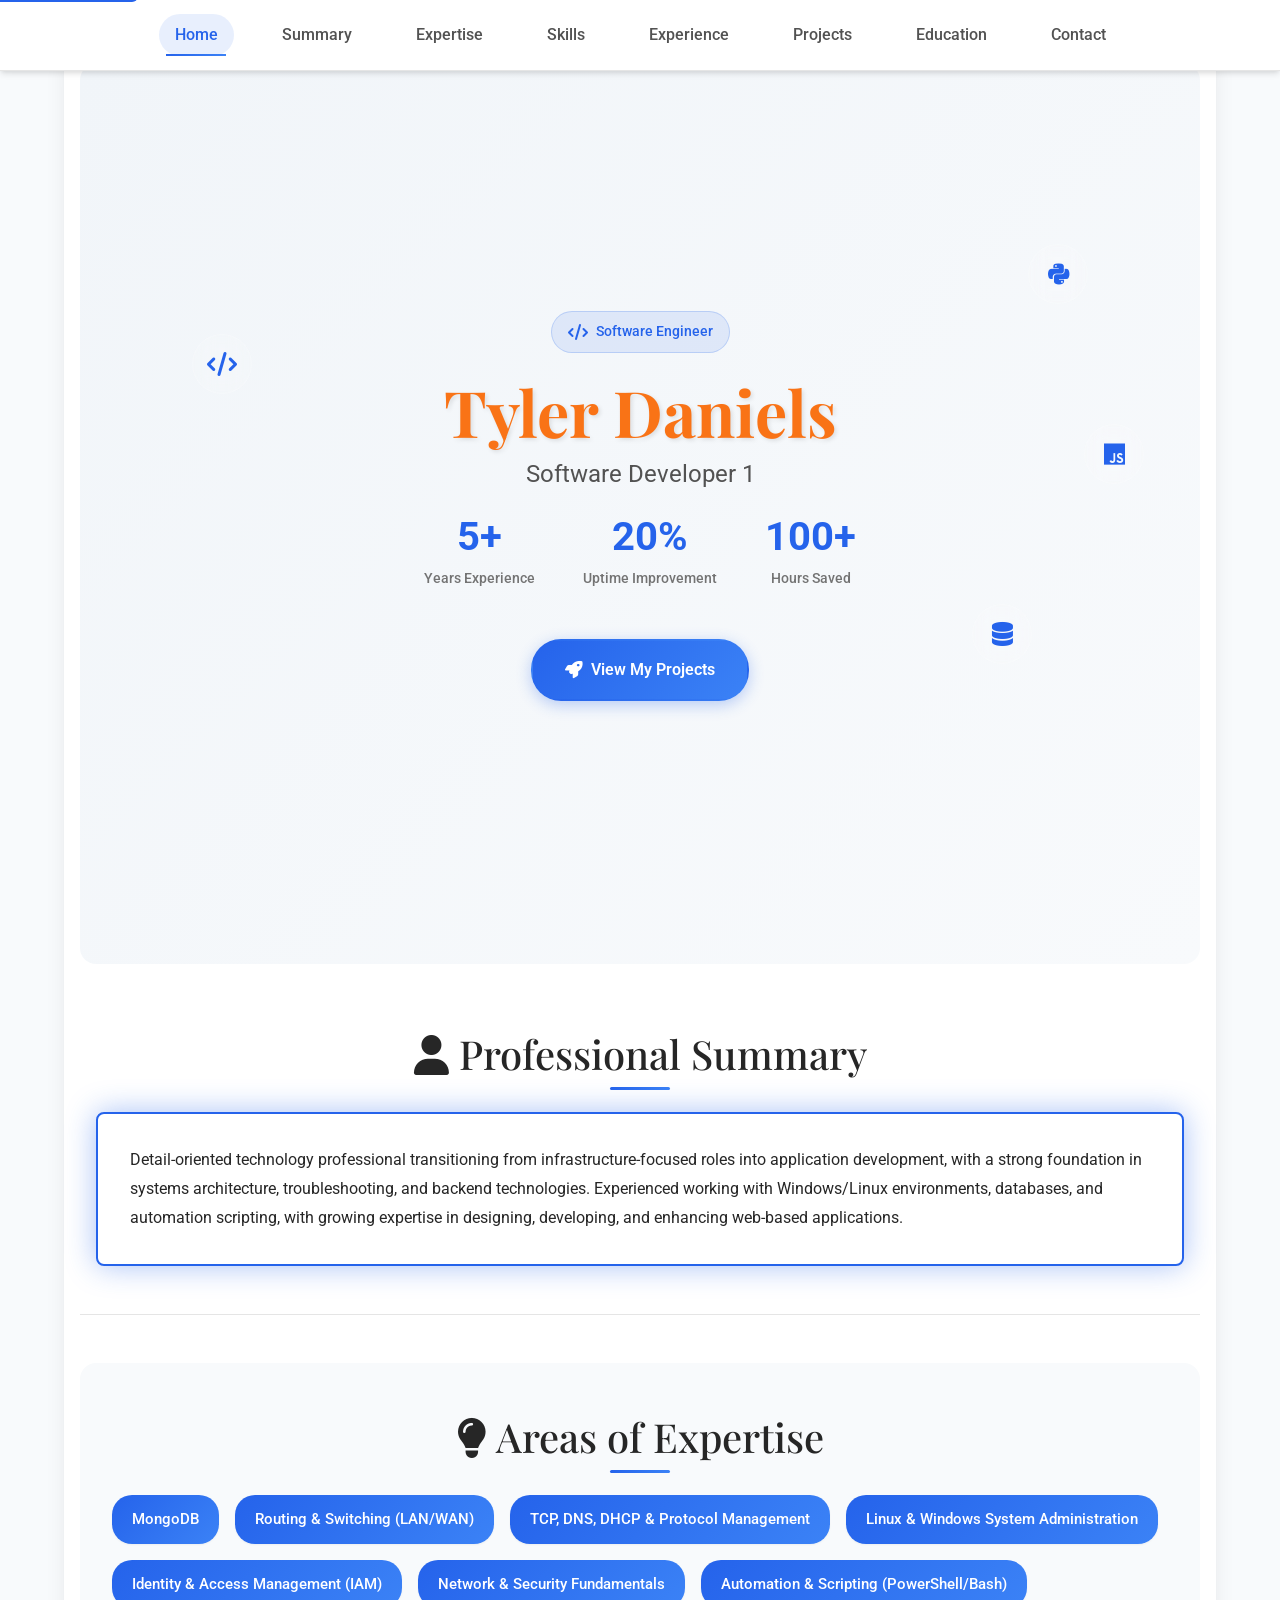
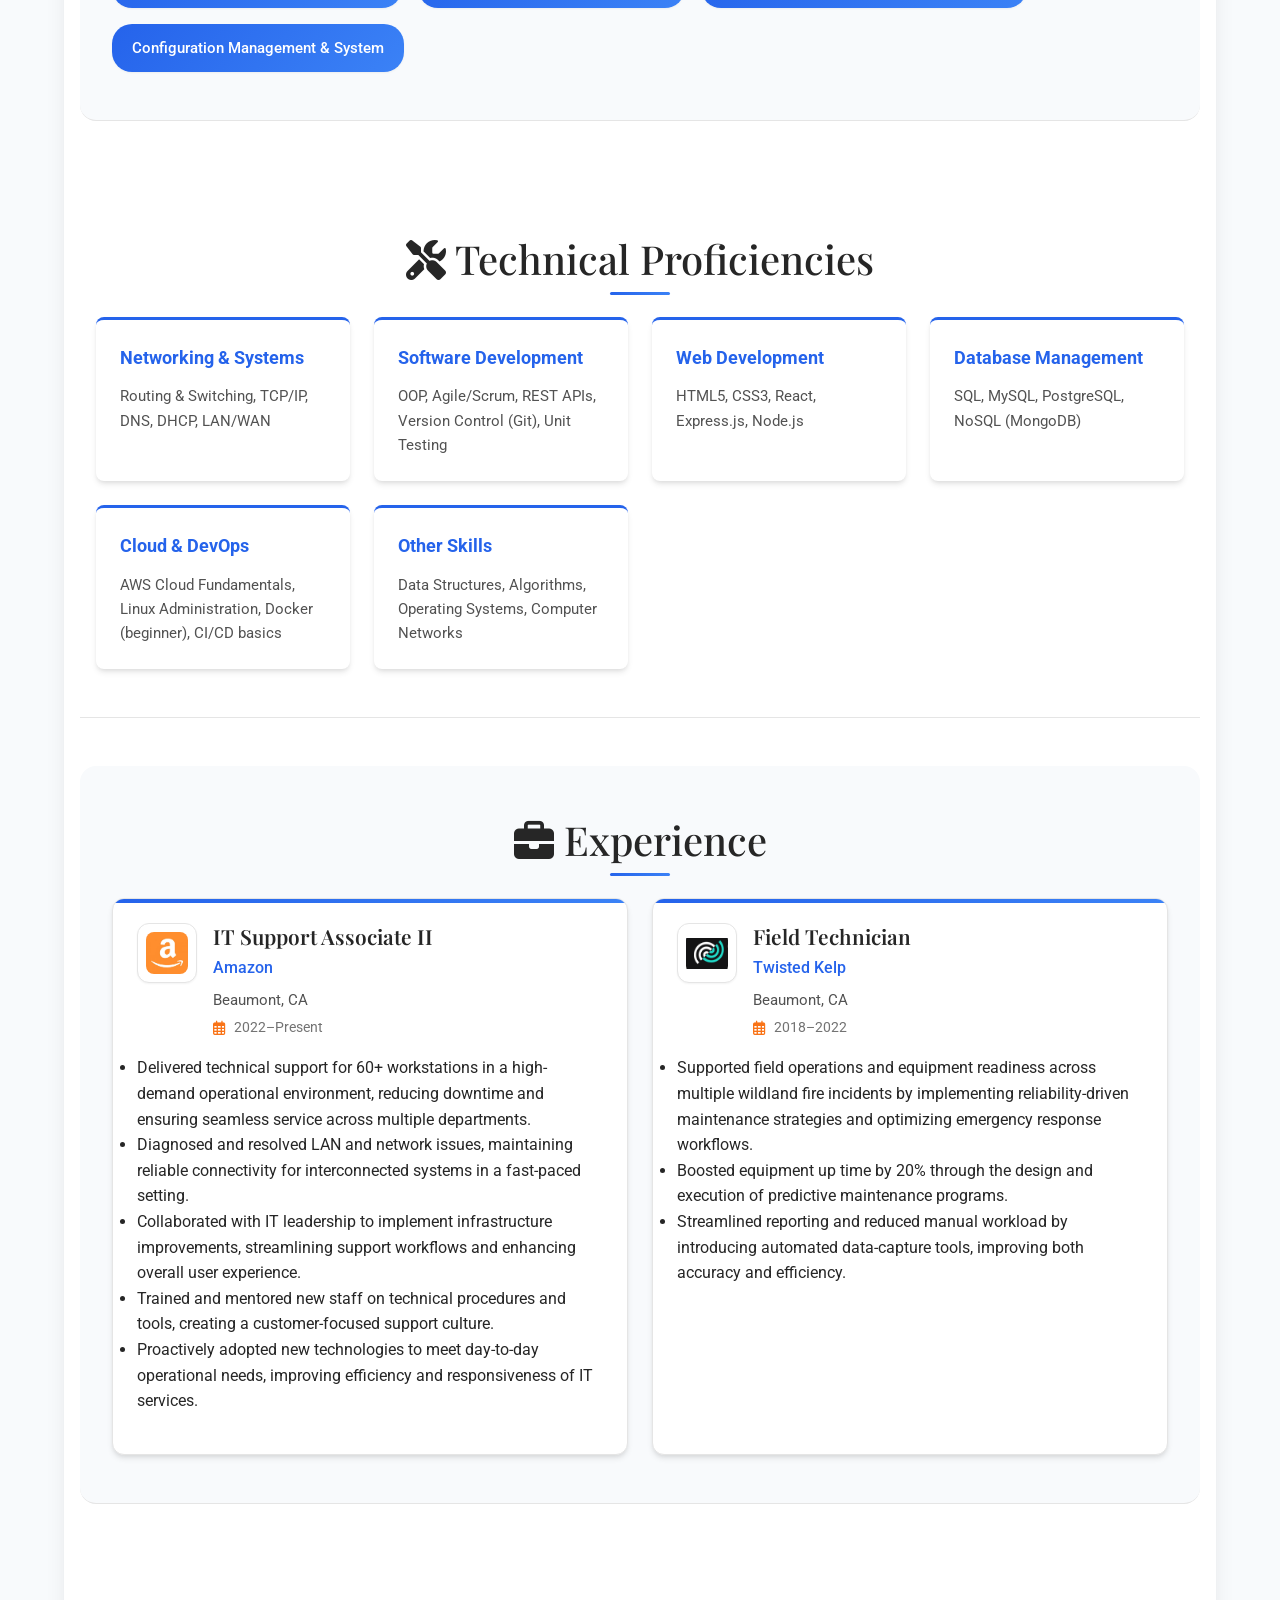
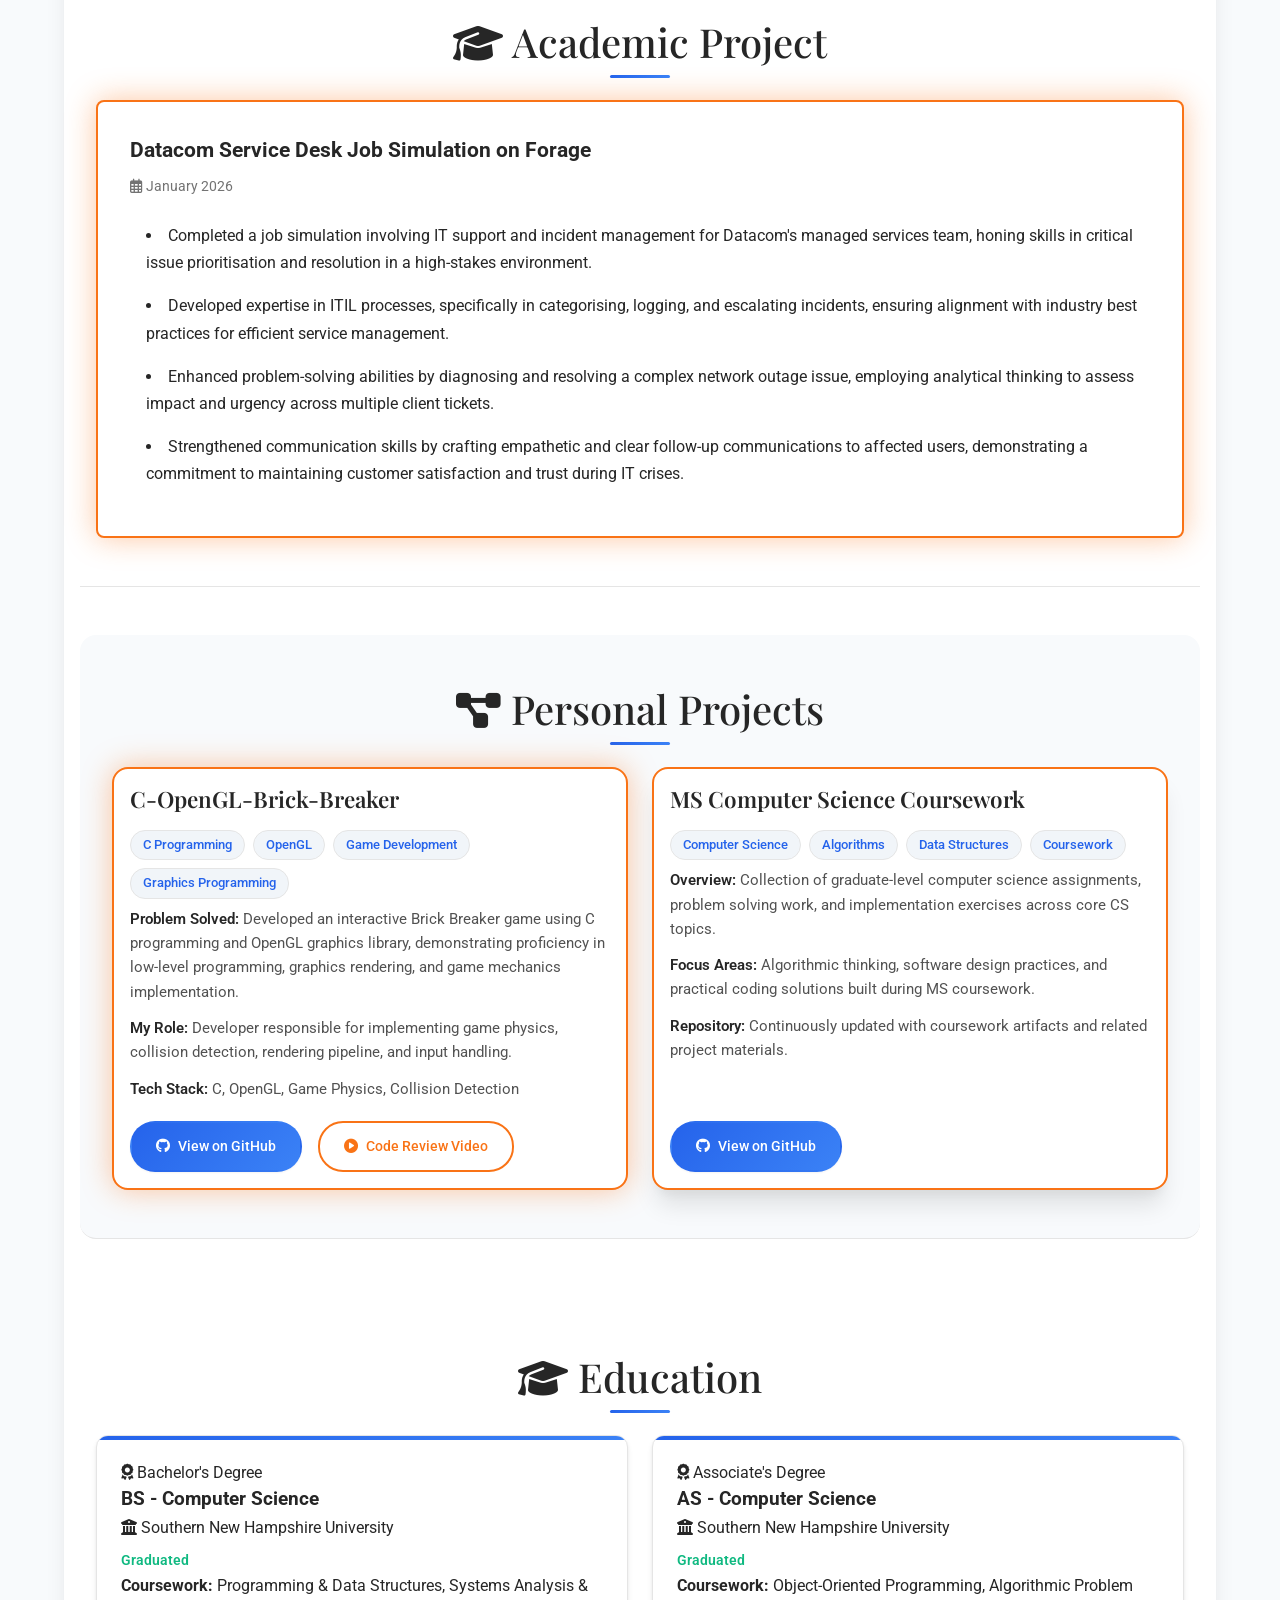
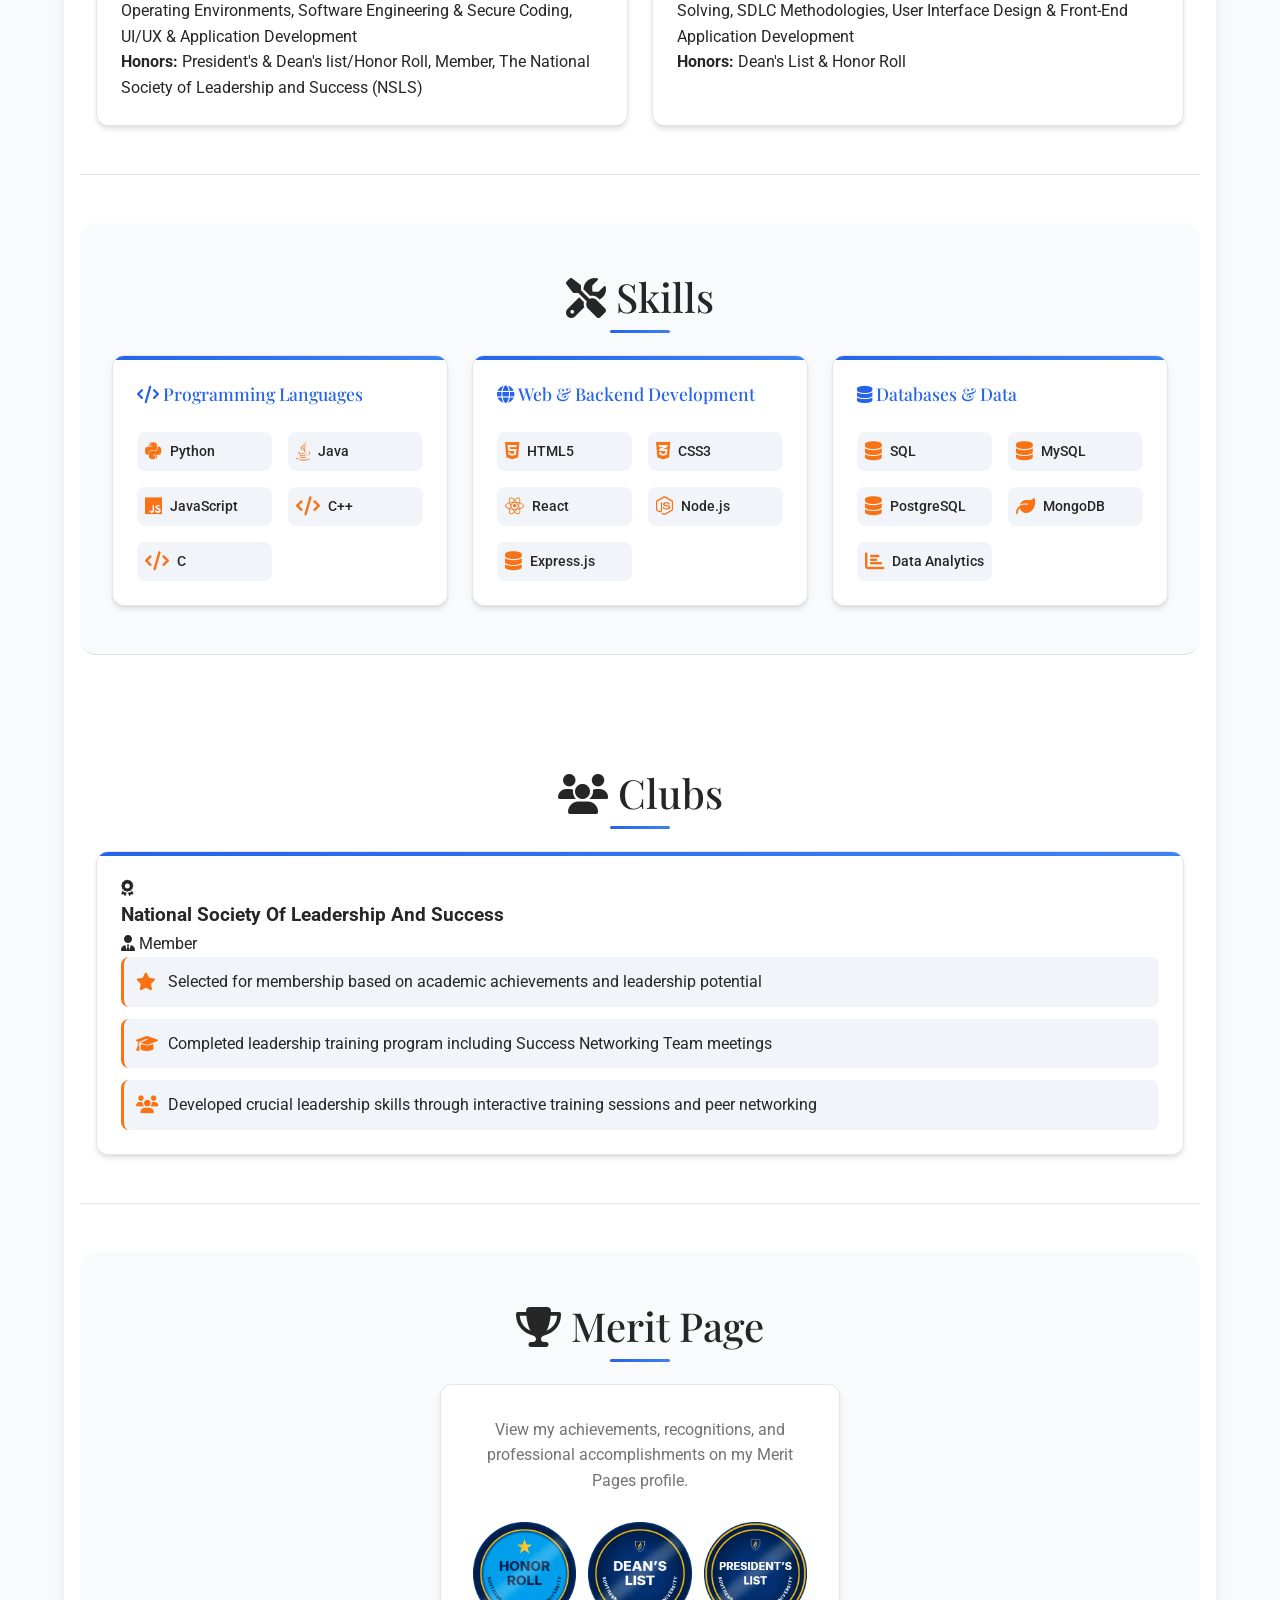
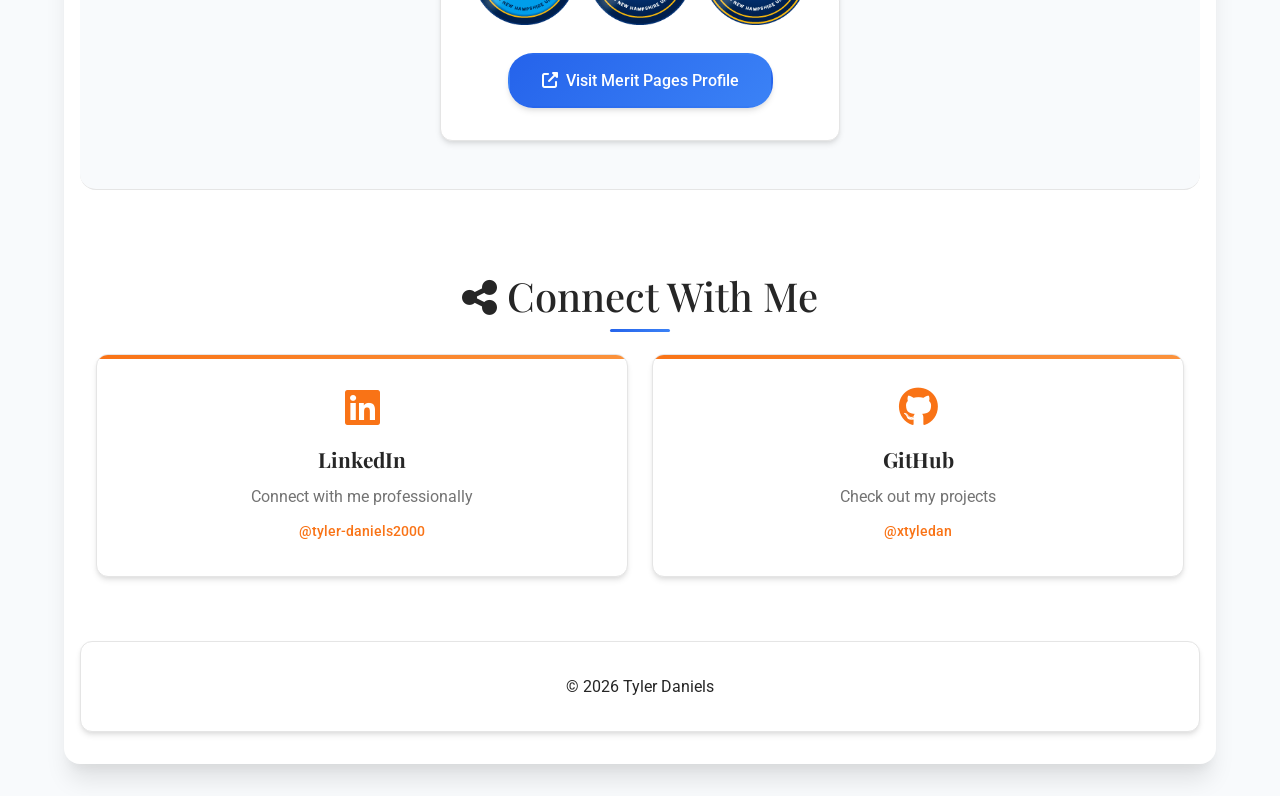
==== index.html @ 33215aca "Add Merit badges and update Merit section Add three Merit Pages badge images (Honor_Roll_Badge_March" ====
<!DOCTYPE html>
<html lang="en">
<head>
  <meta charset="UTF-8">
  <meta name="viewport" content="width=device-width, initial-scale=1">
  <title>Tyler Daniels - Software Engineer Portfolio</title>
  
  <!-- SEO Meta Tags -->
  <meta name="description" content="Tyler Daniels - Aspiring Software Engineer with expertise in Computer Science, Software Development, and IT Support. View my portfolio showcasing projects, experience, and technical skills.">
  <meta name="keywords" content="Tyler Daniels, Software Engineer, Computer Science, Portfolio, Web Development, JavaScript, Python, Java, IT Support, Amazon, Software Development">
  <meta name="author" content="Tyler Daniels">
  <meta name="robots" content="index, follow">
  <meta name="language" content="English">
  <meta name="revisit-after" content="7 days">
  
  <!-- Open Graph Meta Tags -->
  <meta property="og:title" content="Tyler Daniels - Software Engineer Portfolio">
  <meta property="og:description" content="Aspiring Software Engineer with expertise in Computer Science, Software Development, and IT Support. View my portfolio showcasing projects, experience, and technical skills.">
  <meta property="og:image" content="https://xtyledan.github.io/Images/amazon-logo.jpg">
  <meta property="og:url" content="https://xtyledan.github.io">
  <meta property="og:type" content="website">
  <meta property="og:site_name" content="Tyler Daniels Portfolio">
  <meta property="og:locale" content="en_US">
  
  <!-- Twitter Meta Tags -->
  <meta name="twitter:card" content="summary_large_image">
  <meta name="twitter:title" content="Tyler Daniels - Software Engineer Portfolio">
  <meta name="twitter:description" content="Aspiring Software Engineer with expertise in Computer Science, Software Development, and IT Support. View my portfolio showcasing projects, experience, and technical skills.">
  <meta name="twitter:image" content="https://xtyledan.github.io/Images/amazon-logo.jpg">
  <meta name="twitter:site" content="@xtyledan">
  <meta name="twitter:creator" content="@xtyledan">
  
  <!-- Additional SEO -->
  <meta name="theme-color" content="#2563eb">
  <meta name="msapplication-TileColor" content="#2563eb">
  <meta name="apple-mobile-web-app-capable" content="yes">
  <meta name="apple-mobile-web-app-status-bar-style" content="default">
  <meta name="apple-mobile-web-app-title" content="Tyler Daniels Portfolio">
  
  <!-- Canonical URL -->
  <link rel="canonical" href="https://xtyledan.github.io">
  
  <!-- Preload critical fonts -->
  <!-- Preconnect for faster font and CDN loading -->
  <link rel="preconnect" href="https://fonts.googleapis.com">
  <link rel="preconnect" href="https://fonts.gstatic.com" crossorigin>
  <link rel="preconnect" href="https://cdnjs.cloudflare.com" crossorigin>
  <link rel="preload" href="https://fonts.googleapis.com/css2?family=Playfair+Display:wght@400;500;600;700&family=Roboto:wght@300;400;500;700&display=swap" as="style" onload="this.onload=null;this.rel='stylesheet'">
  <noscript><link rel="stylesheet" href="https://fonts.googleapis.com/css2?family=Playfair+Display:wght@400;500;600;700&family=Roboto:wght@300;400;500;700&display=swap"></noscript>
  
  <!-- Preload critical CSS -->
  <link rel="preload" href="css/style.css?v=20260320" as="style" onload="this.onload=null;this.rel='stylesheet'">
  <noscript><link rel="stylesheet" href="css/style.css?v=20260320"></noscript>
  
  <!-- Load Font Awesome asynchronously -->
  <link rel="preload" href="https://cdnjs.cloudflare.com/ajax/libs/font-awesome/6.4.2/css/all.min.css" as="style" onload="this.onload=null;this.rel='stylesheet'">
  <noscript><link rel="stylesheet" href="https://cdnjs.cloudflare.com/ajax/libs/font-awesome/6.4.2/css/all.min.css"></noscript>
</head>
<body>
  <a class="skip-link" href="#maincontent">Skip to content</a>
  <!-- Sticky Navigation -->
  <nav class="sticky-nav">
    <div class="nav-container">
        <div class="nav-menu" id="nav-menu">
        <a href="#home" class="nav-link">Home</a>
        <a href="#summary" class="nav-link">Summary</a>
        <a href="#expertise" class="nav-link">Expertise</a>
        <a href="#proficiencies" class="nav-link">Skills</a>
        <a href="#experience" class="nav-link">Experience</a>
        <a href="#academic-project" class="nav-link">Projects</a>
        <a href="#education" class="nav-link">Education</a>
        <a href="#contact" class="nav-link">Contact</a>
      </div>
      <div class="nav-toggle" id="nav-toggle">
        <span class="bar"></span>
        <span class="bar"></span>
        <span class="bar"></span>
      </div>
    </div>
  </nav>

  <div class="container" id="maincontent">
    <!-- Home Section -->
    <header id="home" class="section">
      <div class="hero-content">
        <div class="hero-badge">
          <i class="fas fa-code"></i>
          <span>Software Engineer</span>
        </div>
        <h1 class="hero-title">
          <span class="hero-name">Tyler Daniels</span>
          <span class="hero-role">Software Developer 1</span>
        </h1>
        <div class="hero-stats">
          <div class="stat-item">
            <span class="stat-number">5+</span>
            <span class="stat-label">Years Experience</span>
          </div>
          <div class="stat-item">
            <span class="stat-number">20%</span>
            <span class="stat-label">Uptime Improvement</span>
          </div>
          <div class="stat-item">
            <span class="stat-number">100+</span>
            <span class="stat-label">Hours Saved</span>
          </div>
        </div>
        <div class="hero-buttons">
          <a href="#projects" class="btn btn-primary">
            <i class="fas fa-rocket"></i>
            <span>View My Projects</span>
          </a>
        </div>
        <!-- removed scroll indicator per request -->
      </div>
      <div class="hero-visual">
        <div class="floating-elements">
          <div class="floating-icon icon-1">
            <i class="fab fa-python"></i>
          </div>
          <div class="floating-icon icon-2">
            <i class="fab fa-js"></i>
          </div>
          <div class="floating-icon icon-3">
            <i class="fas fa-database"></i>
          </div>
          <div class="floating-icon icon-4">
            <i class="fas fa-code"></i>
          </div>
        </div>
      </div>
    </header>

    <!-- Summary Section -->
    <section id="summary" class="section">
      <h2><i class="fas fa-user"></i> Professional Summary</h2>
      <div class="summary-content">
        <p>Detail-oriented technology professional transitioning from infrastructure-focused roles into application development, with a strong foundation in systems architecture, troubleshooting, and backend technologies. Experienced working with Windows/Linux environments, databases, and automation scripting, with growing expertise in designing, developing, and enhancing web-based applications.</p>
      </div>
    </section>

    <!-- Areas of Expertise Section -->
    <section id="expertise" class="section">
      <h2><i class="fas fa-lightbulb"></i> Areas of Expertise</h2>
      <div class="expertise-chips">
        <span class="chip">MongoDB</span>
        <span class="chip">Routing & Switching (LAN/WAN)</span>
        <span class="chip">TCP, DNS, DHCP & Protocol Management</span>
        <span class="chip">Linux & Windows System Administration</span>
        <span class="chip">Identity & Access Management (IAM)</span>
        <span class="chip">Network & Security Fundamentals</span>
        <span class="chip">Automation & Scripting (PowerShell/Bash)</span>
        <span class="chip">Configuration Management & System</span>
      </div>
    </section>

    <!-- Technical Proficiencies Section -->
    <section id="proficiencies" class="section">
      <h2><i class="fas fa-tools"></i> Technical Proficiencies</h2>
      <div class="proficiencies-grid">
        <div class="proficiency-category">
          <h3>Networking & Systems</h3>
          <p>Routing & Switching, TCP/IP, DNS, DHCP, LAN/WAN</p>
        </div>
        <div class="proficiency-category">
          <h3>Software Development</h3>
          <p>OOP, Agile/Scrum, REST APIs, Version Control (Git), Unit Testing</p>
        </div>
        <div class="proficiency-category">
          <h3>Web Development</h3>
          <p>HTML5, CSS3, React, Express.js, Node.js</p>
        </div>
        <div class="proficiency-category">
          <h3>Database Management</h3>
          <p>SQL, MySQL, PostgreSQL, NoSQL (MongoDB)</p>
        </div>
        <div class="proficiency-category">
          <h3>Cloud & DevOps</h3>
          <p>AWS Cloud Fundamentals, Linux Administration, Docker (beginner), CI/CD basics</p>
        </div>
        <div class="proficiency-category">
          <h3>Other Skills</h3>
          <p>Data Structures, Algorithms, Operating Systems, Computer Networks</p>
        </div>
      </div>
    </section>

    <!-- Experience Section -->
    <section id="experience" class="section">
      <h2><i class="fas fa-briefcase"></i> Experience</h2>
      <div class="experience-grid">
        <div class="experience-card">
          <div class="experience-header">
            <div class="company-logo">
              <img src="Images/amazon-logo.jpg" alt="Amazon Logo" class="company-logo-img" loading="lazy">
            </div>
            <div class="job-title-container">
              <h3>IT Support Associate II</h3>
              <div class="company-name">Amazon</div>
              <div class="experience-location">Beaumont, CA</div>
              <div class="experience-date"><i class="far fa-calendar-alt"></i> 2022–Present</div>
            </div>
          </div>
          <div class="experience-content">
            <div class="job-description">
              <ul>
                <li>Delivered technical support for 60+ workstations in a high-demand operational environment, reducing downtime and ensuring seamless service across multiple departments.</li>
                <li>Diagnosed and resolved LAN and network issues, maintaining reliable connectivity for interconnected systems in a fast-paced setting.</li>
                <li>Collaborated with IT leadership to implement infrastructure improvements, streamlining support workflows and enhancing overall user experience.</li>
                <li>Trained and mentored new staff on technical procedures and tools, creating a customer-focused support culture.</li>
                <li>Proactively adopted new technologies to meet day-to-day operational needs, improving efficiency and responsiveness of IT services.</li>
              </ul>
            </div>
          </div>
        </div>

        <div class="experience-card">
          <div class="experience-header">
            <div class="company-logo">
              <img src="Images/Twisted_kelp_logo.PNG" alt="Twisted Kelp Logo" class="company-logo-img" loading="lazy">
            </div>
            <div class="job-title-container">
              <h3>Field Technician</h3>
              <div class="company-name"><a href="https://twistedkelp.com/" target="_blank" rel="noopener">Twisted Kelp</a></div>
              <div class="experience-location">Beaumont, CA</div>
              <div class="experience-date"><i class="far fa-calendar-alt"></i> 2018–2022</div>
            </div>
          </div>
          <div class="experience-content">
            <div class="job-description">
              <ul>
                <li>Supported field operations and equipment readiness across multiple wildland fire incidents by implementing reliability-driven maintenance strategies and optimizing emergency response workflows.</li>
                <li>Boosted equipment up time by 20% through the design and execution of predictive maintenance programs.</li>
                <li>Streamlined reporting and reduced manual workload by introducing automated data-capture tools, improving both accuracy and efficiency.</li>
              </ul>
            </div>
          </div>
        </div>
      </div>
    </section>

    <!-- Academic Project Section -->
    <section id="academic-project" class="section">
      <h2><i class="fas fa-graduation-cap"></i> Academic Project</h2>
      <div class="academic-project-card">
        <h3>Datacom Service Desk Job Simulation on Forage</h3>
        <div class="project-date"><i class="far fa-calendar-alt"></i> January 2026</div>
        <div class="project-description">
          <ul>
            <li>Completed a job simulation involving IT support and incident management for Datacom's managed services team, honing skills in critical issue prioritisation and resolution in a high-stakes environment.</li>
            <li>Developed expertise in ITIL processes, specifically in categorising, logging, and escalating incidents, ensuring alignment with industry best practices for efficient service management.</li>
            <li>Enhanced problem-solving abilities by diagnosing and resolving a complex network outage issue, employing analytical thinking to assess impact and urgency across multiple client tickets.</li>
            <li>Strengthened communication skills by crafting empathetic and clear follow-up communications to affected users, demonstrating a commitment to maintaining customer satisfaction and trust during IT crises.</li>
          </ul>
        </div>
      </div>
    </section>

    <!-- Projects Section -->
    <section id="projects" class="section">
      <h2><i class="fas fa-diagram-project"></i> Personal Projects</h2>
      
      <!-- Project Display (Only Featured) -->
      <div class="project-display">
        <div class="project-card featured">
          <!-- thumbnail removed by request -->
          <div class="project-content">
            <div class="project-header">
              <h3>C-OpenGL-Brick-Breaker</h3>
              <div class="project-tech-stack">
                <span class="tech-tag">C Programming</span>
                <span class="tech-tag">OpenGL</span>
                <span class="tech-tag">Game Development</span>
                <span class="tech-tag">Graphics Programming</span>
              </div>
            </div>
            <div class="project-description">
              <p><strong>Problem Solved:</strong> Developed an interactive Brick Breaker game using C programming and OpenGL graphics library, demonstrating proficiency in low-level programming, graphics rendering, and game mechanics implementation.</p>
              <p><strong>My Role:</strong> Developer responsible for implementing game physics, collision detection, rendering pipeline, and input handling.</p>
              <p><strong>Tech Stack:</strong> C, OpenGL, Game Physics, Collision Detection</p>
            </div>
            <div class="project-links">
              <a href="https://github.com/xtyledan/C-OpenGL-Brick-Breaker-CS499" target="_blank" rel="noopener" class="project-link github-link">
                <i class="fab fa-github"></i>
                <span>View on GitHub</span>
              </a>
              <a href="https://youtu.be/J6-ojfRMbXk" target="_blank" rel="noopener" class="project-link demo-link">
                <i class="fas fa-play-circle"></i>
                <span>Code Review Video</span>
              </a>
            </div>
          </div>
        </div>

        <div class="project-card">
          <div class="project-content">
            <div class="project-header">
              <h3>MS Computer Science Coursework</h3>
              <div class="project-tech-stack">
                <span class="tech-tag">Computer Science</span>
                <span class="tech-tag">Algorithms</span>
                <span class="tech-tag">Data Structures</span>
                <span class="tech-tag">Coursework</span>
              </div>
            </div>
            <div class="project-description">
              <p><strong>Overview:</strong> Collection of graduate-level computer science assignments, problem solving work, and implementation exercises across core CS topics.</p>
              <p><strong>Focus Areas:</strong> Algorithmic thinking, software design practices, and practical coding solutions built during MS coursework.</p>
              <p><strong>Repository:</strong> Continuously updated with coursework artifacts and related project materials.</p>
            </div>
            <div class="project-links">
              <a href="https://github.com/xtyledan/ms-computer-science-coursework" target="_blank" rel="noopener" class="project-link github-link">
                <i class="fab fa-github"></i>
                <span>View on GitHub</span>
              </a>
            </div>
          </div>
        </div>
      </div>
    </section>

    <!-- Education Section -->
    <section id="education" class="section">
      <h2><i class="fas fa-graduation-cap"></i> Education</h2>
      <div class="education-grid">
        <div class="education-card">
          <div class="education-header">
            <div class="degree-type"><i class="fas fa-award"></i> Bachelor's Degree</div>
          </div>
          <div class="education-content">
            <h3>BS - Computer Science</h3>
            <div class="university"><i class="fas fa-university"></i> Southern New Hampshire University</div>
            <div class="education-status">Graduated</div>
            <div class="education-details">
              <p><strong>Coursework:</strong> Programming & Data Structures, Systems Analysis & Operating Environments, Software Engineering & Secure Coding, UI/UX & Application Development</p>
              <p><strong>Honors:</strong> President's & Dean's list/Honor Roll, Member, The National Society of Leadership and Success (NSLS)</p>
            </div>
          </div>
        </div>

        <div class="education-card">
          <div class="education-header">
            <div class="degree-type"><i class="fas fa-award"></i> Associate's Degree</div>
          </div>
          <div class="education-content">
            <h3>AS - Computer Science</h3>
            <div class="university"><i class="fas fa-university"></i> Southern New Hampshire University</div>
            <div class="education-status">Graduated</div>
            <div class="education-details">
              <p><strong>Coursework:</strong> Object-Oriented Programming, Algorithmic Problem Solving, SDLC Methodologies, User Interface Design & Front-End Application Development</p>
              <p><strong>Honors:</strong> Dean's List & Honor Roll</p>
            </div>
          </div>
        </div>
      </div>
    </section>

    <!-- Skills Section -->
    <section class="section skills" id="skills">
      <h2 class="section-title"><i class="fas fa-screwdriver-wrench"></i> Skills</h2>

      <div class="skills__container bd-grid">
        <div class="skills__content">
          <h3 class="skills__subtitle">
            <i class="fas fa-code"></i> Programming Languages
          </h3>
          <div class="skills__data">
            <div class="skills__item">
              <i class="fab fa-python"></i>
              <span class="skills__name">Python</span>
            </div>
            <div class="skills__item">
              <i class="fab fa-java"></i>
              <span class="skills__name">Java</span>
            </div>
            <div class="skills__item">
              <i class="fab fa-js"></i>
              <span class="skills__name">JavaScript</span>
            </div>
            <div class="skills__item">
              <i class="fas fa-code"></i>
              <span class="skills__name">C++</span>
            </div>
            <div class="skills__item">
              <i class="fas fa-code"></i>
              <span class="skills__name">C</span>
            </div>
          </div>
        </div>

        <div class="skills__content">
          <h3 class="skills__subtitle">
            <i class="fas fa-globe"></i> Web & Backend Development
          </h3>
          <div class="skills__data">
            <div class="skills__item">
              <i class="fab fa-html5"></i>
              <span class="skills__name">HTML5</span>
            </div>
            <div class="skills__item">
              <i class="fab fa-css3-alt"></i>
              <span class="skills__name">CSS3</span>
            </div>
            <div class="skills__item">
              <i class="fab fa-react"></i>
              <span class="skills__name">React</span>
            </div>
            <div class="skills__item">
              <i class="fab fa-node-js"></i>
              <span class="skills__name">Node.js</span>
            </div>
            <div class="skills__item">
              <i class="fas fa-database"></i>
              <span class="skills__name">Express.js</span>
            </div>
          </div>
        </div>

        <div class="skills__content">
          <h3 class="skills__subtitle">
            <i class="fas fa-database"></i> Databases & Data
          </h3>
          <div class="skills__data">
            <div class="skills__item">
              <i class="fas fa-database"></i>
              <span class="skills__name">SQL</span>
            </div>
            <div class="skills__item">
              <i class="fas fa-database"></i>
              <span class="skills__name">MySQL</span>
            </div>
            <div class="skills__item">
              <i class="fas fa-database"></i>
              <span class="skills__name">PostgreSQL</span>
            </div>
            <div class="skills__item">
              <i class="fas fa-leaf"></i>
              <span class="skills__name">MongoDB</span>
            </div>
            <div class="skills__item">
              <i class="fas fa-chart-bar"></i>
              <span class="skills__name">Data Analytics</span>
            </div>
          </div>
        </div>
        
      </div>
    </section>

    <!-- Certifications section removed per request -->

    <!-- Clubs Section -->
    <section class="section clubs" id="clubs">
      <h2 class="section-title"><i class="fas fa-users"></i> Clubs</h2>

      <div class="clubs__container bd-grid">
        <div class="clubs__content">
          <div class="clubs__header">
            <i class="fas fa-award clubs__icon"></i>
            <div class="clubs__title-group">
              <h3 class="clubs__title">National Society Of Leadership And Success</h3>
              <span class="clubs__position">
                <i class="fas fa-user-tie"></i> Member
              </span>
            </div>
          </div>
          <div class="clubs__data">
            <ul class="clubs__list">
              <li class="clubs__item">
                <i class="fas fa-star"></i>
                Selected for membership based on academic achievements and leadership potential
              </li>
              <li class="clubs__item">
                <i class="fas fa-graduation-cap"></i>
                Completed leadership training program including Success Networking Team meetings
              </li>
              <li class="clubs__item">
                <i class="fas fa-users"></i>
                Developed crucial leadership skills through interactive training sessions and peer networking
              </li>
            </ul>
          </div>
        </div>
      </div>
    </section>

    <!-- Merit Pages Section -->
    <section id="merit" class="section">
      <h2><i class="fas fa-trophy"></i> Merit Page</h2>
      <div class="merit-container">
        <div class="merit-card">
          <div class="merit-content">
            <p>View my achievements, recognitions, and professional accomplishments on my Merit Pages profile.</p>
            <div class="merit-badges" aria-label="Recent Merit Pages badges">
              <img src="Images/Honor_Roll_Badge_March_2026.png" alt="Honor Roll Badge March 2026" class="merit-badge" loading="lazy">
              <img src="Images/Dean's_List_Badge_March_2026.png" alt="Dean's List Badge March 2026" class="merit-badge" loading="lazy">
              <img src="Images/President's_List_Badge_March_2026.png" alt="President's List Badge March 2026" class="merit-badge" loading="lazy">
            </div>
            <a href="https://meritpages.com/tylerdaniels" target="_blank" rel="noopener" class="btn btn-primary">
              <i class="fas fa-external-link-alt"></i>
              <span>Visit Merit Pages Profile</span>
            </a>
          </div>
        </div>
      </div>
    </section>

    <!-- Contact Section -->
    <section id="contact" class="section social-section">
      <h2><i class="fas fa-share-alt"></i> Connect With Me</h2>
      <div class="social-grid">
        <a href="https://www.linkedin.com/in/tyler-daniels2000/" target="_blank" rel="noopener" class="social-card linkedin">
          <div class="social-content">
            <i class="fab fa-linkedin"></i>
            <h3>LinkedIn</h3>
            <p>Connect with me professionally</p>
            <span class="social-username">@tyler-daniels2000</span>
          </div>
        </a>

        <a href="https://github.com/xtyledan" target="_blank" rel="noopener" class="social-card github">
          <div class="social-content">
            <i class="fab fa-github"></i>
            <h3>GitHub</h3>
            <p>Check out my projects</p>
            <span class="social-username">@xtyledan</span>
          </div>
        </a>
      </div>
    </section>

    <footer>
      <p>© 2026 Tyler Daniels</p>
    </footer>
  </div>

  <!-- Load JavaScript asynchronously -->
  <script src="main.js?v=20260320" defer></script>
</body>
</html>
---- css/style.css ----
/* Static CSS with Color Theory Implementation */
:root {
  /* Primary Color Palette - Blue-based with complementary orange */
  --primary: #2563eb;          /* Vibrant blue - primary brand color */
  --primary-light: #3b82f6;    /* Lighter blue for hover states */
  --primary-dark: #1d4ed8;     /* Darker blue for active states */
  
  /* Secondary Color Palette - Complementary orange */
  --secondary: #f97316;        /* Vibrant orange - complementary to blue */
  --secondary-light: #fb923c;  /* Lighter orange for accents */
  --secondary-dark: #ea580c;   /* Darker orange for emphasis */
  
  /* Neutral Color Palette - Warm grays */
  --neutral-50: #fafafa;       /* Lightest background */
  --neutral-100: #f5f5f5;      /* Light background */
  --neutral-200: #e5e5e5;      /* Border color */
  --neutral-300: #d4d4d4;      /* Subtle borders */
  --neutral-400: #a3a3a3;      /* Muted text */
  --neutral-500: #737373;      /* Body text */
  --neutral-600: #525252;      /* Headings */
  --neutral-700: #404040;      /* Dark text */
  --neutral-800: #262626;      /* Very dark text */
  --neutral-900: #171717;      /* Darkest text */
  
  /* Background Colors */
  --bg-primary: #ffffff;       /* Main background */
  --bg-secondary: #f8fafc;     /* Secondary background */
  --bg-accent: #f1f5f9;        /* Accent background */
  
  /* Text Colors */
  --text-primary: var(--neutral-800);    /* Primary text */
  --text-secondary: var(--neutral-600);  /* Secondary text */
  --text-muted: var(--neutral-500);      /* Muted text */
  --text-light: var(--neutral-400);      /* Light text */
  
  /* Status Colors */
  --success: #10b981;          /* Green for success states */
  --warning: #f59e0b;          /* Amber for warnings */
  --error: #ef4444;            /* Red for errors */
  --info: #3b82f6;             /* Blue for info */
  
  /* Shadows with color theory */
  --shadow-sm: 0 1px 2px 0 rgba(0, 0, 0, 0.05);
  --shadow-md: 0 4px 6px -1px rgba(0, 0, 0, 0.1), 0 2px 4px -1px rgba(0, 0, 0, 0.06);
  --shadow-lg: 0 10px 15px -3px rgba(0, 0, 0, 0.1), 0 4px 6px -2px rgba(0, 0, 0, 0.05);
  --shadow-xl: 0 20px 25px -5px rgba(0, 0, 0, 0.1), 0 10px 10px -5px rgba(0, 0, 0, 0.04);
  
  /* Gradients using color theory */
  --gradient-primary: linear-gradient(135deg, var(--primary) 0%, var(--primary-light) 100%);
  --gradient-secondary: linear-gradient(135deg, var(--secondary) 0%, var(--secondary-light) 100%);
  --gradient-hero: linear-gradient(135deg, var(--primary) 0%, var(--secondary) 100%);
  
  /* Typography */
  --font-heading: 'Playfair Display', serif;
  --font-body: 'Roboto', sans-serif;
}


/* Reset and Base Styles */
* {
  box-sizing: border-box;
  margin: 0;
  padding: 0;
}

html {
  scroll-behavior: smooth;
}

body {
  font-family: var(--font-body);
  color: var(--text-primary);
  background: var(--bg-secondary);
  min-height: 100vh;
  overflow-x: hidden;
  line-height: 1.6;
}

/* Skip link styles for accessibility */
.skip-link {
  position: absolute;
  top: -40px;
  left: 0;
  background: var(--primary);
  color: white;
  padding: 0.5rem 1rem;
  z-index: 1100;
  border-radius: 0 0 6px 0;
  text-decoration: none;
}
.skip-link:focus {
  top: 0.5rem;
}

/* Visible focus styles for keyboard users */
:focus-visible {
  outline: 3px solid var(--secondary);
  outline-offset: 3px;
}

.nav-toggle:focus-visible {
  outline: 3px solid rgba(37,99,235,0.35);
  border-radius: 6px;
}

/* Layout */
.container {
  width: 90%;
  max-width: 1200px;
  background: var(--bg-primary);
  border-radius: 16px;
  box-shadow: var(--shadow-xl);
  margin: 2rem auto;
  padding: 2rem 1rem;
}

/* Navigation */
.sticky-nav {
  position: fixed;
  top: 0;
  left: 0;
  width: 100%;
  background: rgba(255, 255, 255, 0.95);
  backdrop-filter: blur(10px);
  z-index: 1000;
  box-shadow: var(--shadow-md);
  border-bottom: 1px solid var(--neutral-200);
}

.nav-container {
  max-width: 1200px;
  margin: 0 auto;
  padding: 0 20px;
  display: flex;
  justify-content: center;
  align-items: center;
  height: 70px;
}

.nav-logo a {
  display: none;
}

.nav-menu {
  display: flex;
  gap: 2rem;
}

.nav-link {
  color: var(--text-secondary);
  text-decoration: none;
  font-weight: 500;
  font-family: var(--font-body);
  padding: 0.5rem 1rem;
  border-radius: 25px;
  position: relative;
}

.nav-link:hover,
.nav-link.active {
  color: var(--primary);
  background: rgba(37, 99, 235, 0.1);
}

.nav-link::after {
  content: '';
  position: absolute;
  bottom: 0;
  left: 50%;
  width: 0;
  height: 2px;
  background: var(--gradient-primary);
  transform: translateX(-50%);
}

.nav-link:hover::after,
.nav-link.active::after {
  width: 80%;
}


.nav-toggle {
  display: none;
  flex-direction: column;
  cursor: pointer;
}

.bar {
  width: 25px;
  height: 3px;
  background: var(--text-primary);
  margin: 3px 0;
}

/* Modern Hero Section */
header {
  position: relative;
  padding: 6rem 1rem 4rem;
  min-height: 100vh;
  display: flex;
  align-items: center;
  justify-content: center;
  background: linear-gradient(135deg, var(--bg-accent) 0%, var(--bg-secondary) 100%);
  border-radius: 16px;
  margin-bottom: 2rem;
  overflow: hidden;
}

.hero-content {
  max-width: 900px;
  text-align: center;
  position: relative;
  z-index: 2;
  animation: fadeInUp 1s ease-out;
}

.hero-badge {
  display: inline-flex;
  align-items: center;
  gap: 0.5rem;
  background: rgba(37, 99, 235, 0.1);
  color: var(--primary);
  padding: 0.5rem 1rem;
  border-radius: 25px;
  font-size: 0.9rem;
  font-weight: 500;
  margin-bottom: 1.5rem;
  border: 1px solid rgba(37, 99, 235, 0.2);
  animation: slideInDown 0.6s ease-out;
}

.hero-badge i {
  font-size: 1rem;
}

.hero-title {
  margin-bottom: 1.5rem;
}

.hero-name {
  display: block;
  font-family: var(--font-heading);
  font-size: 4rem;
  font-weight: 700;
  color: var(--secondary);
  line-height: 1.1;
  margin-bottom: 0.5rem;
  text-shadow: 2px 2px 4px rgba(0, 0, 0, 0.1);
}

.hero-role {
  display: block;
  font-size: 1.5rem;
  color: var(--text-secondary);
  font-weight: 400;
  margin-bottom: 1rem;
}

.hero-description {
  font-size: 1.2rem;
  color: var(--text-muted);
  margin-bottom: 2.5rem;
  line-height: 1.6;
  max-width: 600px;
  margin-left: auto;
  margin-right: auto;
}

.hero-stats {
  display: flex;
  justify-content: center;
  gap: 3rem;
  margin-bottom: 3rem;
  flex-wrap: wrap;
}

.stat-item {
  text-align: center;
  animation: scaleIn 0.8s ease-out forwards;
}

.stat-item:nth-child(1) {
  animation-delay: 0.2s;
}

.stat-item:nth-child(2) {
  animation-delay: 0.4s;
}

.stat-item:nth-child(3) {
  animation-delay: 0.6s;
}

.stat-number {
  display: block;
  font-size: 2.5rem;
  font-weight: 700;
  color: var(--primary);
  line-height: 1;
  margin-bottom: 0.5rem;
}

.stat-label {
  font-size: 0.9rem;
  color: var(--text-muted);
  font-weight: 500;
}

.hero-buttons {
  display: flex;
  gap: 1.5rem;
  justify-content: center;
  flex-wrap: wrap;
  margin-bottom: 3rem;
}

.hero-buttons .btn {
  display: inline-flex;
  align-items: center;
  gap: 0.5rem;
  padding: 1rem 2rem;
  font-size: 1rem;
  font-weight: 600;
  border-radius: 30px;
  transition: all 0.3s ease;
  box-shadow: 0 4px 15px rgba(37, 99, 235, 0.3);
}

.hero-buttons .btn:hover {
  transform: translateY(-4px);
  box-shadow: 0 8px 25px rgba(37, 99, 235, 0.5);
}

.hero-buttons .btn i {
  font-size: 1.1rem;
}

.hero-scroll {
  display: flex;
  justify-content: center;
}

.scroll-indicator {
  display: flex;
  flex-direction: column;
  align-items: center;
  gap: 0.5rem;
  color: var(--text-muted);
  text-decoration: none;
  font-size: 0.9rem;
  font-weight: 500;
  transition: all 0.3s ease;
  animation: bounce 2s infinite;
}

.scroll-indicator:hover {
  color: var(--primary);
  transform: translateY(-2px);
}

.scroll-indicator i {
  font-size: 1.2rem;
}

@keyframes bounce {
  0%, 20%, 50%, 80%, 100% {
    transform: translateY(0);
  }
  40% {
    transform: translateY(-10px);
  }
  60% {
    transform: translateY(-5px);
  }
}

/* Hero Visual Elements */
.hero-visual {
  position: absolute;
  top: 0;
  left: 0;
  width: 100%;
  height: 100%;
  pointer-events: none;
  z-index: 1;
}

.floating-elements {
  position: relative;
  width: 100%;
  height: 100%;
}

.floating-icon {
  position: absolute;
  width: 60px;
  height: 60px;
  background: rgba(255, 255, 255, 0.1);
  border-radius: 50%;
  display: flex;
  align-items: center;
  justify-content: center;
  font-size: 1.5rem;
  color: var(--primary);
  backdrop-filter: blur(10px);
  border: 1px solid rgba(255, 255, 255, 0.2);
  animation: float 6s ease-in-out infinite;
}

.floating-icon.icon-1 {
  top: 20%;
  right: 10%;
  animation-delay: 0s;
}

.floating-icon.icon-2 {
  top: 40%;
  right: 5%;
  animation-delay: 1.5s;
}

.floating-icon.icon-3 {
  top: 60%;
  right: 15%;
  animation-delay: 3s;
}

.floating-icon.icon-4 {
  top: 30%;
  left: 10%;
  animation-delay: 4.5s;
}

@keyframes float {
  0%, 100% {
    transform: translateY(0px) rotate(0deg);
  }
  50% {
    transform: translateY(-20px) rotate(180deg);
  }
}

@keyframes fadeInUp {
  from {
    opacity: 0;
    transform: translateY(30px);
  }
  to {
    opacity: 1;
    transform: translateY(0);
  }
}

@keyframes slideInDown {
  from {
    opacity: 0;
    transform: translateY(-20px);
  }
  to {
    opacity: 1;
    transform: translateY(0);
  }
}

@keyframes slideInUp {
  from {
    opacity: 0;
    transform: translateY(30px);
  }
  to {
    opacity: 1;
    transform: translateY(0);
  }
}

@keyframes scaleIn {
  from {
    opacity: 0;
    transform: scale(0.8);
  }
  to {
    opacity: 1;
    transform: scale(1);
  }
}

@keyframes pulse {
  0%, 100% {
    box-shadow: 0 4px 15px rgba(37, 99, 235, 0.3);
  }
  50% {
    box-shadow: 0 4px 25px rgba(37, 99, 235, 0.6);
  }
}

.btn {
  padding: 0.8rem 2rem;
  border-radius: 25px;
  text-decoration: none;
  font-weight: 500;
  font-family: var(--font-body);
  border: 2px solid transparent;
}

.btn-primary {
  background: var(--gradient-primary);
  color: white;
  box-shadow: var(--shadow-md);
}

.btn-primary:hover {
  background: var(--gradient-secondary);
  transform: translateY(-2px);
  box-shadow: var(--shadow-lg);
}

.btn-secondary {
  background: transparent;
  color: var(--primary);
  border-color: var(--primary);
}

.btn-secondary:hover {
  background: var(--primary);
  color: white;
  transform: translateY(-2px);
  box-shadow: var(--shadow-md);
}

/* Sections */
section {
  padding: 4rem 1rem;
  margin-bottom: 2rem;
  scroll-margin-top: 100px; /* Account for fixed navigation */
}

section:nth-of-type(even) {
  background: var(--bg-secondary);
  border-radius: 16px;
  padding: 3rem 2rem;
}

/* Section spacing for single-page layout */
.section {
  margin-bottom: 3rem;
}

.section:last-of-type {
  margin-bottom: 0;
}

h2 {
  font-family: var(--font-heading);
  font-size: 2.5rem;
  font-weight: 500;
  margin-bottom: 2rem;
  text-align: center;
  color: var(--text-primary);
  position: relative;
  line-height: 1.3;
}

h2::after {
  content: '';
  position: absolute;
  bottom: -10px;
  left: 50%;
  transform: translateX(-50%);
  width: 60px;
  height: 3px;
  background: var(--gradient-primary);
  border-radius: 2px;
}

/* Cards */
.experience-grid,
.education-grid,
.skills__container,
.clubs__container {
  display: grid;
  grid-template-columns: repeat(auto-fit, minmax(300px, 1fr));
  gap: 1.5rem;
}

.experience-card,
.education-card,
.skills__content,
.clubs__content,
.card {
  background: var(--bg-primary);
  border-radius: 12px;
  padding: 1.5rem;
  box-shadow: var(--shadow-md);
  border: 1px solid var(--neutral-200);
  position: relative;
  overflow: hidden;
}

.experience-card::before,
.education-card::before,
.skills__content::before,
.clubs__content::before,
.card::before {
  content: '';
  position: absolute;
  top: 0;
  left: 0;
  width: 100%;
  height: 4px;
  background: var(--gradient-primary);
}

.experience-card:hover,
.education-card:hover,
.skills__content:hover,
.clubs__content:hover,
.card:hover {
  box-shadow: var(--shadow-lg);
  transform: translateY(-4px);
}

/* Experience Card Specific Styles */
.experience-header {
  display: flex;
  align-items: flex-start;
  gap: 1rem;
  margin-bottom: 1rem;
}

.company-logo {
  width: 60px;
  height: 60px;
  background: var(--bg-primary);
  border-radius: 12px;
  display: flex;
  align-items: center;
  justify-content: center;
  flex-shrink: 0;
  box-shadow: var(--shadow-sm);
  border: 1px solid var(--neutral-200);
  overflow: hidden;
  padding: 8px;
}

.company-logo-img {
  width: 100%;
  height: 100%;
  object-fit: contain;
  border-radius: 8px;
}

.job-title-container {
  flex: 1;
}

.job-title-container h3 {
  font-family: var(--font-heading);
  font-size: 1.3rem;
  font-weight: 600;
  color: var(--text-primary);
  margin-bottom: 0.25rem;
  line-height: 1.3;
}

.company-name {
  font-size: 1rem;
  font-weight: 500;
  color: var(--primary);
  margin-bottom: 0.5rem;
}

.company-name a {
  color: var(--primary);
  text-decoration: none;
  transition: all 0.3s ease;
  border-bottom: 1px solid transparent;
}

.company-name a:hover {
  text-decoration: underline;
  color: var(--primary-light);
}

.experience-date {
  font-size: 0.9rem;
  color: var(--text-muted);
  display: flex;
  align-items: center;
  gap: 0.5rem;
}

.experience-date i {
  color: var(--secondary);
}

.experience-content {
  margin-top: 1rem;
}

.job-description {
  margin-bottom: 1rem;
}

.job-description p {
  color: var(--text-secondary);
  line-height: 1.6;
  font-size: 0.95rem;
}

.job-highlights ul {
  list-style: none;
  padding: 0;
  margin: 0;
}

.job-highlights li {
  display: flex;
  align-items: center;
  gap: 0.5rem;
  margin-bottom: 0.5rem;
  font-size: 0.9rem;
  color: var(--text-muted);
}

.job-highlights i {
  color: var(--success);
  font-size: 0.8rem;
}

/* Skills */
.skills__data {
  display: grid;
  grid-template-columns: repeat(auto-fit, minmax(120px, 1fr));
  gap: 1rem;
}

.skills__subtitle {
  font-family: var(--font-heading);
  font-size: 1.1rem;
  font-weight: 500;
  margin-bottom: 1.5rem;
  color: var(--primary);
}

.skills__item {
  display: flex;
  align-items: center;
  gap: 0.5rem;
  font-size: 0.9rem;
  padding: 0.5rem;
  border-radius: 8px;
  background: var(--bg-accent);
}

.skills__item i {
  color: var(--secondary);
  font-size: 1.2rem;
}

.skills__name {
  font-size: 0.9rem;
  font-weight: 500;
  color: var(--text-primary);
}

/* YouTube Video Section */
.video-container {
  display: grid;
  grid-template-columns: 2fr 1fr;
  gap: 2rem;
  align-items: start;
  background: var(--bg-primary);
  border-radius: 16px;
  padding: 2rem;
  box-shadow: var(--shadow-lg);
  border: 1px solid var(--neutral-200);
  position: relative;
  overflow: hidden;
}

.video-container::before {
  content: '';
  position: absolute;
  top: 0;
  left: 0;
  width: 100%;
  height: 4px;
  background: var(--gradient-primary);
}

.video-wrapper {
  position: relative;
  width: 100%;
  height: 0;
  padding-bottom: 56.25%; /* 16:9 aspect ratio */
  background: var(--neutral-100);
  border-radius: 12px;
  overflow: hidden;
  box-shadow: var(--shadow-md);
}

.video-wrapper iframe {
  position: absolute;
  top: 0;
  left: 0;
  width: 100%;
  height: 100%;
  border: none;
  border-radius: 12px;
}

.video-description {
  padding: 1rem 0;
}

.video-description h3 {
  font-family: var(--font-heading);
  font-size: 1.5rem;
  font-weight: 600;
  color: var(--text-primary);
  margin-bottom: 1rem;
  line-height: 1.3;
}

.video-description p {
  color: var(--text-secondary);
  line-height: 1.6;
  margin-bottom: 1.5rem;
  font-size: 1rem;
}

.video-features {
  display: flex;
  flex-direction: column;
  gap: 1rem;
}

.feature-item {
  display: flex;
  align-items: center;
  gap: 0.75rem;
  padding: 0.75rem;
  background: var(--bg-accent);
  border-radius: 8px;
  border-left: 3px solid var(--secondary);
  transition: all 0.3s ease;
}

.feature-item:hover {
  background: var(--neutral-100);
  transform: translateX(4px);
}

.feature-item i {
  color: var(--secondary);
  font-size: 1.1rem;
  width: 20px;
  text-align: center;
}

.feature-item span {
  font-weight: 500;
  color: var(--text-primary);
  font-size: 0.95rem;
}

/* Page Header Styles */
.page-header {
  text-align: center;
  padding: 4rem 1rem 2rem;
  background: var(--bg-accent);
  border-radius: 16px;
  margin-bottom: 2rem;
}

.header-content {
  max-width: 800px;
  margin: 0 auto;
}

.page-header h1 {
  font-family: var(--font-heading);
  font-size: 3rem;
  font-weight: 600;
  margin-bottom: 1rem;
  background: var(--gradient-hero);
  -webkit-background-clip: text;
  -webkit-text-fill-color: transparent;
  background-clip: text;
  line-height: 1.2;
}

.page-subtitle {
  font-size: 1.3rem;
  color: var(--text-secondary);
  margin-bottom: 1rem;
  font-weight: 500;
}

.page-description {
  font-size: 1.1rem;
  color: var(--text-muted);
  line-height: 1.6;
}

/* Video Actions */
.video-actions {
  margin-top: 1.5rem;
}

.video-actions .btn {
  display: inline-flex;
  align-items: center;
  gap: 0.5rem;
  padding: 0.8rem 1.5rem;
  font-size: 0.95rem;
}

/* Project Display */
.project-display {
  position: relative;
  max-width: 100%;
  margin: 0 auto;
  display: grid;
  grid-template-columns: repeat(auto-fit, minmax(320px, 1fr));
  gap: 1.5rem;
}

.project-display .project-card {
  width: 100%;
  max-width: none;
  height: auto;
  min-height: 0;
  display: flex;
  flex-direction: column;
  background: var(--bg-primary);
  border-radius: 16px;
  box-shadow: var(--shadow-xl);
  border: 2px solid var(--secondary);
  position: relative;
  overflow: hidden;
  opacity: 1;
  transform: scale(1);
  transition: all 0.3s ease;
}

.project-display .project-card.featured {
  border: 2px solid var(--secondary);
  box-shadow: 0 0 30px rgba(249, 115, 22, 0.4);
}

.project-display .project-card:hover {
  transform: translateY(-4px);
  box-shadow: 0 0 40px rgba(249, 115, 22, 0.5);
}

.project-image-container {
  position: relative;
  height: 40%;
  overflow: hidden;
}

.project-image {
  width: 100%;
  height: 100%;
  object-fit: cover;
  transition: transform 0.6s ease;
}

.project-video-container {
  position: relative;
  width: 100%;
  height: 100%;
}

.project-video-container iframe {
  width: 100%;
  height: 100%;
  border: none;
}

.project-overlay {
  position: absolute;
  top: 0;
  left: 0;
  right: 0;
  bottom: 0;
  background: linear-gradient(135deg, rgba(37, 99, 235, 0.8) 0%, rgba(249, 115, 22, 0.8) 100%);
  display: flex;
  align-items: flex-start;
  justify-content: flex-end;
  padding: 1rem;
  opacity: 0;
  transition: opacity 0.3s ease;
}

.project-card:hover .project-overlay {
  opacity: 1;
}

.project-card:hover .project-image {
  transform: scale(1.1);
}

.project-category {
  display: flex;
  align-items: center;
  gap: 0.5rem;
  background: rgba(255, 255, 255, 0.9);
  padding: 0.5rem 1rem;
  border-radius: 20px;
  font-weight: 500;
  color: var(--text-primary);
  backdrop-filter: blur(10px);
}

.project-category.featured {
  background: rgba(249, 115, 22, 0.9);
  color: white;
}

.project-category i {
  font-size: 1rem;
}

.project-content {
  flex: 1;
  padding: 1rem;
  display: flex;
  flex-direction: column;
  justify-content: flex-start;
}

.project-header h3 {
  font-family: var(--font-heading);
  font-size: 1.4rem;
  font-weight: 600;
  color: var(--text-primary);
  margin-bottom: 1rem;
  line-height: 1.3;
}

.project-tech-stack {
  display: flex;
  flex-wrap: wrap;
  gap: 0.5rem;
  margin-bottom: 0.5rem;
}

.tech-tag {
  background: var(--bg-accent);
  color: var(--primary);
  padding: 0.25rem 0.75rem;
  border-radius: 15px;
  font-size: 0.8rem;
  font-weight: 500;
  border: 1px solid var(--neutral-200);
  transition: all 0.3s ease;
}

.tech-tag:hover {
  background: var(--primary);
  color: white;
  transform: translateY(-2px);
  box-shadow: var(--shadow-sm);
}

.project-description {
  flex: 1;
  margin-bottom: 0.5rem;
}

.project-description p {
  color: var(--text-secondary);
  line-height: 1.6;
  margin-bottom: 0.75rem;
  font-size: 0.95rem;
}

.project-description strong {
  color: var(--text-primary);
  font-weight: 600;
}

.project-links {
  display: flex;
  gap: 1rem;
  flex-wrap: wrap;
}

.project-link {
  display: inline-flex;
  align-items: center;
  gap: 0.5rem;
  padding: 0.75rem 1.5rem;
  border-radius: 25px;
  text-decoration: none;
  font-weight: 500;
  font-size: 0.9rem;
  transition: all 0.3s ease;
  border: 2px solid transparent;
}

.github-link {
  background: var(--gradient-primary);
  color: white;
  box-shadow: var(--shadow-sm);
}

.github-link:hover {
  background: var(--gradient-secondary);
  transform: translateY(-2px);
  box-shadow: var(--shadow-md);
}

.demo-link {
  background: transparent;
  color: var(--secondary);
  border-color: var(--secondary);
}

.demo-link:hover {
  background: var(--secondary);
  color: white;
  transform: translateY(-2px);
  box-shadow: var(--shadow-md);
}

/* Carousel Navigation */
.carousel-navigation {
  display: flex;
  align-items: center;
  justify-content: center;
  gap: 2rem;
  margin-top: 2rem;
  padding: 1rem;
}

.carousel-btn {
  background: var(--bg-primary);
  border: 2px solid var(--neutral-200);
  color: var(--text-primary);
  width: 50px;
  height: 50px;
  border-radius: 50%;
  display: flex;
  align-items: center;
  justify-content: center;
  cursor: pointer;
  transition: all 0.3s ease;
  box-shadow: var(--shadow-sm);
}

.carousel-btn:hover {
  background: var(--primary);
  color: white;
  border-color: var(--primary);
  transform: translateY(-2px);
  box-shadow: var(--shadow-md);
}

.carousel-btn:disabled {
  opacity: 0.5;
  cursor: not-allowed;
  transform: none;
}

.carousel-btn:disabled:hover {
  background: var(--bg-primary);
  color: var(--text-primary);
  border-color: var(--neutral-200);
  transform: none;
  box-shadow: var(--shadow-sm);
}


/* Enhanced Social Cards */
.social-card.youtube::before {
  background: linear-gradient(135deg, #ff0000 0%, #cc0000 100%);
}

.social-card.twitter::before {
  background: linear-gradient(135deg, #1da1f2 0%, #0d8bd9 100%);
}

/* Blog Grid */
.blog-grid {
  display: grid;
  grid-template-columns: repeat(auto-fit, minmax(300px, 1fr));
  gap: 1.5rem;
}

.blog-card {
  background: var(--bg-primary);
  border-radius: 12px;
  padding: 1.5rem;
  box-shadow: var(--shadow-md);
  border: 1px solid var(--neutral-200);
  position: relative;
  overflow: hidden;
  transition: all 0.3s ease;
}

.blog-card::before {
  content: '';
  position: absolute;
  top: 0;
  left: 0;
  width: 100%;
  height: 4px;
  background: var(--gradient-secondary);
}

.blog-card:hover {
  box-shadow: var(--shadow-lg);
  transform: translateY(-4px);
}

.blog-header {
  display: flex;
  justify-content: space-between;
  align-items: flex-start;
  margin-bottom: 1rem;
}

.blog-header i {
  font-size: 1.5rem;
  color: var(--secondary);
  margin-right: 1rem;
}

.blog-meta {
  display: flex;
  flex-direction: column;
  align-items: flex-end;
  gap: 0.25rem;
}

.blog-date {
  font-size: 0.8rem;
  color: var(--text-muted);
  display: flex;
  align-items: center;
  gap: 0.25rem;
}

.blog-category {
  font-size: 0.75rem;
  background: var(--secondary);
  color: white;
  padding: 0.25rem 0.5rem;
  border-radius: 12px;
  font-weight: 500;
}

.blog-card h3 {
  font-family: var(--font-heading);
  font-size: 1.2rem;
  font-weight: 600;
  color: var(--text-primary);
  margin-bottom: 0.75rem;
  line-height: 1.3;
}

.blog-card p {
  color: var(--text-secondary);
  line-height: 1.6;
  margin-bottom: 1rem;
  font-size: 0.95rem;
}

.blog-link {
  color: var(--primary);
  text-decoration: none;
  font-weight: 500;
  font-size: 0.9rem;
  display: inline-flex;
  align-items: center;
  gap: 0.5rem;
  transition: all 0.3s ease;
}

.blog-link:hover {
  color: var(--secondary);
  transform: translateX(4px);
}

/* Newsletter Section */
.newsletter-section {
  background: var(--bg-primary);
  border-radius: 16px;
  padding: 3rem 2rem;
  box-shadow: var(--shadow-lg);
  border: 1px solid var(--neutral-200);
  position: relative;
  overflow: hidden;
}

.newsletter-section::before {
  content: '';
  position: absolute;
  top: 0;
  left: 0;
  width: 100%;
  height: 4px;
  background: var(--gradient-primary);
}

.newsletter-container {
  max-width: 600px;
  margin: 0 auto;
  text-align: center;
}

.newsletter-content h3 {
  font-family: var(--font-heading);
  font-size: 1.8rem;
  font-weight: 600;
  color: var(--text-primary);
  margin-bottom: 1rem;
}

.newsletter-content p {
  color: var(--text-secondary);
  margin-bottom: 2rem;
  font-size: 1.1rem;
}

.newsletter-form {
  max-width: 400px;
  margin: 0 auto;
}

.form-group {
  display: flex;
  gap: 0.5rem;
  flex-wrap: wrap;
}

.form-group input {
  flex: 1;
  min-width: 250px;
  padding: 0.8rem 1rem;
  border: 2px solid var(--neutral-200);
  border-radius: 25px;
  font-size: 1rem;
  font-family: var(--font-body);
  background: var(--bg-primary);
  color: var(--text-primary);
  transition: all 0.3s ease;
}

.form-group input:focus {
  outline: none;
  border-color: var(--primary);
  box-shadow: 0 0 0 3px rgba(37, 99, 235, 0.1);
}

.form-group .btn {
  padding: 0.8rem 1.5rem;
  white-space: nowrap;
}

/* Social */
.social-section {
  padding: 2rem 1rem;
}

.social-grid {
  display: grid;
  grid-template-columns: repeat(auto-fit, minmax(250px, 1fr));
  gap: 1.5rem;
}

.social-card {
  background: var(--bg-primary);
  border-radius: 12px;
  padding: 2rem;
  text-decoration: none;
  color: var(--text-primary);
  box-shadow: var(--shadow-md);
  border: 1px solid var(--neutral-200);
  position: relative;
  overflow: hidden;
}

.social-card::before {
  content: '';
  position: absolute;
  top: 0;
  left: 0;
  width: 100%;
  height: 4px;
  background: var(--gradient-secondary);
}

.social-card:hover {
  box-shadow: var(--shadow-lg);
  transform: translateY(-4px);
}

.social-content {
  text-align: center;
}

.social-content i {
  font-size: 2.5rem;
  margin-bottom: 1rem;
  color: var(--secondary);
}

.social-content h3 {
  font-family: var(--font-heading);
  font-size: 1.3rem;
  margin-bottom: 0.5rem;
  color: var(--text-primary);
}

.social-content p {
  color: var(--text-muted);
  margin-bottom: 0.5rem;
}

.social-username {
  font-size: 0.9rem;
  color: var(--secondary);
  font-weight: 500;
}

/* Footer */
footer {
  text-align: center;
  padding: 2rem;
  margin-top: 2rem;
  background: var(--bg-primary);
  border-radius: 12px;
  box-shadow: var(--shadow-md);
  border: 1px solid var(--neutral-200);
}

/* Single-page layout improvements */
.container {
  padding-bottom: 2rem;
}

/* Better section transitions */
section {
  transition: all 0.3s ease;
}

/* Improved spacing for single-page sections */
#home {
  margin-bottom: 0;
}

#experience,
#projects,
#education,
#skills,
#clubs,
#contact {
  margin-top: 2rem;
}

/* Enhanced visual separation between sections */
section:not(:last-of-type) {
  border-bottom: 1px solid var(--neutral-200);
  padding-bottom: 3rem;
}

/* Mobile Navigation */
@media screen and (max-width: 768px) {
  .nav-menu {
    position: fixed;
    left: -100%;
    top: 70px;
    flex-direction: column;
    background-color: rgba(255, 255, 255, 0.95);
    backdrop-filter: blur(10px);
    width: 100%;
    text-align: center;
    box-shadow: var(--shadow-lg);
    padding: 2rem 0;
  }

  .nav-menu.active {
    left: 0;
  }

  .nav-toggle {
    display: flex;
  }

  .nav-toggle.active .bar:nth-child(2) {
    opacity: 0;
  }

  .nav-toggle.active .bar:nth-child(1) {
    transform: translateY(8px) rotate(45deg);
  }

  .nav-toggle.active .bar:nth-child(3) {
    transform: translateY(-8px) rotate(-45deg);
  }


  .hero-name {
    font-size: 2.5rem;
  }

  .hero-role {
    font-size: 1.2rem;
  }

  .hero-description {
    font-size: 1rem;
  }

  .hero-stats {
    gap: 2rem;
  }

  .stat-number {
    font-size: 2rem;
  }

  .hero-buttons {
    flex-direction: column;
    align-items: center;
    gap: 1rem;
  }

  .hero-buttons .btn {
    width: 200px;
    justify-content: center;
  }

  .floating-icon {
    width: 40px;
    height: 40px;
    font-size: 1.2rem;
  }

  .experience-grid,
  .education-grid,
  .skills__container,
  .clubs__container {
    grid-template-columns: 1fr;
  }

  .skills__data {
    grid-template-columns: repeat(auto-fit, minmax(100px, 1fr));
  }

  .social-grid {
    grid-template-columns: 1fr;
  }

  .video-container {
    grid-template-columns: 1fr;
    gap: 1.5rem;
    padding: 1.5rem;
  }

  .video-description {
    padding: 0.5rem 0;
  }

  .video-description h3 {
    font-size: 1.3rem;
  }

  .video-features {
    gap: 0.75rem;
  }

  .feature-item {
    padding: 0.6rem;
    gap: 0.6rem;
  }

  .feature-item span {
    font-size: 0.9rem;
  }

  .page-header {
    padding: 2rem 1rem 1.5rem;
  }

  .page-header h1 {
    font-size: 2.2rem;
  }

  .page-subtitle {
    font-size: 1.1rem;
  }

  .page-description {
    font-size: 1rem;
  }

  .blog-grid {
    grid-template-columns: 1fr;
  }

  .newsletter-section {
    padding: 2rem 1rem;
  }

  .newsletter-content h3 {
    font-size: 1.5rem;
  }

  .form-group {
    flex-direction: column;
  }

  .form-group input {
    min-width: 100%;
    margin-bottom: 0.5rem;
  }

  .form-group .btn {
    width: 100%;
  }

  /* Projects Carousel Mobile Styles */
  .carousel-container {
    height: 500px;
  }

  .project-content {
    padding: 1rem;
  }

  .project-header h3 {
    font-size: 1.2rem;
  }

  .project-description p {
    font-size: 0.9rem;
  }

  .tech-tag {
    font-size: 0.75rem;
    padding: 0.2rem 0.6rem;
  }

  .project-link {
    padding: 0.6rem 1.2rem;
    font-size: 0.85rem;
  }

  .carousel-navigation {
    gap: 1rem;
    margin-top: 1.5rem;
  }

  .carousel-btn {
    width: 40px;
    height: 40px;
  }

}

/* Print Styles */
@media print {
  .sticky-nav,
  .hero-buttons {
    display: none;
  }
  
  body {
    background: white;
  }
  
  .container {
    box-shadow: none;
    margin: 0;
    padding: 1rem;
  }
}

/* Clubs List Styles */
.clubs__list {
  list-style: none;
  padding: 0;
  margin: 0;
}

.clubs__list .clubs__item {
  display: flex;
  align-items: center;
  gap: 0.75rem;
  padding: 0.75rem;
  background: var(--bg-accent);
  border-radius: 8px;
  border-left: 3px solid var(--secondary);
  transition: all 0.3s ease;
  margin-bottom: 0.75rem;
}

.clubs__list .clubs__item:hover {
  background: var(--neutral-100);
  transform: translateX(4px);
}

.clubs__list .clubs__item i {
  color: var(--secondary);
  font-size: 1.1rem;
  width: 20px;
  text-align: center;
}

.clubs__list .clubs__item:last-child {
  margin-bottom: 0;
}

/* Merit Pages Section */
.merit-container {
  display: grid;
  grid-template-columns: repeat(auto-fit, minmax(300px, 1fr));
  gap: 1.5rem;
  justify-items: center;
}

.merit-card {
  background: var(--bg-primary);
  border-radius: 12px;
  padding: 2rem;
  box-shadow: var(--shadow-md);
  border: 1px solid var(--neutral-200);
  max-width: 400px;
  width: 100%;
  text-align: center;
  position: relative;
  overflow: hidden;
}

.merit-header {
  display: flex;
  align-items: center;
  justify-content: center;
  gap: 1rem;
  margin-bottom: 1.5rem;
}

.merit-header i {
  font-size: 2rem;
  color: var(--primary);
}

.merit-header h3 {
  font-family: var(--font-heading);
  font-size: 1.5rem;
  color: var(--text-primary);
  line-height: 1.2;
}

.merit-content {
  display: flex;
  flex-direction: column;
  gap: 1.5rem;
}

.merit-content p {
  color: var(--text-muted);
  font-size: 1rem;
  line-height: 1.6;
}

.merit-badges {
  display: grid;
  grid-template-columns: repeat(auto-fit, minmax(90px, 1fr));
  gap: 0.75rem;
  width: 100%;
}

.merit-badge {
  width: 100%;
  max-width: 120px;
  height: auto;
  justify-self: center;
}

.merit-card .btn {
  display: inline-flex;
  align-items: center;
  justify-content: center;
  gap: 0.5rem;
}

/* Fix: ensure the link button does not overlap the paragraph text */
.merit-content {
  align-items: center;
}
.merit-content p {
  position: relative;
  z-index: 2;
  margin-bottom: 0.25rem;
}
.merit-card .btn {
  position: relative;
  z-index: 1;
  margin-top: 0.25rem;
}

.merit-card .btn i {
  font-size: 1rem;
}

/* Education Extra Details */
.education-extra {
  margin-top: 1rem;
  padding-top: 1rem;
  border-top: 1px solid var(--neutral-200);
  font-size: 0.95rem;
  color: var(--text-muted);
  line-height: 1.6;
}

.education-extra strong {
  color: var(--text-secondary);
  display: block;
  margin-bottom: 0.5rem;
}

/* Tech Used in Experience */
.tech-used {
  background: rgba(37, 99, 235, 0.08);
  padding: 0.75rem 1rem;
  border-radius: 8px;
  margin: 1rem 0;
  font-size: 0.95rem;
  color: var(--primary);
  border-left: 3px solid var(--primary);
}

.tech-used strong {
  display: block;
  margin-bottom: 0.25rem;
}

/* Skills Level Badge */
.skills__level {
  font-size: 0.75rem;
  background: var(--primary);
  color: white;
  padding: 0.2rem 0.5rem;
  border-radius: 12px;
  margin-left: auto;
  font-weight: 600;
  display: inline-block;
}

/* Certifications Section */
.certifications__container {
  display: grid;
  grid-template-columns: repeat(auto-fit, minmax(300px, 1fr));
  gap: 1.5rem;
}

.certification-card {
  background: var(--bg-primary);
  border-radius: 12px;
  padding: 1.5rem;
  box-shadow: var(--shadow-md);
  border: 1px solid var(--neutral-200);
  position: relative;
  overflow: hidden;
}

.certification-card::before {
  content: '';
  position: absolute;
  top: 0;
  left: 0;
  right: 0;
  height: 4px;
  background: var(--gradient-secondary);
}

.certification-header {
  display: flex;
  gap: 1rem;
  margin-bottom: 1rem;
}

.certification-icon {
  font-size: 2rem;
  color: var(--secondary);
  flex-shrink: 0;
}

.certification-header h3 {
  font-family: var(--font-heading);
  font-size: 1.2rem;
  color: var(--text-primary);
  line-height: 1.2;
  margin-bottom: 0.25rem;
}

.certification-issuer {
  font-size: 0.9rem;
  color: var(--text-muted);
  font-weight: 500;
}

.certification-details {
  color: var(--text-secondary);
  font-size: 0.95rem;
  line-height: 1.6;
}

/* Additional Project Card Styling */
.project-placeholder {
  width: 100%;
  height: 300px;
  background: linear-gradient(135deg, var(--bg-accent) 0%, var(--bg-secondary) 100%);
  display: flex;
  align-items: center;
  justify-content: center;
  font-size: 4rem;
  color: var(--primary);
  opacity: 0.7;
}

/* Compact project thumbnail */
.project-thumbnail-link {
  display: block;
  max-width: 360px;
  margin: 0 auto 1rem auto;
  border-radius: 10px;
  overflow: hidden;
  box-shadow: var(--shadow-md);
  transition: transform 0.12s ease, box-shadow 0.12s ease;
}

.project-thumbnail-link:hover {
  transform: translateY(-4px);
  box-shadow: var(--shadow-lg);
}

.project-thumbnail {
  display: block;
  width: 100%;
  height: auto;
  background: var(--bg-accent);
}

/* Hero Contact */
.hero-contact {
  display: flex;
  align-items: center;
  justify-content: center;
  gap: 1rem;
  margin-bottom: 2rem;
  flex-wrap: wrap;
}

.contact-link {
  display: flex;
  align-items: center;
  gap: 0.5rem;
  color: var(--primary);
  text-decoration: none;
  font-size: 0.95rem;
  transition: all 0.3s ease;
  padding: 0.5rem 1rem;
  border-radius: 20px;
}

.contact-link:hover {
  background: rgba(37, 99, 235, 0.1);
  transform: translateY(-2px);
}

.contact-link i {
  font-size: 1rem;
}

.contact-divider {
  color: var(--neutral-300);
}

/* Summary Section */
.summary-content {
  background: var(--bg-primary);
  padding: 2rem;
  border-radius: 8px;
  border: 2px solid var(--primary);
  box-shadow: 0 0 30px rgba(37, 99, 235, 0.4);
}

.summary-content p {
  font-size: 1rem;
  line-height: 1.8;
  color: var(--text-primary);
}

/* Expertise Chips */
.expertise-chips {
  display: flex;
  flex-wrap: wrap;
  gap: 1rem;
  margin-top: 1rem;
}

.chip {
  display: inline-block;
  background: var(--gradient-primary);
  color: white;
  padding: 0.75rem 1.25rem;
  border-radius: 20px;
  font-size: 0.95rem;
  font-weight: 500;
  box-shadow: var(--shadow-sm);
  transition: all 0.3s ease;
}

.chip:hover {
  transform: translateY(-3px);
  box-shadow: var(--shadow-lg);
}

/* Proficiencies Grid */
.proficiencies-grid {
  display: grid;
  grid-template-columns: repeat(auto-fit, minmax(250px, 1fr));
  gap: 1.5rem;
  margin-top: 1rem;
}

.proficiency-category {
  background: var(--bg-primary);
  padding: 1.5rem;
  border-radius: 8px;
  box-shadow: var(--shadow-md);
  border-top: 3px solid var(--primary);
  transition: all 0.3s ease;
}

.proficiency-category:hover {
  transform: translateY(-4px);
  box-shadow: var(--shadow-lg);
}

.proficiency-category h3 {
  color: var(--primary);
  margin-bottom: 0.75rem;
  font-size: 1.1rem;
}

.proficiency-category p {
  color: var(--text-secondary);
  font-size: 0.95rem;
  line-height: 1.6;
}

/* Academic Project Card */
.academic-project-card {
  background: var(--bg-primary);
  padding: 2rem;
  border-radius: 8px;
  box-shadow: var(--shadow-md);
  border: 2px solid var(--secondary);
  box-shadow: 0 0 30px rgba(249, 115, 22, 0.4);
}

.academic-project-card h3 {
  color: var(--text-primary);
  margin-bottom: 0.5rem;
  font-size: 1.3rem;
}

.project-date {
  color: var(--text-muted);
  font-size: 0.9rem;
  margin-bottom: 1.5rem;
}

.academic-project-card ul {
  list-style-position: inside;
  padding-left: 0;
  margin: 0;
}

.academic-project-card li {
  color: var(--text-primary);
  margin-bottom: 1rem;
  line-height: 1.7;
  list-style-type: disc;
  padding-left: 1rem;
}

/* Experience Location */
.experience-location {
  color: var(--text-secondary);
  font-size: 0.95rem;
  margin: 0.25rem 0;
}

/* Education Status */
.education-status {
  color: var(--success);
  font-weight: 600;
  margin-top: 0.5rem;
  display: inline-block;
  font-size: 0.9rem;
}

/* Mobile Responsive */
@media (max-width: 768px) {
  .hero-contact {
    flex-direction: column;
    gap: 0.75rem;
  }
  
  .contact-divider {
    display: none;
  }
  
  .skills__level {
    margin-left: 0.5rem;
  }
  
  .certification-header {
    flex-direction: column;
  }
  
  .certification-icon {
    font-size: 1.5rem;
  }
}
---- css/style.css ----
/* Static CSS with Color Theory Implementation */
:root {
  /* Primary Color Palette - Blue-based with complementary orange */
  --primary: #2563eb;          /* Vibrant blue - primary brand color */
  --primary-light: #3b82f6;    /* Lighter blue for hover states */
  --primary-dark: #1d4ed8;     /* Darker blue for active states */
  
  /* Secondary Color Palette - Complementary orange */
  --secondary: #f97316;        /* Vibrant orange - complementary to blue */
  --secondary-light: #fb923c;  /* Lighter orange for accents */
  --secondary-dark: #ea580c;   /* Darker orange for emphasis */
  
  /* Neutral Color Palette - Warm grays */
  --neutral-50: #fafafa;       /* Lightest background */
  --neutral-100: #f5f5f5;      /* Light background */
  --neutral-200: #e5e5e5;      /* Border color */
  --neutral-300: #d4d4d4;      /* Subtle borders */
  --neutral-400: #a3a3a3;      /* Muted text */
  --neutral-500: #737373;      /* Body text */
  --neutral-600: #525252;      /* Headings */
  --neutral-700: #404040;      /* Dark text */
  --neutral-800: #262626;      /* Very dark text */
  --neutral-900: #171717;      /* Darkest text */
  
  /* Background Colors */
  --bg-primary: #ffffff;       /* Main background */
  --bg-secondary: #f8fafc;     /* Secondary background */
  --bg-accent: #f1f5f9;        /* Accent background */
  
  /* Text Colors */
  --text-primary: var(--neutral-800);    /* Primary text */
  --text-secondary: var(--neutral-600);  /* Secondary text */
  --text-muted: var(--neutral-500);      /* Muted text */
  --text-light: var(--neutral-400);      /* Light text */
  
  /* Status Colors */
  --success: #10b981;          /* Green for success states */
  --warning: #f59e0b;          /* Amber for warnings */
  --error: #ef4444;            /* Red for errors */
  --info: #3b82f6;             /* Blue for info */
  
  /* Shadows with color theory */
  --shadow-sm: 0 1px 2px 0 rgba(0, 0, 0, 0.05);
  --shadow-md: 0 4px 6px -1px rgba(0, 0, 0, 0.1), 0 2px 4px -1px rgba(0, 0, 0, 0.06);
  --shadow-lg: 0 10px 15px -3px rgba(0, 0, 0, 0.1), 0 4px 6px -2px rgba(0, 0, 0, 0.05);
  --shadow-xl: 0 20px 25px -5px rgba(0, 0, 0, 0.1), 0 10px 10px -5px rgba(0, 0, 0, 0.04);
  
  /* Gradients using color theory */
  --gradient-primary: linear-gradient(135deg, var(--primary) 0%, var(--primary-light) 100%);
  --gradient-secondary: linear-gradient(135deg, var(--secondary) 0%, var(--secondary-light) 100%);
  --gradient-hero: linear-gradient(135deg, var(--primary) 0%, var(--secondary) 100%);
  
  /* Typography */
  --font-heading: 'Playfair Display', serif;
  --font-body: 'Roboto', sans-serif;
}


/* Reset and Base Styles */
* {
  box-sizing: border-box;
  margin: 0;
  padding: 0;
}

html {
  scroll-behavior: smooth;
}

body {
  font-family: var(--font-body);
  color: var(--text-primary);
  background: var(--bg-secondary);
  min-height: 100vh;
  overflow-x: hidden;
  line-height: 1.6;
}

/* Skip link styles for accessibility */
.skip-link {
  position: absolute;
  top: -40px;
  left: 0;
  background: var(--primary);
  color: white;
  padding: 0.5rem 1rem;
  z-index: 1100;
  border-radius: 0 0 6px 0;
  text-decoration: none;
}
.skip-link:focus {
  top: 0.5rem;
}

/* Visible focus styles for keyboard users */
:focus-visible {
  outline: 3px solid var(--secondary);
  outline-offset: 3px;
}

.nav-toggle:focus-visible {
  outline: 3px solid rgba(37,99,235,0.35);
  border-radius: 6px;
}

/* Layout */
.container {
  width: 90%;
  max-width: 1200px;
  background: var(--bg-primary);
  border-radius: 16px;
  box-shadow: var(--shadow-xl);
  margin: 2rem auto;
  padding: 2rem 1rem;
}

/* Navigation */
.sticky-nav {
  position: fixed;
  top: 0;
  left: 0;
  width: 100%;
  background: rgba(255, 255, 255, 0.95);
  backdrop-filter: blur(10px);
  z-index: 1000;
  box-shadow: var(--shadow-md);
  border-bottom: 1px solid var(--neutral-200);
}

.nav-container {
  max-width: 1200px;
  margin: 0 auto;
  padding: 0 20px;
  display: flex;
  justify-content: center;
  align-items: center;
  height: 70px;
}

.nav-logo a {
  display: none;
}

.nav-menu {
  display: flex;
  gap: 2rem;
}

.nav-link {
  color: var(--text-secondary);
  text-decoration: none;
  font-weight: 500;
  font-family: var(--font-body);
  padding: 0.5rem 1rem;
  border-radius: 25px;
  position: relative;
}

.nav-link:hover,
.nav-link.active {
  color: var(--primary);
  background: rgba(37, 99, 235, 0.1);
}

.nav-link::after {
  content: '';
  position: absolute;
  bottom: 0;
  left: 50%;
  width: 0;
  height: 2px;
  background: var(--gradient-primary);
  transform: translateX(-50%);
}

.nav-link:hover::after,
.nav-link.active::after {
  width: 80%;
}


.nav-toggle {
  display: none;
  flex-direction: column;
  cursor: pointer;
}

.bar {
  width: 25px;
  height: 3px;
  background: var(--text-primary);
  margin: 3px 0;
}

/* Modern Hero Section */
header {
  position: relative;
  padding: 6rem 1rem 4rem;
  min-height: 100vh;
  display: flex;
  align-items: center;
  justify-content: center;
  background: linear-gradient(135deg, var(--bg-accent) 0%, var(--bg-secondary) 100%);
  border-radius: 16px;
  margin-bottom: 2rem;
  overflow: hidden;
}

.hero-content {
  max-width: 900px;
  text-align: center;
  position: relative;
  z-index: 2;
  animation: fadeInUp 1s ease-out;
}

.hero-badge {
  display: inline-flex;
  align-items: center;
  gap: 0.5rem;
  background: rgba(37, 99, 235, 0.1);
  color: var(--primary);
  padding: 0.5rem 1rem;
  border-radius: 25px;
  font-size: 0.9rem;
  font-weight: 500;
  margin-bottom: 1.5rem;
  border: 1px solid rgba(37, 99, 235, 0.2);
  animation: slideInDown 0.6s ease-out;
}

.hero-badge i {
  font-size: 1rem;
}

.hero-title {
  margin-bottom: 1.5rem;
}

.hero-name {
  display: block;
  font-family: var(--font-heading);
  font-size: 4rem;
  font-weight: 700;
  color: var(--secondary);
  line-height: 1.1;
  margin-bottom: 0.5rem;
  text-shadow: 2px 2px 4px rgba(0, 0, 0, 0.1);
}

.hero-role {
  display: block;
  font-size: 1.5rem;
  color: var(--text-secondary);
  font-weight: 400;
  margin-bottom: 1rem;
}

.hero-description {
  font-size: 1.2rem;
  color: var(--text-muted);
  margin-bottom: 2.5rem;
  line-height: 1.6;
  max-width: 600px;
  margin-left: auto;
  margin-right: auto;
}

.hero-stats {
  display: flex;
  justify-content: center;
  gap: 3rem;
  margin-bottom: 3rem;
  flex-wrap: wrap;
}

.stat-item {
  text-align: center;
  animation: scaleIn 0.8s ease-out forwards;
}

.stat-item:nth-child(1) {
  animation-delay: 0.2s;
}

.stat-item:nth-child(2) {
  animation-delay: 0.4s;
}

.stat-item:nth-child(3) {
  animation-delay: 0.6s;
}

.stat-number {
  display: block;
  font-size: 2.5rem;
  font-weight: 700;
  color: var(--primary);
  line-height: 1;
  margin-bottom: 0.5rem;
}

.stat-label {
  font-size: 0.9rem;
  color: var(--text-muted);
  font-weight: 500;
}

.hero-buttons {
  display: flex;
  gap: 1.5rem;
  justify-content: center;
  flex-wrap: wrap;
  margin-bottom: 3rem;
}

.hero-buttons .btn {
  display: inline-flex;
  align-items: center;
  gap: 0.5rem;
  padding: 1rem 2rem;
  font-size: 1rem;
  font-weight: 600;
  border-radius: 30px;
  transition: all 0.3s ease;
  box-shadow: 0 4px 15px rgba(37, 99, 235, 0.3);
}

.hero-buttons .btn:hover {
  transform: translateY(-4px);
  box-shadow: 0 8px 25px rgba(37, 99, 235, 0.5);
}

.hero-buttons .btn i {
  font-size: 1.1rem;
}

.hero-scroll {
  display: flex;
  justify-content: center;
}

.scroll-indicator {
  display: flex;
  flex-direction: column;
  align-items: center;
  gap: 0.5rem;
  color: var(--text-muted);
  text-decoration: none;
  font-size: 0.9rem;
  font-weight: 500;
  transition: all 0.3s ease;
  animation: bounce 2s infinite;
}

.scroll-indicator:hover {
  color: var(--primary);
  transform: translateY(-2px);
}

.scroll-indicator i {
  font-size: 1.2rem;
}

@keyframes bounce {
  0%, 20%, 50%, 80%, 100% {
    transform: translateY(0);
  }
  40% {
    transform: translateY(-10px);
  }
  60% {
    transform: translateY(-5px);
  }
}

/* Hero Visual Elements */
.hero-visual {
  position: absolute;
  top: 0;
  left: 0;
  width: 100%;
  height: 100%;
  pointer-events: none;
  z-index: 1;
}

.floating-elements {
  position: relative;
  width: 100%;
  height: 100%;
}

.floating-icon {
  position: absolute;
  width: 60px;
  height: 60px;
  background: rgba(255, 255, 255, 0.1);
  border-radius: 50%;
  display: flex;
  align-items: center;
  justify-content: center;
  font-size: 1.5rem;
  color: var(--primary);
  backdrop-filter: blur(10px);
  border: 1px solid rgba(255, 255, 255, 0.2);
  animation: float 6s ease-in-out infinite;
}

.floating-icon.icon-1 {
  top: 20%;
  right: 10%;
  animation-delay: 0s;
}

.floating-icon.icon-2 {
  top: 40%;
  right: 5%;
  animation-delay: 1.5s;
}

.floating-icon.icon-3 {
  top: 60%;
  right: 15%;
  animation-delay: 3s;
}

.floating-icon.icon-4 {
  top: 30%;
  left: 10%;
  animation-delay: 4.5s;
}

@keyframes float {
  0%, 100% {
    transform: translateY(0px) rotate(0deg);
  }
  50% {
    transform: translateY(-20px) rotate(180deg);
  }
}

@keyframes fadeInUp {
  from {
    opacity: 0;
    transform: translateY(30px);
  }
  to {
    opacity: 1;
    transform: translateY(0);
  }
}

@keyframes slideInDown {
  from {
    opacity: 0;
    transform: translateY(-20px);
  }
  to {
    opacity: 1;
    transform: translateY(0);
  }
}

@keyframes slideInUp {
  from {
    opacity: 0;
    transform: translateY(30px);
  }
  to {
    opacity: 1;
    transform: translateY(0);
  }
}

@keyframes scaleIn {
  from {
    opacity: 0;
    transform: scale(0.8);
  }
  to {
    opacity: 1;
    transform: scale(1);
  }
}

@keyframes pulse {
  0%, 100% {
    box-shadow: 0 4px 15px rgba(37, 99, 235, 0.3);
  }
  50% {
    box-shadow: 0 4px 25px rgba(37, 99, 235, 0.6);
  }
}

.btn {
  padding: 0.8rem 2rem;
  border-radius: 25px;
  text-decoration: none;
  font-weight: 500;
  font-family: var(--font-body);
  border: 2px solid transparent;
}

.btn-primary {
  background: var(--gradient-primary);
  color: white;
  box-shadow: var(--shadow-md);
}

.btn-primary:hover {
  background: var(--gradient-secondary);
  transform: translateY(-2px);
  box-shadow: var(--shadow-lg);
}

.btn-secondary {
  background: transparent;
  color: var(--primary);
  border-color: var(--primary);
}

.btn-secondary:hover {
  background: var(--primary);
  color: white;
  transform: translateY(-2px);
  box-shadow: var(--shadow-md);
}

/* Sections */
section {
  padding: 4rem 1rem;
  margin-bottom: 2rem;
  scroll-margin-top: 100px; /* Account for fixed navigation */
}

section:nth-of-type(even) {
  background: var(--bg-secondary);
  border-radius: 16px;
  padding: 3rem 2rem;
}

/* Section spacing for single-page layout */
.section {
  margin-bottom: 3rem;
}

.section:last-of-type {
  margin-bottom: 0;
}

h2 {
  font-family: var(--font-heading);
  font-size: 2.5rem;
  font-weight: 500;
  margin-bottom: 2rem;
  text-align: center;
  color: var(--text-primary);
  position: relative;
  line-height: 1.3;
}

h2::after {
  content: '';
  position: absolute;
  bottom: -10px;
  left: 50%;
  transform: translateX(-50%);
  width: 60px;
  height: 3px;
  background: var(--gradient-primary);
  border-radius: 2px;
}

/* Cards */
.experience-grid,
.education-grid,
.skills__container,
.clubs__container {
  display: grid;
  grid-template-columns: repeat(auto-fit, minmax(300px, 1fr));
  gap: 1.5rem;
}

.experience-card,
.education-card,
.skills__content,
.clubs__content,
.card {
  background: var(--bg-primary);
  border-radius: 12px;
  padding: 1.5rem;
  box-shadow: var(--shadow-md);
  border: 1px solid var(--neutral-200);
  position: relative;
  overflow: hidden;
}

.experience-card::before,
.education-card::before,
.skills__content::before,
.clubs__content::before,
.card::before {
  content: '';
  position: absolute;
  top: 0;
  left: 0;
  width: 100%;
  height: 4px;
  background: var(--gradient-primary);
}

.experience-card:hover,
.education-card:hover,
.skills__content:hover,
.clubs__content:hover,
.card:hover {
  box-shadow: var(--shadow-lg);
  transform: translateY(-4px);
}

/* Experience Card Specific Styles */
.experience-header {
  display: flex;
  align-items: flex-start;
  gap: 1rem;
  margin-bottom: 1rem;
}

.company-logo {
  width: 60px;
  height: 60px;
  background: var(--bg-primary);
  border-radius: 12px;
  display: flex;
  align-items: center;
  justify-content: center;
  flex-shrink: 0;
  box-shadow: var(--shadow-sm);
  border: 1px solid var(--neutral-200);
  overflow: hidden;
  padding: 8px;
}

.company-logo-img {
  width: 100%;
  height: 100%;
  object-fit: contain;
  border-radius: 8px;
}

.job-title-container {
  flex: 1;
}

.job-title-container h3 {
  font-family: var(--font-heading);
  font-size: 1.3rem;
  font-weight: 600;
  color: var(--text-primary);
  margin-bottom: 0.25rem;
  line-height: 1.3;
}

.company-name {
  font-size: 1rem;
  font-weight: 500;
  color: var(--primary);
  margin-bottom: 0.5rem;
}

.company-name a {
  color: var(--primary);
  text-decoration: none;
  transition: all 0.3s ease;
  border-bottom: 1px solid transparent;
}

.company-name a:hover {
  text-decoration: underline;
  color: var(--primary-light);
}

.experience-date {
  font-size: 0.9rem;
  color: var(--text-muted);
  display: flex;
  align-items: center;
  gap: 0.5rem;
}

.experience-date i {
  color: var(--secondary);
}

.experience-content {
  margin-top: 1rem;
}

.job-description {
  margin-bottom: 1rem;
}

.job-description p {
  color: var(--text-secondary);
  line-height: 1.6;
  font-size: 0.95rem;
}

.job-highlights ul {
  list-style: none;
  padding: 0;
  margin: 0;
}

.job-highlights li {
  display: flex;
  align-items: center;
  gap: 0.5rem;
  margin-bottom: 0.5rem;
  font-size: 0.9rem;
  color: var(--text-muted);
}

.job-highlights i {
  color: var(--success);
  font-size: 0.8rem;
}

/* Skills */
.skills__data {
  display: grid;
  grid-template-columns: repeat(auto-fit, minmax(120px, 1fr));
  gap: 1rem;
}

.skills__subtitle {
  font-family: var(--font-heading);
  font-size: 1.1rem;
  font-weight: 500;
  margin-bottom: 1.5rem;
  color: var(--primary);
}

.skills__item {
  display: flex;
  align-items: center;
  gap: 0.5rem;
  font-size: 0.9rem;
  padding: 0.5rem;
  border-radius: 8px;
  background: var(--bg-accent);
}

.skills__item i {
  color: var(--secondary);
  font-size: 1.2rem;
}

.skills__name {
  font-size: 0.9rem;
  font-weight: 500;
  color: var(--text-primary);
}

/* YouTube Video Section */
.video-container {
  display: grid;
  grid-template-columns: 2fr 1fr;
  gap: 2rem;
  align-items: start;
  background: var(--bg-primary);
  border-radius: 16px;
  padding: 2rem;
  box-shadow: var(--shadow-lg);
  border: 1px solid var(--neutral-200);
  position: relative;
  overflow: hidden;
}

.video-container::before {
  content: '';
  position: absolute;
  top: 0;
  left: 0;
  width: 100%;
  height: 4px;
  background: var(--gradient-primary);
}

.video-wrapper {
  position: relative;
  width: 100%;
  height: 0;
  padding-bottom: 56.25%; /* 16:9 aspect ratio */
  background: var(--neutral-100);
  border-radius: 12px;
  overflow: hidden;
  box-shadow: var(--shadow-md);
}

.video-wrapper iframe {
  position: absolute;
  top: 0;
  left: 0;
  width: 100%;
  height: 100%;
  border: none;
  border-radius: 12px;
}

.video-description {
  padding: 1rem 0;
}

.video-description h3 {
  font-family: var(--font-heading);
  font-size: 1.5rem;
  font-weight: 600;
  color: var(--text-primary);
  margin-bottom: 1rem;
  line-height: 1.3;
}

.video-description p {
  color: var(--text-secondary);
  line-height: 1.6;
  margin-bottom: 1.5rem;
  font-size: 1rem;
}

.video-features {
  display: flex;
  flex-direction: column;
  gap: 1rem;
}

.feature-item {
  display: flex;
  align-items: center;
  gap: 0.75rem;
  padding: 0.75rem;
  background: var(--bg-accent);
  border-radius: 8px;
  border-left: 3px solid var(--secondary);
  transition: all 0.3s ease;
}

.feature-item:hover {
  background: var(--neutral-100);
  transform: translateX(4px);
}

.feature-item i {
  color: var(--secondary);
  font-size: 1.1rem;
  width: 20px;
  text-align: center;
}

.feature-item span {
  font-weight: 500;
  color: var(--text-primary);
  font-size: 0.95rem;
}

/* Page Header Styles */
.page-header {
  text-align: center;
  padding: 4rem 1rem 2rem;
  background: var(--bg-accent);
  border-radius: 16px;
  margin-bottom: 2rem;
}

.header-content {
  max-width: 800px;
  margin: 0 auto;
}

.page-header h1 {
  font-family: var(--font-heading);
  font-size: 3rem;
  font-weight: 600;
  margin-bottom: 1rem;
  background: var(--gradient-hero);
  -webkit-background-clip: text;
  -webkit-text-fill-color: transparent;
  background-clip: text;
  line-height: 1.2;
}

.page-subtitle {
  font-size: 1.3rem;
  color: var(--text-secondary);
  margin-bottom: 1rem;
  font-weight: 500;
}

.page-description {
  font-size: 1.1rem;
  color: var(--text-muted);
  line-height: 1.6;
}

/* Video Actions */
.video-actions {
  margin-top: 1.5rem;
}

.video-actions .btn {
  display: inline-flex;
  align-items: center;
  gap: 0.5rem;
  padding: 0.8rem 1.5rem;
  font-size: 0.95rem;
}

/* Project Display */
.project-display {
  position: relative;
  max-width: 100%;
  margin: 0 auto;
  display: grid;
  grid-template-columns: repeat(auto-fit, minmax(320px, 1fr));
  gap: 1.5rem;
}

.project-display .project-card {
  width: 100%;
  max-width: none;
  height: auto;
  min-height: 0;
  display: flex;
  flex-direction: column;
  background: var(--bg-primary);
  border-radius: 16px;
  box-shadow: var(--shadow-xl);
  border: 2px solid var(--secondary);
  position: relative;
  overflow: hidden;
  opacity: 1;
  transform: scale(1);
  transition: all 0.3s ease;
}

.project-display .project-card.featured {
  border: 2px solid var(--secondary);
  box-shadow: 0 0 30px rgba(249, 115, 22, 0.4);
}

.project-display .project-card:hover {
  transform: translateY(-4px);
  box-shadow: 0 0 40px rgba(249, 115, 22, 0.5);
}

.project-image-container {
  position: relative;
  height: 40%;
  overflow: hidden;
}

.project-image {
  width: 100%;
  height: 100%;
  object-fit: cover;
  transition: transform 0.6s ease;
}

.project-video-container {
  position: relative;
  width: 100%;
  height: 100%;
}

.project-video-container iframe {
  width: 100%;
  height: 100%;
  border: none;
}

.project-overlay {
  position: absolute;
  top: 0;
  left: 0;
  right: 0;
  bottom: 0;
  background: linear-gradient(135deg, rgba(37, 99, 235, 0.8) 0%, rgba(249, 115, 22, 0.8) 100%);
  display: flex;
  align-items: flex-start;
  justify-content: flex-end;
  padding: 1rem;
  opacity: 0;
  transition: opacity 0.3s ease;
}

.project-card:hover .project-overlay {
  opacity: 1;
}

.project-card:hover .project-image {
  transform: scale(1.1);
}

.project-category {
  display: flex;
  align-items: center;
  gap: 0.5rem;
  background: rgba(255, 255, 255, 0.9);
  padding: 0.5rem 1rem;
  border-radius: 20px;
  font-weight: 500;
  color: var(--text-primary);
  backdrop-filter: blur(10px);
}

.project-category.featured {
  background: rgba(249, 115, 22, 0.9);
  color: white;
}

.project-category i {
  font-size: 1rem;
}

.project-content {
  flex: 1;
  padding: 1rem;
  display: flex;
  flex-direction: column;
  justify-content: flex-start;
}

.project-header h3 {
  font-family: var(--font-heading);
  font-size: 1.4rem;
  font-weight: 600;
  color: var(--text-primary);
  margin-bottom: 1rem;
  line-height: 1.3;
}

.project-tech-stack {
  display: flex;
  flex-wrap: wrap;
  gap: 0.5rem;
  margin-bottom: 0.5rem;
}

.tech-tag {
  background: var(--bg-accent);
  color: var(--primary);
  padding: 0.25rem 0.75rem;
  border-radius: 15px;
  font-size: 0.8rem;
  font-weight: 500;
  border: 1px solid var(--neutral-200);
  transition: all 0.3s ease;
}

.tech-tag:hover {
  background: var(--primary);
  color: white;
  transform: translateY(-2px);
  box-shadow: var(--shadow-sm);
}

.project-description {
  flex: 1;
  margin-bottom: 0.5rem;
}

.project-description p {
  color: var(--text-secondary);
  line-height: 1.6;
  margin-bottom: 0.75rem;
  font-size: 0.95rem;
}

.project-description strong {
  color: var(--text-primary);
  font-weight: 600;
}

.project-links {
  display: flex;
  gap: 1rem;
  flex-wrap: wrap;
}

.project-link {
  display: inline-flex;
  align-items: center;
  gap: 0.5rem;
  padding: 0.75rem 1.5rem;
  border-radius: 25px;
  text-decoration: none;
  font-weight: 500;
  font-size: 0.9rem;
  transition: all 0.3s ease;
  border: 2px solid transparent;
}

.github-link {
  background: var(--gradient-primary);
  color: white;
  box-shadow: var(--shadow-sm);
}

.github-link:hover {
  background: var(--gradient-secondary);
  transform: translateY(-2px);
  box-shadow: var(--shadow-md);
}

.demo-link {
  background: transparent;
  color: var(--secondary);
  border-color: var(--secondary);
}

.demo-link:hover {
  background: var(--secondary);
  color: white;
  transform: translateY(-2px);
  box-shadow: var(--shadow-md);
}

/* Carousel Navigation */
.carousel-navigation {
  display: flex;
  align-items: center;
  justify-content: center;
  gap: 2rem;
  margin-top: 2rem;
  padding: 1rem;
}

.carousel-btn {
  background: var(--bg-primary);
  border: 2px solid var(--neutral-200);
  color: var(--text-primary);
  width: 50px;
  height: 50px;
  border-radius: 50%;
  display: flex;
  align-items: center;
  justify-content: center;
  cursor: pointer;
  transition: all 0.3s ease;
  box-shadow: var(--shadow-sm);
}

.carousel-btn:hover {
  background: var(--primary);
  color: white;
  border-color: var(--primary);
  transform: translateY(-2px);
  box-shadow: var(--shadow-md);
}

.carousel-btn:disabled {
  opacity: 0.5;
  cursor: not-allowed;
  transform: none;
}

.carousel-btn:disabled:hover {
  background: var(--bg-primary);
  color: var(--text-primary);
  border-color: var(--neutral-200);
  transform: none;
  box-shadow: var(--shadow-sm);
}


/* Enhanced Social Cards */
.social-card.youtube::before {
  background: linear-gradient(135deg, #ff0000 0%, #cc0000 100%);
}

.social-card.twitter::before {
  background: linear-gradient(135deg, #1da1f2 0%, #0d8bd9 100%);
}

/* Blog Grid */
.blog-grid {
  display: grid;
  grid-template-columns: repeat(auto-fit, minmax(300px, 1fr));
  gap: 1.5rem;
}

.blog-card {
  background: var(--bg-primary);
  border-radius: 12px;
  padding: 1.5rem;
  box-shadow: var(--shadow-md);
  border: 1px solid var(--neutral-200);
  position: relative;
  overflow: hidden;
  transition: all 0.3s ease;
}

.blog-card::before {
  content: '';
  position: absolute;
  top: 0;
  left: 0;
  width: 100%;
  height: 4px;
  background: var(--gradient-secondary);
}

.blog-card:hover {
  box-shadow: var(--shadow-lg);
  transform: translateY(-4px);
}

.blog-header {
  display: flex;
  justify-content: space-between;
  align-items: flex-start;
  margin-bottom: 1rem;
}

.blog-header i {
  font-size: 1.5rem;
  color: var(--secondary);
  margin-right: 1rem;
}

.blog-meta {
  display: flex;
  flex-direction: column;
  align-items: flex-end;
  gap: 0.25rem;
}

.blog-date {
  font-size: 0.8rem;
  color: var(--text-muted);
  display: flex;
  align-items: center;
  gap: 0.25rem;
}

.blog-category {
  font-size: 0.75rem;
  background: var(--secondary);
  color: white;
  padding: 0.25rem 0.5rem;
  border-radius: 12px;
  font-weight: 500;
}

.blog-card h3 {
  font-family: var(--font-heading);
  font-size: 1.2rem;
  font-weight: 600;
  color: var(--text-primary);
  margin-bottom: 0.75rem;
  line-height: 1.3;
}

.blog-card p {
  color: var(--text-secondary);
  line-height: 1.6;
  margin-bottom: 1rem;
  font-size: 0.95rem;
}

.blog-link {
  color: var(--primary);
  text-decoration: none;
  font-weight: 500;
  font-size: 0.9rem;
  display: inline-flex;
  align-items: center;
  gap: 0.5rem;
  transition: all 0.3s ease;
}

.blog-link:hover {
  color: var(--secondary);
  transform: translateX(4px);
}

/* Newsletter Section */
.newsletter-section {
  background: var(--bg-primary);
  border-radius: 16px;
  padding: 3rem 2rem;
  box-shadow: var(--shadow-lg);
  border: 1px solid var(--neutral-200);
  position: relative;
  overflow: hidden;
}

.newsletter-section::before {
  content: '';
  position: absolute;
  top: 0;
  left: 0;
  width: 100%;
  height: 4px;
  background: var(--gradient-primary);
}

.newsletter-container {
  max-width: 600px;
  margin: 0 auto;
  text-align: center;
}

.newsletter-content h3 {
  font-family: var(--font-heading);
  font-size: 1.8rem;
  font-weight: 600;
  color: var(--text-primary);
  margin-bottom: 1rem;
}

.newsletter-content p {
  color: var(--text-secondary);
  margin-bottom: 2rem;
  font-size: 1.1rem;
}

.newsletter-form {
  max-width: 400px;
  margin: 0 auto;
}

.form-group {
  display: flex;
  gap: 0.5rem;
  flex-wrap: wrap;
}

.form-group input {
  flex: 1;
  min-width: 250px;
  padding: 0.8rem 1rem;
  border: 2px solid var(--neutral-200);
  border-radius: 25px;
  font-size: 1rem;
  font-family: var(--font-body);
  background: var(--bg-primary);
  color: var(--text-primary);
  transition: all 0.3s ease;
}

.form-group input:focus {
  outline: none;
  border-color: var(--primary);
  box-shadow: 0 0 0 3px rgba(37, 99, 235, 0.1);
}

.form-group .btn {
  padding: 0.8rem 1.5rem;
  white-space: nowrap;
}

/* Social */
.social-section {
  padding: 2rem 1rem;
}

.social-grid {
  display: grid;
  grid-template-columns: repeat(auto-fit, minmax(250px, 1fr));
  gap: 1.5rem;
}

.social-card {
  background: var(--bg-primary);
  border-radius: 12px;
  padding: 2rem;
  text-decoration: none;
  color: var(--text-primary);
  box-shadow: var(--shadow-md);
  border: 1px solid var(--neutral-200);
  position: relative;
  overflow: hidden;
}

.social-card::before {
  content: '';
  position: absolute;
  top: 0;
  left: 0;
  width: 100%;
  height: 4px;
  background: var(--gradient-secondary);
}

.social-card:hover {
  box-shadow: var(--shadow-lg);
  transform: translateY(-4px);
}

.social-content {
  text-align: center;
}

.social-content i {
  font-size: 2.5rem;
  margin-bottom: 1rem;
  color: var(--secondary);
}

.social-content h3 {
  font-family: var(--font-heading);
  font-size: 1.3rem;
  margin-bottom: 0.5rem;
  color: var(--text-primary);
}

.social-content p {
  color: var(--text-muted);
  margin-bottom: 0.5rem;
}

.social-username {
  font-size: 0.9rem;
  color: var(--secondary);
  font-weight: 500;
}

/* Footer */
footer {
  text-align: center;
  padding: 2rem;
  margin-top: 2rem;
  background: var(--bg-primary);
  border-radius: 12px;
  box-shadow: var(--shadow-md);
  border: 1px solid var(--neutral-200);
}

/* Single-page layout improvements */
.container {
  padding-bottom: 2rem;
}

/* Better section transitions */
section {
  transition: all 0.3s ease;
}

/* Improved spacing for single-page sections */
#home {
  margin-bottom: 0;
}

#experience,
#projects,
#education,
#skills,
#clubs,
#contact {
  margin-top: 2rem;
}

/* Enhanced visual separation between sections */
section:not(:last-of-type) {
  border-bottom: 1px solid var(--neutral-200);
  padding-bottom: 3rem;
}

/* Mobile Navigation */
@media screen and (max-width: 768px) {
  .nav-menu {
    position: fixed;
    left: -100%;
    top: 70px;
    flex-direction: column;
    background-color: rgba(255, 255, 255, 0.95);
    backdrop-filter: blur(10px);
    width: 100%;
    text-align: center;
    box-shadow: var(--shadow-lg);
    padding: 2rem 0;
  }

  .nav-menu.active {
    left: 0;
  }

  .nav-toggle {
    display: flex;
  }

  .nav-toggle.active .bar:nth-child(2) {
    opacity: 0;
  }

  .nav-toggle.active .bar:nth-child(1) {
    transform: translateY(8px) rotate(45deg);
  }

  .nav-toggle.active .bar:nth-child(3) {
    transform: translateY(-8px) rotate(-45deg);
  }


  .hero-name {
    font-size: 2.5rem;
  }

  .hero-role {
    font-size: 1.2rem;
  }

  .hero-description {
    font-size: 1rem;
  }

  .hero-stats {
    gap: 2rem;
  }

  .stat-number {
    font-size: 2rem;
  }

  .hero-buttons {
    flex-direction: column;
    align-items: center;
    gap: 1rem;
  }

  .hero-buttons .btn {
    width: 200px;
    justify-content: center;
  }

  .floating-icon {
    width: 40px;
    height: 40px;
    font-size: 1.2rem;
  }

  .experience-grid,
  .education-grid,
  .skills__container,
  .clubs__container {
    grid-template-columns: 1fr;
  }

  .skills__data {
    grid-template-columns: repeat(auto-fit, minmax(100px, 1fr));
  }

  .social-grid {
    grid-template-columns: 1fr;
  }

  .video-container {
    grid-template-columns: 1fr;
    gap: 1.5rem;
    padding: 1.5rem;
  }

  .video-description {
    padding: 0.5rem 0;
  }

  .video-description h3 {
    font-size: 1.3rem;
  }

  .video-features {
    gap: 0.75rem;
  }

  .feature-item {
    padding: 0.6rem;
    gap: 0.6rem;
  }

  .feature-item span {
    font-size: 0.9rem;
  }

  .page-header {
    padding: 2rem 1rem 1.5rem;
  }

  .page-header h1 {
    font-size: 2.2rem;
  }

  .page-subtitle {
    font-size: 1.1rem;
  }

  .page-description {
    font-size: 1rem;
  }

  .blog-grid {
    grid-template-columns: 1fr;
  }

  .newsletter-section {
    padding: 2rem 1rem;
  }

  .newsletter-content h3 {
    font-size: 1.5rem;
  }

  .form-group {
    flex-direction: column;
  }

  .form-group input {
    min-width: 100%;
    margin-bottom: 0.5rem;
  }

  .form-group .btn {
    width: 100%;
  }

  /* Projects Carousel Mobile Styles */
  .carousel-container {
    height: 500px;
  }

  .project-content {
    padding: 1rem;
  }

  .project-header h3 {
    font-size: 1.2rem;
  }

  .project-description p {
    font-size: 0.9rem;
  }

  .tech-tag {
    font-size: 0.75rem;
    padding: 0.2rem 0.6rem;
  }

  .project-link {
    padding: 0.6rem 1.2rem;
    font-size: 0.85rem;
  }

  .carousel-navigation {
    gap: 1rem;
    margin-top: 1.5rem;
  }

  .carousel-btn {
    width: 40px;
    height: 40px;
  }

}

/* Print Styles */
@media print {
  .sticky-nav,
  .hero-buttons {
    display: none;
  }
  
  body {
    background: white;
  }
  
  .container {
    box-shadow: none;
    margin: 0;
    padding: 1rem;
  }
}

/* Clubs List Styles */
.clubs__list {
  list-style: none;
  padding: 0;
  margin: 0;
}

.clubs__list .clubs__item {
  display: flex;
  align-items: center;
  gap: 0.75rem;
  padding: 0.75rem;
  background: var(--bg-accent);
  border-radius: 8px;
  border-left: 3px solid var(--secondary);
  transition: all 0.3s ease;
  margin-bottom: 0.75rem;
}

.clubs__list .clubs__item:hover {
  background: var(--neutral-100);
  transform: translateX(4px);
}

.clubs__list .clubs__item i {
  color: var(--secondary);
  font-size: 1.1rem;
  width: 20px;
  text-align: center;
}

.clubs__list .clubs__item:last-child {
  margin-bottom: 0;
}

/* Merit Pages Section */
.merit-container {
  display: grid;
  grid-template-columns: repeat(auto-fit, minmax(300px, 1fr));
  gap: 1.5rem;
  justify-items: center;
}

.merit-card {
  background: var(--bg-primary);
  border-radius: 12px;
  padding: 2rem;
  box-shadow: var(--shadow-md);
  border: 1px solid var(--neutral-200);
  max-width: 400px;
  width: 100%;
  text-align: center;
  position: relative;
  overflow: hidden;
}

.merit-header {
  display: flex;
  align-items: center;
  justify-content: center;
  gap: 1rem;
  margin-bottom: 1.5rem;
}

.merit-header i {
  font-size: 2rem;
  color: var(--primary);
}

.merit-header h3 {
  font-family: var(--font-heading);
  font-size: 1.5rem;
  color: var(--text-primary);
  line-height: 1.2;
}

.merit-content {
  display: flex;
  flex-direction: column;
  gap: 1.5rem;
}

.merit-content p {
  color: var(--text-muted);
  font-size: 1rem;
  line-height: 1.6;
}

.merit-badges {
  display: grid;
  grid-template-columns: repeat(auto-fit, minmax(90px, 1fr));
  gap: 0.75rem;
  width: 100%;
}

.merit-badge {
  width: 100%;
  max-width: 120px;
  height: auto;
  justify-self: center;
}

.merit-card .btn {
  display: inline-flex;
  align-items: center;
  justify-content: center;
  gap: 0.5rem;
}

/* Fix: ensure the link button does not overlap the paragraph text */
.merit-content {
  align-items: center;
}
.merit-content p {
  position: relative;
  z-index: 2;
  margin-bottom: 0.25rem;
}
.merit-card .btn {
  position: relative;
  z-index: 1;
  margin-top: 0.25rem;
}

.merit-card .btn i {
  font-size: 1rem;
}

/* Education Extra Details */
.education-extra {
  margin-top: 1rem;
  padding-top: 1rem;
  border-top: 1px solid var(--neutral-200);
  font-size: 0.95rem;
  color: var(--text-muted);
  line-height: 1.6;
}

.education-extra strong {
  color: var(--text-secondary);
  display: block;
  margin-bottom: 0.5rem;
}

/* Tech Used in Experience */
.tech-used {
  background: rgba(37, 99, 235, 0.08);
  padding: 0.75rem 1rem;
  border-radius: 8px;
  margin: 1rem 0;
  font-size: 0.95rem;
  color: var(--primary);
  border-left: 3px solid var(--primary);
}

.tech-used strong {
  display: block;
  margin-bottom: 0.25rem;
}

/* Skills Level Badge */
.skills__level {
  font-size: 0.75rem;
  background: var(--primary);
  color: white;
  padding: 0.2rem 0.5rem;
  border-radius: 12px;
  margin-left: auto;
  font-weight: 600;
  display: inline-block;
}

/* Certifications Section */
.certifications__container {
  display: grid;
  grid-template-columns: repeat(auto-fit, minmax(300px, 1fr));
  gap: 1.5rem;
}

.certification-card {
  background: var(--bg-primary);
  border-radius: 12px;
  padding: 1.5rem;
  box-shadow: var(--shadow-md);
  border: 1px solid var(--neutral-200);
  position: relative;
  overflow: hidden;
}

.certification-card::before {
  content: '';
  position: absolute;
  top: 0;
  left: 0;
  right: 0;
  height: 4px;
  background: var(--gradient-secondary);
}

.certification-header {
  display: flex;
  gap: 1rem;
  margin-bottom: 1rem;
}

.certification-icon {
  font-size: 2rem;
  color: var(--secondary);
  flex-shrink: 0;
}

.certification-header h3 {
  font-family: var(--font-heading);
  font-size: 1.2rem;
  color: var(--text-primary);
  line-height: 1.2;
  margin-bottom: 0.25rem;
}

.certification-issuer {
  font-size: 0.9rem;
  color: var(--text-muted);
  font-weight: 500;
}

.certification-details {
  color: var(--text-secondary);
  font-size: 0.95rem;
  line-height: 1.6;
}

/* Additional Project Card Styling */
.project-placeholder {
  width: 100%;
  height: 300px;
  background: linear-gradient(135deg, var(--bg-accent) 0%, var(--bg-secondary) 100%);
  display: flex;
  align-items: center;
  justify-content: center;
  font-size: 4rem;
  color: var(--primary);
  opacity: 0.7;
}

/* Compact project thumbnail */
.project-thumbnail-link {
  display: block;
  max-width: 360px;
  margin: 0 auto 1rem auto;
  border-radius: 10px;
  overflow: hidden;
  box-shadow: var(--shadow-md);
  transition: transform 0.12s ease, box-shadow 0.12s ease;
}

.project-thumbnail-link:hover {
  transform: translateY(-4px);
  box-shadow: var(--shadow-lg);
}

.project-thumbnail {
  display: block;
  width: 100%;
  height: auto;
  background: var(--bg-accent);
}

/* Hero Contact */
.hero-contact {
  display: flex;
  align-items: center;
  justify-content: center;
  gap: 1rem;
  margin-bottom: 2rem;
  flex-wrap: wrap;
}

.contact-link {
  display: flex;
  align-items: center;
  gap: 0.5rem;
  color: var(--primary);
  text-decoration: none;
  font-size: 0.95rem;
  transition: all 0.3s ease;
  padding: 0.5rem 1rem;
  border-radius: 20px;
}

.contact-link:hover {
  background: rgba(37, 99, 235, 0.1);
  transform: translateY(-2px);
}

.contact-link i {
  font-size: 1rem;
}

.contact-divider {
  color: var(--neutral-300);
}

/* Summary Section */
.summary-content {
  background: var(--bg-primary);
  padding: 2rem;
  border-radius: 8px;
  border: 2px solid var(--primary);
  box-shadow: 0 0 30px rgba(37, 99, 235, 0.4);
}

.summary-content p {
  font-size: 1rem;
  line-height: 1.8;
  color: var(--text-primary);
}

/* Expertise Chips */
.expertise-chips {
  display: flex;
  flex-wrap: wrap;
  gap: 1rem;
  margin-top: 1rem;
}

.chip {
  display: inline-block;
  background: var(--gradient-primary);
  color: white;
  padding: 0.75rem 1.25rem;
  border-radius: 20px;
  font-size: 0.95rem;
  font-weight: 500;
  box-shadow: var(--shadow-sm);
  transition: all 0.3s ease;
}

.chip:hover {
  transform: translateY(-3px);
  box-shadow: var(--shadow-lg);
}

/* Proficiencies Grid */
.proficiencies-grid {
  display: grid;
  grid-template-columns: repeat(auto-fit, minmax(250px, 1fr));
  gap: 1.5rem;
  margin-top: 1rem;
}

.proficiency-category {
  background: var(--bg-primary);
  padding: 1.5rem;
  border-radius: 8px;
  box-shadow: var(--shadow-md);
  border-top: 3px solid var(--primary);
  transition: all 0.3s ease;
}

.proficiency-category:hover {
  transform: translateY(-4px);
  box-shadow: var(--shadow-lg);
}

.proficiency-category h3 {
  color: var(--primary);
  margin-bottom: 0.75rem;
  font-size: 1.1rem;
}

.proficiency-category p {
  color: var(--text-secondary);
  font-size: 0.95rem;
  line-height: 1.6;
}

/* Academic Project Card */
.academic-project-card {
  background: var(--bg-primary);
  padding: 2rem;
  border-radius: 8px;
  box-shadow: var(--shadow-md);
  border: 2px solid var(--secondary);
  box-shadow: 0 0 30px rgba(249, 115, 22, 0.4);
}

.academic-project-card h3 {
  color: var(--text-primary);
  margin-bottom: 0.5rem;
  font-size: 1.3rem;
}

.project-date {
  color: var(--text-muted);
  font-size: 0.9rem;
  margin-bottom: 1.5rem;
}

.academic-project-card ul {
  list-style-position: inside;
  padding-left: 0;
  margin: 0;
}

.academic-project-card li {
  color: var(--text-primary);
  margin-bottom: 1rem;
  line-height: 1.7;
  list-style-type: disc;
  padding-left: 1rem;
}

/* Experience Location */
.experience-location {
  color: var(--text-secondary);
  font-size: 0.95rem;
  margin: 0.25rem 0;
}

/* Education Status */
.education-status {
  color: var(--success);
  font-weight: 600;
  margin-top: 0.5rem;
  display: inline-block;
  font-size: 0.9rem;
}

/* Mobile Responsive */
@media (max-width: 768px) {
  .hero-contact {
    flex-direction: column;
    gap: 0.75rem;
  }
  
  .contact-divider {
    display: none;
  }
  
  .skills__level {
    margin-left: 0.5rem;
  }
  
  .certification-header {
    flex-direction: column;
  }
  
  .certification-icon {
    font-size: 1.5rem;
  }
}
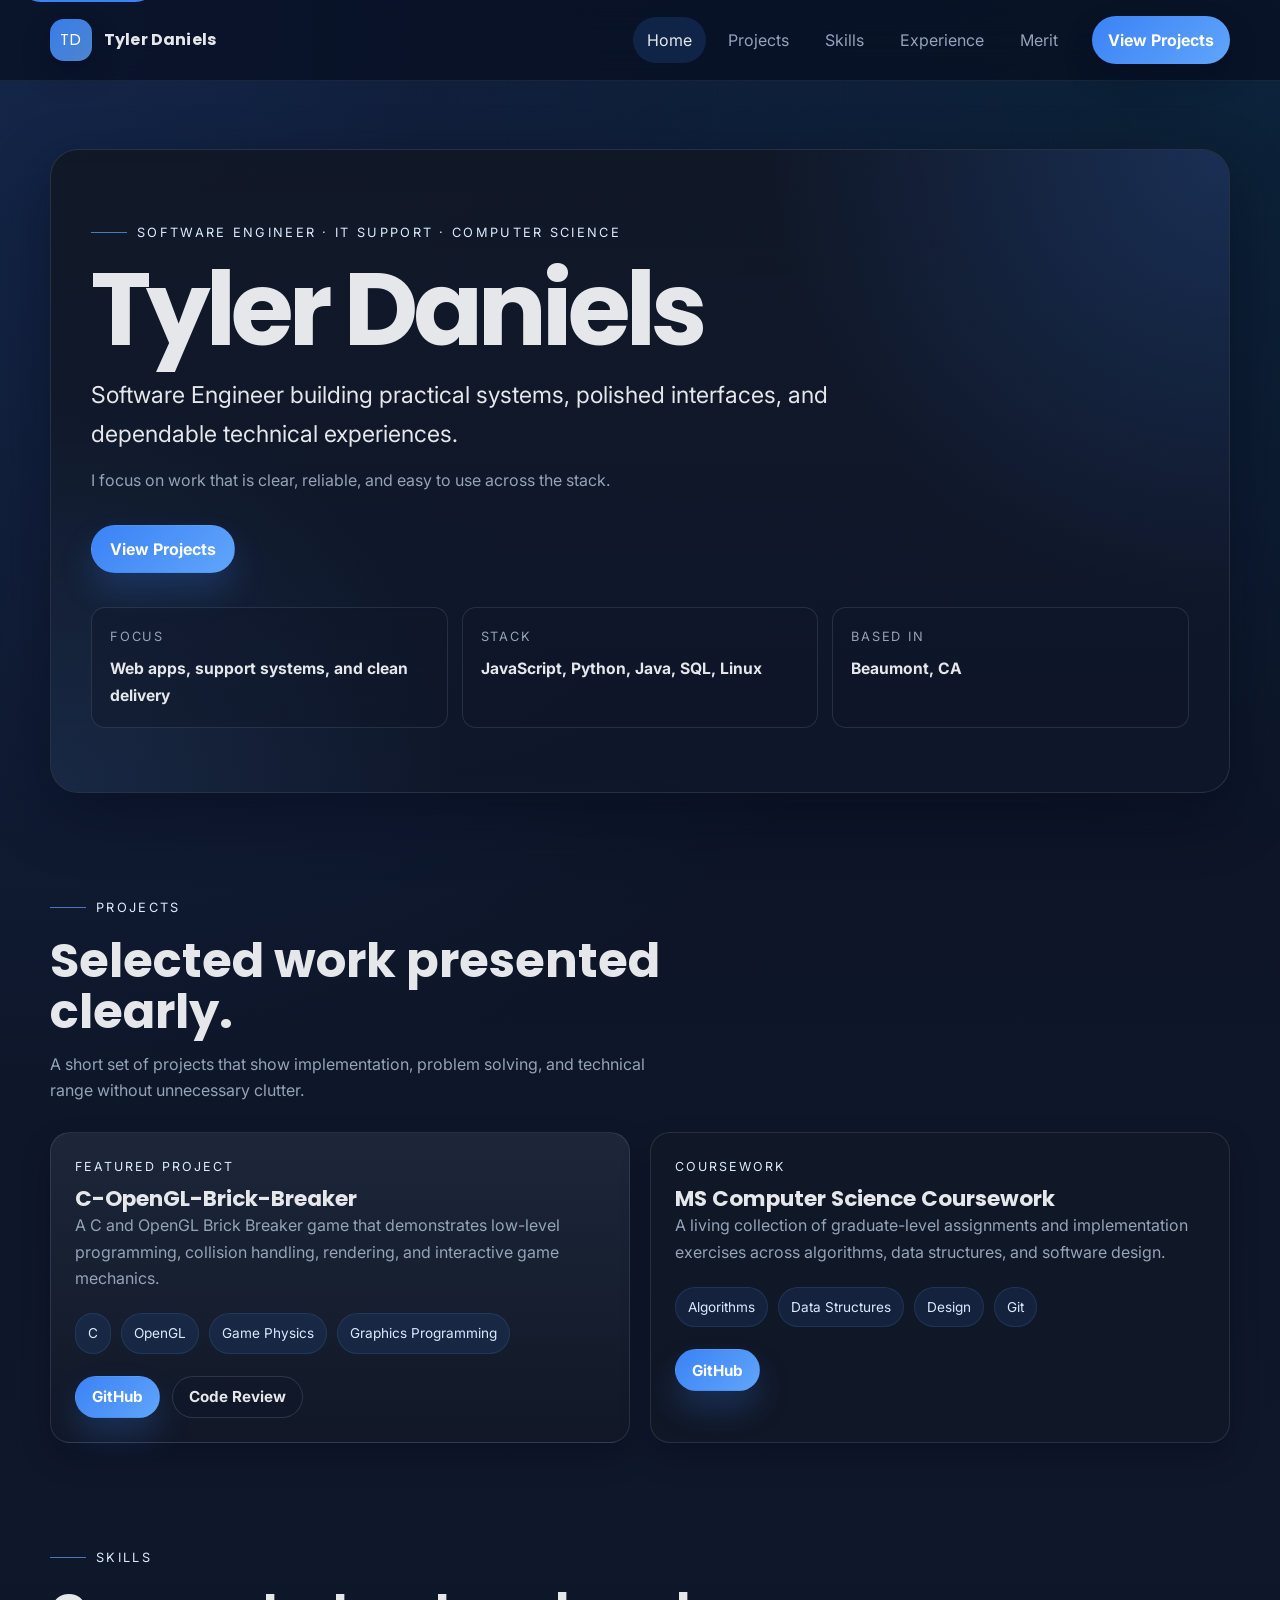
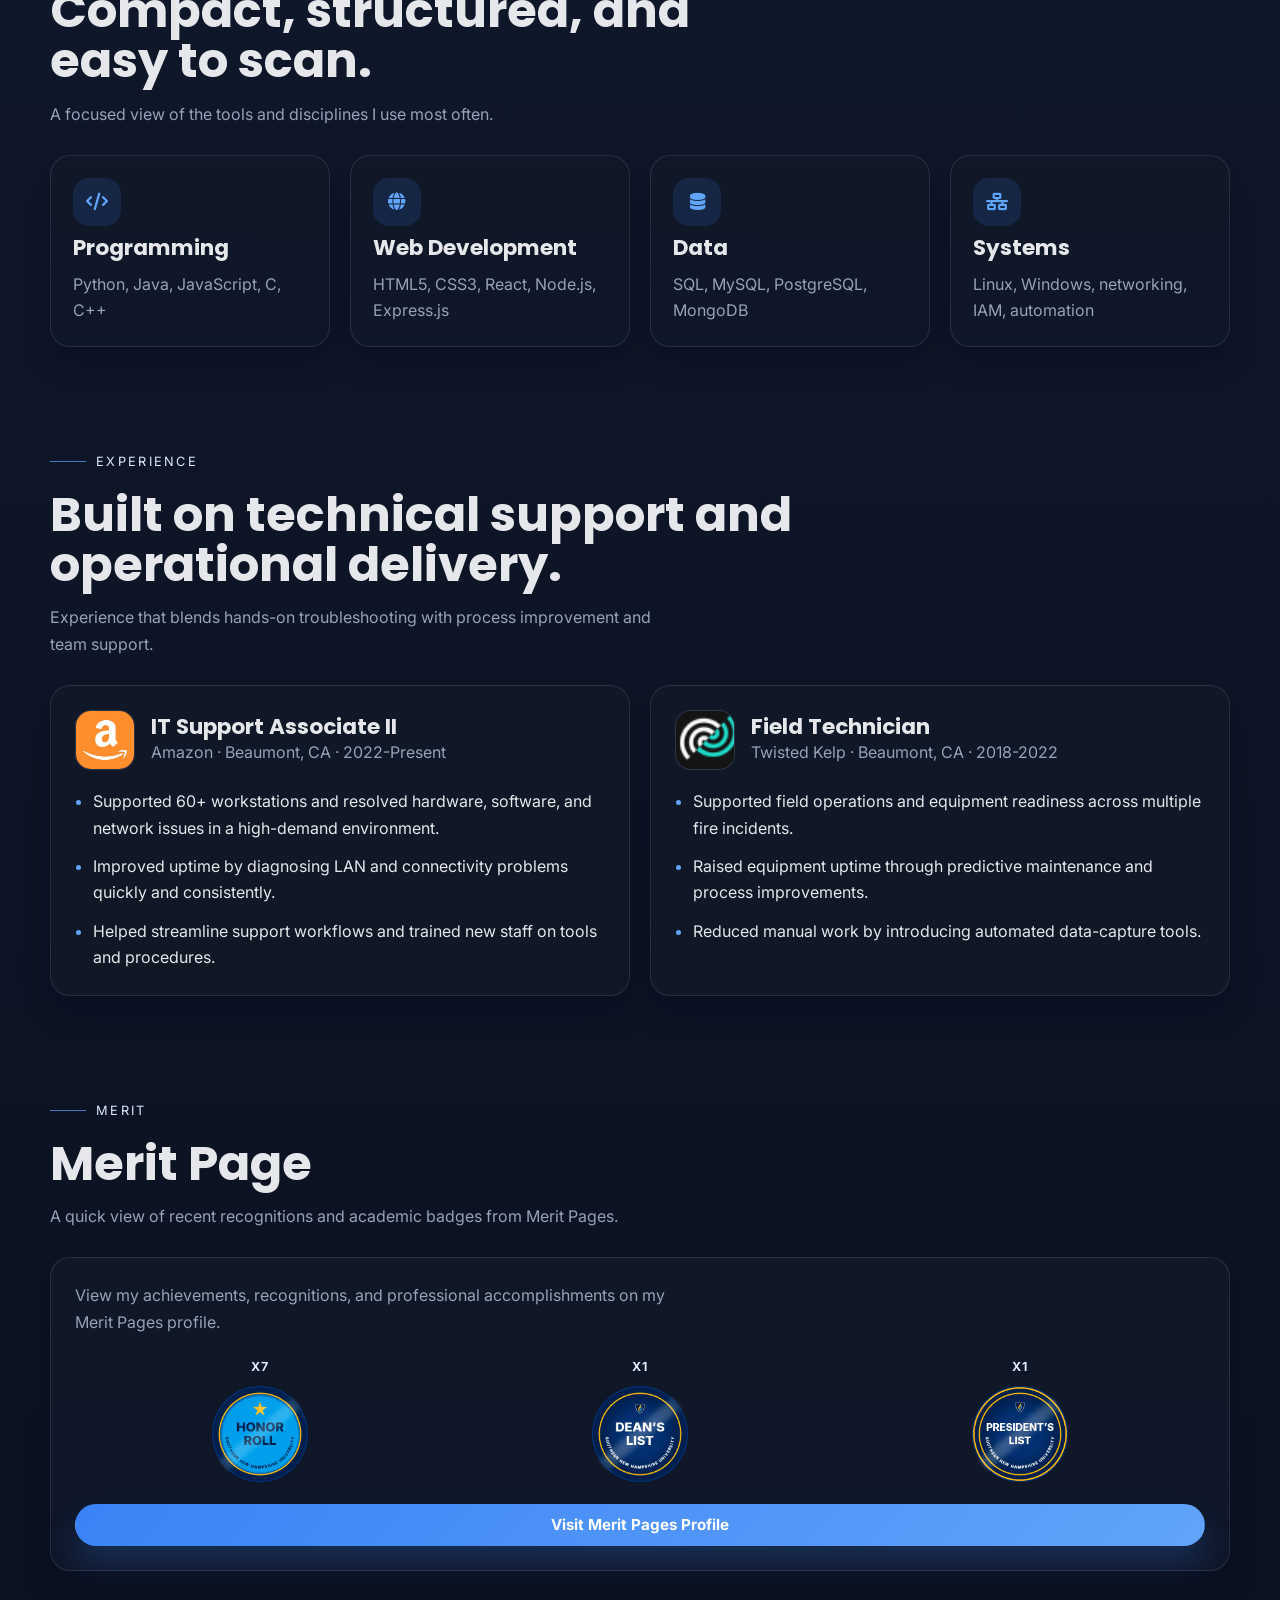
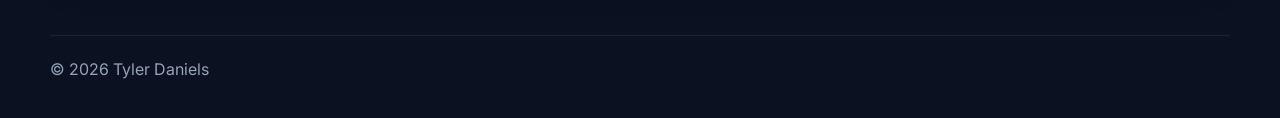
==== commit 936c7746: "Revamp styles: modern dark theme & layout Large overhaul of CSS to a cohesive modern dark design: re" ====
--- a/index.html
+++ b/index.html
@@ -4,537 +4,242 @@
   <meta charset="UTF-8">
   <meta name="viewport" content="width=device-width, initial-scale=1">
   <title>Tyler Daniels - Software Engineer Portfolio</title>
-  
-  <!-- SEO Meta Tags -->
-  <meta name="description" content="Tyler Daniels - Aspiring Software Engineer with expertise in Computer Science, Software Development, and IT Support. View my portfolio showcasing projects, experience, and technical skills.">
-  <meta name="keywords" content="Tyler Daniels, Software Engineer, Computer Science, Portfolio, Web Development, JavaScript, Python, Java, IT Support, Amazon, Software Development">
+  <meta name="description" content="Tyler Daniels is a software engineer focused on practical web experiences, reliable systems, and technical support. Explore projects, skills, experience, and contact links.">
+  <meta name="keywords" content="Tyler Daniels, software engineer, portfolio, web development, IT support, projects, skills, experience">
   <meta name="author" content="Tyler Daniels">
   <meta name="robots" content="index, follow">
-  <meta name="language" content="English">
-  <meta name="revisit-after" content="7 days">
-  
-  <!-- Open Graph Meta Tags -->
+  <meta name="theme-color" content="#0f172a">
   <meta property="og:title" content="Tyler Daniels - Software Engineer Portfolio">
-  <meta property="og:description" content="Aspiring Software Engineer with expertise in Computer Science, Software Development, and IT Support. View my portfolio showcasing projects, experience, and technical skills.">
+  <meta property="og:description" content="Projects, skills, experience, and contact information for Tyler Daniels.">
   <meta property="og:image" content="https://xtyledan.github.io/Images/amazon-logo.jpg">
   <meta property="og:url" content="https://xtyledan.github.io">
   <meta property="og:type" content="website">
-  <meta property="og:site_name" content="Tyler Daniels Portfolio">
-  <meta property="og:locale" content="en_US">
-  
-  <!-- Twitter Meta Tags -->
-  <meta name="twitter:card" content="summary_large_image">
-  <meta name="twitter:title" content="Tyler Daniels - Software Engineer Portfolio">
-  <meta name="twitter:description" content="Aspiring Software Engineer with expertise in Computer Science, Software Development, and IT Support. View my portfolio showcasing projects, experience, and technical skills.">
-  <meta name="twitter:image" content="https://xtyledan.github.io/Images/amazon-logo.jpg">
-  <meta name="twitter:site" content="@xtyledan">
-  <meta name="twitter:creator" content="@xtyledan">
-  
-  <!-- Additional SEO -->
-  <meta name="theme-color" content="#2563eb">
-  <meta name="msapplication-TileColor" content="#2563eb">
-  <meta name="apple-mobile-web-app-capable" content="yes">
-  <meta name="apple-mobile-web-app-status-bar-style" content="default">
-  <meta name="apple-mobile-web-app-title" content="Tyler Daniels Portfolio">
-  
-  <!-- Canonical URL -->
   <link rel="canonical" href="https://xtyledan.github.io">
-  
-  <!-- Preload critical fonts -->
-  <!-- Preconnect for faster font and CDN loading -->
   <link rel="preconnect" href="https://fonts.googleapis.com">
   <link rel="preconnect" href="https://fonts.gstatic.com" crossorigin>
   <link rel="preconnect" href="https://cdnjs.cloudflare.com" crossorigin>
-  <link rel="preload" href="https://fonts.googleapis.com/css2?family=Playfair+Display:wght@400;500;600;700&family=Roboto:wght@300;400;500;700&display=swap" as="style" onload="this.onload=null;this.rel='stylesheet'">
-  <noscript><link rel="stylesheet" href="https://fonts.googleapis.com/css2?family=Playfair+Display:wght@400;500;600;700&family=Roboto:wght@300;400;500;700&display=swap"></noscript>
-  
-  <!-- Preload critical CSS -->
-  <link rel="preload" href="css/style.css?v=20260320" as="style" onload="this.onload=null;this.rel='stylesheet'">
-  <noscript><link rel="stylesheet" href="css/style.css?v=20260320"></noscript>
-  
-  <!-- Load Font Awesome asynchronously -->
-  <link rel="preload" href="https://cdnjs.cloudflare.com/ajax/libs/font-awesome/6.4.2/css/all.min.css" as="style" onload="this.onload=null;this.rel='stylesheet'">
-  <noscript><link rel="stylesheet" href="https://cdnjs.cloudflare.com/ajax/libs/font-awesome/6.4.2/css/all.min.css"></noscript>
+  <link rel="preload" href="https://fonts.googleapis.com/css2?family=Inter:wght@400;700&family=Poppins:wght@700&display=swap" as="style" onload="this.onload=null;this.rel='stylesheet'">
+  <noscript><link rel="stylesheet" href="https://fonts.googleapis.com/css2?family=Inter:wght@400;700&family=Poppins:wght@700&display=swap"></noscript>
+  <link rel="preload" href="css/style.css?v=20260402" as="style" onload="this.onload=null;this.rel='stylesheet'">
+  <noscript><link rel="stylesheet" href="css/style.css?v=20260402"></noscript>
+  <link rel="preload" href="https://cdnjs.cloudflare.com/ajax/libs/font-awesome/6.5.2/css/all.min.css" as="style" onload="this.onload=null;this.rel='stylesheet'">
+  <noscript><link rel="stylesheet" href="https://cdnjs.cloudflare.com/ajax/libs/font-awesome/6.5.2/css/all.min.css"></noscript>
 </head>
 <body>
   <a class="skip-link" href="#maincontent">Skip to content</a>
-  <!-- Sticky Navigation -->
-  <nav class="sticky-nav">
+
+  <nav class="sticky-nav" aria-label="Primary">
     <div class="nav-container">
-        <div class="nav-menu" id="nav-menu">
+      <a class="brand" href="#home" aria-label="Tyler Daniels home">
+        <span class="brand-mark">TD</span>
+        <span class="brand-text">Tyler Daniels</span>
+      </a>
+      <div class="nav-menu" id="nav-menu">
         <a href="#home" class="nav-link">Home</a>
-        <a href="#summary" class="nav-link">Summary</a>
-        <a href="#expertise" class="nav-link">Expertise</a>
-        <a href="#proficiencies" class="nav-link">Skills</a>
+        <a href="#projects" class="nav-link">Projects</a>
+        <a href="#skills" class="nav-link">Skills</a>
         <a href="#experience" class="nav-link">Experience</a>
-        <a href="#academic-project" class="nav-link">Projects</a>
-        <a href="#education" class="nav-link">Education</a>
-        <a href="#contact" class="nav-link">Contact</a>
-      </div>
-      <div class="nav-toggle" id="nav-toggle">
-        <span class="bar"></span>
-        <span class="bar"></span>
-        <span class="bar"></span>
-      </div>
+        <a href="#merit" class="nav-link">Merit</a>
+      </div>
+      <a class="nav-cta" href="#projects">View Projects</a>
+      <button class="nav-toggle" id="nav-toggle" type="button" aria-label="Toggle navigation" aria-controls="nav-menu" aria-expanded="false">
+        <span></span>
+        <span></span>
+        <span></span>
+      </button>
     </div>
   </nav>
 
-  <div class="container" id="maincontent">
-    <!-- Home Section -->
-    <header id="home" class="section">
-      <div class="hero-content">
-        <div class="hero-badge">
-          <i class="fas fa-code"></i>
-          <span>Software Engineer</span>
-        </div>
-        <h1 class="hero-title">
-          <span class="hero-name">Tyler Daniels</span>
-          <span class="hero-role">Software Developer 1</span>
-        </h1>
-        <div class="hero-stats">
-          <div class="stat-item">
-            <span class="stat-number">5+</span>
-            <span class="stat-label">Years Experience</span>
-          </div>
-          <div class="stat-item">
-            <span class="stat-number">20%</span>
-            <span class="stat-label">Uptime Improvement</span>
-          </div>
-          <div class="stat-item">
-            <span class="stat-number">100+</span>
-            <span class="stat-label">Hours Saved</span>
-          </div>
-        </div>
-        <div class="hero-buttons">
-          <a href="#projects" class="btn btn-primary">
-            <i class="fas fa-rocket"></i>
-            <span>View My Projects</span>
-          </a>
-        </div>
-        <!-- removed scroll indicator per request -->
-      </div>
-      <div class="hero-visual">
-        <div class="floating-elements">
-          <div class="floating-icon icon-1">
-            <i class="fab fa-python"></i>
-          </div>
-          <div class="floating-icon icon-2">
-            <i class="fab fa-js"></i>
-          </div>
-          <div class="floating-icon icon-3">
-            <i class="fas fa-database"></i>
-          </div>
-          <div class="floating-icon icon-4">
-            <i class="fas fa-code"></i>
+  <main id="maincontent">
+    <header id="home" class="hero section-shell">
+      <div class="container hero__inner" data-reveal>
+        <p class="eyebrow">Software Engineer · IT Support · Computer Science</p>
+        <h1>Tyler Daniels</h1>
+        <p class="hero__role">Software Engineer building practical systems, polished interfaces, and dependable technical experiences.</p>
+        <p class="hero__value">I focus on work that is clear, reliable, and easy to use across the stack.</p>
+        <div class="hero__actions">
+          <a class="btn btn--primary" href="#projects">View Projects</a>
+        </div>
+        <div class="hero__snapshot" aria-label="Quick summary">
+          <div class="snapshot-card">
+            <span class="snapshot-label">Focus</span>
+            <strong>Web apps, support systems, and clean delivery</strong>
+          </div>
+          <div class="snapshot-card">
+            <span class="snapshot-label">Stack</span>
+            <strong>JavaScript, Python, Java, SQL, Linux</strong>
+          </div>
+          <div class="snapshot-card">
+            <span class="snapshot-label">Based in</span>
+            <strong>Beaumont, CA</strong>
           </div>
         </div>
       </div>
     </header>
 
-    <!-- Summary Section -->
-    <section id="summary" class="section">
-      <h2><i class="fas fa-user"></i> Professional Summary</h2>
-      <div class="summary-content">
-        <p>Detail-oriented technology professional transitioning from infrastructure-focused roles into application development, with a strong foundation in systems architecture, troubleshooting, and backend technologies. Experienced working with Windows/Linux environments, databases, and automation scripting, with growing expertise in designing, developing, and enhancing web-based applications.</p>
-      </div>
-    </section>
-
-    <!-- Areas of Expertise Section -->
-    <section id="expertise" class="section">
-      <h2><i class="fas fa-lightbulb"></i> Areas of Expertise</h2>
-      <div class="expertise-chips">
-        <span class="chip">MongoDB</span>
-        <span class="chip">Routing & Switching (LAN/WAN)</span>
-        <span class="chip">TCP, DNS, DHCP & Protocol Management</span>
-        <span class="chip">Linux & Windows System Administration</span>
-        <span class="chip">Identity & Access Management (IAM)</span>
-        <span class="chip">Network & Security Fundamentals</span>
-        <span class="chip">Automation & Scripting (PowerShell/Bash)</span>
-        <span class="chip">Configuration Management & System</span>
-      </div>
-    </section>
-
-    <!-- Technical Proficiencies Section -->
-    <section id="proficiencies" class="section">
-      <h2><i class="fas fa-tools"></i> Technical Proficiencies</h2>
-      <div class="proficiencies-grid">
-        <div class="proficiency-category">
-          <h3>Networking & Systems</h3>
-          <p>Routing & Switching, TCP/IP, DNS, DHCP, LAN/WAN</p>
-        </div>
-        <div class="proficiency-category">
-          <h3>Software Development</h3>
-          <p>OOP, Agile/Scrum, REST APIs, Version Control (Git), Unit Testing</p>
-        </div>
-        <div class="proficiency-category">
-          <h3>Web Development</h3>
-          <p>HTML5, CSS3, React, Express.js, Node.js</p>
-        </div>
-        <div class="proficiency-category">
-          <h3>Database Management</h3>
-          <p>SQL, MySQL, PostgreSQL, NoSQL (MongoDB)</p>
-        </div>
-        <div class="proficiency-category">
-          <h3>Cloud & DevOps</h3>
-          <p>AWS Cloud Fundamentals, Linux Administration, Docker (beginner), CI/CD basics</p>
-        </div>
-        <div class="proficiency-category">
-          <h3>Other Skills</h3>
-          <p>Data Structures, Algorithms, Operating Systems, Computer Networks</p>
-        </div>
-      </div>
-    </section>
-
-    <!-- Experience Section -->
+    <section id="projects" class="section section--projects">
+      <div class="container" data-reveal>
+        <div class="section-heading">
+          <p class="eyebrow">Projects</p>
+          <h2>Selected work presented clearly.</h2>
+          <p class="section-lead">A short set of projects that show implementation, problem solving, and technical range without unnecessary clutter.</p>
+        </div>
+
+        <div class="project-grid">
+          <article class="project-card project-card--featured">
+            <div class="project-card__top">
+              <p class="project-kicker">Featured Project</p>
+              <h3>C-OpenGL-Brick-Breaker</h3>
+              <p class="project-summary">A C and OpenGL Brick Breaker game that demonstrates low-level programming, collision handling, rendering, and interactive game mechanics.</p>
+            </div>
+            <div class="tag-row" aria-label="Project technologies">
+              <span class="tag">C</span>
+              <span class="tag">OpenGL</span>
+              <span class="tag">Game Physics</span>
+              <span class="tag">Graphics Programming</span>
+            </div>
+            <div class="project-links">
+              <a class="btn btn--primary btn--small" href="https://github.com/xtyledan/C-OpenGL-Brick-Breaker-CS499" target="_blank" rel="noopener">GitHub</a>
+              <a class="btn btn--secondary btn--small" href="https://youtu.be/J6-ojfRMbXk" target="_blank" rel="noopener">Code Review</a>
+            </div>
+          </article>
+
+          <article class="project-card">
+            <div class="project-card__top">
+              <p class="project-kicker">Coursework</p>
+              <h3>MS Computer Science Coursework</h3>
+              <p class="project-summary">A living collection of graduate-level assignments and implementation exercises across algorithms, data structures, and software design.</p>
+            </div>
+            <div class="tag-row" aria-label="Project technologies">
+              <span class="tag">Algorithms</span>
+              <span class="tag">Data Structures</span>
+              <span class="tag">Design</span>
+              <span class="tag">Git</span>
+            </div>
+            <div class="project-links">
+              <a class="btn btn--primary btn--small" href="https://github.com/xtyledan/ms-computer-science-coursework" target="_blank" rel="noopener">GitHub</a>
+            </div>
+          </article>
+        </div>
+      </div>
+    </section>
+
+    <section id="skills" class="section section--alt">
+      <div class="container" data-reveal>
+        <div class="section-heading">
+          <p class="eyebrow">Skills</p>
+          <h2>Compact, structured, and easy to scan.</h2>
+          <p class="section-lead">A focused view of the tools and disciplines I use most often.</p>
+        </div>
+
+        <div class="skill-grid">
+          <article class="skill-card">
+            <i class="fa-solid fa-code"></i>
+            <h3>Programming</h3>
+            <p>Python, Java, JavaScript, C, C++</p>
+          </article>
+          <article class="skill-card">
+            <i class="fa-solid fa-globe"></i>
+            <h3>Web Development</h3>
+            <p>HTML5, CSS3, React, Node.js, Express.js</p>
+          </article>
+          <article class="skill-card">
+            <i class="fa-solid fa-database"></i>
+            <h3>Data</h3>
+            <p>SQL, MySQL, PostgreSQL, MongoDB</p>
+          </article>
+          <article class="skill-card">
+            <i class="fa-solid fa-network-wired"></i>
+            <h3>Systems</h3>
+            <p>Linux, Windows, networking, IAM, automation</p>
+          </article>
+        </div>
+      </div>
+    </section>
+
     <section id="experience" class="section">
-      <h2><i class="fas fa-briefcase"></i> Experience</h2>
-      <div class="experience-grid">
-        <div class="experience-card">
-          <div class="experience-header">
-            <div class="company-logo">
-              <img src="Images/amazon-logo.jpg" alt="Amazon Logo" class="company-logo-img" loading="lazy">
-            </div>
-            <div class="job-title-container">
-              <h3>IT Support Associate II</h3>
-              <div class="company-name">Amazon</div>
-              <div class="experience-location">Beaumont, CA</div>
-              <div class="experience-date"><i class="far fa-calendar-alt"></i> 2022–Present</div>
-            </div>
-          </div>
-          <div class="experience-content">
-            <div class="job-description">
-              <ul>
-                <li>Delivered technical support for 60+ workstations in a high-demand operational environment, reducing downtime and ensuring seamless service across multiple departments.</li>
-                <li>Diagnosed and resolved LAN and network issues, maintaining reliable connectivity for interconnected systems in a fast-paced setting.</li>
-                <li>Collaborated with IT leadership to implement infrastructure improvements, streamlining support workflows and enhancing overall user experience.</li>
-                <li>Trained and mentored new staff on technical procedures and tools, creating a customer-focused support culture.</li>
-                <li>Proactively adopted new technologies to meet day-to-day operational needs, improving efficiency and responsiveness of IT services.</li>
-              </ul>
-            </div>
-          </div>
-        </div>
-
-        <div class="experience-card">
-          <div class="experience-header">
-            <div class="company-logo">
-              <img src="Images/Twisted_kelp_logo.PNG" alt="Twisted Kelp Logo" class="company-logo-img" loading="lazy">
-            </div>
-            <div class="job-title-container">
-              <h3>Field Technician</h3>
-              <div class="company-name"><a href="https://twistedkelp.com/" target="_blank" rel="noopener">Twisted Kelp</a></div>
-              <div class="experience-location">Beaumont, CA</div>
-              <div class="experience-date"><i class="far fa-calendar-alt"></i> 2018–2022</div>
-            </div>
-          </div>
-          <div class="experience-content">
-            <div class="job-description">
-              <ul>
-                <li>Supported field operations and equipment readiness across multiple wildland fire incidents by implementing reliability-driven maintenance strategies and optimizing emergency response workflows.</li>
-                <li>Boosted equipment up time by 20% through the design and execution of predictive maintenance programs.</li>
-                <li>Streamlined reporting and reduced manual workload by introducing automated data-capture tools, improving both accuracy and efficiency.</li>
-              </ul>
-            </div>
-          </div>
-        </div>
-      </div>
-    </section>
-
-    <!-- Academic Project Section -->
-    <section id="academic-project" class="section">
-      <h2><i class="fas fa-graduation-cap"></i> Academic Project</h2>
-      <div class="academic-project-card">
-        <h3>Datacom Service Desk Job Simulation on Forage</h3>
-        <div class="project-date"><i class="far fa-calendar-alt"></i> January 2026</div>
-        <div class="project-description">
-          <ul>
-            <li>Completed a job simulation involving IT support and incident management for Datacom's managed services team, honing skills in critical issue prioritisation and resolution in a high-stakes environment.</li>
-            <li>Developed expertise in ITIL processes, specifically in categorising, logging, and escalating incidents, ensuring alignment with industry best practices for efficient service management.</li>
-            <li>Enhanced problem-solving abilities by diagnosing and resolving a complex network outage issue, employing analytical thinking to assess impact and urgency across multiple client tickets.</li>
-            <li>Strengthened communication skills by crafting empathetic and clear follow-up communications to affected users, demonstrating a commitment to maintaining customer satisfaction and trust during IT crises.</li>
-          </ul>
-        </div>
-      </div>
-    </section>
-
-    <!-- Projects Section -->
-    <section id="projects" class="section">
-      <h2><i class="fas fa-diagram-project"></i> Personal Projects</h2>
-      
-      <!-- Project Display (Only Featured) -->
-      <div class="project-display">
-        <div class="project-card featured">
-          <!-- thumbnail removed by request -->
-          <div class="project-content">
-            <div class="project-header">
-              <h3>C-OpenGL-Brick-Breaker</h3>
-              <div class="project-tech-stack">
-                <span class="tech-tag">C Programming</span>
-                <span class="tech-tag">OpenGL</span>
-                <span class="tech-tag">Game Development</span>
-                <span class="tech-tag">Graphics Programming</span>
-              </div>
-            </div>
-            <div class="project-description">
-              <p><strong>Problem Solved:</strong> Developed an interactive Brick Breaker game using C programming and OpenGL graphics library, demonstrating proficiency in low-level programming, graphics rendering, and game mechanics implementation.</p>
-              <p><strong>My Role:</strong> Developer responsible for implementing game physics, collision detection, rendering pipeline, and input handling.</p>
-              <p><strong>Tech Stack:</strong> C, OpenGL, Game Physics, Collision Detection</p>
-            </div>
-            <div class="project-links">
-              <a href="https://github.com/xtyledan/C-OpenGL-Brick-Breaker-CS499" target="_blank" rel="noopener" class="project-link github-link">
-                <i class="fab fa-github"></i>
-                <span>View on GitHub</span>
-              </a>
-              <a href="https://youtu.be/J6-ojfRMbXk" target="_blank" rel="noopener" class="project-link demo-link">
-                <i class="fas fa-play-circle"></i>
-                <span>Code Review Video</span>
-              </a>
-            </div>
-          </div>
-        </div>
-
-        <div class="project-card">
-          <div class="project-content">
-            <div class="project-header">
-              <h3>MS Computer Science Coursework</h3>
-              <div class="project-tech-stack">
-                <span class="tech-tag">Computer Science</span>
-                <span class="tech-tag">Algorithms</span>
-                <span class="tech-tag">Data Structures</span>
-                <span class="tech-tag">Coursework</span>
-              </div>
-            </div>
-            <div class="project-description">
-              <p><strong>Overview:</strong> Collection of graduate-level computer science assignments, problem solving work, and implementation exercises across core CS topics.</p>
-              <p><strong>Focus Areas:</strong> Algorithmic thinking, software design practices, and practical coding solutions built during MS coursework.</p>
-              <p><strong>Repository:</strong> Continuously updated with coursework artifacts and related project materials.</p>
-            </div>
-            <div class="project-links">
-              <a href="https://github.com/xtyledan/ms-computer-science-coursework" target="_blank" rel="noopener" class="project-link github-link">
-                <i class="fab fa-github"></i>
-                <span>View on GitHub</span>
-              </a>
-            </div>
-          </div>
-        </div>
-      </div>
-    </section>
-
-    <!-- Education Section -->
-    <section id="education" class="section">
-      <h2><i class="fas fa-graduation-cap"></i> Education</h2>
-      <div class="education-grid">
-        <div class="education-card">
-          <div class="education-header">
-            <div class="degree-type"><i class="fas fa-award"></i> Bachelor's Degree</div>
-          </div>
-          <div class="education-content">
-            <h3>BS - Computer Science</h3>
-            <div class="university"><i class="fas fa-university"></i> Southern New Hampshire University</div>
-            <div class="education-status">Graduated</div>
-            <div class="education-details">
-              <p><strong>Coursework:</strong> Programming & Data Structures, Systems Analysis & Operating Environments, Software Engineering & Secure Coding, UI/UX & Application Development</p>
-              <p><strong>Honors:</strong> President's & Dean's list/Honor Roll, Member, The National Society of Leadership and Success (NSLS)</p>
-            </div>
-          </div>
-        </div>
-
-        <div class="education-card">
-          <div class="education-header">
-            <div class="degree-type"><i class="fas fa-award"></i> Associate's Degree</div>
-          </div>
-          <div class="education-content">
-            <h3>AS - Computer Science</h3>
-            <div class="university"><i class="fas fa-university"></i> Southern New Hampshire University</div>
-            <div class="education-status">Graduated</div>
-            <div class="education-details">
-              <p><strong>Coursework:</strong> Object-Oriented Programming, Algorithmic Problem Solving, SDLC Methodologies, User Interface Design & Front-End Application Development</p>
-              <p><strong>Honors:</strong> Dean's List & Honor Roll</p>
-            </div>
-          </div>
-        </div>
-      </div>
-    </section>
-
-    <!-- Skills Section -->
-    <section class="section skills" id="skills">
-      <h2 class="section-title"><i class="fas fa-screwdriver-wrench"></i> Skills</h2>
-
-      <div class="skills__container bd-grid">
-        <div class="skills__content">
-          <h3 class="skills__subtitle">
-            <i class="fas fa-code"></i> Programming Languages
-          </h3>
-          <div class="skills__data">
-            <div class="skills__item">
-              <i class="fab fa-python"></i>
-              <span class="skills__name">Python</span>
-            </div>
-            <div class="skills__item">
-              <i class="fab fa-java"></i>
-              <span class="skills__name">Java</span>
-            </div>
-            <div class="skills__item">
-              <i class="fab fa-js"></i>
-              <span class="skills__name">JavaScript</span>
-            </div>
-            <div class="skills__item">
-              <i class="fas fa-code"></i>
-              <span class="skills__name">C++</span>
-            </div>
-            <div class="skills__item">
-              <i class="fas fa-code"></i>
-              <span class="skills__name">C</span>
-            </div>
-          </div>
-        </div>
-
-        <div class="skills__content">
-          <h3 class="skills__subtitle">
-            <i class="fas fa-globe"></i> Web & Backend Development
-          </h3>
-          <div class="skills__data">
-            <div class="skills__item">
-              <i class="fab fa-html5"></i>
-              <span class="skills__name">HTML5</span>
-            </div>
-            <div class="skills__item">
-              <i class="fab fa-css3-alt"></i>
-              <span class="skills__name">CSS3</span>
-            </div>
-            <div class="skills__item">
-              <i class="fab fa-react"></i>
-              <span class="skills__name">React</span>
-            </div>
-            <div class="skills__item">
-              <i class="fab fa-node-js"></i>
-              <span class="skills__name">Node.js</span>
-            </div>
-            <div class="skills__item">
-              <i class="fas fa-database"></i>
-              <span class="skills__name">Express.js</span>
-            </div>
-          </div>
-        </div>
-
-        <div class="skills__content">
-          <h3 class="skills__subtitle">
-            <i class="fas fa-database"></i> Databases & Data
-          </h3>
-          <div class="skills__data">
-            <div class="skills__item">
-              <i class="fas fa-database"></i>
-              <span class="skills__name">SQL</span>
-            </div>
-            <div class="skills__item">
-              <i class="fas fa-database"></i>
-              <span class="skills__name">MySQL</span>
-            </div>
-            <div class="skills__item">
-              <i class="fas fa-database"></i>
-              <span class="skills__name">PostgreSQL</span>
-            </div>
-            <div class="skills__item">
-              <i class="fas fa-leaf"></i>
-              <span class="skills__name">MongoDB</span>
-            </div>
-            <div class="skills__item">
-              <i class="fas fa-chart-bar"></i>
-              <span class="skills__name">Data Analytics</span>
-            </div>
-          </div>
-        </div>
-        
-      </div>
-    </section>
-
-    <!-- Certifications section removed per request -->
-
-    <!-- Clubs Section -->
-    <section class="section clubs" id="clubs">
-      <h2 class="section-title"><i class="fas fa-users"></i> Clubs</h2>
-
-      <div class="clubs__container bd-grid">
-        <div class="clubs__content">
-          <div class="clubs__header">
-            <i class="fas fa-award clubs__icon"></i>
-            <div class="clubs__title-group">
-              <h3 class="clubs__title">National Society Of Leadership And Success</h3>
-              <span class="clubs__position">
-                <i class="fas fa-user-tie"></i> Member
-              </span>
-            </div>
-          </div>
-          <div class="clubs__data">
-            <ul class="clubs__list">
-              <li class="clubs__item">
-                <i class="fas fa-star"></i>
-                Selected for membership based on academic achievements and leadership potential
-              </li>
-              <li class="clubs__item">
-                <i class="fas fa-graduation-cap"></i>
-                Completed leadership training program including Success Networking Team meetings
-              </li>
-              <li class="clubs__item">
-                <i class="fas fa-users"></i>
-                Developed crucial leadership skills through interactive training sessions and peer networking
-              </li>
+      <div class="container" data-reveal>
+        <div class="section-heading">
+          <p class="eyebrow">Experience</p>
+          <h2>Built on technical support and operational delivery.</h2>
+          <p class="section-lead">Experience that blends hands-on troubleshooting with process improvement and team support.</p>
+        </div>
+
+        <div class="experience-list">
+          <article class="experience-card">
+            <div class="experience-card__header">
+              <img src="Images/amazon-logo.jpg" alt="Amazon logo" class="experience-logo" loading="lazy">
+              <div>
+                <h3>IT Support Associate II</h3>
+                <p class="experience-meta">Amazon · Beaumont, CA · 2022-Present</p>
+              </div>
+            </div>
+            <ul class="experience-points">
+              <li>Supported 60+ workstations and resolved hardware, software, and network issues in a high-demand environment.</li>
+              <li>Improved uptime by diagnosing LAN and connectivity problems quickly and consistently.</li>
+              <li>Helped streamline support workflows and trained new staff on tools and procedures.</li>
             </ul>
-          </div>
-        </div>
-      </div>
-    </section>
-
-    <!-- Merit Pages Section -->
-    <section id="merit" class="section">
-      <h2><i class="fas fa-trophy"></i> Merit Page</h2>
-      <div class="merit-container">
+          </article>
+
+          <article class="experience-card">
+            <div class="experience-card__header">
+              <img src="Images/Twisted_kelp_logo.PNG" alt="Twisted Kelp logo" class="experience-logo" loading="lazy">
+              <div>
+                <h3>Field Technician</h3>
+                <p class="experience-meta">Twisted Kelp · Beaumont, CA · 2018-2022</p>
+              </div>
+            </div>
+            <ul class="experience-points">
+              <li>Supported field operations and equipment readiness across multiple fire incidents.</li>
+              <li>Raised equipment uptime through predictive maintenance and process improvements.</li>
+              <li>Reduced manual work by introducing automated data-capture tools.</li>
+            </ul>
+          </article>
+        </div>
+      </div>
+    </section>
+
+    <section id="merit" class="section section--alt">
+      <div class="container" data-reveal>
+        <div class="section-heading">
+          <p class="eyebrow">Merit</p>
+          <h2>Merit Page</h2>
+          <p class="section-lead">A quick view of recent recognitions and academic badges from Merit Pages.</p>
+        </div>
+
         <div class="merit-card">
           <div class="merit-content">
             <p>View my achievements, recognitions, and professional accomplishments on my Merit Pages profile.</p>
             <div class="merit-badges" aria-label="Recent Merit Pages badges">
-              <img src="Images/Honor_Roll_Badge_March_2026.png" alt="Honor Roll Badge March 2026" class="merit-badge" loading="lazy">
-              <img src="Images/Dean's_List_Badge_March_2026.png" alt="Dean's List Badge March 2026" class="merit-badge" loading="lazy">
-              <img src="Images/President's_List_Badge_March_2026.png" alt="President's List Badge March 2026" class="merit-badge" loading="lazy">
-            </div>
-            <a href="https://meritpages.com/tylerdaniels" target="_blank" rel="noopener" class="btn btn-primary">
-              <i class="fas fa-external-link-alt"></i>
-              <span>Visit Merit Pages Profile</span>
+              <div class="merit-badge-item">
+                <span class="merit-badge-count">x7</span>
+                <img src="Images/Honor_Roll_Badge_March_2026.png" alt="Honor Roll Badge March 2026, earned seven times" class="merit-badge" loading="lazy">
+              </div>
+              <div class="merit-badge-item">
+                <span class="merit-badge-count">x1</span>
+                <img src="Images/Dean's_List_Badge_March_2026.png" alt="Dean's List Badge March 2026, earned once" class="merit-badge" loading="lazy">
+              </div>
+              <div class="merit-badge-item">
+                <span class="merit-badge-count">x1</span>
+                <img src="Images/President's_List_Badge_March_2026.png" alt="President's List Badge March 2026, earned once" class="merit-badge" loading="lazy">
+              </div>
+            </div>
+            <a href="https://meritpages.com/tylerdaniels" target="_blank" rel="noopener" class="btn btn--primary btn--small">
+              Visit Merit Pages Profile
             </a>
           </div>
         </div>
       </div>
     </section>
 
-    <!-- Contact Section -->
-    <section id="contact" class="section social-section">
-      <h2><i class="fas fa-share-alt"></i> Connect With Me</h2>
-      <div class="social-grid">
-        <a href="https://www.linkedin.com/in/tyler-daniels2000/" target="_blank" rel="noopener" class="social-card linkedin">
-          <div class="social-content">
-            <i class="fab fa-linkedin"></i>
-            <h3>LinkedIn</h3>
-            <p>Connect with me professionally</p>
-            <span class="social-username">@tyler-daniels2000</span>
-          </div>
-        </a>
-
-        <a href="https://github.com/xtyledan" target="_blank" rel="noopener" class="social-card github">
-          <div class="social-content">
-            <i class="fab fa-github"></i>
-            <h3>GitHub</h3>
-            <p>Check out my projects</p>
-            <span class="social-username">@xtyledan</span>
-          </div>
-        </a>
-      </div>
-    </section>
-
-    <footer>
+  </main>
+
+  <footer class="footer">
+    <div class="container footer__inner">
       <p>© 2026 Tyler Daniels</p>
-    </footer>
-  </div>
-
-  <!-- Load JavaScript asynchronously -->
-  <script src="main.js?v=20260320" defer></script>
+    </div>
+  </footer>
+
+  <script src="main.js?v=20260402" defer></script>
 </body>
 </html>
--- a/css/style.css
+++ b/css/style.css
@@ -1,62 +1,30 @@
-/* Static CSS with Color Theory Implementation */
 :root {
-  /* Primary Color Palette - Blue-based with complementary orange */
-  --primary: #2563eb;          /* Vibrant blue - primary brand color */
-  --primary-light: #3b82f6;    /* Lighter blue for hover states */
-  --primary-dark: #1d4ed8;     /* Darker blue for active states */
-  
-  /* Secondary Color Palette - Complementary orange */
-  --secondary: #f97316;        /* Vibrant orange - complementary to blue */
-  --secondary-light: #fb923c;  /* Lighter orange for accents */
-  --secondary-dark: #ea580c;   /* Darker orange for emphasis */
-  
-  /* Neutral Color Palette - Warm grays */
-  --neutral-50: #fafafa;       /* Lightest background */
-  --neutral-100: #f5f5f5;      /* Light background */
-  --neutral-200: #e5e5e5;      /* Border color */
-  --neutral-300: #d4d4d4;      /* Subtle borders */
-  --neutral-400: #a3a3a3;      /* Muted text */
-  --neutral-500: #737373;      /* Body text */
-  --neutral-600: #525252;      /* Headings */
-  --neutral-700: #404040;      /* Dark text */
-  --neutral-800: #262626;      /* Very dark text */
-  --neutral-900: #171717;      /* Darkest text */
-  
-  /* Background Colors */
-  --bg-primary: #ffffff;       /* Main background */
-  --bg-secondary: #f8fafc;     /* Secondary background */
-  --bg-accent: #f1f5f9;        /* Accent background */
-  
-  /* Text Colors */
-  --text-primary: var(--neutral-800);    /* Primary text */
-  --text-secondary: var(--neutral-600);  /* Secondary text */
-  --text-muted: var(--neutral-500);      /* Muted text */
-  --text-light: var(--neutral-400);      /* Light text */
-  
-  /* Status Colors */
-  --success: #10b981;          /* Green for success states */
-  --warning: #f59e0b;          /* Amber for warnings */
-  --error: #ef4444;            /* Red for errors */
-  --info: #3b82f6;             /* Blue for info */
-  
-  /* Shadows with color theory */
-  --shadow-sm: 0 1px 2px 0 rgba(0, 0, 0, 0.05);
-  --shadow-md: 0 4px 6px -1px rgba(0, 0, 0, 0.1), 0 2px 4px -1px rgba(0, 0, 0, 0.06);
-  --shadow-lg: 0 10px 15px -3px rgba(0, 0, 0, 0.1), 0 4px 6px -2px rgba(0, 0, 0, 0.05);
-  --shadow-xl: 0 20px 25px -5px rgba(0, 0, 0, 0.1), 0 10px 10px -5px rgba(0, 0, 0, 0.04);
-  
-  /* Gradients using color theory */
-  --gradient-primary: linear-gradient(135deg, var(--primary) 0%, var(--primary-light) 100%);
-  --gradient-secondary: linear-gradient(135deg, var(--secondary) 0%, var(--secondary-light) 100%);
-  --gradient-hero: linear-gradient(135deg, var(--primary) 0%, var(--secondary) 100%);
-  
-  /* Typography */
-  --font-heading: 'Playfair Display', serif;
-  --font-body: 'Roboto', sans-serif;
-}
-
-
-/* Reset and Base Styles */
+  --bg: #0f172a;
+  --bg-elevated: rgba(15, 23, 42, 0.82);
+  --surface: rgba(17, 24, 39, 0.92);
+  --surface-strong: #111827;
+  --surface-soft: rgba(30, 41, 59, 0.72);
+  --border: rgba(148, 163, 184, 0.18);
+  --border-strong: rgba(96, 165, 250, 0.25);
+  --text: #e5e7eb;
+  --muted: #94a3b8;
+  --accent: #3b82f6;
+  --accent-soft: #60a5fa;
+  --accent-ink: #dbeafe;
+  --shadow: 0 22px 60px rgba(2, 6, 23, 0.42);
+  --shadow-soft: 0 14px 30px rgba(2, 6, 23, 0.24);
+  --radius-xl: 28px;
+  --radius-lg: 20px;
+  --radius-md: 14px;
+  --space-1: 8px;
+  --space-2: 16px;
+  --space-3: 32px;
+  --space-4: 64px;
+  --space-5: 96px;
+  --font-heading: 'Poppins', sans-serif;
+  --font-body: 'Inter', sans-serif;
+}
+
 * {
   box-sizing: border-box;
   margin: 0;
@@ -65,2071 +33,676 @@
 
 html {
   scroll-behavior: smooth;
+  scroll-padding-top: 96px;
 }
 
 body {
   font-family: var(--font-body);
-  color: var(--text-primary);
-  background: var(--bg-secondary);
+  line-height: 1.65;
+  color: var(--text);
+  background:
+    radial-gradient(circle at top left, rgba(59, 130, 246, 0.18), transparent 32%),
+    radial-gradient(circle at top right, rgba(14, 165, 233, 0.12), transparent 24%),
+    linear-gradient(180deg, #0b1224 0%, #0f172a 45%, #0b1120 100%);
   min-height: 100vh;
   overflow-x: hidden;
-  line-height: 1.6;
-}
-
-/* Skip link styles for accessibility */
+}
+
+body::before {
+  content: '';
+  position: fixed;
+  inset: 0;
+  pointer-events: none;
+  background-image: linear-gradient(rgba(148, 163, 184, 0.03) 1px, transparent 1px), linear-gradient(90deg, rgba(148, 163, 184, 0.03) 1px, transparent 1px);
+  background-size: 42px 42px;
+  mask-image: linear-gradient(180deg, rgba(0, 0, 0, 0.42), transparent 85%);
+}
+
+a {
+  color: inherit;
+  text-decoration: none;
+}
+
+img {
+  display: block;
+  max-width: 100%;
+}
+
+button,
+a {
+  -webkit-tap-highlight-color: transparent;
+}
+
 .skip-link {
   position: absolute;
-  top: -40px;
-  left: 0;
-  background: var(--primary);
-  color: white;
-  padding: 0.5rem 1rem;
-  z-index: 1100;
-  border-radius: 0 0 6px 0;
-  text-decoration: none;
-}
+  left: 16px;
+  top: -48px;
+  z-index: 1001;
+  padding: 12px 16px;
+  border-radius: 999px;
+  background: var(--accent);
+  color: #fff;
+  transition: top 180ms ease;
+}
+
 .skip-link:focus {
-  top: 0.5rem;
-}
-
-/* Visible focus styles for keyboard users */
+  top: 16px;
+}
+
 :focus-visible {
-  outline: 3px solid var(--secondary);
+  outline: 3px solid rgba(96, 165, 250, 0.9);
   outline-offset: 3px;
 }
 
-.nav-toggle:focus-visible {
-  outline: 3px solid rgba(37,99,235,0.35);
-  border-radius: 6px;
-}
-
-/* Layout */
 .container {
-  width: 90%;
-  max-width: 1200px;
-  background: var(--bg-primary);
-  border-radius: 16px;
-  box-shadow: var(--shadow-xl);
-  margin: 2rem auto;
-  padding: 2rem 1rem;
-}
-
-/* Navigation */
+  width: min(1180px, calc(100% - 32px));
+  margin: 0 auto;
+}
+
+.section-shell {
+  padding: 96px 0 0;
+}
+
+.section {
+  padding: 96px 0 0;
+}
+
+.section--alt {
+  padding-bottom: 0;
+}
+
 .sticky-nav {
-  position: fixed;
+  position: sticky;
   top: 0;
-  left: 0;
-  width: 100%;
-  background: rgba(255, 255, 255, 0.95);
-  backdrop-filter: blur(10px);
   z-index: 1000;
-  box-shadow: var(--shadow-md);
-  border-bottom: 1px solid var(--neutral-200);
+  backdrop-filter: blur(18px);
+  background: rgba(8, 15, 32, 0.72);
+  border-bottom: 1px solid rgba(148, 163, 184, 0.12);
 }
 
 .nav-container {
-  max-width: 1200px;
+  width: min(1180px, calc(100% - 32px));
   margin: 0 auto;
-  padding: 0 20px;
+  min-height: 80px;
   display: flex;
-  justify-content: center;
   align-items: center;
-  height: 70px;
-}
-
-.nav-logo a {
-  display: none;
+  gap: 20px;
+}
+
+.brand {
+  display: inline-flex;
+  align-items: center;
+  gap: 12px;
+  flex: 0 0 auto;
+}
+
+.brand-mark {
+  width: 42px;
+  height: 42px;
+  border-radius: 14px;
+  display: grid;
+  place-items: center;
+  background: linear-gradient(135deg, rgba(59, 130, 246, 0.95), rgba(96, 165, 250, 0.78));
+  color: #fff;
+  font-family: var(--font-heading);
+  font-size: 0.95rem;
+  letter-spacing: 0.04em;
+  box-shadow: var(--shadow-soft);
+}
+
+.brand-text {
+  font-family: var(--font-heading);
+  font-size: 1rem;
+  letter-spacing: 0.01em;
 }
 
 .nav-menu {
   display: flex;
-  gap: 2rem;
+  align-items: center;
+  gap: 8px;
+  margin-left: auto;
 }
 
 .nav-link {
-  color: var(--text-secondary);
-  text-decoration: none;
-  font-weight: 500;
-  font-family: var(--font-body);
-  padding: 0.5rem 1rem;
-  border-radius: 25px;
-  position: relative;
+  color: var(--muted);
+  padding: 10px 14px;
+  border-radius: 999px;
+  transition: color 180ms ease, background-color 180ms ease, transform 180ms ease;
 }
 
 .nav-link:hover,
 .nav-link.active {
-  color: var(--primary);
-  background: rgba(37, 99, 235, 0.1);
-}
-
-.nav-link::after {
+  color: var(--text);
+  background: rgba(59, 130, 246, 0.16);
+}
+
+.nav-cta {
+  padding: 11px 16px;
+  border-radius: 999px;
+  background: linear-gradient(135deg, var(--accent), var(--accent-soft));
+  color: #fff;
+  box-shadow: var(--shadow-soft);
+  font-weight: 700;
+  transition: transform 180ms ease, box-shadow 180ms ease;
+}
+
+.nav-cta:hover {
+  transform: translateY(-2px);
+  box-shadow: 0 18px 35px rgba(59, 130, 246, 0.24);
+}
+
+.nav-toggle {
+  display: none;
+  border: 0;
+  background: transparent;
+  width: 48px;
+  height: 48px;
+  border-radius: 14px;
+  align-items: center;
+  justify-content: center;
+  gap: 5px;
+  flex-direction: column;
+  cursor: pointer;
+}
+
+.nav-toggle span {
+  width: 20px;
+  height: 2px;
+  border-radius: 999px;
+  background: var(--text);
+  transition: transform 180ms ease, opacity 180ms ease;
+}
+
+.hero {
+  padding-top: 68px;
+}
+
+.hero__inner {
+  position: relative;
+  padding: 64px 40px;
+  border: 1px solid var(--border);
+  border-radius: var(--radius-xl);
+  background: linear-gradient(180deg, rgba(17, 24, 39, 0.95), rgba(15, 23, 42, 0.86));
+  box-shadow: var(--shadow);
+  overflow: hidden;
+}
+
+.hero__inner::before {
   content: '';
   position: absolute;
-  bottom: 0;
-  left: 50%;
-  width: 0;
-  height: 2px;
-  background: var(--gradient-primary);
-  transform: translateX(-50%);
-}
-
-.nav-link:hover::after,
-.nav-link.active::after {
-  width: 80%;
-}
-
-
-.nav-toggle {
-  display: none;
-  flex-direction: column;
-  cursor: pointer;
-}
-
-.bar {
-  width: 25px;
-  height: 3px;
-  background: var(--text-primary);
-  margin: 3px 0;
-}
-
-/* Modern Hero Section */
-header {
+  inset: 0;
+  background: radial-gradient(circle at top right, rgba(59, 130, 246, 0.22), transparent 34%), radial-gradient(circle at bottom left, rgba(96, 165, 250, 0.12), transparent 30%);
+  pointer-events: none;
+}
+
+.hero__inner > * {
   position: relative;
-  padding: 6rem 1rem 4rem;
-  min-height: 100vh;
-  display: flex;
-  align-items: center;
-  justify-content: center;
-  background: linear-gradient(135deg, var(--bg-accent) 0%, var(--bg-secondary) 100%);
-  border-radius: 16px;
-  margin-bottom: 2rem;
-  overflow: hidden;
-}
-
-.hero-content {
-  max-width: 900px;
-  text-align: center;
-  position: relative;
-  z-index: 2;
-  animation: fadeInUp 1s ease-out;
-}
-
-.hero-badge {
+  z-index: 1;
+}
+
+.eyebrow {
   display: inline-flex;
   align-items: center;
-  gap: 0.5rem;
-  background: rgba(37, 99, 235, 0.1);
-  color: var(--primary);
-  padding: 0.5rem 1rem;
-  border-radius: 25px;
-  font-size: 0.9rem;
-  font-weight: 500;
-  margin-bottom: 1.5rem;
-  border: 1px solid rgba(37, 99, 235, 0.2);
-  animation: slideInDown 0.6s ease-out;
-}
-
-.hero-badge i {
+  gap: 10px;
+  color: var(--accent-ink);
+  text-transform: uppercase;
+  letter-spacing: 0.18em;
+  font-size: 0.8rem;
+  margin-bottom: 18px;
+}
+
+.eyebrow::before {
+  content: '';
+  width: 36px;
+  height: 1px;
+  background: rgba(96, 165, 250, 0.7);
+}
+
+h1,
+h2,
+h3,
+.brand-text {
+  font-family: var(--font-heading);
+  font-weight: 700;
+}
+
+.hero h1 {
+  font-size: clamp(3.4rem, 8vw, 6.5rem);
+  line-height: 0.95;
+  letter-spacing: -0.05em;
+  max-width: 10ch;
+}
+
+.hero__role {
+  margin-top: 18px;
+  max-width: 58ch;
+  color: var(--text);
+  font-size: clamp(1.15rem, 2vw, 1.45rem);
+}
+
+.hero__value {
+  margin-top: 14px;
+  max-width: 52ch;
+  color: var(--muted);
   font-size: 1rem;
 }
 
-.hero-title {
-  margin-bottom: 1.5rem;
-}
-
-.hero-name {
-  display: block;
-  font-family: var(--font-heading);
-  font-size: 4rem;
-  font-weight: 700;
-  color: var(--secondary);
-  line-height: 1.1;
-  margin-bottom: 0.5rem;
-  text-shadow: 2px 2px 4px rgba(0, 0, 0, 0.1);
-}
-
-.hero-role {
-  display: block;
-  font-size: 1.5rem;
-  color: var(--text-secondary);
-  font-weight: 400;
-  margin-bottom: 1rem;
-}
-
-.hero-description {
-  font-size: 1.2rem;
-  color: var(--text-muted);
-  margin-bottom: 2.5rem;
-  line-height: 1.6;
-  max-width: 600px;
-  margin-left: auto;
-  margin-right: auto;
-}
-
-.hero-stats {
+.hero__actions {
   display: flex;
-  justify-content: center;
-  gap: 3rem;
-  margin-bottom: 3rem;
+  gap: 14px;
   flex-wrap: wrap;
-}
-
-.stat-item {
-  text-align: center;
-  animation: scaleIn 0.8s ease-out forwards;
-}
-
-.stat-item:nth-child(1) {
-  animation-delay: 0.2s;
-}
-
-.stat-item:nth-child(2) {
-  animation-delay: 0.4s;
-}
-
-.stat-item:nth-child(3) {
-  animation-delay: 0.6s;
-}
-
-.stat-number {
-  display: block;
-  font-size: 2.5rem;
-  font-weight: 700;
-  color: var(--primary);
-  line-height: 1;
-  margin-bottom: 0.5rem;
-}
-
-.stat-label {
-  font-size: 0.9rem;
-  color: var(--text-muted);
-  font-weight: 500;
-}
-
-.hero-buttons {
-  display: flex;
-  gap: 1.5rem;
-  justify-content: center;
-  flex-wrap: wrap;
-  margin-bottom: 3rem;
-}
-
-.hero-buttons .btn {
-  display: inline-flex;
-  align-items: center;
-  gap: 0.5rem;
-  padding: 1rem 2rem;
-  font-size: 1rem;
-  font-weight: 600;
-  border-radius: 30px;
-  transition: all 0.3s ease;
-  box-shadow: 0 4px 15px rgba(37, 99, 235, 0.3);
-}
-
-.hero-buttons .btn:hover {
-  transform: translateY(-4px);
-  box-shadow: 0 8px 25px rgba(37, 99, 235, 0.5);
-}
-
-.hero-buttons .btn i {
-  font-size: 1.1rem;
-}
-
-.hero-scroll {
-  display: flex;
-  justify-content: center;
-}
-
-.scroll-indicator {
-  display: flex;
-  flex-direction: column;
-  align-items: center;
-  gap: 0.5rem;
-  color: var(--text-muted);
-  text-decoration: none;
-  font-size: 0.9rem;
-  font-weight: 500;
-  transition: all 0.3s ease;
-  animation: bounce 2s infinite;
-}
-
-.scroll-indicator:hover {
-  color: var(--primary);
-  transform: translateY(-2px);
-}
-
-.scroll-indicator i {
-  font-size: 1.2rem;
-}
-
-@keyframes bounce {
-  0%, 20%, 50%, 80%, 100% {
-    transform: translateY(0);
-  }
-  40% {
-    transform: translateY(-10px);
-  }
-  60% {
-    transform: translateY(-5px);
-  }
-}
-
-/* Hero Visual Elements */
-.hero-visual {
-  position: absolute;
-  top: 0;
-  left: 0;
-  width: 100%;
-  height: 100%;
-  pointer-events: none;
-  z-index: 1;
-}
-
-.floating-elements {
-  position: relative;
-  width: 100%;
-  height: 100%;
-}
-
-.floating-icon {
-  position: absolute;
-  width: 60px;
-  height: 60px;
-  background: rgba(255, 255, 255, 0.1);
-  border-radius: 50%;
-  display: flex;
-  align-items: center;
-  justify-content: center;
-  font-size: 1.5rem;
-  color: var(--primary);
-  backdrop-filter: blur(10px);
-  border: 1px solid rgba(255, 255, 255, 0.2);
-  animation: float 6s ease-in-out infinite;
-}
-
-.floating-icon.icon-1 {
-  top: 20%;
-  right: 10%;
-  animation-delay: 0s;
-}
-
-.floating-icon.icon-2 {
-  top: 40%;
-  right: 5%;
-  animation-delay: 1.5s;
-}
-
-.floating-icon.icon-3 {
-  top: 60%;
-  right: 15%;
-  animation-delay: 3s;
-}
-
-.floating-icon.icon-4 {
-  top: 30%;
-  left: 10%;
-  animation-delay: 4.5s;
-}
-
-@keyframes float {
-  0%, 100% {
-    transform: translateY(0px) rotate(0deg);
-  }
-  50% {
-    transform: translateY(-20px) rotate(180deg);
-  }
-}
-
-@keyframes fadeInUp {
-  from {
-    opacity: 0;
-    transform: translateY(30px);
-  }
-  to {
-    opacity: 1;
-    transform: translateY(0);
-  }
-}
-
-@keyframes slideInDown {
-  from {
-    opacity: 0;
-    transform: translateY(-20px);
-  }
-  to {
-    opacity: 1;
-    transform: translateY(0);
-  }
-}
-
-@keyframes slideInUp {
-  from {
-    opacity: 0;
-    transform: translateY(30px);
-  }
-  to {
-    opacity: 1;
-    transform: translateY(0);
-  }
-}
-
-@keyframes scaleIn {
-  from {
-    opacity: 0;
-    transform: scale(0.8);
-  }
-  to {
-    opacity: 1;
-    transform: scale(1);
-  }
-}
-
-@keyframes pulse {
-  0%, 100% {
-    box-shadow: 0 4px 15px rgba(37, 99, 235, 0.3);
-  }
-  50% {
-    box-shadow: 0 4px 25px rgba(37, 99, 235, 0.6);
-  }
+  margin-top: 32px;
 }
 
 .btn {
-  padding: 0.8rem 2rem;
-  border-radius: 25px;
-  text-decoration: none;
-  font-weight: 500;
-  font-family: var(--font-body);
-  border: 2px solid transparent;
-}
-
-.btn-primary {
-  background: var(--gradient-primary);
-  color: white;
-  box-shadow: var(--shadow-md);
-}
-
-.btn-primary:hover {
-  background: var(--gradient-secondary);
-  transform: translateY(-2px);
-  box-shadow: var(--shadow-lg);
-}
-
-.btn-secondary {
-  background: transparent;
-  color: var(--primary);
-  border-color: var(--primary);
-}
-
-.btn-secondary:hover {
-  background: var(--primary);
-  color: white;
-  transform: translateY(-2px);
-  box-shadow: var(--shadow-md);
-}
-
-/* Sections */
-section {
-  padding: 4rem 1rem;
-  margin-bottom: 2rem;
-  scroll-margin-top: 100px; /* Account for fixed navigation */
-}
-
-section:nth-of-type(even) {
-  background: var(--bg-secondary);
-  border-radius: 16px;
-  padding: 3rem 2rem;
-}
-
-/* Section spacing for single-page layout */
-.section {
-  margin-bottom: 3rem;
-}
-
-.section:last-of-type {
-  margin-bottom: 0;
-}
-
-h2 {
-  font-family: var(--font-heading);
-  font-size: 2.5rem;
-  font-weight: 500;
-  margin-bottom: 2rem;
-  text-align: center;
-  color: var(--text-primary);
-  position: relative;
-  line-height: 1.3;
-}
-
-h2::after {
-  content: '';
-  position: absolute;
-  bottom: -10px;
-  left: 50%;
-  transform: translateX(-50%);
-  width: 60px;
-  height: 3px;
-  background: var(--gradient-primary);
-  border-radius: 2px;
-}
-
-/* Cards */
-.experience-grid,
-.education-grid,
-.skills__container,
-.clubs__container {
-  display: grid;
-  grid-template-columns: repeat(auto-fit, minmax(300px, 1fr));
-  gap: 1.5rem;
-}
-
-.experience-card,
-.education-card,
-.skills__content,
-.clubs__content,
-.card {
-  background: var(--bg-primary);
-  border-radius: 12px;
-  padding: 1.5rem;
-  box-shadow: var(--shadow-md);
-  border: 1px solid var(--neutral-200);
-  position: relative;
-  overflow: hidden;
-}
-
-.experience-card::before,
-.education-card::before,
-.skills__content::before,
-.clubs__content::before,
-.card::before {
-  content: '';
-  position: absolute;
-  top: 0;
-  left: 0;
-  width: 100%;
-  height: 4px;
-  background: var(--gradient-primary);
-}
-
-.experience-card:hover,
-.education-card:hover,
-.skills__content:hover,
-.clubs__content:hover,
-.card:hover {
-  box-shadow: var(--shadow-lg);
-  transform: translateY(-4px);
-}
-
-/* Experience Card Specific Styles */
-.experience-header {
-  display: flex;
-  align-items: flex-start;
-  gap: 1rem;
-  margin-bottom: 1rem;
-}
-
-.company-logo {
-  width: 60px;
-  height: 60px;
-  background: var(--bg-primary);
-  border-radius: 12px;
-  display: flex;
-  align-items: center;
-  justify-content: center;
-  flex-shrink: 0;
-  box-shadow: var(--shadow-sm);
-  border: 1px solid var(--neutral-200);
-  overflow: hidden;
-  padding: 8px;
-}
-
-.company-logo-img {
-  width: 100%;
-  height: 100%;
-  object-fit: contain;
-  border-radius: 8px;
-}
-
-.job-title-container {
-  flex: 1;
-}
-
-.job-title-container h3 {
-  font-family: var(--font-heading);
-  font-size: 1.3rem;
-  font-weight: 600;
-  color: var(--text-primary);
-  margin-bottom: 0.25rem;
-  line-height: 1.3;
-}
-
-.company-name {
-  font-size: 1rem;
-  font-weight: 500;
-  color: var(--primary);
-  margin-bottom: 0.5rem;
-}
-
-.company-name a {
-  color: var(--primary);
-  text-decoration: none;
-  transition: all 0.3s ease;
-  border-bottom: 1px solid transparent;
-}
-
-.company-name a:hover {
-  text-decoration: underline;
-  color: var(--primary-light);
-}
-
-.experience-date {
-  font-size: 0.9rem;
-  color: var(--text-muted);
-  display: flex;
-  align-items: center;
-  gap: 0.5rem;
-}
-
-.experience-date i {
-  color: var(--secondary);
-}
-
-.experience-content {
-  margin-top: 1rem;
-}
-
-.job-description {
-  margin-bottom: 1rem;
-}
-
-.job-description p {
-  color: var(--text-secondary);
-  line-height: 1.6;
-  font-size: 0.95rem;
-}
-
-.job-highlights ul {
-  list-style: none;
-  padding: 0;
-  margin: 0;
-}
-
-.job-highlights li {
-  display: flex;
-  align-items: center;
-  gap: 0.5rem;
-  margin-bottom: 0.5rem;
-  font-size: 0.9rem;
-  color: var(--text-muted);
-}
-
-.job-highlights i {
-  color: var(--success);
-  font-size: 0.8rem;
-}
-
-/* Skills */
-.skills__data {
-  display: grid;
-  grid-template-columns: repeat(auto-fit, minmax(120px, 1fr));
-  gap: 1rem;
-}
-
-.skills__subtitle {
-  font-family: var(--font-heading);
-  font-size: 1.1rem;
-  font-weight: 500;
-  margin-bottom: 1.5rem;
-  color: var(--primary);
-}
-
-.skills__item {
-  display: flex;
-  align-items: center;
-  gap: 0.5rem;
-  font-size: 0.9rem;
-  padding: 0.5rem;
-  border-radius: 8px;
-  background: var(--bg-accent);
-}
-
-.skills__item i {
-  color: var(--secondary);
-  font-size: 1.2rem;
-}
-
-.skills__name {
-  font-size: 0.9rem;
-  font-weight: 500;
-  color: var(--text-primary);
-}
-
-/* YouTube Video Section */
-.video-container {
-  display: grid;
-  grid-template-columns: 2fr 1fr;
-  gap: 2rem;
-  align-items: start;
-  background: var(--bg-primary);
-  border-radius: 16px;
-  padding: 2rem;
-  box-shadow: var(--shadow-lg);
-  border: 1px solid var(--neutral-200);
-  position: relative;
-  overflow: hidden;
-}
-
-.video-container::before {
-  content: '';
-  position: absolute;
-  top: 0;
-  left: 0;
-  width: 100%;
-  height: 4px;
-  background: var(--gradient-primary);
-}
-
-.video-wrapper {
-  position: relative;
-  width: 100%;
-  height: 0;
-  padding-bottom: 56.25%; /* 16:9 aspect ratio */
-  background: var(--neutral-100);
-  border-radius: 12px;
-  overflow: hidden;
-  box-shadow: var(--shadow-md);
-}
-
-.video-wrapper iframe {
-  position: absolute;
-  top: 0;
-  left: 0;
-  width: 100%;
-  height: 100%;
-  border: none;
-  border-radius: 12px;
-}
-
-.video-description {
-  padding: 1rem 0;
-}
-
-.video-description h3 {
-  font-family: var(--font-heading);
-  font-size: 1.5rem;
-  font-weight: 600;
-  color: var(--text-primary);
-  margin-bottom: 1rem;
-  line-height: 1.3;
-}
-
-.video-description p {
-  color: var(--text-secondary);
-  line-height: 1.6;
-  margin-bottom: 1.5rem;
-  font-size: 1rem;
-}
-
-.video-features {
-  display: flex;
-  flex-direction: column;
-  gap: 1rem;
-}
-
-.feature-item {
-  display: flex;
-  align-items: center;
-  gap: 0.75rem;
-  padding: 0.75rem;
-  background: var(--bg-accent);
-  border-radius: 8px;
-  border-left: 3px solid var(--secondary);
-  transition: all 0.3s ease;
-}
-
-.feature-item:hover {
-  background: var(--neutral-100);
-  transform: translateX(4px);
-}
-
-.feature-item i {
-  color: var(--secondary);
-  font-size: 1.1rem;
-  width: 20px;
-  text-align: center;
-}
-
-.feature-item span {
-  font-weight: 500;
-  color: var(--text-primary);
-  font-size: 0.95rem;
-}
-
-/* Page Header Styles */
-.page-header {
-  text-align: center;
-  padding: 4rem 1rem 2rem;
-  background: var(--bg-accent);
-  border-radius: 16px;
-  margin-bottom: 2rem;
-}
-
-.header-content {
-  max-width: 800px;
-  margin: 0 auto;
-}
-
-.page-header h1 {
-  font-family: var(--font-heading);
-  font-size: 3rem;
-  font-weight: 600;
-  margin-bottom: 1rem;
-  background: var(--gradient-hero);
-  -webkit-background-clip: text;
-  -webkit-text-fill-color: transparent;
-  background-clip: text;
-  line-height: 1.2;
-}
-
-.page-subtitle {
-  font-size: 1.3rem;
-  color: var(--text-secondary);
-  margin-bottom: 1rem;
-  font-weight: 500;
-}
-
-.page-description {
-  font-size: 1.1rem;
-  color: var(--text-muted);
-  line-height: 1.6;
-}
-
-/* Video Actions */
-.video-actions {
-  margin-top: 1.5rem;
-}
-
-.video-actions .btn {
-  display: inline-flex;
-  align-items: center;
-  gap: 0.5rem;
-  padding: 0.8rem 1.5rem;
-  font-size: 0.95rem;
-}
-
-/* Project Display */
-.project-display {
-  position: relative;
-  max-width: 100%;
-  margin: 0 auto;
-  display: grid;
-  grid-template-columns: repeat(auto-fit, minmax(320px, 1fr));
-  gap: 1.5rem;
-}
-
-.project-display .project-card {
-  width: 100%;
-  max-width: none;
-  height: auto;
-  min-height: 0;
-  display: flex;
-  flex-direction: column;
-  background: var(--bg-primary);
-  border-radius: 16px;
-  box-shadow: var(--shadow-xl);
-  border: 2px solid var(--secondary);
-  position: relative;
-  overflow: hidden;
-  opacity: 1;
-  transform: scale(1);
-  transition: all 0.3s ease;
-}
-
-.project-display .project-card.featured {
-  border: 2px solid var(--secondary);
-  box-shadow: 0 0 30px rgba(249, 115, 22, 0.4);
-}
-
-.project-display .project-card:hover {
-  transform: translateY(-4px);
-  box-shadow: 0 0 40px rgba(249, 115, 22, 0.5);
-}
-
-.project-image-container {
-  position: relative;
-  height: 40%;
-  overflow: hidden;
-}
-
-.project-image {
-  width: 100%;
-  height: 100%;
-  object-fit: cover;
-  transition: transform 0.6s ease;
-}
-
-.project-video-container {
-  position: relative;
-  width: 100%;
-  height: 100%;
-}
-
-.project-video-container iframe {
-  width: 100%;
-  height: 100%;
-  border: none;
-}
-
-.project-overlay {
-  position: absolute;
-  top: 0;
-  left: 0;
-  right: 0;
-  bottom: 0;
-  background: linear-gradient(135deg, rgba(37, 99, 235, 0.8) 0%, rgba(249, 115, 22, 0.8) 100%);
-  display: flex;
-  align-items: flex-start;
-  justify-content: flex-end;
-  padding: 1rem;
-  opacity: 0;
-  transition: opacity 0.3s ease;
-}
-
-.project-card:hover .project-overlay {
-  opacity: 1;
-}
-
-.project-card:hover .project-image {
-  transform: scale(1.1);
-}
-
-.project-category {
-  display: flex;
-  align-items: center;
-  gap: 0.5rem;
-  background: rgba(255, 255, 255, 0.9);
-  padding: 0.5rem 1rem;
-  border-radius: 20px;
-  font-weight: 500;
-  color: var(--text-primary);
-  backdrop-filter: blur(10px);
-}
-
-.project-category.featured {
-  background: rgba(249, 115, 22, 0.9);
-  color: white;
-}
-
-.project-category i {
-  font-size: 1rem;
-}
-
-.project-content {
-  flex: 1;
-  padding: 1rem;
-  display: flex;
-  flex-direction: column;
-  justify-content: flex-start;
-}
-
-.project-header h3 {
-  font-family: var(--font-heading);
-  font-size: 1.4rem;
-  font-weight: 600;
-  color: var(--text-primary);
-  margin-bottom: 1rem;
-  line-height: 1.3;
-}
-
-.project-tech-stack {
-  display: flex;
-  flex-wrap: wrap;
-  gap: 0.5rem;
-  margin-bottom: 0.5rem;
-}
-
-.tech-tag {
-  background: var(--bg-accent);
-  color: var(--primary);
-  padding: 0.25rem 0.75rem;
-  border-radius: 15px;
-  font-size: 0.8rem;
-  font-weight: 500;
-  border: 1px solid var(--neutral-200);
-  transition: all 0.3s ease;
-}
-
-.tech-tag:hover {
-  background: var(--primary);
-  color: white;
-  transform: translateY(-2px);
-  box-shadow: var(--shadow-sm);
-}
-
-.project-description {
-  flex: 1;
-  margin-bottom: 0.5rem;
-}
-
-.project-description p {
-  color: var(--text-secondary);
-  line-height: 1.6;
-  margin-bottom: 0.75rem;
-  font-size: 0.95rem;
-}
-
-.project-description strong {
-  color: var(--text-primary);
-  font-weight: 600;
-}
-
-.project-links {
-  display: flex;
-  gap: 1rem;
-  flex-wrap: wrap;
-}
-
-.project-link {
-  display: inline-flex;
-  align-items: center;
-  gap: 0.5rem;
-  padding: 0.75rem 1.5rem;
-  border-radius: 25px;
-  text-decoration: none;
-  font-weight: 500;
-  font-size: 0.9rem;
-  transition: all 0.3s ease;
-  border: 2px solid transparent;
-}
-
-.github-link {
-  background: var(--gradient-primary);
-  color: white;
-  box-shadow: var(--shadow-sm);
-}
-
-.github-link:hover {
-  background: var(--gradient-secondary);
-  transform: translateY(-2px);
-  box-shadow: var(--shadow-md);
-}
-
-.demo-link {
-  background: transparent;
-  color: var(--secondary);
-  border-color: var(--secondary);
-}
-
-.demo-link:hover {
-  background: var(--secondary);
-  color: white;
-  transform: translateY(-2px);
-  box-shadow: var(--shadow-md);
-}
-
-/* Carousel Navigation */
-.carousel-navigation {
-  display: flex;
-  align-items: center;
-  justify-content: center;
-  gap: 2rem;
-  margin-top: 2rem;
-  padding: 1rem;
-}
-
-.carousel-btn {
-  background: var(--bg-primary);
-  border: 2px solid var(--neutral-200);
-  color: var(--text-primary);
-  width: 50px;
-  height: 50px;
-  border-radius: 50%;
-  display: flex;
-  align-items: center;
-  justify-content: center;
-  cursor: pointer;
-  transition: all 0.3s ease;
-  box-shadow: var(--shadow-sm);
-}
-
-.carousel-btn:hover {
-  background: var(--primary);
-  color: white;
-  border-color: var(--primary);
-  transform: translateY(-2px);
-  box-shadow: var(--shadow-md);
-}
-
-.carousel-btn:disabled {
-  opacity: 0.5;
-  cursor: not-allowed;
-  transform: none;
-}
-
-.carousel-btn:disabled:hover {
-  background: var(--bg-primary);
-  color: var(--text-primary);
-  border-color: var(--neutral-200);
-  transform: none;
-  box-shadow: var(--shadow-sm);
-}
-
-
-/* Enhanced Social Cards */
-.social-card.youtube::before {
-  background: linear-gradient(135deg, #ff0000 0%, #cc0000 100%);
-}
-
-.social-card.twitter::before {
-  background: linear-gradient(135deg, #1da1f2 0%, #0d8bd9 100%);
-}
-
-/* Blog Grid */
-.blog-grid {
-  display: grid;
-  grid-template-columns: repeat(auto-fit, minmax(300px, 1fr));
-  gap: 1.5rem;
-}
-
-.blog-card {
-  background: var(--bg-primary);
-  border-radius: 12px;
-  padding: 1.5rem;
-  box-shadow: var(--shadow-md);
-  border: 1px solid var(--neutral-200);
-  position: relative;
-  overflow: hidden;
-  transition: all 0.3s ease;
-}
-
-.blog-card::before {
-  content: '';
-  position: absolute;
-  top: 0;
-  left: 0;
-  width: 100%;
-  height: 4px;
-  background: var(--gradient-secondary);
-}
-
-.blog-card:hover {
-  box-shadow: var(--shadow-lg);
-  transform: translateY(-4px);
-}
-
-.blog-header {
-  display: flex;
-  justify-content: space-between;
-  align-items: flex-start;
-  margin-bottom: 1rem;
-}
-
-.blog-header i {
-  font-size: 1.5rem;
-  color: var(--secondary);
-  margin-right: 1rem;
-}
-
-.blog-meta {
-  display: flex;
-  flex-direction: column;
-  align-items: flex-end;
-  gap: 0.25rem;
-}
-
-.blog-date {
-  font-size: 0.8rem;
-  color: var(--text-muted);
-  display: flex;
-  align-items: center;
-  gap: 0.25rem;
-}
-
-.blog-category {
-  font-size: 0.75rem;
-  background: var(--secondary);
-  color: white;
-  padding: 0.25rem 0.5rem;
-  border-radius: 12px;
-  font-weight: 500;
-}
-
-.blog-card h3 {
-  font-family: var(--font-heading);
-  font-size: 1.2rem;
-  font-weight: 600;
-  color: var(--text-primary);
-  margin-bottom: 0.75rem;
-  line-height: 1.3;
-}
-
-.blog-card p {
-  color: var(--text-secondary);
-  line-height: 1.6;
-  margin-bottom: 1rem;
-  font-size: 0.95rem;
-}
-
-.blog-link {
-  color: var(--primary);
-  text-decoration: none;
-  font-weight: 500;
-  font-size: 0.9rem;
-  display: inline-flex;
-  align-items: center;
-  gap: 0.5rem;
-  transition: all 0.3s ease;
-}
-
-.blog-link:hover {
-  color: var(--secondary);
-  transform: translateX(4px);
-}
-
-/* Newsletter Section */
-.newsletter-section {
-  background: var(--bg-primary);
-  border-radius: 16px;
-  padding: 3rem 2rem;
-  box-shadow: var(--shadow-lg);
-  border: 1px solid var(--neutral-200);
-  position: relative;
-  overflow: hidden;
-}
-
-.newsletter-section::before {
-  content: '';
-  position: absolute;
-  top: 0;
-  left: 0;
-  width: 100%;
-  height: 4px;
-  background: var(--gradient-primary);
-}
-
-.newsletter-container {
-  max-width: 600px;
-  margin: 0 auto;
-  text-align: center;
-}
-
-.newsletter-content h3 {
-  font-family: var(--font-heading);
-  font-size: 1.8rem;
-  font-weight: 600;
-  color: var(--text-primary);
-  margin-bottom: 1rem;
-}
-
-.newsletter-content p {
-  color: var(--text-secondary);
-  margin-bottom: 2rem;
-  font-size: 1.1rem;
-}
-
-.newsletter-form {
-  max-width: 400px;
-  margin: 0 auto;
-}
-
-.form-group {
-  display: flex;
-  gap: 0.5rem;
-  flex-wrap: wrap;
-}
-
-.form-group input {
-  flex: 1;
-  min-width: 250px;
-  padding: 0.8rem 1rem;
-  border: 2px solid var(--neutral-200);
-  border-radius: 25px;
-  font-size: 1rem;
-  font-family: var(--font-body);
-  background: var(--bg-primary);
-  color: var(--text-primary);
-  transition: all 0.3s ease;
-}
-
-.form-group input:focus {
-  outline: none;
-  border-color: var(--primary);
-  box-shadow: 0 0 0 3px rgba(37, 99, 235, 0.1);
-}
-
-.form-group .btn {
-  padding: 0.8rem 1.5rem;
-  white-space: nowrap;
-}
-
-/* Social */
-.social-section {
-  padding: 2rem 1rem;
-}
-
-.social-grid {
-  display: grid;
-  grid-template-columns: repeat(auto-fit, minmax(250px, 1fr));
-  gap: 1.5rem;
-}
-
-.social-card {
-  background: var(--bg-primary);
-  border-radius: 12px;
-  padding: 2rem;
-  text-decoration: none;
-  color: var(--text-primary);
-  box-shadow: var(--shadow-md);
-  border: 1px solid var(--neutral-200);
-  position: relative;
-  overflow: hidden;
-}
-
-.social-card::before {
-  content: '';
-  position: absolute;
-  top: 0;
-  left: 0;
-  width: 100%;
-  height: 4px;
-  background: var(--gradient-secondary);
-}
-
-.social-card:hover {
-  box-shadow: var(--shadow-lg);
-  transform: translateY(-4px);
-}
-
-.social-content {
-  text-align: center;
-}
-
-.social-content i {
-  font-size: 2.5rem;
-  margin-bottom: 1rem;
-  color: var(--secondary);
-}
-
-.social-content h3 {
-  font-family: var(--font-heading);
-  font-size: 1.3rem;
-  margin-bottom: 0.5rem;
-  color: var(--text-primary);
-}
-
-.social-content p {
-  color: var(--text-muted);
-  margin-bottom: 0.5rem;
-}
-
-.social-username {
-  font-size: 0.9rem;
-  color: var(--secondary);
-  font-weight: 500;
-}
-
-/* Footer */
-footer {
-  text-align: center;
-  padding: 2rem;
-  margin-top: 2rem;
-  background: var(--bg-primary);
-  border-radius: 12px;
-  box-shadow: var(--shadow-md);
-  border: 1px solid var(--neutral-200);
-}
-
-/* Single-page layout improvements */
-.container {
-  padding-bottom: 2rem;
-}
-
-/* Better section transitions */
-section {
-  transition: all 0.3s ease;
-}
-
-/* Improved spacing for single-page sections */
-#home {
-  margin-bottom: 0;
-}
-
-#experience,
-#projects,
-#education,
-#skills,
-#clubs,
-#contact {
-  margin-top: 2rem;
-}
-
-/* Enhanced visual separation between sections */
-section:not(:last-of-type) {
-  border-bottom: 1px solid var(--neutral-200);
-  padding-bottom: 3rem;
-}
-
-/* Mobile Navigation */
-@media screen and (max-width: 768px) {
-  .nav-menu {
-    position: fixed;
-    left: -100%;
-    top: 70px;
-    flex-direction: column;
-    background-color: rgba(255, 255, 255, 0.95);
-    backdrop-filter: blur(10px);
-    width: 100%;
-    text-align: center;
-    box-shadow: var(--shadow-lg);
-    padding: 2rem 0;
-  }
-
-  .nav-menu.active {
-    left: 0;
-  }
-
-  .nav-toggle {
-    display: flex;
-  }
-
-  .nav-toggle.active .bar:nth-child(2) {
-    opacity: 0;
-  }
-
-  .nav-toggle.active .bar:nth-child(1) {
-    transform: translateY(8px) rotate(45deg);
-  }
-
-  .nav-toggle.active .bar:nth-child(3) {
-    transform: translateY(-8px) rotate(-45deg);
-  }
-
-
-  .hero-name {
-    font-size: 2.5rem;
-  }
-
-  .hero-role {
-    font-size: 1.2rem;
-  }
-
-  .hero-description {
-    font-size: 1rem;
-  }
-
-  .hero-stats {
-    gap: 2rem;
-  }
-
-  .stat-number {
-    font-size: 2rem;
-  }
-
-  .hero-buttons {
-    flex-direction: column;
-    align-items: center;
-    gap: 1rem;
-  }
-
-  .hero-buttons .btn {
-    width: 200px;
-    justify-content: center;
-  }
-
-  .floating-icon {
-    width: 40px;
-    height: 40px;
-    font-size: 1.2rem;
-  }
-
-  .experience-grid,
-  .education-grid,
-  .skills__container,
-  .clubs__container {
-    grid-template-columns: 1fr;
-  }
-
-  .skills__data {
-    grid-template-columns: repeat(auto-fit, minmax(100px, 1fr));
-  }
-
-  .social-grid {
-    grid-template-columns: 1fr;
-  }
-
-  .video-container {
-    grid-template-columns: 1fr;
-    gap: 1.5rem;
-    padding: 1.5rem;
-  }
-
-  .video-description {
-    padding: 0.5rem 0;
-  }
-
-  .video-description h3 {
-    font-size: 1.3rem;
-  }
-
-  .video-features {
-    gap: 0.75rem;
-  }
-
-  .feature-item {
-    padding: 0.6rem;
-    gap: 0.6rem;
-  }
-
-  .feature-item span {
-    font-size: 0.9rem;
-  }
-
-  .page-header {
-    padding: 2rem 1rem 1.5rem;
-  }
-
-  .page-header h1 {
-    font-size: 2.2rem;
-  }
-
-  .page-subtitle {
-    font-size: 1.1rem;
-  }
-
-  .page-description {
-    font-size: 1rem;
-  }
-
-  .blog-grid {
-    grid-template-columns: 1fr;
-  }
-
-  .newsletter-section {
-    padding: 2rem 1rem;
-  }
-
-  .newsletter-content h3 {
-    font-size: 1.5rem;
-  }
-
-  .form-group {
-    flex-direction: column;
-  }
-
-  .form-group input {
-    min-width: 100%;
-    margin-bottom: 0.5rem;
-  }
-
-  .form-group .btn {
-    width: 100%;
-  }
-
-  /* Projects Carousel Mobile Styles */
-  .carousel-container {
-    height: 500px;
-  }
-
-  .project-content {
-    padding: 1rem;
-  }
-
-  .project-header h3 {
-    font-size: 1.2rem;
-  }
-
-  .project-description p {
-    font-size: 0.9rem;
-  }
-
-  .tech-tag {
-    font-size: 0.75rem;
-    padding: 0.2rem 0.6rem;
-  }
-
-  .project-link {
-    padding: 0.6rem 1.2rem;
-    font-size: 0.85rem;
-  }
-
-  .carousel-navigation {
-    gap: 1rem;
-    margin-top: 1.5rem;
-  }
-
-  .carousel-btn {
-    width: 40px;
-    height: 40px;
-  }
-
-}
-
-/* Print Styles */
-@media print {
-  .sticky-nav,
-  .hero-buttons {
-    display: none;
-  }
-  
-  body {
-    background: white;
-  }
-  
-  .container {
-    box-shadow: none;
-    margin: 0;
-    padding: 1rem;
-  }
-}
-
-/* Clubs List Styles */
-.clubs__list {
-  list-style: none;
-  padding: 0;
-  margin: 0;
-}
-
-.clubs__list .clubs__item {
-  display: flex;
-  align-items: center;
-  gap: 0.75rem;
-  padding: 0.75rem;
-  background: var(--bg-accent);
-  border-radius: 8px;
-  border-left: 3px solid var(--secondary);
-  transition: all 0.3s ease;
-  margin-bottom: 0.75rem;
-}
-
-.clubs__list .clubs__item:hover {
-  background: var(--neutral-100);
-  transform: translateX(4px);
-}
-
-.clubs__list .clubs__item i {
-  color: var(--secondary);
-  font-size: 1.1rem;
-  width: 20px;
-  text-align: center;
-}
-
-.clubs__list .clubs__item:last-child {
-  margin-bottom: 0;
-}
-
-/* Merit Pages Section */
-.merit-container {
-  display: grid;
-  grid-template-columns: repeat(auto-fit, minmax(300px, 1fr));
-  gap: 1.5rem;
-  justify-items: center;
-}
-
-.merit-card {
-  background: var(--bg-primary);
-  border-radius: 12px;
-  padding: 2rem;
-  box-shadow: var(--shadow-md);
-  border: 1px solid var(--neutral-200);
-  max-width: 400px;
-  width: 100%;
-  text-align: center;
-  position: relative;
-  overflow: hidden;
-}
-
-.merit-header {
-  display: flex;
-  align-items: center;
-  justify-content: center;
-  gap: 1rem;
-  margin-bottom: 1.5rem;
-}
-
-.merit-header i {
-  font-size: 2rem;
-  color: var(--primary);
-}
-
-.merit-header h3 {
-  font-family: var(--font-heading);
-  font-size: 1.5rem;
-  color: var(--text-primary);
-  line-height: 1.2;
-}
-
-.merit-content {
-  display: flex;
-  flex-direction: column;
-  gap: 1.5rem;
-}
-
-.merit-content p {
-  color: var(--text-muted);
-  font-size: 1rem;
-  line-height: 1.6;
-}
-
-.merit-badges {
-  display: grid;
-  grid-template-columns: repeat(auto-fit, minmax(90px, 1fr));
-  gap: 0.75rem;
-  width: 100%;
-}
-
-.merit-badge {
-  width: 100%;
-  max-width: 120px;
-  height: auto;
-  justify-self: center;
-}
-
-.merit-card .btn {
   display: inline-flex;
   align-items: center;
   justify-content: center;
-  gap: 0.5rem;
-}
-
-/* Fix: ensure the link button does not overlap the paragraph text */
-.merit-content {
-  align-items: center;
-}
-.merit-content p {
-  position: relative;
-  z-index: 2;
-  margin-bottom: 0.25rem;
-}
-.merit-card .btn {
-  position: relative;
-  z-index: 1;
-  margin-top: 0.25rem;
-}
-
-.merit-card .btn i {
+  min-height: 48px;
+  padding: 0 18px;
+  border-radius: 999px;
+  border: 1px solid transparent;
+  font-weight: 700;
+  transition: transform 180ms ease, box-shadow 180ms ease, background-color 180ms ease, border-color 180ms ease;
+}
+
+.btn:hover {
+  transform: translateY(-2px);
+}
+
+.btn--primary {
+  background: linear-gradient(135deg, var(--accent), var(--accent-soft));
+  color: #fff;
+  box-shadow: 0 18px 32px rgba(59, 130, 246, 0.22);
+}
+
+.btn--secondary {
+  background: rgba(15, 23, 42, 0.34);
+  color: var(--text);
+  border-color: rgba(148, 163, 184, 0.22);
+}
+
+.btn--small {
+  min-height: 42px;
+  padding: 0 16px;
+  font-size: 0.95rem;
+}
+
+.hero__snapshot {
+  margin-top: 34px;
+  display: grid;
+  grid-template-columns: repeat(3, minmax(0, 1fr));
+  gap: 14px;
+}
+
+.snapshot-card {
+  padding: 18px;
+  border-radius: var(--radius-md);
+  border: 1px solid var(--border);
+  background: rgba(15, 23, 42, 0.42);
+}
+
+.snapshot-label {
+  display: block;
+  margin-bottom: 8px;
+  color: var(--muted);
+  font-size: 0.8rem;
+  text-transform: uppercase;
+  letter-spacing: 0.14em;
+}
+
+.snapshot-card strong {
+  font-size: 0.98rem;
+  font-weight: 700;
+}
+
+.section-heading {
+  max-width: 760px;
+  margin-bottom: 28px;
+}
+
+.section-heading h2 {
+  font-size: clamp(2rem, 4vw, 3rem);
+  line-height: 1.05;
+  margin-bottom: 14px;
+}
+
+.section-lead {
+  color: var(--muted);
   font-size: 1rem;
-}
-
-/* Education Extra Details */
-.education-extra {
-  margin-top: 1rem;
-  padding-top: 1rem;
-  border-top: 1px solid var(--neutral-200);
-  font-size: 0.95rem;
-  color: var(--text-muted);
-  line-height: 1.6;
-}
-
-.education-extra strong {
-  color: var(--text-secondary);
-  display: block;
-  margin-bottom: 0.5rem;
-}
-
-/* Tech Used in Experience */
-.tech-used {
-  background: rgba(37, 99, 235, 0.08);
-  padding: 0.75rem 1rem;
-  border-radius: 8px;
-  margin: 1rem 0;
-  font-size: 0.95rem;
-  color: var(--primary);
-  border-left: 3px solid var(--primary);
-}
-
-.tech-used strong {
-  display: block;
-  margin-bottom: 0.25rem;
-}
-
-/* Skills Level Badge */
-.skills__level {
-  font-size: 0.75rem;
-  background: var(--primary);
-  color: white;
-  padding: 0.2rem 0.5rem;
-  border-radius: 12px;
-  margin-left: auto;
-  font-weight: 600;
-  display: inline-block;
-}
-
-/* Certifications Section */
-.certifications__container {
-  display: grid;
-  grid-template-columns: repeat(auto-fit, minmax(300px, 1fr));
-  gap: 1.5rem;
-}
-
-.certification-card {
-  background: var(--bg-primary);
-  border-radius: 12px;
-  padding: 1.5rem;
-  box-shadow: var(--shadow-md);
-  border: 1px solid var(--neutral-200);
-  position: relative;
-  overflow: hidden;
-}
-
-.certification-card::before {
-  content: '';
-  position: absolute;
-  top: 0;
-  left: 0;
-  right: 0;
-  height: 4px;
-  background: var(--gradient-secondary);
-}
-
-.certification-header {
+  max-width: 62ch;
+}
+
+.project-grid,
+.skill-grid,
+.experience-list,
+.contact-grid {
+  display: grid;
+  gap: 20px;
+}
+
+.project-grid {
+  grid-template-columns: repeat(2, minmax(0, 1fr));
+}
+
+.project-card,
+.skill-card,
+.experience-card,
+.contact-card {
+  border-radius: var(--radius-lg);
+  border: 1px solid var(--border);
+  background: var(--surface);
+  box-shadow: var(--shadow-soft);
+}
+
+.project-card,
+.experience-card {
+  padding: 24px;
+}
+
+.project-card {
   display: flex;
-  gap: 1rem;
-  margin-bottom: 1rem;
-}
-
-.certification-icon {
-  font-size: 2rem;
-  color: var(--secondary);
-  flex-shrink: 0;
-}
-
-.certification-header h3 {
-  font-family: var(--font-heading);
-  font-size: 1.2rem;
-  color: var(--text-primary);
-  line-height: 1.2;
-  margin-bottom: 0.25rem;
-}
-
-.certification-issuer {
-  font-size: 0.9rem;
-  color: var(--text-muted);
-  font-weight: 500;
-}
-
-.certification-details {
-  color: var(--text-secondary);
-  font-size: 0.95rem;
-  line-height: 1.6;
-}
-
-/* Additional Project Card Styling */
-.project-placeholder {
-  width: 100%;
-  height: 300px;
-  background: linear-gradient(135deg, var(--bg-accent) 0%, var(--bg-secondary) 100%);
-  display: flex;
-  align-items: center;
-  justify-content: center;
-  font-size: 4rem;
-  color: var(--primary);
-  opacity: 0.7;
-}
-
-/* Compact project thumbnail */
-.project-thumbnail-link {
-  display: block;
-  max-width: 360px;
-  margin: 0 auto 1rem auto;
-  border-radius: 10px;
-  overflow: hidden;
-  box-shadow: var(--shadow-md);
-  transition: transform 0.12s ease, box-shadow 0.12s ease;
-}
-
-.project-thumbnail-link:hover {
-  transform: translateY(-4px);
-  box-shadow: var(--shadow-lg);
-}
-
-.project-thumbnail {
-  display: block;
-  width: 100%;
-  height: auto;
-  background: var(--bg-accent);
-}
-
-/* Hero Contact */
-.hero-contact {
-  display: flex;
-  align-items: center;
-  justify-content: center;
-  gap: 1rem;
-  margin-bottom: 2rem;
-  flex-wrap: wrap;
-}
-
-.contact-link {
-  display: flex;
-  align-items: center;
-  gap: 0.5rem;
-  color: var(--primary);
-  text-decoration: none;
-  font-size: 0.95rem;
-  transition: all 0.3s ease;
-  padding: 0.5rem 1rem;
-  border-radius: 20px;
-}
-
-.contact-link:hover {
-  background: rgba(37, 99, 235, 0.1);
-  transform: translateY(-2px);
-}
-
-.contact-link i {
-  font-size: 1rem;
-}
-
-.contact-divider {
-  color: var(--neutral-300);
-}
-
-/* Summary Section */
-.summary-content {
-  background: var(--bg-primary);
-  padding: 2rem;
-  border-radius: 8px;
-  border: 2px solid var(--primary);
-  box-shadow: 0 0 30px rgba(37, 99, 235, 0.4);
-}
-
-.summary-content p {
-  font-size: 1rem;
-  line-height: 1.8;
-  color: var(--text-primary);
-}
-
-/* Expertise Chips */
-.expertise-chips {
+  flex-direction: column;
+  gap: 22px;
+  transition: transform 180ms ease, border-color 180ms ease, box-shadow 180ms ease;
+}
+
+.project-card:hover {
+  transform: translateY(-6px);
+  border-color: var(--border-strong);
+  box-shadow: 0 18px 40px rgba(2, 6, 23, 0.36);
+}
+
+.project-card--featured {
+  background: linear-gradient(180deg, rgba(30, 41, 59, 0.92), rgba(17, 24, 39, 0.92));
+}
+
+.project-kicker {
+  color: var(--accent-ink);
+  text-transform: uppercase;
+  letter-spacing: 0.16em;
+  font-size: 0.78rem;
+  margin-bottom: 10px;
+}
+
+.project-card h3,
+.skill-card h3,
+.experience-card h3 {
+  font-size: 1.35rem;
+  line-height: 1.15;
+}
+
+.project-summary,
+.skill-card p,
+.experience-meta,
+.contact-label {
+  color: var(--muted);
+}
+
+.tag-row {
   display: flex;
   flex-wrap: wrap;
-  gap: 1rem;
-  margin-top: 1rem;
-}
-
-.chip {
-  display: inline-block;
-  background: var(--gradient-primary);
-  color: white;
-  padding: 0.75rem 1.25rem;
-  border-radius: 20px;
-  font-size: 0.95rem;
-  font-weight: 500;
-  box-shadow: var(--shadow-sm);
-  transition: all 0.3s ease;
-}
-
-.chip:hover {
-  transform: translateY(-3px);
-  box-shadow: var(--shadow-lg);
-}
-
-/* Proficiencies Grid */
-.proficiencies-grid {
-  display: grid;
-  grid-template-columns: repeat(auto-fit, minmax(250px, 1fr));
-  gap: 1.5rem;
-  margin-top: 1rem;
-}
-
-.proficiency-category {
-  background: var(--bg-primary);
-  padding: 1.5rem;
-  border-radius: 8px;
-  box-shadow: var(--shadow-md);
-  border-top: 3px solid var(--primary);
-  transition: all 0.3s ease;
-}
-
-.proficiency-category:hover {
+  gap: 10px;
+}
+
+.tag {
+  padding: 8px 12px;
+  border-radius: 999px;
+  background: rgba(59, 130, 246, 0.11);
+  border: 1px solid rgba(96, 165, 250, 0.14);
+  color: var(--accent-ink);
+  font-size: 0.85rem;
+}
+
+.project-links {
+  display: flex;
+  gap: 12px;
+  flex-wrap: wrap;
+}
+
+.skill-grid {
+  grid-template-columns: repeat(4, minmax(0, 1fr));
+}
+
+.skill-card {
+  padding: 22px;
+  min-height: 176px;
+  display: grid;
+  gap: 10px;
+  align-content: start;
+  background: linear-gradient(180deg, rgba(17, 24, 39, 0.95), rgba(15, 23, 42, 0.9));
+}
+
+.skill-card i {
+  width: 48px;
+  height: 48px;
+  display: grid;
+  place-items: center;
+  border-radius: 16px;
+  background: rgba(59, 130, 246, 0.14);
+  color: var(--accent-soft);
+  font-size: 1.1rem;
+}
+
+.experience-list {
+  grid-template-columns: repeat(2, minmax(0, 1fr));
+}
+
+.merit-card {
+  padding: 24px;
+  border-radius: var(--radius-lg);
+  border: 1px solid var(--border);
+  background: linear-gradient(180deg, rgba(17, 24, 39, 0.95), rgba(15, 23, 42, 0.9));
+  box-shadow: var(--shadow-soft);
+}
+
+.merit-content {
+  display: grid;
+  gap: 22px;
+}
+
+.merit-content p {
+  color: var(--muted);
+  max-width: 62ch;
+}
+
+.merit-badges {
+  display: grid;
+  grid-template-columns: repeat(3, minmax(0, 1fr));
+  gap: 10px;
+}
+
+.merit-badge-item {
+  display: grid;
+  justify-items: center;
+  gap: 8px;
+}
+
+.merit-badge-count {
+  color: var(--accent-ink);
+  font-size: 0.78rem;
+  font-weight: 700;
+  letter-spacing: 0.12em;
+  text-transform: uppercase;
+}
+
+.merit-badge {
+  width: 100%;
+  object-fit: contain;
+  max-width: 96px;
+  justify-self: center;
+  aspect-ratio: auto;
+  padding: 0;
+  border-radius: 0;
+  background: transparent;
+  border: 0;
+  box-shadow: none;
+}
+
+.experience-card__header {
+  display: flex;
+  gap: 16px;
+  align-items: center;
+  margin-bottom: 18px;
+}
+
+.experience-logo {
+  width: 60px;
+  height: 60px;
+  object-fit: cover;
+  border-radius: 16px;
+  border: 1px solid var(--border);
+  background: rgba(255, 255, 255, 0.04);
+}
+
+.experience-points {
+  display: grid;
+  gap: 12px;
+  margin-left: 18px;
+  color: var(--text);
+}
+
+.experience-points li::marker {
+  color: var(--accent-soft);
+}
+
+.contact-grid {
+  grid-template-columns: repeat(3, minmax(0, 1fr));
+}
+
+.contact-card {
+  padding: 22px;
+  display: grid;
+  gap: 8px;
+  transition: transform 180ms ease, border-color 180ms ease, box-shadow 180ms ease;
+}
+
+.contact-card--link:hover {
   transform: translateY(-4px);
-  box-shadow: var(--shadow-lg);
-}
-
-.proficiency-category h3 {
-  color: var(--primary);
-  margin-bottom: 0.75rem;
-  font-size: 1.1rem;
-}
-
-.proficiency-category p {
-  color: var(--text-secondary);
-  font-size: 0.95rem;
-  line-height: 1.6;
-}
-
-/* Academic Project Card */
-.academic-project-card {
-  background: var(--bg-primary);
-  padding: 2rem;
-  border-radius: 8px;
-  box-shadow: var(--shadow-md);
-  border: 2px solid var(--secondary);
-  box-shadow: 0 0 30px rgba(249, 115, 22, 0.4);
-}
-
-.academic-project-card h3 {
-  color: var(--text-primary);
-  margin-bottom: 0.5rem;
-  font-size: 1.3rem;
-}
-
-.project-date {
-  color: var(--text-muted);
-  font-size: 0.9rem;
-  margin-bottom: 1.5rem;
-}
-
-.academic-project-card ul {
-  list-style-position: inside;
-  padding-left: 0;
-  margin: 0;
-}
-
-.academic-project-card li {
-  color: var(--text-primary);
-  margin-bottom: 1rem;
-  line-height: 1.7;
-  list-style-type: disc;
-  padding-left: 1rem;
-}
-
-/* Experience Location */
-.experience-location {
-  color: var(--text-secondary);
-  font-size: 0.95rem;
-  margin: 0.25rem 0;
-}
-
-/* Education Status */
-.education-status {
-  color: var(--success);
-  font-weight: 600;
-  margin-top: 0.5rem;
-  display: inline-block;
-  font-size: 0.9rem;
-}
-
-/* Mobile Responsive */
-@media (max-width: 768px) {
-  .hero-contact {
-    flex-direction: column;
-    gap: 0.75rem;
-  }
-  
-  .contact-divider {
+  border-color: var(--border-strong);
+  box-shadow: 0 18px 34px rgba(2, 6, 23, 0.28);
+}
+
+.contact-card strong {
+  font-size: 1.05rem;
+}
+
+.footer {
+  padding: 64px 0 36px;
+}
+
+.footer__inner {
+  padding-top: 20px;
+  border-top: 1px solid rgba(148, 163, 184, 0.12);
+  color: var(--muted);
+}
+
+[data-reveal] {
+  opacity: 0;
+  transform: translateY(18px);
+  transition: opacity 500ms ease, transform 500ms ease;
+}
+
+[data-reveal].is-visible {
+  opacity: 1;
+  transform: translateY(0);
+}
+
+@media (max-width: 980px) {
+  .nav-cta {
     display: none;
   }
-  
-  .skills__level {
-    margin-left: 0.5rem;
-  }
-  
-  .certification-header {
-    flex-direction: column;
-  }
-  
-  .certification-icon {
-    font-size: 1.5rem;
-  }
-}
-
+
+  .project-grid,
+  .skill-grid,
+  .experience-list,
+  .merit-badges,
+  .hero__snapshot {
+    grid-template-columns: 1fr;
+  }
+
+  .merit-badge-item {
+    justify-items: start;
+  }
+
+  .hero__inner {
+    padding: 48px 24px;
+  }
+}
+
+@media (max-width: 760px) {
+  .nav-container {
+    min-height: 72px;
+    justify-content: space-between;
+  }
+
+  .nav-menu {
+    position: absolute;
+    top: 100%;
+    left: 16px;
+    right: 16px;
+    display: grid;
+    gap: 8px;
+    padding: 16px;
+    border-radius: 22px;
+    background: rgba(8, 15, 32, 0.96);
+    border: 1px solid rgba(148, 163, 184, 0.14);
+    box-shadow: var(--shadow);
+    opacity: 0;
+    transform: translateY(-10px);
+    pointer-events: none;
+    transition: opacity 180ms ease, transform 180ms ease;
+    margin-left: 0;
+  }
+
+  .nav-menu.active {
+    opacity: 1;
+    transform: translateY(0);
+    pointer-events: auto;
+  }
+
+  .nav-toggle {
+    display: inline-flex;
+  }
+
+  .hero {
+    padding-top: 44px;
+  }
+
+  .section,
+  .section-shell {
+    padding-top: 72px;
+  }
+
+  .hero h1 {
+    font-size: clamp(2.9rem, 16vw, 4.2rem);
+  }
+
+  .project-card,
+  .experience-card,
+  .merit-card,
+  .skill-card,
+  .contact-card {
+    padding: 20px;
+  }
+}
+
+@media (prefers-reduced-motion: reduce) {
+  html {
+    scroll-behavior: auto;
+  }
+
+  *,
+  *::before,
+  *::after {
+    animation-duration: 0.01ms !important;
+    animation-iteration-count: 1 !important;
+    transition-duration: 0.01ms !important;
+    scroll-behavior: auto !important;
+  }
+
+  [data-reveal] {
+    opacity: 1;
+    transform: none;
+  }
+}
--- a/css/style.css
+++ b/css/style.css
@@ -1,62 +1,30 @@
-/* Static CSS with Color Theory Implementation */
 :root {
-  /* Primary Color Palette - Blue-based with complementary orange */
-  --primary: #2563eb;          /* Vibrant blue - primary brand color */
-  --primary-light: #3b82f6;    /* Lighter blue for hover states */
-  --primary-dark: #1d4ed8;     /* Darker blue for active states */
-  
-  /* Secondary Color Palette - Complementary orange */
-  --secondary: #f97316;        /* Vibrant orange - complementary to blue */
-  --secondary-light: #fb923c;  /* Lighter orange for accents */
-  --secondary-dark: #ea580c;   /* Darker orange for emphasis */
-  
-  /* Neutral Color Palette - Warm grays */
-  --neutral-50: #fafafa;       /* Lightest background */
-  --neutral-100: #f5f5f5;      /* Light background */
-  --neutral-200: #e5e5e5;      /* Border color */
-  --neutral-300: #d4d4d4;      /* Subtle borders */
-  --neutral-400: #a3a3a3;      /* Muted text */
-  --neutral-500: #737373;      /* Body text */
-  --neutral-600: #525252;      /* Headings */
-  --neutral-700: #404040;      /* Dark text */
-  --neutral-800: #262626;      /* Very dark text */
-  --neutral-900: #171717;      /* Darkest text */
-  
-  /* Background Colors */
-  --bg-primary: #ffffff;       /* Main background */
-  --bg-secondary: #f8fafc;     /* Secondary background */
-  --bg-accent: #f1f5f9;        /* Accent background */
-  
-  /* Text Colors */
-  --text-primary: var(--neutral-800);    /* Primary text */
-  --text-secondary: var(--neutral-600);  /* Secondary text */
-  --text-muted: var(--neutral-500);      /* Muted text */
-  --text-light: var(--neutral-400);      /* Light text */
-  
-  /* Status Colors */
-  --success: #10b981;          /* Green for success states */
-  --warning: #f59e0b;          /* Amber for warnings */
-  --error: #ef4444;            /* Red for errors */
-  --info: #3b82f6;             /* Blue for info */
-  
-  /* Shadows with color theory */
-  --shadow-sm: 0 1px 2px 0 rgba(0, 0, 0, 0.05);
-  --shadow-md: 0 4px 6px -1px rgba(0, 0, 0, 0.1), 0 2px 4px -1px rgba(0, 0, 0, 0.06);
-  --shadow-lg: 0 10px 15px -3px rgba(0, 0, 0, 0.1), 0 4px 6px -2px rgba(0, 0, 0, 0.05);
-  --shadow-xl: 0 20px 25px -5px rgba(0, 0, 0, 0.1), 0 10px 10px -5px rgba(0, 0, 0, 0.04);
-  
-  /* Gradients using color theory */
-  --gradient-primary: linear-gradient(135deg, var(--primary) 0%, var(--primary-light) 100%);
-  --gradient-secondary: linear-gradient(135deg, var(--secondary) 0%, var(--secondary-light) 100%);
-  --gradient-hero: linear-gradient(135deg, var(--primary) 0%, var(--secondary) 100%);
-  
-  /* Typography */
-  --font-heading: 'Playfair Display', serif;
-  --font-body: 'Roboto', sans-serif;
-}
-
-
-/* Reset and Base Styles */
+  --bg: #0f172a;
+  --bg-elevated: rgba(15, 23, 42, 0.82);
+  --surface: rgba(17, 24, 39, 0.92);
+  --surface-strong: #111827;
+  --surface-soft: rgba(30, 41, 59, 0.72);
+  --border: rgba(148, 163, 184, 0.18);
+  --border-strong: rgba(96, 165, 250, 0.25);
+  --text: #e5e7eb;
+  --muted: #94a3b8;
+  --accent: #3b82f6;
+  --accent-soft: #60a5fa;
+  --accent-ink: #dbeafe;
+  --shadow: 0 22px 60px rgba(2, 6, 23, 0.42);
+  --shadow-soft: 0 14px 30px rgba(2, 6, 23, 0.24);
+  --radius-xl: 28px;
+  --radius-lg: 20px;
+  --radius-md: 14px;
+  --space-1: 8px;
+  --space-2: 16px;
+  --space-3: 32px;
+  --space-4: 64px;
+  --space-5: 96px;
+  --font-heading: 'Poppins', sans-serif;
+  --font-body: 'Inter', sans-serif;
+}
+
 * {
   box-sizing: border-box;
   margin: 0;
@@ -65,2071 +33,676 @@
 
 html {
   scroll-behavior: smooth;
+  scroll-padding-top: 96px;
 }
 
 body {
   font-family: var(--font-body);
-  color: var(--text-primary);
-  background: var(--bg-secondary);
+  line-height: 1.65;
+  color: var(--text);
+  background:
+    radial-gradient(circle at top left, rgba(59, 130, 246, 0.18), transparent 32%),
+    radial-gradient(circle at top right, rgba(14, 165, 233, 0.12), transparent 24%),
+    linear-gradient(180deg, #0b1224 0%, #0f172a 45%, #0b1120 100%);
   min-height: 100vh;
   overflow-x: hidden;
-  line-height: 1.6;
-}
-
-/* Skip link styles for accessibility */
+}
+
+body::before {
+  content: '';
+  position: fixed;
+  inset: 0;
+  pointer-events: none;
+  background-image: linear-gradient(rgba(148, 163, 184, 0.03) 1px, transparent 1px), linear-gradient(90deg, rgba(148, 163, 184, 0.03) 1px, transparent 1px);
+  background-size: 42px 42px;
+  mask-image: linear-gradient(180deg, rgba(0, 0, 0, 0.42), transparent 85%);
+}
+
+a {
+  color: inherit;
+  text-decoration: none;
+}
+
+img {
+  display: block;
+  max-width: 100%;
+}
+
+button,
+a {
+  -webkit-tap-highlight-color: transparent;
+}
+
 .skip-link {
   position: absolute;
-  top: -40px;
-  left: 0;
-  background: var(--primary);
-  color: white;
-  padding: 0.5rem 1rem;
-  z-index: 1100;
-  border-radius: 0 0 6px 0;
-  text-decoration: none;
-}
+  left: 16px;
+  top: -48px;
+  z-index: 1001;
+  padding: 12px 16px;
+  border-radius: 999px;
+  background: var(--accent);
+  color: #fff;
+  transition: top 180ms ease;
+}
+
 .skip-link:focus {
-  top: 0.5rem;
-}
-
-/* Visible focus styles for keyboard users */
+  top: 16px;
+}
+
 :focus-visible {
-  outline: 3px solid var(--secondary);
+  outline: 3px solid rgba(96, 165, 250, 0.9);
   outline-offset: 3px;
 }
 
-.nav-toggle:focus-visible {
-  outline: 3px solid rgba(37,99,235,0.35);
-  border-radius: 6px;
-}
-
-/* Layout */
 .container {
-  width: 90%;
-  max-width: 1200px;
-  background: var(--bg-primary);
-  border-radius: 16px;
-  box-shadow: var(--shadow-xl);
-  margin: 2rem auto;
-  padding: 2rem 1rem;
-}
-
-/* Navigation */
+  width: min(1180px, calc(100% - 32px));
+  margin: 0 auto;
+}
+
+.section-shell {
+  padding: 96px 0 0;
+}
+
+.section {
+  padding: 96px 0 0;
+}
+
+.section--alt {
+  padding-bottom: 0;
+}
+
 .sticky-nav {
-  position: fixed;
+  position: sticky;
   top: 0;
-  left: 0;
-  width: 100%;
-  background: rgba(255, 255, 255, 0.95);
-  backdrop-filter: blur(10px);
   z-index: 1000;
-  box-shadow: var(--shadow-md);
-  border-bottom: 1px solid var(--neutral-200);
+  backdrop-filter: blur(18px);
+  background: rgba(8, 15, 32, 0.72);
+  border-bottom: 1px solid rgba(148, 163, 184, 0.12);
 }
 
 .nav-container {
-  max-width: 1200px;
+  width: min(1180px, calc(100% - 32px));
   margin: 0 auto;
-  padding: 0 20px;
+  min-height: 80px;
   display: flex;
-  justify-content: center;
   align-items: center;
-  height: 70px;
-}
-
-.nav-logo a {
-  display: none;
+  gap: 20px;
+}
+
+.brand {
+  display: inline-flex;
+  align-items: center;
+  gap: 12px;
+  flex: 0 0 auto;
+}
+
+.brand-mark {
+  width: 42px;
+  height: 42px;
+  border-radius: 14px;
+  display: grid;
+  place-items: center;
+  background: linear-gradient(135deg, rgba(59, 130, 246, 0.95), rgba(96, 165, 250, 0.78));
+  color: #fff;
+  font-family: var(--font-heading);
+  font-size: 0.95rem;
+  letter-spacing: 0.04em;
+  box-shadow: var(--shadow-soft);
+}
+
+.brand-text {
+  font-family: var(--font-heading);
+  font-size: 1rem;
+  letter-spacing: 0.01em;
 }
 
 .nav-menu {
   display: flex;
-  gap: 2rem;
+  align-items: center;
+  gap: 8px;
+  margin-left: auto;
 }
 
 .nav-link {
-  color: var(--text-secondary);
-  text-decoration: none;
-  font-weight: 500;
-  font-family: var(--font-body);
-  padding: 0.5rem 1rem;
-  border-radius: 25px;
-  position: relative;
+  color: var(--muted);
+  padding: 10px 14px;
+  border-radius: 999px;
+  transition: color 180ms ease, background-color 180ms ease, transform 180ms ease;
 }
 
 .nav-link:hover,
 .nav-link.active {
-  color: var(--primary);
-  background: rgba(37, 99, 235, 0.1);
-}
-
-.nav-link::after {
+  color: var(--text);
+  background: rgba(59, 130, 246, 0.16);
+}
+
+.nav-cta {
+  padding: 11px 16px;
+  border-radius: 999px;
+  background: linear-gradient(135deg, var(--accent), var(--accent-soft));
+  color: #fff;
+  box-shadow: var(--shadow-soft);
+  font-weight: 700;
+  transition: transform 180ms ease, box-shadow 180ms ease;
+}
+
+.nav-cta:hover {
+  transform: translateY(-2px);
+  box-shadow: 0 18px 35px rgba(59, 130, 246, 0.24);
+}
+
+.nav-toggle {
+  display: none;
+  border: 0;
+  background: transparent;
+  width: 48px;
+  height: 48px;
+  border-radius: 14px;
+  align-items: center;
+  justify-content: center;
+  gap: 5px;
+  flex-direction: column;
+  cursor: pointer;
+}
+
+.nav-toggle span {
+  width: 20px;
+  height: 2px;
+  border-radius: 999px;
+  background: var(--text);
+  transition: transform 180ms ease, opacity 180ms ease;
+}
+
+.hero {
+  padding-top: 68px;
+}
+
+.hero__inner {
+  position: relative;
+  padding: 64px 40px;
+  border: 1px solid var(--border);
+  border-radius: var(--radius-xl);
+  background: linear-gradient(180deg, rgba(17, 24, 39, 0.95), rgba(15, 23, 42, 0.86));
+  box-shadow: var(--shadow);
+  overflow: hidden;
+}
+
+.hero__inner::before {
   content: '';
   position: absolute;
-  bottom: 0;
-  left: 50%;
-  width: 0;
-  height: 2px;
-  background: var(--gradient-primary);
-  transform: translateX(-50%);
-}
-
-.nav-link:hover::after,
-.nav-link.active::after {
-  width: 80%;
-}
-
-
-.nav-toggle {
-  display: none;
-  flex-direction: column;
-  cursor: pointer;
-}
-
-.bar {
-  width: 25px;
-  height: 3px;
-  background: var(--text-primary);
-  margin: 3px 0;
-}
-
-/* Modern Hero Section */
-header {
+  inset: 0;
+  background: radial-gradient(circle at top right, rgba(59, 130, 246, 0.22), transparent 34%), radial-gradient(circle at bottom left, rgba(96, 165, 250, 0.12), transparent 30%);
+  pointer-events: none;
+}
+
+.hero__inner > * {
   position: relative;
-  padding: 6rem 1rem 4rem;
-  min-height: 100vh;
-  display: flex;
-  align-items: center;
-  justify-content: center;
-  background: linear-gradient(135deg, var(--bg-accent) 0%, var(--bg-secondary) 100%);
-  border-radius: 16px;
-  margin-bottom: 2rem;
-  overflow: hidden;
-}
-
-.hero-content {
-  max-width: 900px;
-  text-align: center;
-  position: relative;
-  z-index: 2;
-  animation: fadeInUp 1s ease-out;
-}
-
-.hero-badge {
+  z-index: 1;
+}
+
+.eyebrow {
   display: inline-flex;
   align-items: center;
-  gap: 0.5rem;
-  background: rgba(37, 99, 235, 0.1);
-  color: var(--primary);
-  padding: 0.5rem 1rem;
-  border-radius: 25px;
-  font-size: 0.9rem;
-  font-weight: 500;
-  margin-bottom: 1.5rem;
-  border: 1px solid rgba(37, 99, 235, 0.2);
-  animation: slideInDown 0.6s ease-out;
-}
-
-.hero-badge i {
+  gap: 10px;
+  color: var(--accent-ink);
+  text-transform: uppercase;
+  letter-spacing: 0.18em;
+  font-size: 0.8rem;
+  margin-bottom: 18px;
+}
+
+.eyebrow::before {
+  content: '';
+  width: 36px;
+  height: 1px;
+  background: rgba(96, 165, 250, 0.7);
+}
+
+h1,
+h2,
+h3,
+.brand-text {
+  font-family: var(--font-heading);
+  font-weight: 700;
+}
+
+.hero h1 {
+  font-size: clamp(3.4rem, 8vw, 6.5rem);
+  line-height: 0.95;
+  letter-spacing: -0.05em;
+  max-width: 10ch;
+}
+
+.hero__role {
+  margin-top: 18px;
+  max-width: 58ch;
+  color: var(--text);
+  font-size: clamp(1.15rem, 2vw, 1.45rem);
+}
+
+.hero__value {
+  margin-top: 14px;
+  max-width: 52ch;
+  color: var(--muted);
   font-size: 1rem;
 }
 
-.hero-title {
-  margin-bottom: 1.5rem;
-}
-
-.hero-name {
-  display: block;
-  font-family: var(--font-heading);
-  font-size: 4rem;
-  font-weight: 700;
-  color: var(--secondary);
-  line-height: 1.1;
-  margin-bottom: 0.5rem;
-  text-shadow: 2px 2px 4px rgba(0, 0, 0, 0.1);
-}
-
-.hero-role {
-  display: block;
-  font-size: 1.5rem;
-  color: var(--text-secondary);
-  font-weight: 400;
-  margin-bottom: 1rem;
-}
-
-.hero-description {
-  font-size: 1.2rem;
-  color: var(--text-muted);
-  margin-bottom: 2.5rem;
-  line-height: 1.6;
-  max-width: 600px;
-  margin-left: auto;
-  margin-right: auto;
-}
-
-.hero-stats {
+.hero__actions {
   display: flex;
-  justify-content: center;
-  gap: 3rem;
-  margin-bottom: 3rem;
+  gap: 14px;
   flex-wrap: wrap;
-}
-
-.stat-item {
-  text-align: center;
-  animation: scaleIn 0.8s ease-out forwards;
-}
-
-.stat-item:nth-child(1) {
-  animation-delay: 0.2s;
-}
-
-.stat-item:nth-child(2) {
-  animation-delay: 0.4s;
-}
-
-.stat-item:nth-child(3) {
-  animation-delay: 0.6s;
-}
-
-.stat-number {
-  display: block;
-  font-size: 2.5rem;
-  font-weight: 700;
-  color: var(--primary);
-  line-height: 1;
-  margin-bottom: 0.5rem;
-}
-
-.stat-label {
-  font-size: 0.9rem;
-  color: var(--text-muted);
-  font-weight: 500;
-}
-
-.hero-buttons {
-  display: flex;
-  gap: 1.5rem;
-  justify-content: center;
-  flex-wrap: wrap;
-  margin-bottom: 3rem;
-}
-
-.hero-buttons .btn {
-  display: inline-flex;
-  align-items: center;
-  gap: 0.5rem;
-  padding: 1rem 2rem;
-  font-size: 1rem;
-  font-weight: 600;
-  border-radius: 30px;
-  transition: all 0.3s ease;
-  box-shadow: 0 4px 15px rgba(37, 99, 235, 0.3);
-}
-
-.hero-buttons .btn:hover {
-  transform: translateY(-4px);
-  box-shadow: 0 8px 25px rgba(37, 99, 235, 0.5);
-}
-
-.hero-buttons .btn i {
-  font-size: 1.1rem;
-}
-
-.hero-scroll {
-  display: flex;
-  justify-content: center;
-}
-
-.scroll-indicator {
-  display: flex;
-  flex-direction: column;
-  align-items: center;
-  gap: 0.5rem;
-  color: var(--text-muted);
-  text-decoration: none;
-  font-size: 0.9rem;
-  font-weight: 500;
-  transition: all 0.3s ease;
-  animation: bounce 2s infinite;
-}
-
-.scroll-indicator:hover {
-  color: var(--primary);
-  transform: translateY(-2px);
-}
-
-.scroll-indicator i {
-  font-size: 1.2rem;
-}
-
-@keyframes bounce {
-  0%, 20%, 50%, 80%, 100% {
-    transform: translateY(0);
-  }
-  40% {
-    transform: translateY(-10px);
-  }
-  60% {
-    transform: translateY(-5px);
-  }
-}
-
-/* Hero Visual Elements */
-.hero-visual {
-  position: absolute;
-  top: 0;
-  left: 0;
-  width: 100%;
-  height: 100%;
-  pointer-events: none;
-  z-index: 1;
-}
-
-.floating-elements {
-  position: relative;
-  width: 100%;
-  height: 100%;
-}
-
-.floating-icon {
-  position: absolute;
-  width: 60px;
-  height: 60px;
-  background: rgba(255, 255, 255, 0.1);
-  border-radius: 50%;
-  display: flex;
-  align-items: center;
-  justify-content: center;
-  font-size: 1.5rem;
-  color: var(--primary);
-  backdrop-filter: blur(10px);
-  border: 1px solid rgba(255, 255, 255, 0.2);
-  animation: float 6s ease-in-out infinite;
-}
-
-.floating-icon.icon-1 {
-  top: 20%;
-  right: 10%;
-  animation-delay: 0s;
-}
-
-.floating-icon.icon-2 {
-  top: 40%;
-  right: 5%;
-  animation-delay: 1.5s;
-}
-
-.floating-icon.icon-3 {
-  top: 60%;
-  right: 15%;
-  animation-delay: 3s;
-}
-
-.floating-icon.icon-4 {
-  top: 30%;
-  left: 10%;
-  animation-delay: 4.5s;
-}
-
-@keyframes float {
-  0%, 100% {
-    transform: translateY(0px) rotate(0deg);
-  }
-  50% {
-    transform: translateY(-20px) rotate(180deg);
-  }
-}
-
-@keyframes fadeInUp {
-  from {
-    opacity: 0;
-    transform: translateY(30px);
-  }
-  to {
-    opacity: 1;
-    transform: translateY(0);
-  }
-}
-
-@keyframes slideInDown {
-  from {
-    opacity: 0;
-    transform: translateY(-20px);
-  }
-  to {
-    opacity: 1;
-    transform: translateY(0);
-  }
-}
-
-@keyframes slideInUp {
-  from {
-    opacity: 0;
-    transform: translateY(30px);
-  }
-  to {
-    opacity: 1;
-    transform: translateY(0);
-  }
-}
-
-@keyframes scaleIn {
-  from {
-    opacity: 0;
-    transform: scale(0.8);
-  }
-  to {
-    opacity: 1;
-    transform: scale(1);
-  }
-}
-
-@keyframes pulse {
-  0%, 100% {
-    box-shadow: 0 4px 15px rgba(37, 99, 235, 0.3);
-  }
-  50% {
-    box-shadow: 0 4px 25px rgba(37, 99, 235, 0.6);
-  }
+  margin-top: 32px;
 }
 
 .btn {
-  padding: 0.8rem 2rem;
-  border-radius: 25px;
-  text-decoration: none;
-  font-weight: 500;
-  font-family: var(--font-body);
-  border: 2px solid transparent;
-}
-
-.btn-primary {
-  background: var(--gradient-primary);
-  color: white;
-  box-shadow: var(--shadow-md);
-}
-
-.btn-primary:hover {
-  background: var(--gradient-secondary);
-  transform: translateY(-2px);
-  box-shadow: var(--shadow-lg);
-}
-
-.btn-secondary {
-  background: transparent;
-  color: var(--primary);
-  border-color: var(--primary);
-}
-
-.btn-secondary:hover {
-  background: var(--primary);
-  color: white;
-  transform: translateY(-2px);
-  box-shadow: var(--shadow-md);
-}
-
-/* Sections */
-section {
-  padding: 4rem 1rem;
-  margin-bottom: 2rem;
-  scroll-margin-top: 100px; /* Account for fixed navigation */
-}
-
-section:nth-of-type(even) {
-  background: var(--bg-secondary);
-  border-radius: 16px;
-  padding: 3rem 2rem;
-}
-
-/* Section spacing for single-page layout */
-.section {
-  margin-bottom: 3rem;
-}
-
-.section:last-of-type {
-  margin-bottom: 0;
-}
-
-h2 {
-  font-family: var(--font-heading);
-  font-size: 2.5rem;
-  font-weight: 500;
-  margin-bottom: 2rem;
-  text-align: center;
-  color: var(--text-primary);
-  position: relative;
-  line-height: 1.3;
-}
-
-h2::after {
-  content: '';
-  position: absolute;
-  bottom: -10px;
-  left: 50%;
-  transform: translateX(-50%);
-  width: 60px;
-  height: 3px;
-  background: var(--gradient-primary);
-  border-radius: 2px;
-}
-
-/* Cards */
-.experience-grid,
-.education-grid,
-.skills__container,
-.clubs__container {
-  display: grid;
-  grid-template-columns: repeat(auto-fit, minmax(300px, 1fr));
-  gap: 1.5rem;
-}
-
-.experience-card,
-.education-card,
-.skills__content,
-.clubs__content,
-.card {
-  background: var(--bg-primary);
-  border-radius: 12px;
-  padding: 1.5rem;
-  box-shadow: var(--shadow-md);
-  border: 1px solid var(--neutral-200);
-  position: relative;
-  overflow: hidden;
-}
-
-.experience-card::before,
-.education-card::before,
-.skills__content::before,
-.clubs__content::before,
-.card::before {
-  content: '';
-  position: absolute;
-  top: 0;
-  left: 0;
-  width: 100%;
-  height: 4px;
-  background: var(--gradient-primary);
-}
-
-.experience-card:hover,
-.education-card:hover,
-.skills__content:hover,
-.clubs__content:hover,
-.card:hover {
-  box-shadow: var(--shadow-lg);
-  transform: translateY(-4px);
-}
-
-/* Experience Card Specific Styles */
-.experience-header {
-  display: flex;
-  align-items: flex-start;
-  gap: 1rem;
-  margin-bottom: 1rem;
-}
-
-.company-logo {
-  width: 60px;
-  height: 60px;
-  background: var(--bg-primary);
-  border-radius: 12px;
-  display: flex;
-  align-items: center;
-  justify-content: center;
-  flex-shrink: 0;
-  box-shadow: var(--shadow-sm);
-  border: 1px solid var(--neutral-200);
-  overflow: hidden;
-  padding: 8px;
-}
-
-.company-logo-img {
-  width: 100%;
-  height: 100%;
-  object-fit: contain;
-  border-radius: 8px;
-}
-
-.job-title-container {
-  flex: 1;
-}
-
-.job-title-container h3 {
-  font-family: var(--font-heading);
-  font-size: 1.3rem;
-  font-weight: 600;
-  color: var(--text-primary);
-  margin-bottom: 0.25rem;
-  line-height: 1.3;
-}
-
-.company-name {
-  font-size: 1rem;
-  font-weight: 500;
-  color: var(--primary);
-  margin-bottom: 0.5rem;
-}
-
-.company-name a {
-  color: var(--primary);
-  text-decoration: none;
-  transition: all 0.3s ease;
-  border-bottom: 1px solid transparent;
-}
-
-.company-name a:hover {
-  text-decoration: underline;
-  color: var(--primary-light);
-}
-
-.experience-date {
-  font-size: 0.9rem;
-  color: var(--text-muted);
-  display: flex;
-  align-items: center;
-  gap: 0.5rem;
-}
-
-.experience-date i {
-  color: var(--secondary);
-}
-
-.experience-content {
-  margin-top: 1rem;
-}
-
-.job-description {
-  margin-bottom: 1rem;
-}
-
-.job-description p {
-  color: var(--text-secondary);
-  line-height: 1.6;
-  font-size: 0.95rem;
-}
-
-.job-highlights ul {
-  list-style: none;
-  padding: 0;
-  margin: 0;
-}
-
-.job-highlights li {
-  display: flex;
-  align-items: center;
-  gap: 0.5rem;
-  margin-bottom: 0.5rem;
-  font-size: 0.9rem;
-  color: var(--text-muted);
-}
-
-.job-highlights i {
-  color: var(--success);
-  font-size: 0.8rem;
-}
-
-/* Skills */
-.skills__data {
-  display: grid;
-  grid-template-columns: repeat(auto-fit, minmax(120px, 1fr));
-  gap: 1rem;
-}
-
-.skills__subtitle {
-  font-family: var(--font-heading);
-  font-size: 1.1rem;
-  font-weight: 500;
-  margin-bottom: 1.5rem;
-  color: var(--primary);
-}
-
-.skills__item {
-  display: flex;
-  align-items: center;
-  gap: 0.5rem;
-  font-size: 0.9rem;
-  padding: 0.5rem;
-  border-radius: 8px;
-  background: var(--bg-accent);
-}
-
-.skills__item i {
-  color: var(--secondary);
-  font-size: 1.2rem;
-}
-
-.skills__name {
-  font-size: 0.9rem;
-  font-weight: 500;
-  color: var(--text-primary);
-}
-
-/* YouTube Video Section */
-.video-container {
-  display: grid;
-  grid-template-columns: 2fr 1fr;
-  gap: 2rem;
-  align-items: start;
-  background: var(--bg-primary);
-  border-radius: 16px;
-  padding: 2rem;
-  box-shadow: var(--shadow-lg);
-  border: 1px solid var(--neutral-200);
-  position: relative;
-  overflow: hidden;
-}
-
-.video-container::before {
-  content: '';
-  position: absolute;
-  top: 0;
-  left: 0;
-  width: 100%;
-  height: 4px;
-  background: var(--gradient-primary);
-}
-
-.video-wrapper {
-  position: relative;
-  width: 100%;
-  height: 0;
-  padding-bottom: 56.25%; /* 16:9 aspect ratio */
-  background: var(--neutral-100);
-  border-radius: 12px;
-  overflow: hidden;
-  box-shadow: var(--shadow-md);
-}
-
-.video-wrapper iframe {
-  position: absolute;
-  top: 0;
-  left: 0;
-  width: 100%;
-  height: 100%;
-  border: none;
-  border-radius: 12px;
-}
-
-.video-description {
-  padding: 1rem 0;
-}
-
-.video-description h3 {
-  font-family: var(--font-heading);
-  font-size: 1.5rem;
-  font-weight: 600;
-  color: var(--text-primary);
-  margin-bottom: 1rem;
-  line-height: 1.3;
-}
-
-.video-description p {
-  color: var(--text-secondary);
-  line-height: 1.6;
-  margin-bottom: 1.5rem;
-  font-size: 1rem;
-}
-
-.video-features {
-  display: flex;
-  flex-direction: column;
-  gap: 1rem;
-}
-
-.feature-item {
-  display: flex;
-  align-items: center;
-  gap: 0.75rem;
-  padding: 0.75rem;
-  background: var(--bg-accent);
-  border-radius: 8px;
-  border-left: 3px solid var(--secondary);
-  transition: all 0.3s ease;
-}
-
-.feature-item:hover {
-  background: var(--neutral-100);
-  transform: translateX(4px);
-}
-
-.feature-item i {
-  color: var(--secondary);
-  font-size: 1.1rem;
-  width: 20px;
-  text-align: center;
-}
-
-.feature-item span {
-  font-weight: 500;
-  color: var(--text-primary);
-  font-size: 0.95rem;
-}
-
-/* Page Header Styles */
-.page-header {
-  text-align: center;
-  padding: 4rem 1rem 2rem;
-  background: var(--bg-accent);
-  border-radius: 16px;
-  margin-bottom: 2rem;
-}
-
-.header-content {
-  max-width: 800px;
-  margin: 0 auto;
-}
-
-.page-header h1 {
-  font-family: var(--font-heading);
-  font-size: 3rem;
-  font-weight: 600;
-  margin-bottom: 1rem;
-  background: var(--gradient-hero);
-  -webkit-background-clip: text;
-  -webkit-text-fill-color: transparent;
-  background-clip: text;
-  line-height: 1.2;
-}
-
-.page-subtitle {
-  font-size: 1.3rem;
-  color: var(--text-secondary);
-  margin-bottom: 1rem;
-  font-weight: 500;
-}
-
-.page-description {
-  font-size: 1.1rem;
-  color: var(--text-muted);
-  line-height: 1.6;
-}
-
-/* Video Actions */
-.video-actions {
-  margin-top: 1.5rem;
-}
-
-.video-actions .btn {
-  display: inline-flex;
-  align-items: center;
-  gap: 0.5rem;
-  padding: 0.8rem 1.5rem;
-  font-size: 0.95rem;
-}
-
-/* Project Display */
-.project-display {
-  position: relative;
-  max-width: 100%;
-  margin: 0 auto;
-  display: grid;
-  grid-template-columns: repeat(auto-fit, minmax(320px, 1fr));
-  gap: 1.5rem;
-}
-
-.project-display .project-card {
-  width: 100%;
-  max-width: none;
-  height: auto;
-  min-height: 0;
-  display: flex;
-  flex-direction: column;
-  background: var(--bg-primary);
-  border-radius: 16px;
-  box-shadow: var(--shadow-xl);
-  border: 2px solid var(--secondary);
-  position: relative;
-  overflow: hidden;
-  opacity: 1;
-  transform: scale(1);
-  transition: all 0.3s ease;
-}
-
-.project-display .project-card.featured {
-  border: 2px solid var(--secondary);
-  box-shadow: 0 0 30px rgba(249, 115, 22, 0.4);
-}
-
-.project-display .project-card:hover {
-  transform: translateY(-4px);
-  box-shadow: 0 0 40px rgba(249, 115, 22, 0.5);
-}
-
-.project-image-container {
-  position: relative;
-  height: 40%;
-  overflow: hidden;
-}
-
-.project-image {
-  width: 100%;
-  height: 100%;
-  object-fit: cover;
-  transition: transform 0.6s ease;
-}
-
-.project-video-container {
-  position: relative;
-  width: 100%;
-  height: 100%;
-}
-
-.project-video-container iframe {
-  width: 100%;
-  height: 100%;
-  border: none;
-}
-
-.project-overlay {
-  position: absolute;
-  top: 0;
-  left: 0;
-  right: 0;
-  bottom: 0;
-  background: linear-gradient(135deg, rgba(37, 99, 235, 0.8) 0%, rgba(249, 115, 22, 0.8) 100%);
-  display: flex;
-  align-items: flex-start;
-  justify-content: flex-end;
-  padding: 1rem;
-  opacity: 0;
-  transition: opacity 0.3s ease;
-}
-
-.project-card:hover .project-overlay {
-  opacity: 1;
-}
-
-.project-card:hover .project-image {
-  transform: scale(1.1);
-}
-
-.project-category {
-  display: flex;
-  align-items: center;
-  gap: 0.5rem;
-  background: rgba(255, 255, 255, 0.9);
-  padding: 0.5rem 1rem;
-  border-radius: 20px;
-  font-weight: 500;
-  color: var(--text-primary);
-  backdrop-filter: blur(10px);
-}
-
-.project-category.featured {
-  background: rgba(249, 115, 22, 0.9);
-  color: white;
-}
-
-.project-category i {
-  font-size: 1rem;
-}
-
-.project-content {
-  flex: 1;
-  padding: 1rem;
-  display: flex;
-  flex-direction: column;
-  justify-content: flex-start;
-}
-
-.project-header h3 {
-  font-family: var(--font-heading);
-  font-size: 1.4rem;
-  font-weight: 600;
-  color: var(--text-primary);
-  margin-bottom: 1rem;
-  line-height: 1.3;
-}
-
-.project-tech-stack {
-  display: flex;
-  flex-wrap: wrap;
-  gap: 0.5rem;
-  margin-bottom: 0.5rem;
-}
-
-.tech-tag {
-  background: var(--bg-accent);
-  color: var(--primary);
-  padding: 0.25rem 0.75rem;
-  border-radius: 15px;
-  font-size: 0.8rem;
-  font-weight: 500;
-  border: 1px solid var(--neutral-200);
-  transition: all 0.3s ease;
-}
-
-.tech-tag:hover {
-  background: var(--primary);
-  color: white;
-  transform: translateY(-2px);
-  box-shadow: var(--shadow-sm);
-}
-
-.project-description {
-  flex: 1;
-  margin-bottom: 0.5rem;
-}
-
-.project-description p {
-  color: var(--text-secondary);
-  line-height: 1.6;
-  margin-bottom: 0.75rem;
-  font-size: 0.95rem;
-}
-
-.project-description strong {
-  color: var(--text-primary);
-  font-weight: 600;
-}
-
-.project-links {
-  display: flex;
-  gap: 1rem;
-  flex-wrap: wrap;
-}
-
-.project-link {
-  display: inline-flex;
-  align-items: center;
-  gap: 0.5rem;
-  padding: 0.75rem 1.5rem;
-  border-radius: 25px;
-  text-decoration: none;
-  font-weight: 500;
-  font-size: 0.9rem;
-  transition: all 0.3s ease;
-  border: 2px solid transparent;
-}
-
-.github-link {
-  background: var(--gradient-primary);
-  color: white;
-  box-shadow: var(--shadow-sm);
-}
-
-.github-link:hover {
-  background: var(--gradient-secondary);
-  transform: translateY(-2px);
-  box-shadow: var(--shadow-md);
-}
-
-.demo-link {
-  background: transparent;
-  color: var(--secondary);
-  border-color: var(--secondary);
-}
-
-.demo-link:hover {
-  background: var(--secondary);
-  color: white;
-  transform: translateY(-2px);
-  box-shadow: var(--shadow-md);
-}
-
-/* Carousel Navigation */
-.carousel-navigation {
-  display: flex;
-  align-items: center;
-  justify-content: center;
-  gap: 2rem;
-  margin-top: 2rem;
-  padding: 1rem;
-}
-
-.carousel-btn {
-  background: var(--bg-primary);
-  border: 2px solid var(--neutral-200);
-  color: var(--text-primary);
-  width: 50px;
-  height: 50px;
-  border-radius: 50%;
-  display: flex;
-  align-items: center;
-  justify-content: center;
-  cursor: pointer;
-  transition: all 0.3s ease;
-  box-shadow: var(--shadow-sm);
-}
-
-.carousel-btn:hover {
-  background: var(--primary);
-  color: white;
-  border-color: var(--primary);
-  transform: translateY(-2px);
-  box-shadow: var(--shadow-md);
-}
-
-.carousel-btn:disabled {
-  opacity: 0.5;
-  cursor: not-allowed;
-  transform: none;
-}
-
-.carousel-btn:disabled:hover {
-  background: var(--bg-primary);
-  color: var(--text-primary);
-  border-color: var(--neutral-200);
-  transform: none;
-  box-shadow: var(--shadow-sm);
-}
-
-
-/* Enhanced Social Cards */
-.social-card.youtube::before {
-  background: linear-gradient(135deg, #ff0000 0%, #cc0000 100%);
-}
-
-.social-card.twitter::before {
-  background: linear-gradient(135deg, #1da1f2 0%, #0d8bd9 100%);
-}
-
-/* Blog Grid */
-.blog-grid {
-  display: grid;
-  grid-template-columns: repeat(auto-fit, minmax(300px, 1fr));
-  gap: 1.5rem;
-}
-
-.blog-card {
-  background: var(--bg-primary);
-  border-radius: 12px;
-  padding: 1.5rem;
-  box-shadow: var(--shadow-md);
-  border: 1px solid var(--neutral-200);
-  position: relative;
-  overflow: hidden;
-  transition: all 0.3s ease;
-}
-
-.blog-card::before {
-  content: '';
-  position: absolute;
-  top: 0;
-  left: 0;
-  width: 100%;
-  height: 4px;
-  background: var(--gradient-secondary);
-}
-
-.blog-card:hover {
-  box-shadow: var(--shadow-lg);
-  transform: translateY(-4px);
-}
-
-.blog-header {
-  display: flex;
-  justify-content: space-between;
-  align-items: flex-start;
-  margin-bottom: 1rem;
-}
-
-.blog-header i {
-  font-size: 1.5rem;
-  color: var(--secondary);
-  margin-right: 1rem;
-}
-
-.blog-meta {
-  display: flex;
-  flex-direction: column;
-  align-items: flex-end;
-  gap: 0.25rem;
-}
-
-.blog-date {
-  font-size: 0.8rem;
-  color: var(--text-muted);
-  display: flex;
-  align-items: center;
-  gap: 0.25rem;
-}
-
-.blog-category {
-  font-size: 0.75rem;
-  background: var(--secondary);
-  color: white;
-  padding: 0.25rem 0.5rem;
-  border-radius: 12px;
-  font-weight: 500;
-}
-
-.blog-card h3 {
-  font-family: var(--font-heading);
-  font-size: 1.2rem;
-  font-weight: 600;
-  color: var(--text-primary);
-  margin-bottom: 0.75rem;
-  line-height: 1.3;
-}
-
-.blog-card p {
-  color: var(--text-secondary);
-  line-height: 1.6;
-  margin-bottom: 1rem;
-  font-size: 0.95rem;
-}
-
-.blog-link {
-  color: var(--primary);
-  text-decoration: none;
-  font-weight: 500;
-  font-size: 0.9rem;
-  display: inline-flex;
-  align-items: center;
-  gap: 0.5rem;
-  transition: all 0.3s ease;
-}
-
-.blog-link:hover {
-  color: var(--secondary);
-  transform: translateX(4px);
-}
-
-/* Newsletter Section */
-.newsletter-section {
-  background: var(--bg-primary);
-  border-radius: 16px;
-  padding: 3rem 2rem;
-  box-shadow: var(--shadow-lg);
-  border: 1px solid var(--neutral-200);
-  position: relative;
-  overflow: hidden;
-}
-
-.newsletter-section::before {
-  content: '';
-  position: absolute;
-  top: 0;
-  left: 0;
-  width: 100%;
-  height: 4px;
-  background: var(--gradient-primary);
-}
-
-.newsletter-container {
-  max-width: 600px;
-  margin: 0 auto;
-  text-align: center;
-}
-
-.newsletter-content h3 {
-  font-family: var(--font-heading);
-  font-size: 1.8rem;
-  font-weight: 600;
-  color: var(--text-primary);
-  margin-bottom: 1rem;
-}
-
-.newsletter-content p {
-  color: var(--text-secondary);
-  margin-bottom: 2rem;
-  font-size: 1.1rem;
-}
-
-.newsletter-form {
-  max-width: 400px;
-  margin: 0 auto;
-}
-
-.form-group {
-  display: flex;
-  gap: 0.5rem;
-  flex-wrap: wrap;
-}
-
-.form-group input {
-  flex: 1;
-  min-width: 250px;
-  padding: 0.8rem 1rem;
-  border: 2px solid var(--neutral-200);
-  border-radius: 25px;
-  font-size: 1rem;
-  font-family: var(--font-body);
-  background: var(--bg-primary);
-  color: var(--text-primary);
-  transition: all 0.3s ease;
-}
-
-.form-group input:focus {
-  outline: none;
-  border-color: var(--primary);
-  box-shadow: 0 0 0 3px rgba(37, 99, 235, 0.1);
-}
-
-.form-group .btn {
-  padding: 0.8rem 1.5rem;
-  white-space: nowrap;
-}
-
-/* Social */
-.social-section {
-  padding: 2rem 1rem;
-}
-
-.social-grid {
-  display: grid;
-  grid-template-columns: repeat(auto-fit, minmax(250px, 1fr));
-  gap: 1.5rem;
-}
-
-.social-card {
-  background: var(--bg-primary);
-  border-radius: 12px;
-  padding: 2rem;
-  text-decoration: none;
-  color: var(--text-primary);
-  box-shadow: var(--shadow-md);
-  border: 1px solid var(--neutral-200);
-  position: relative;
-  overflow: hidden;
-}
-
-.social-card::before {
-  content: '';
-  position: absolute;
-  top: 0;
-  left: 0;
-  width: 100%;
-  height: 4px;
-  background: var(--gradient-secondary);
-}
-
-.social-card:hover {
-  box-shadow: var(--shadow-lg);
-  transform: translateY(-4px);
-}
-
-.social-content {
-  text-align: center;
-}
-
-.social-content i {
-  font-size: 2.5rem;
-  margin-bottom: 1rem;
-  color: var(--secondary);
-}
-
-.social-content h3 {
-  font-family: var(--font-heading);
-  font-size: 1.3rem;
-  margin-bottom: 0.5rem;
-  color: var(--text-primary);
-}
-
-.social-content p {
-  color: var(--text-muted);
-  margin-bottom: 0.5rem;
-}
-
-.social-username {
-  font-size: 0.9rem;
-  color: var(--secondary);
-  font-weight: 500;
-}
-
-/* Footer */
-footer {
-  text-align: center;
-  padding: 2rem;
-  margin-top: 2rem;
-  background: var(--bg-primary);
-  border-radius: 12px;
-  box-shadow: var(--shadow-md);
-  border: 1px solid var(--neutral-200);
-}
-
-/* Single-page layout improvements */
-.container {
-  padding-bottom: 2rem;
-}
-
-/* Better section transitions */
-section {
-  transition: all 0.3s ease;
-}
-
-/* Improved spacing for single-page sections */
-#home {
-  margin-bottom: 0;
-}
-
-#experience,
-#projects,
-#education,
-#skills,
-#clubs,
-#contact {
-  margin-top: 2rem;
-}
-
-/* Enhanced visual separation between sections */
-section:not(:last-of-type) {
-  border-bottom: 1px solid var(--neutral-200);
-  padding-bottom: 3rem;
-}
-
-/* Mobile Navigation */
-@media screen and (max-width: 768px) {
-  .nav-menu {
-    position: fixed;
-    left: -100%;
-    top: 70px;
-    flex-direction: column;
-    background-color: rgba(255, 255, 255, 0.95);
-    backdrop-filter: blur(10px);
-    width: 100%;
-    text-align: center;
-    box-shadow: var(--shadow-lg);
-    padding: 2rem 0;
-  }
-
-  .nav-menu.active {
-    left: 0;
-  }
-
-  .nav-toggle {
-    display: flex;
-  }
-
-  .nav-toggle.active .bar:nth-child(2) {
-    opacity: 0;
-  }
-
-  .nav-toggle.active .bar:nth-child(1) {
-    transform: translateY(8px) rotate(45deg);
-  }
-
-  .nav-toggle.active .bar:nth-child(3) {
-    transform: translateY(-8px) rotate(-45deg);
-  }
-
-
-  .hero-name {
-    font-size: 2.5rem;
-  }
-
-  .hero-role {
-    font-size: 1.2rem;
-  }
-
-  .hero-description {
-    font-size: 1rem;
-  }
-
-  .hero-stats {
-    gap: 2rem;
-  }
-
-  .stat-number {
-    font-size: 2rem;
-  }
-
-  .hero-buttons {
-    flex-direction: column;
-    align-items: center;
-    gap: 1rem;
-  }
-
-  .hero-buttons .btn {
-    width: 200px;
-    justify-content: center;
-  }
-
-  .floating-icon {
-    width: 40px;
-    height: 40px;
-    font-size: 1.2rem;
-  }
-
-  .experience-grid,
-  .education-grid,
-  .skills__container,
-  .clubs__container {
-    grid-template-columns: 1fr;
-  }
-
-  .skills__data {
-    grid-template-columns: repeat(auto-fit, minmax(100px, 1fr));
-  }
-
-  .social-grid {
-    grid-template-columns: 1fr;
-  }
-
-  .video-container {
-    grid-template-columns: 1fr;
-    gap: 1.5rem;
-    padding: 1.5rem;
-  }
-
-  .video-description {
-    padding: 0.5rem 0;
-  }
-
-  .video-description h3 {
-    font-size: 1.3rem;
-  }
-
-  .video-features {
-    gap: 0.75rem;
-  }
-
-  .feature-item {
-    padding: 0.6rem;
-    gap: 0.6rem;
-  }
-
-  .feature-item span {
-    font-size: 0.9rem;
-  }
-
-  .page-header {
-    padding: 2rem 1rem 1.5rem;
-  }
-
-  .page-header h1 {
-    font-size: 2.2rem;
-  }
-
-  .page-subtitle {
-    font-size: 1.1rem;
-  }
-
-  .page-description {
-    font-size: 1rem;
-  }
-
-  .blog-grid {
-    grid-template-columns: 1fr;
-  }
-
-  .newsletter-section {
-    padding: 2rem 1rem;
-  }
-
-  .newsletter-content h3 {
-    font-size: 1.5rem;
-  }
-
-  .form-group {
-    flex-direction: column;
-  }
-
-  .form-group input {
-    min-width: 100%;
-    margin-bottom: 0.5rem;
-  }
-
-  .form-group .btn {
-    width: 100%;
-  }
-
-  /* Projects Carousel Mobile Styles */
-  .carousel-container {
-    height: 500px;
-  }
-
-  .project-content {
-    padding: 1rem;
-  }
-
-  .project-header h3 {
-    font-size: 1.2rem;
-  }
-
-  .project-description p {
-    font-size: 0.9rem;
-  }
-
-  .tech-tag {
-    font-size: 0.75rem;
-    padding: 0.2rem 0.6rem;
-  }
-
-  .project-link {
-    padding: 0.6rem 1.2rem;
-    font-size: 0.85rem;
-  }
-
-  .carousel-navigation {
-    gap: 1rem;
-    margin-top: 1.5rem;
-  }
-
-  .carousel-btn {
-    width: 40px;
-    height: 40px;
-  }
-
-}
-
-/* Print Styles */
-@media print {
-  .sticky-nav,
-  .hero-buttons {
-    display: none;
-  }
-  
-  body {
-    background: white;
-  }
-  
-  .container {
-    box-shadow: none;
-    margin: 0;
-    padding: 1rem;
-  }
-}
-
-/* Clubs List Styles */
-.clubs__list {
-  list-style: none;
-  padding: 0;
-  margin: 0;
-}
-
-.clubs__list .clubs__item {
-  display: flex;
-  align-items: center;
-  gap: 0.75rem;
-  padding: 0.75rem;
-  background: var(--bg-accent);
-  border-radius: 8px;
-  border-left: 3px solid var(--secondary);
-  transition: all 0.3s ease;
-  margin-bottom: 0.75rem;
-}
-
-.clubs__list .clubs__item:hover {
-  background: var(--neutral-100);
-  transform: translateX(4px);
-}
-
-.clubs__list .clubs__item i {
-  color: var(--secondary);
-  font-size: 1.1rem;
-  width: 20px;
-  text-align: center;
-}
-
-.clubs__list .clubs__item:last-child {
-  margin-bottom: 0;
-}
-
-/* Merit Pages Section */
-.merit-container {
-  display: grid;
-  grid-template-columns: repeat(auto-fit, minmax(300px, 1fr));
-  gap: 1.5rem;
-  justify-items: center;
-}
-
-.merit-card {
-  background: var(--bg-primary);
-  border-radius: 12px;
-  padding: 2rem;
-  box-shadow: var(--shadow-md);
-  border: 1px solid var(--neutral-200);
-  max-width: 400px;
-  width: 100%;
-  text-align: center;
-  position: relative;
-  overflow: hidden;
-}
-
-.merit-header {
-  display: flex;
-  align-items: center;
-  justify-content: center;
-  gap: 1rem;
-  margin-bottom: 1.5rem;
-}
-
-.merit-header i {
-  font-size: 2rem;
-  color: var(--primary);
-}
-
-.merit-header h3 {
-  font-family: var(--font-heading);
-  font-size: 1.5rem;
-  color: var(--text-primary);
-  line-height: 1.2;
-}
-
-.merit-content {
-  display: flex;
-  flex-direction: column;
-  gap: 1.5rem;
-}
-
-.merit-content p {
-  color: var(--text-muted);
-  font-size: 1rem;
-  line-height: 1.6;
-}
-
-.merit-badges {
-  display: grid;
-  grid-template-columns: repeat(auto-fit, minmax(90px, 1fr));
-  gap: 0.75rem;
-  width: 100%;
-}
-
-.merit-badge {
-  width: 100%;
-  max-width: 120px;
-  height: auto;
-  justify-self: center;
-}
-
-.merit-card .btn {
   display: inline-flex;
   align-items: center;
   justify-content: center;
-  gap: 0.5rem;
-}
-
-/* Fix: ensure the link button does not overlap the paragraph text */
-.merit-content {
-  align-items: center;
-}
-.merit-content p {
-  position: relative;
-  z-index: 2;
-  margin-bottom: 0.25rem;
-}
-.merit-card .btn {
-  position: relative;
-  z-index: 1;
-  margin-top: 0.25rem;
-}
-
-.merit-card .btn i {
+  min-height: 48px;
+  padding: 0 18px;
+  border-radius: 999px;
+  border: 1px solid transparent;
+  font-weight: 700;
+  transition: transform 180ms ease, box-shadow 180ms ease, background-color 180ms ease, border-color 180ms ease;
+}
+
+.btn:hover {
+  transform: translateY(-2px);
+}
+
+.btn--primary {
+  background: linear-gradient(135deg, var(--accent), var(--accent-soft));
+  color: #fff;
+  box-shadow: 0 18px 32px rgba(59, 130, 246, 0.22);
+}
+
+.btn--secondary {
+  background: rgba(15, 23, 42, 0.34);
+  color: var(--text);
+  border-color: rgba(148, 163, 184, 0.22);
+}
+
+.btn--small {
+  min-height: 42px;
+  padding: 0 16px;
+  font-size: 0.95rem;
+}
+
+.hero__snapshot {
+  margin-top: 34px;
+  display: grid;
+  grid-template-columns: repeat(3, minmax(0, 1fr));
+  gap: 14px;
+}
+
+.snapshot-card {
+  padding: 18px;
+  border-radius: var(--radius-md);
+  border: 1px solid var(--border);
+  background: rgba(15, 23, 42, 0.42);
+}
+
+.snapshot-label {
+  display: block;
+  margin-bottom: 8px;
+  color: var(--muted);
+  font-size: 0.8rem;
+  text-transform: uppercase;
+  letter-spacing: 0.14em;
+}
+
+.snapshot-card strong {
+  font-size: 0.98rem;
+  font-weight: 700;
+}
+
+.section-heading {
+  max-width: 760px;
+  margin-bottom: 28px;
+}
+
+.section-heading h2 {
+  font-size: clamp(2rem, 4vw, 3rem);
+  line-height: 1.05;
+  margin-bottom: 14px;
+}
+
+.section-lead {
+  color: var(--muted);
   font-size: 1rem;
-}
-
-/* Education Extra Details */
-.education-extra {
-  margin-top: 1rem;
-  padding-top: 1rem;
-  border-top: 1px solid var(--neutral-200);
-  font-size: 0.95rem;
-  color: var(--text-muted);
-  line-height: 1.6;
-}
-
-.education-extra strong {
-  color: var(--text-secondary);
-  display: block;
-  margin-bottom: 0.5rem;
-}
-
-/* Tech Used in Experience */
-.tech-used {
-  background: rgba(37, 99, 235, 0.08);
-  padding: 0.75rem 1rem;
-  border-radius: 8px;
-  margin: 1rem 0;
-  font-size: 0.95rem;
-  color: var(--primary);
-  border-left: 3px solid var(--primary);
-}
-
-.tech-used strong {
-  display: block;
-  margin-bottom: 0.25rem;
-}
-
-/* Skills Level Badge */
-.skills__level {
-  font-size: 0.75rem;
-  background: var(--primary);
-  color: white;
-  padding: 0.2rem 0.5rem;
-  border-radius: 12px;
-  margin-left: auto;
-  font-weight: 600;
-  display: inline-block;
-}
-
-/* Certifications Section */
-.certifications__container {
-  display: grid;
-  grid-template-columns: repeat(auto-fit, minmax(300px, 1fr));
-  gap: 1.5rem;
-}
-
-.certification-card {
-  background: var(--bg-primary);
-  border-radius: 12px;
-  padding: 1.5rem;
-  box-shadow: var(--shadow-md);
-  border: 1px solid var(--neutral-200);
-  position: relative;
-  overflow: hidden;
-}
-
-.certification-card::before {
-  content: '';
-  position: absolute;
-  top: 0;
-  left: 0;
-  right: 0;
-  height: 4px;
-  background: var(--gradient-secondary);
-}
-
-.certification-header {
+  max-width: 62ch;
+}
+
+.project-grid,
+.skill-grid,
+.experience-list,
+.contact-grid {
+  display: grid;
+  gap: 20px;
+}
+
+.project-grid {
+  grid-template-columns: repeat(2, minmax(0, 1fr));
+}
+
+.project-card,
+.skill-card,
+.experience-card,
+.contact-card {
+  border-radius: var(--radius-lg);
+  border: 1px solid var(--border);
+  background: var(--surface);
+  box-shadow: var(--shadow-soft);
+}
+
+.project-card,
+.experience-card {
+  padding: 24px;
+}
+
+.project-card {
   display: flex;
-  gap: 1rem;
-  margin-bottom: 1rem;
-}
-
-.certification-icon {
-  font-size: 2rem;
-  color: var(--secondary);
-  flex-shrink: 0;
-}
-
-.certification-header h3 {
-  font-family: var(--font-heading);
-  font-size: 1.2rem;
-  color: var(--text-primary);
-  line-height: 1.2;
-  margin-bottom: 0.25rem;
-}
-
-.certification-issuer {
-  font-size: 0.9rem;
-  color: var(--text-muted);
-  font-weight: 500;
-}
-
-.certification-details {
-  color: var(--text-secondary);
-  font-size: 0.95rem;
-  line-height: 1.6;
-}
-
-/* Additional Project Card Styling */
-.project-placeholder {
-  width: 100%;
-  height: 300px;
-  background: linear-gradient(135deg, var(--bg-accent) 0%, var(--bg-secondary) 100%);
-  display: flex;
-  align-items: center;
-  justify-content: center;
-  font-size: 4rem;
-  color: var(--primary);
-  opacity: 0.7;
-}
-
-/* Compact project thumbnail */
-.project-thumbnail-link {
-  display: block;
-  max-width: 360px;
-  margin: 0 auto 1rem auto;
-  border-radius: 10px;
-  overflow: hidden;
-  box-shadow: var(--shadow-md);
-  transition: transform 0.12s ease, box-shadow 0.12s ease;
-}
-
-.project-thumbnail-link:hover {
-  transform: translateY(-4px);
-  box-shadow: var(--shadow-lg);
-}
-
-.project-thumbnail {
-  display: block;
-  width: 100%;
-  height: auto;
-  background: var(--bg-accent);
-}
-
-/* Hero Contact */
-.hero-contact {
-  display: flex;
-  align-items: center;
-  justify-content: center;
-  gap: 1rem;
-  margin-bottom: 2rem;
-  flex-wrap: wrap;
-}
-
-.contact-link {
-  display: flex;
-  align-items: center;
-  gap: 0.5rem;
-  color: var(--primary);
-  text-decoration: none;
-  font-size: 0.95rem;
-  transition: all 0.3s ease;
-  padding: 0.5rem 1rem;
-  border-radius: 20px;
-}
-
-.contact-link:hover {
-  background: rgba(37, 99, 235, 0.1);
-  transform: translateY(-2px);
-}
-
-.contact-link i {
-  font-size: 1rem;
-}
-
-.contact-divider {
-  color: var(--neutral-300);
-}
-
-/* Summary Section */
-.summary-content {
-  background: var(--bg-primary);
-  padding: 2rem;
-  border-radius: 8px;
-  border: 2px solid var(--primary);
-  box-shadow: 0 0 30px rgba(37, 99, 235, 0.4);
-}
-
-.summary-content p {
-  font-size: 1rem;
-  line-height: 1.8;
-  color: var(--text-primary);
-}
-
-/* Expertise Chips */
-.expertise-chips {
+  flex-direction: column;
+  gap: 22px;
+  transition: transform 180ms ease, border-color 180ms ease, box-shadow 180ms ease;
+}
+
+.project-card:hover {
+  transform: translateY(-6px);
+  border-color: var(--border-strong);
+  box-shadow: 0 18px 40px rgba(2, 6, 23, 0.36);
+}
+
+.project-card--featured {
+  background: linear-gradient(180deg, rgba(30, 41, 59, 0.92), rgba(17, 24, 39, 0.92));
+}
+
+.project-kicker {
+  color: var(--accent-ink);
+  text-transform: uppercase;
+  letter-spacing: 0.16em;
+  font-size: 0.78rem;
+  margin-bottom: 10px;
+}
+
+.project-card h3,
+.skill-card h3,
+.experience-card h3 {
+  font-size: 1.35rem;
+  line-height: 1.15;
+}
+
+.project-summary,
+.skill-card p,
+.experience-meta,
+.contact-label {
+  color: var(--muted);
+}
+
+.tag-row {
   display: flex;
   flex-wrap: wrap;
-  gap: 1rem;
-  margin-top: 1rem;
-}
-
-.chip {
-  display: inline-block;
-  background: var(--gradient-primary);
-  color: white;
-  padding: 0.75rem 1.25rem;
-  border-radius: 20px;
-  font-size: 0.95rem;
-  font-weight: 500;
-  box-shadow: var(--shadow-sm);
-  transition: all 0.3s ease;
-}
-
-.chip:hover {
-  transform: translateY(-3px);
-  box-shadow: var(--shadow-lg);
-}
-
-/* Proficiencies Grid */
-.proficiencies-grid {
-  display: grid;
-  grid-template-columns: repeat(auto-fit, minmax(250px, 1fr));
-  gap: 1.5rem;
-  margin-top: 1rem;
-}
-
-.proficiency-category {
-  background: var(--bg-primary);
-  padding: 1.5rem;
-  border-radius: 8px;
-  box-shadow: var(--shadow-md);
-  border-top: 3px solid var(--primary);
-  transition: all 0.3s ease;
-}
-
-.proficiency-category:hover {
+  gap: 10px;
+}
+
+.tag {
+  padding: 8px 12px;
+  border-radius: 999px;
+  background: rgba(59, 130, 246, 0.11);
+  border: 1px solid rgba(96, 165, 250, 0.14);
+  color: var(--accent-ink);
+  font-size: 0.85rem;
+}
+
+.project-links {
+  display: flex;
+  gap: 12px;
+  flex-wrap: wrap;
+}
+
+.skill-grid {
+  grid-template-columns: repeat(4, minmax(0, 1fr));
+}
+
+.skill-card {
+  padding: 22px;
+  min-height: 176px;
+  display: grid;
+  gap: 10px;
+  align-content: start;
+  background: linear-gradient(180deg, rgba(17, 24, 39, 0.95), rgba(15, 23, 42, 0.9));
+}
+
+.skill-card i {
+  width: 48px;
+  height: 48px;
+  display: grid;
+  place-items: center;
+  border-radius: 16px;
+  background: rgba(59, 130, 246, 0.14);
+  color: var(--accent-soft);
+  font-size: 1.1rem;
+}
+
+.experience-list {
+  grid-template-columns: repeat(2, minmax(0, 1fr));
+}
+
+.merit-card {
+  padding: 24px;
+  border-radius: var(--radius-lg);
+  border: 1px solid var(--border);
+  background: linear-gradient(180deg, rgba(17, 24, 39, 0.95), rgba(15, 23, 42, 0.9));
+  box-shadow: var(--shadow-soft);
+}
+
+.merit-content {
+  display: grid;
+  gap: 22px;
+}
+
+.merit-content p {
+  color: var(--muted);
+  max-width: 62ch;
+}
+
+.merit-badges {
+  display: grid;
+  grid-template-columns: repeat(3, minmax(0, 1fr));
+  gap: 10px;
+}
+
+.merit-badge-item {
+  display: grid;
+  justify-items: center;
+  gap: 8px;
+}
+
+.merit-badge-count {
+  color: var(--accent-ink);
+  font-size: 0.78rem;
+  font-weight: 700;
+  letter-spacing: 0.12em;
+  text-transform: uppercase;
+}
+
+.merit-badge {
+  width: 100%;
+  object-fit: contain;
+  max-width: 96px;
+  justify-self: center;
+  aspect-ratio: auto;
+  padding: 0;
+  border-radius: 0;
+  background: transparent;
+  border: 0;
+  box-shadow: none;
+}
+
+.experience-card__header {
+  display: flex;
+  gap: 16px;
+  align-items: center;
+  margin-bottom: 18px;
+}
+
+.experience-logo {
+  width: 60px;
+  height: 60px;
+  object-fit: cover;
+  border-radius: 16px;
+  border: 1px solid var(--border);
+  background: rgba(255, 255, 255, 0.04);
+}
+
+.experience-points {
+  display: grid;
+  gap: 12px;
+  margin-left: 18px;
+  color: var(--text);
+}
+
+.experience-points li::marker {
+  color: var(--accent-soft);
+}
+
+.contact-grid {
+  grid-template-columns: repeat(3, minmax(0, 1fr));
+}
+
+.contact-card {
+  padding: 22px;
+  display: grid;
+  gap: 8px;
+  transition: transform 180ms ease, border-color 180ms ease, box-shadow 180ms ease;
+}
+
+.contact-card--link:hover {
   transform: translateY(-4px);
-  box-shadow: var(--shadow-lg);
-}
-
-.proficiency-category h3 {
-  color: var(--primary);
-  margin-bottom: 0.75rem;
-  font-size: 1.1rem;
-}
-
-.proficiency-category p {
-  color: var(--text-secondary);
-  font-size: 0.95rem;
-  line-height: 1.6;
-}
-
-/* Academic Project Card */
-.academic-project-card {
-  background: var(--bg-primary);
-  padding: 2rem;
-  border-radius: 8px;
-  box-shadow: var(--shadow-md);
-  border: 2px solid var(--secondary);
-  box-shadow: 0 0 30px rgba(249, 115, 22, 0.4);
-}
-
-.academic-project-card h3 {
-  color: var(--text-primary);
-  margin-bottom: 0.5rem;
-  font-size: 1.3rem;
-}
-
-.project-date {
-  color: var(--text-muted);
-  font-size: 0.9rem;
-  margin-bottom: 1.5rem;
-}
-
-.academic-project-card ul {
-  list-style-position: inside;
-  padding-left: 0;
-  margin: 0;
-}
-
-.academic-project-card li {
-  color: var(--text-primary);
-  margin-bottom: 1rem;
-  line-height: 1.7;
-  list-style-type: disc;
-  padding-left: 1rem;
-}
-
-/* Experience Location */
-.experience-location {
-  color: var(--text-secondary);
-  font-size: 0.95rem;
-  margin: 0.25rem 0;
-}
-
-/* Education Status */
-.education-status {
-  color: var(--success);
-  font-weight: 600;
-  margin-top: 0.5rem;
-  display: inline-block;
-  font-size: 0.9rem;
-}
-
-/* Mobile Responsive */
-@media (max-width: 768px) {
-  .hero-contact {
-    flex-direction: column;
-    gap: 0.75rem;
-  }
-  
-  .contact-divider {
+  border-color: var(--border-strong);
+  box-shadow: 0 18px 34px rgba(2, 6, 23, 0.28);
+}
+
+.contact-card strong {
+  font-size: 1.05rem;
+}
+
+.footer {
+  padding: 64px 0 36px;
+}
+
+.footer__inner {
+  padding-top: 20px;
+  border-top: 1px solid rgba(148, 163, 184, 0.12);
+  color: var(--muted);
+}
+
+[data-reveal] {
+  opacity: 0;
+  transform: translateY(18px);
+  transition: opacity 500ms ease, transform 500ms ease;
+}
+
+[data-reveal].is-visible {
+  opacity: 1;
+  transform: translateY(0);
+}
+
+@media (max-width: 980px) {
+  .nav-cta {
     display: none;
   }
-  
-  .skills__level {
-    margin-left: 0.5rem;
-  }
-  
-  .certification-header {
-    flex-direction: column;
-  }
-  
-  .certification-icon {
-    font-size: 1.5rem;
-  }
-}
-
+
+  .project-grid,
+  .skill-grid,
+  .experience-list,
+  .merit-badges,
+  .hero__snapshot {
+    grid-template-columns: 1fr;
+  }
+
+  .merit-badge-item {
+    justify-items: start;
+  }
+
+  .hero__inner {
+    padding: 48px 24px;
+  }
+}
+
+@media (max-width: 760px) {
+  .nav-container {
+    min-height: 72px;
+    justify-content: space-between;
+  }
+
+  .nav-menu {
+    position: absolute;
+    top: 100%;
+    left: 16px;
+    right: 16px;
+    display: grid;
+    gap: 8px;
+    padding: 16px;
+    border-radius: 22px;
+    background: rgba(8, 15, 32, 0.96);
+    border: 1px solid rgba(148, 163, 184, 0.14);
+    box-shadow: var(--shadow);
+    opacity: 0;
+    transform: translateY(-10px);
+    pointer-events: none;
+    transition: opacity 180ms ease, transform 180ms ease;
+    margin-left: 0;
+  }
+
+  .nav-menu.active {
+    opacity: 1;
+    transform: translateY(0);
+    pointer-events: auto;
+  }
+
+  .nav-toggle {
+    display: inline-flex;
+  }
+
+  .hero {
+    padding-top: 44px;
+  }
+
+  .section,
+  .section-shell {
+    padding-top: 72px;
+  }
+
+  .hero h1 {
+    font-size: clamp(2.9rem, 16vw, 4.2rem);
+  }
+
+  .project-card,
+  .experience-card,
+  .merit-card,
+  .skill-card,
+  .contact-card {
+    padding: 20px;
+  }
+}
+
+@media (prefers-reduced-motion: reduce) {
+  html {
+    scroll-behavior: auto;
+  }
+
+  *,
+  *::before,
+  *::after {
+    animation-duration: 0.01ms !important;
+    animation-iteration-count: 1 !important;
+    transition-duration: 0.01ms !important;
+    scroll-behavior: auto !important;
+  }
+
+  [data-reveal] {
+    opacity: 1;
+    transform: none;
+  }
+}
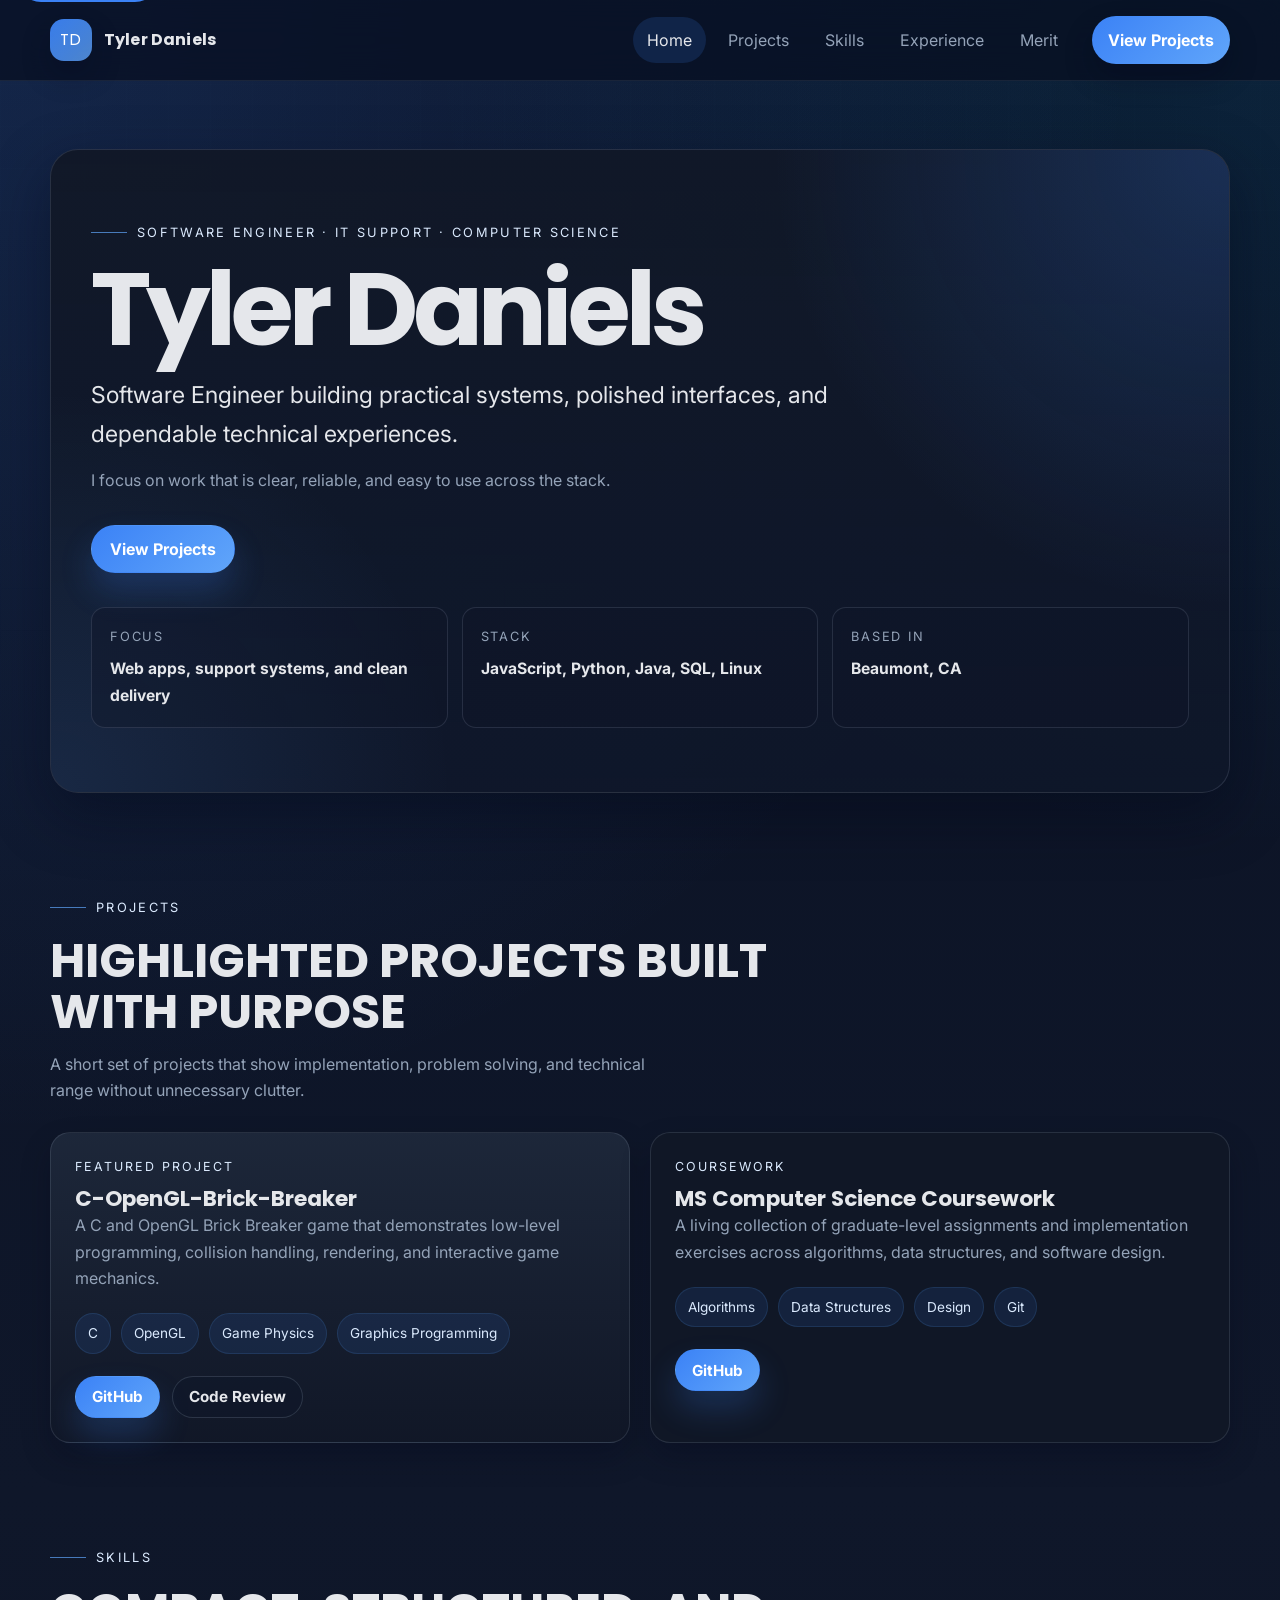
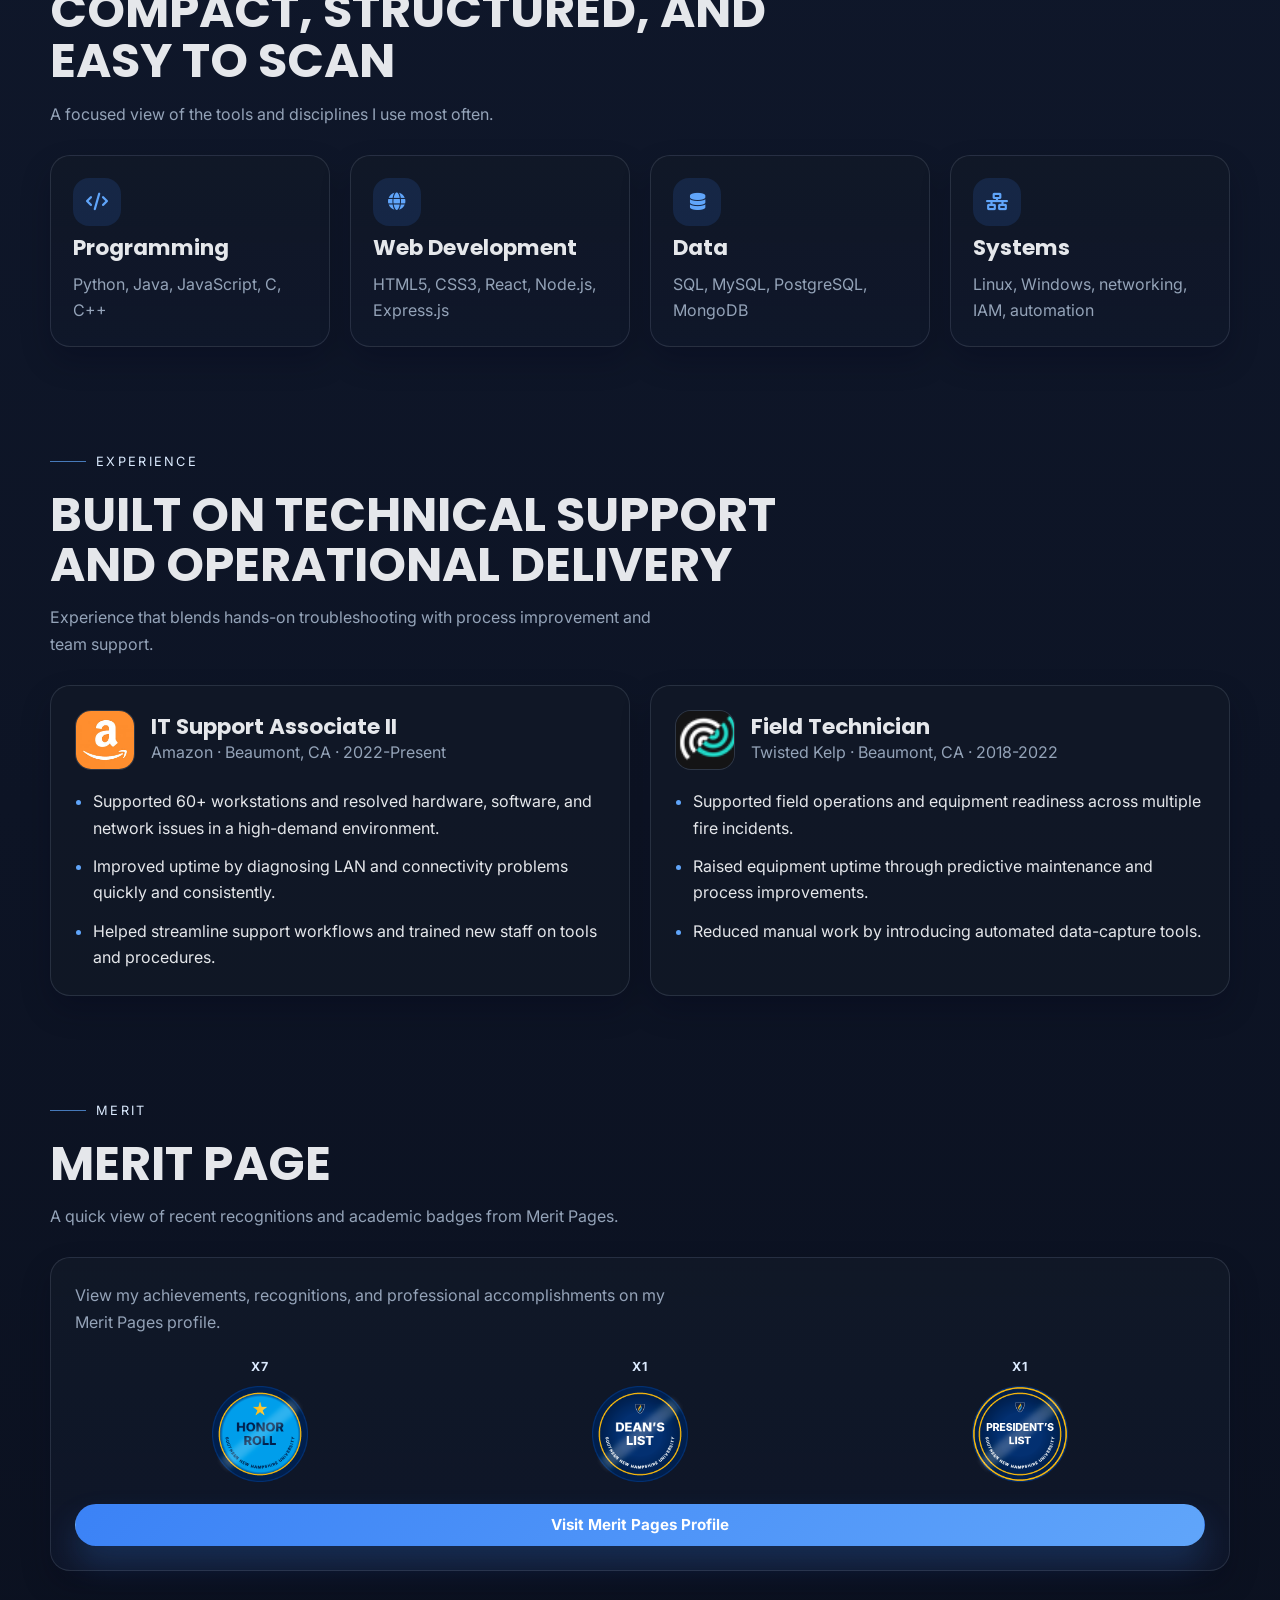
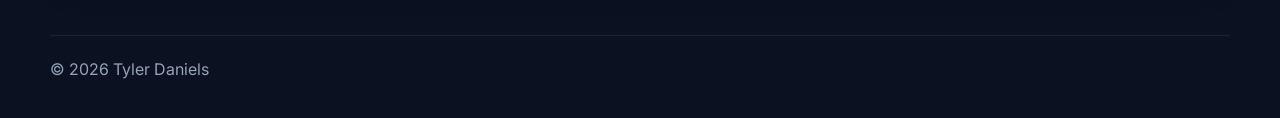
==== commit 9d2ea343: "Uppercase section headings in index.html Update h2 text for Projects, Skills, and Experience section" ====
--- a/index.html
+++ b/index.html
@@ -81,7 +81,7 @@
       <div class="container" data-reveal>
         <div class="section-heading">
           <p class="eyebrow">Projects</p>
-          <h2>Selected work presented clearly.</h2>
+          <h2>HIGHLIGHTED PROJECTS BUILT WITH PURPOSE</h2>
           <p class="section-lead">A short set of projects that show implementation, problem solving, and technical range without unnecessary clutter.</p>
         </div>
 
@@ -128,7 +128,7 @@
       <div class="container" data-reveal>
         <div class="section-heading">
           <p class="eyebrow">Skills</p>
-          <h2>Compact, structured, and easy to scan.</h2>
+          <h2>COMPACT, STRUCTURED, AND EASY TO SCAN</h2>
           <p class="section-lead">A focused view of the tools and disciplines I use most often.</p>
         </div>
 
@@ -161,7 +161,7 @@
       <div class="container" data-reveal>
         <div class="section-heading">
           <p class="eyebrow">Experience</p>
-          <h2>Built on technical support and operational delivery.</h2>
+          <h2>BUILT ON TECHNICAL SUPPORT AND OPERATIONAL DELIVERY</h2>
           <p class="section-lead">Experience that blends hands-on troubleshooting with process improvement and team support.</p>
         </div>
 
@@ -203,7 +203,7 @@
       <div class="container" data-reveal>
         <div class="section-heading">
           <p class="eyebrow">Merit</p>
-          <h2>Merit Page</h2>
+          <h2>MERIT PAGE</h2>
           <p class="section-lead">A quick view of recent recognitions and academic badges from Merit Pages.</p>
         </div>
 
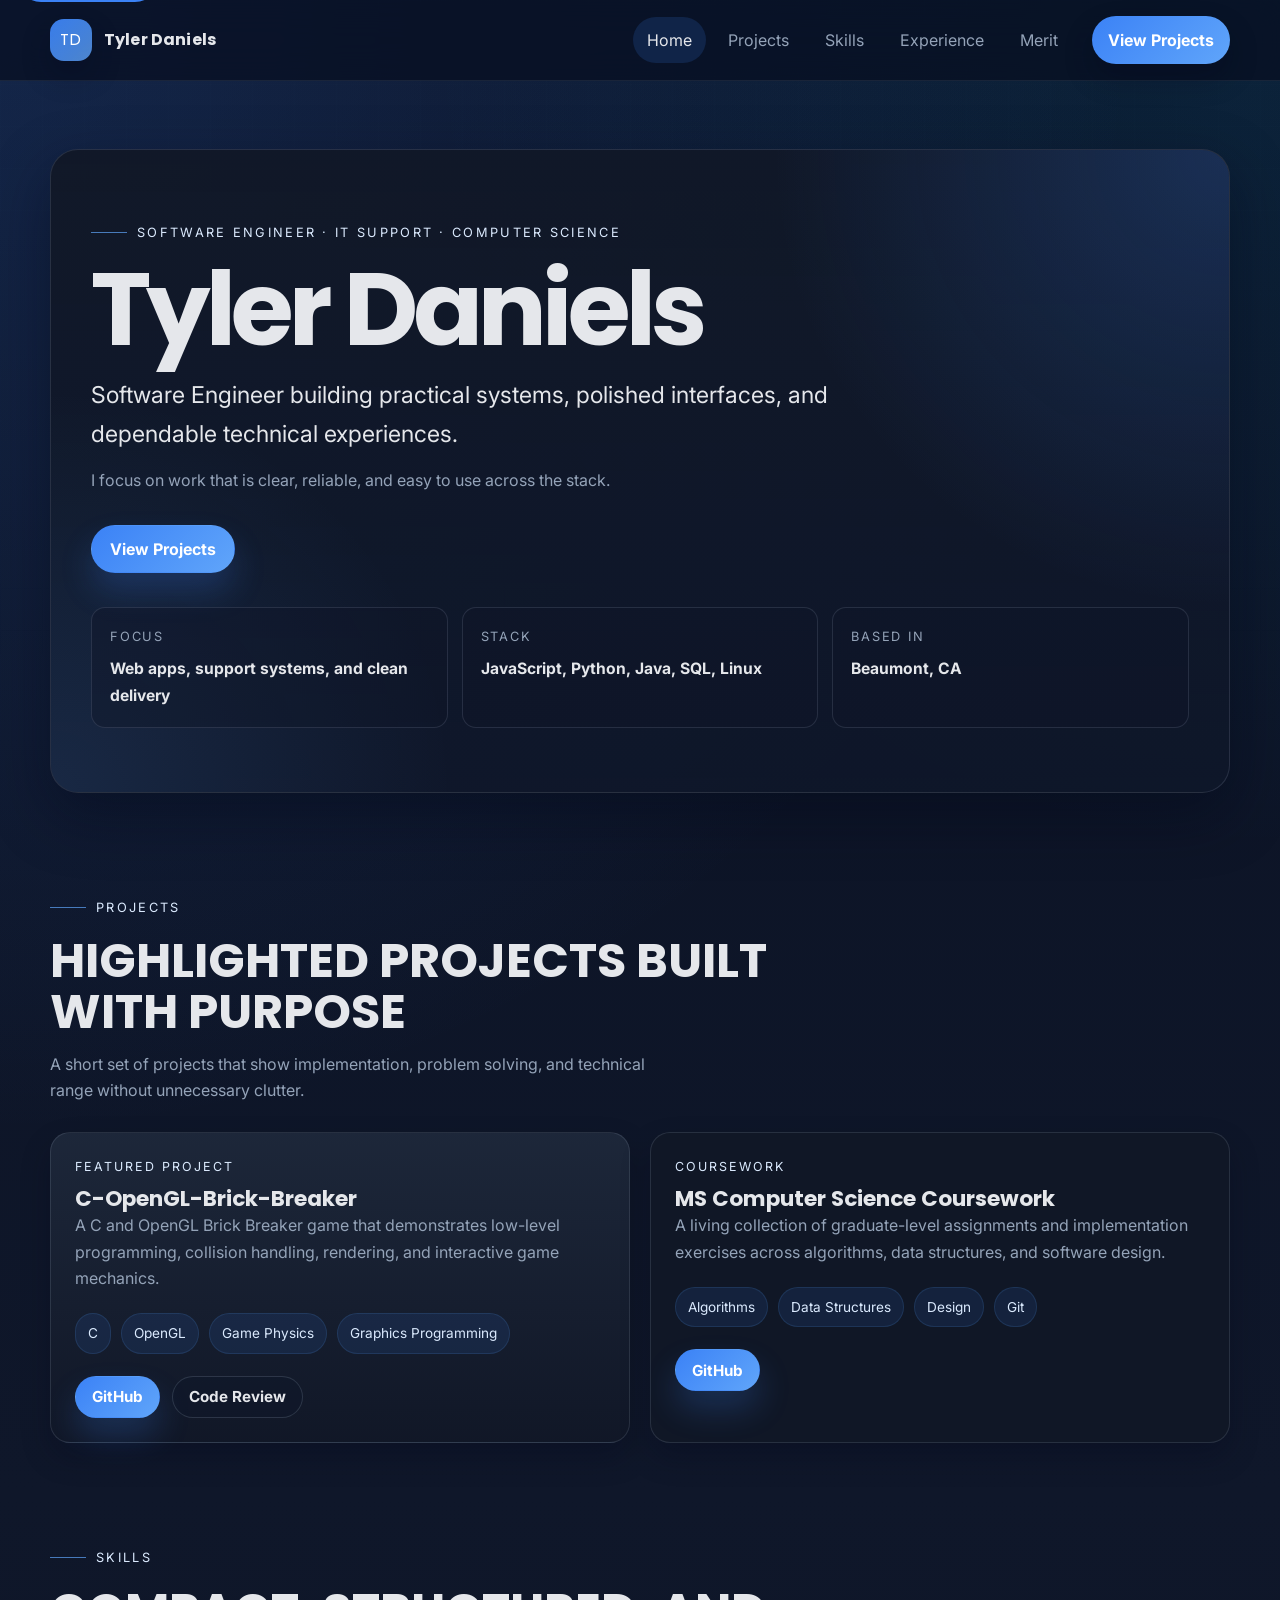
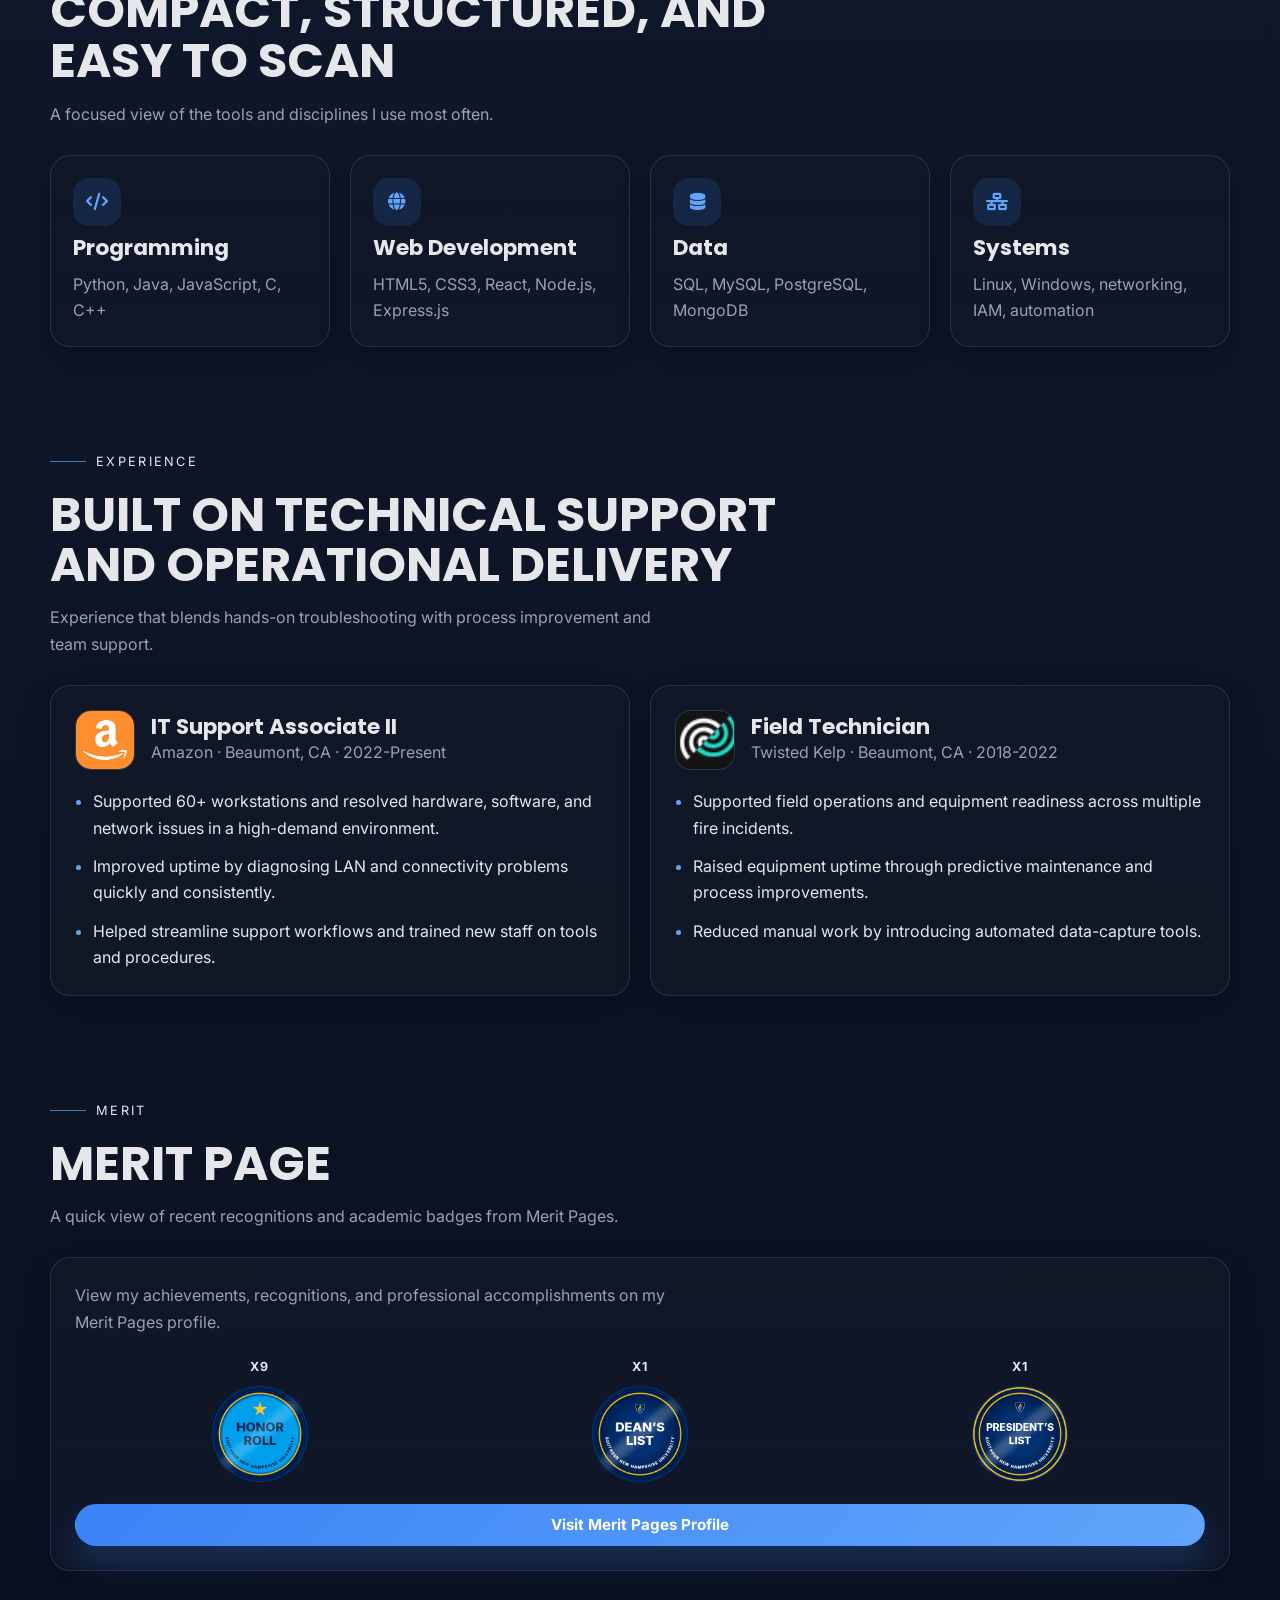
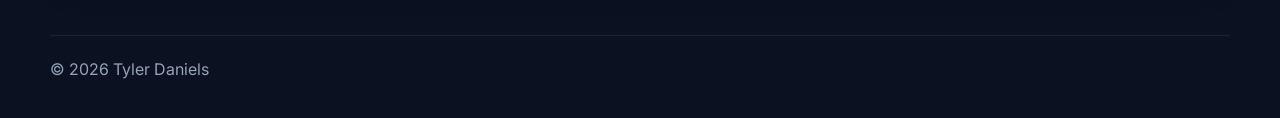
==== commit 99a15605: "Update merit badge count from 7 to 9 Update the Honor Roll Badge count to reflect the latest achieve" ====
--- a/index.html
+++ b/index.html
@@ -212,7 +212,7 @@
             <p>View my achievements, recognitions, and professional accomplishments on my Merit Pages profile.</p>
             <div class="merit-badges" aria-label="Recent Merit Pages badges">
               <div class="merit-badge-item">
-                <span class="merit-badge-count">x7</span>
+                <span class="merit-badge-count">x9</span>
                 <img src="Images/Honor_Roll_Badge_March_2026.png" alt="Honor Roll Badge March 2026, earned seven times" class="merit-badge" loading="lazy">
               </div>
               <div class="merit-badge-item">
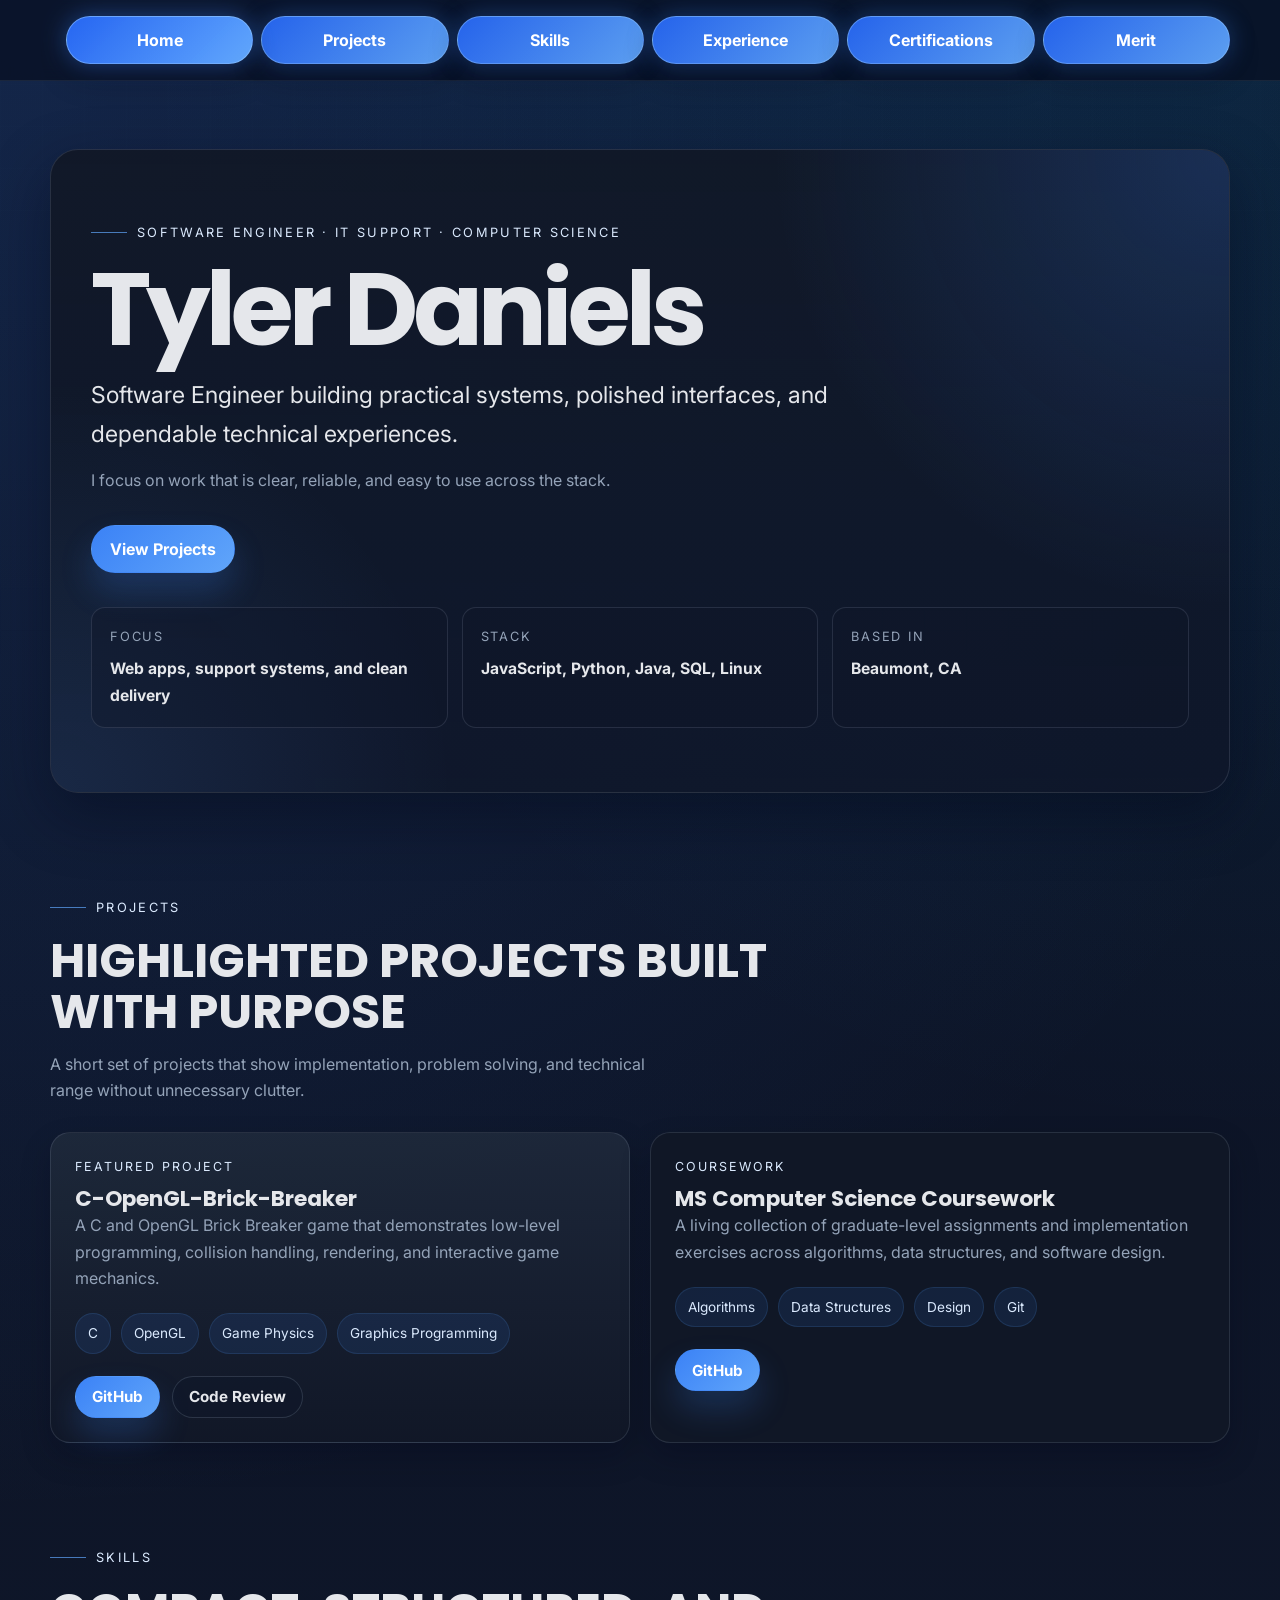
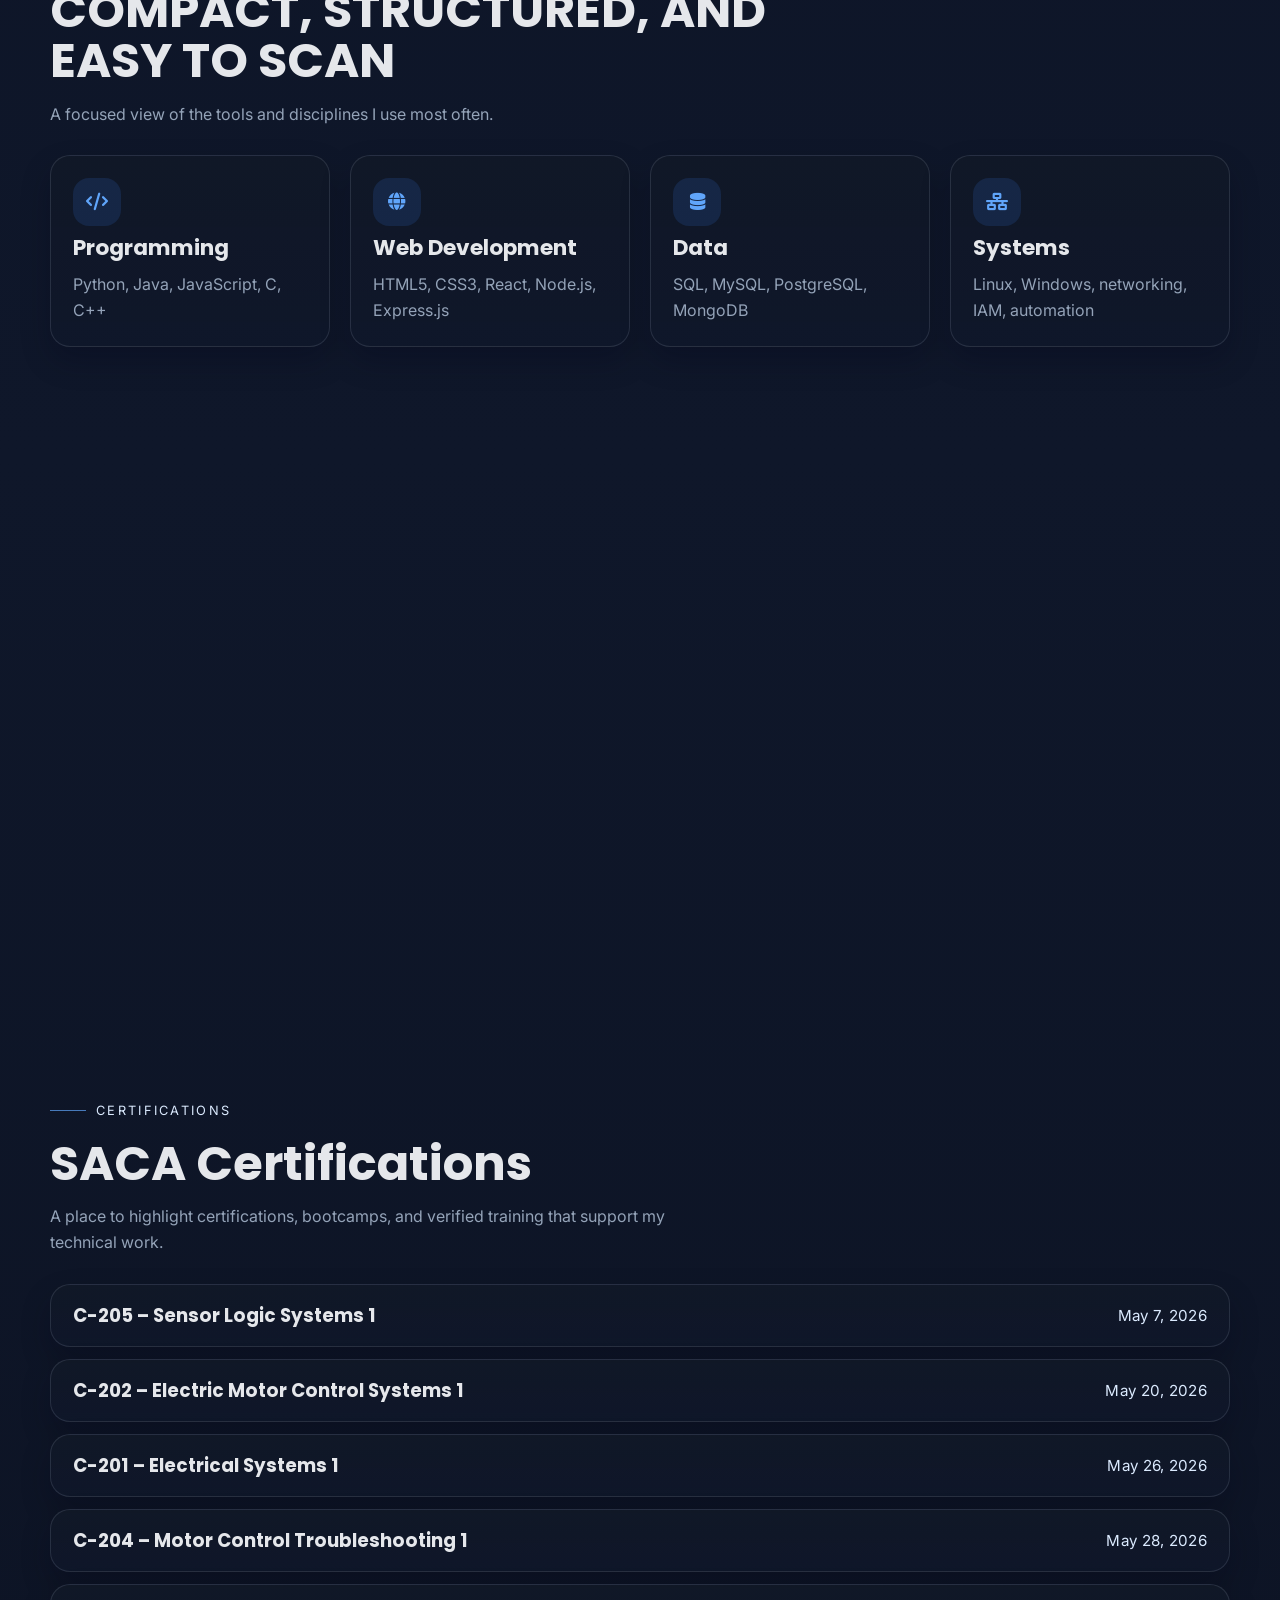
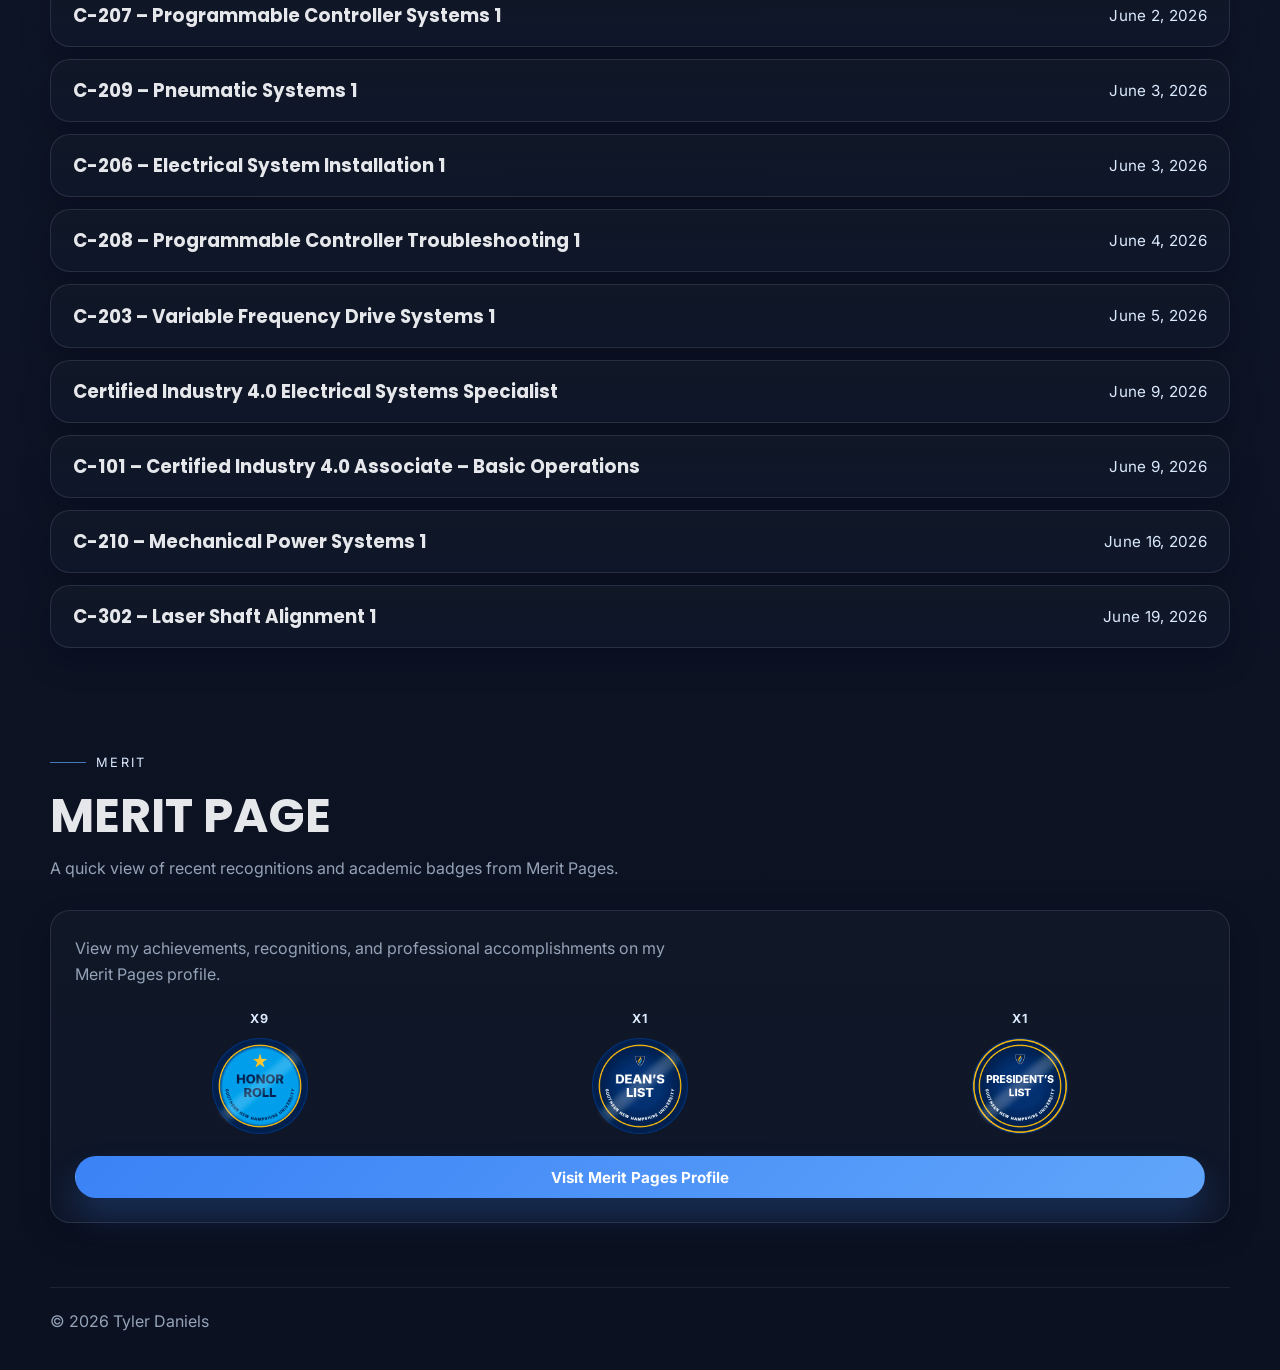
==== commit ab59e371: "Add certifications section and restyle nav Introduces a new Certifications section with SACA credent" ====
--- a/index.html
+++ b/index.html
@@ -18,30 +18,24 @@
   <link rel="preconnect" href="https://fonts.googleapis.com">
   <link rel="preconnect" href="https://fonts.gstatic.com" crossorigin>
   <link rel="preconnect" href="https://cdnjs.cloudflare.com" crossorigin>
-  <link rel="preload" href="https://fonts.googleapis.com/css2?family=Inter:wght@400;700&family=Poppins:wght@700&display=swap" as="style" onload="this.onload=null;this.rel='stylesheet'">
-  <noscript><link rel="stylesheet" href="https://fonts.googleapis.com/css2?family=Inter:wght@400;700&family=Poppins:wght@700&display=swap"></noscript>
-  <link rel="preload" href="css/style.css?v=20260402" as="style" onload="this.onload=null;this.rel='stylesheet'">
-  <noscript><link rel="stylesheet" href="css/style.css?v=20260402"></noscript>
-  <link rel="preload" href="https://cdnjs.cloudflare.com/ajax/libs/font-awesome/6.5.2/css/all.min.css" as="style" onload="this.onload=null;this.rel='stylesheet'">
-  <noscript><link rel="stylesheet" href="https://cdnjs.cloudflare.com/ajax/libs/font-awesome/6.5.2/css/all.min.css"></noscript>
+  <link rel="stylesheet" href="https://fonts.googleapis.com/css2?family=Inter:wght@400;700&family=Poppins:wght@700&display=swap">
+  <link rel="stylesheet" href="css/style.css?v=20260402">
+  <link rel="stylesheet" href="https://cdnjs.cloudflare.com/ajax/libs/font-awesome/6.5.2/css/all.min.css">
 </head>
 <body>
-  <a class="skip-link" href="#maincontent">Skip to content</a>
 
   <nav class="sticky-nav" aria-label="Primary">
     <div class="nav-container">
       <a class="brand" href="#home" aria-label="Tyler Daniels home">
-        <span class="brand-mark">TD</span>
-        <span class="brand-text">Tyler Daniels</span>
       </a>
       <div class="nav-menu" id="nav-menu">
         <a href="#home" class="nav-link">Home</a>
         <a href="#projects" class="nav-link">Projects</a>
         <a href="#skills" class="nav-link">Skills</a>
         <a href="#experience" class="nav-link">Experience</a>
+        <a href="#certifications" class="nav-link">Certifications</a>
         <a href="#merit" class="nav-link">Merit</a>
       </div>
-      <a class="nav-cta" href="#projects">View Projects</a>
       <button class="nav-toggle" id="nav-toggle" type="button" aria-label="Toggle navigation" aria-controls="nav-menu" aria-expanded="false">
         <span></span>
         <span></span>
@@ -199,6 +193,71 @@
       </div>
     </section>
 
+    <section id="certifications" class="section section--alt">
+      <div class="container" data-reveal>
+        <div class="section-heading">
+          <p class="eyebrow">Certifications</p>
+          <h2>SACA Certifications</h2>
+          <p class="section-lead">A place to highlight certifications, bootcamps, and verified training that support my technical work.</p>
+        </div>
+
+        <div class="cert-list">
+          <div class="cert-row">
+            <h3>C-205 – Sensor Logic Systems 1</h3>
+            <span class="cert-row__date">May 7, 2026</span>
+          </div>
+          <div class="cert-row">
+            <h3>C-202 – Electric Motor Control Systems 1</h3>
+            <span class="cert-row__date">May 20, 2026</span>
+          </div>
+          <div class="cert-row">
+            <h3>C-201 – Electrical Systems 1</h3>
+            <span class="cert-row__date">May 26, 2026</span>
+          </div>
+          <div class="cert-row">
+            <h3>C-204 – Motor Control Troubleshooting 1</h3>
+            <span class="cert-row__date">May 28, 2026</span>
+          </div>
+          <div class="cert-row">
+            <h3>C-207 – Programmable Controller Systems 1</h3>
+            <span class="cert-row__date">June 2, 2026</span>
+          </div>
+          <div class="cert-row">
+            <h3>C-209 – Pneumatic Systems 1</h3>
+            <span class="cert-row__date">June 3, 2026</span>
+          </div>
+          <div class="cert-row">
+            <h3>C-206 – Electrical System Installation 1</h3>
+            <span class="cert-row__date">June 3, 2026</span>
+          </div>
+          <div class="cert-row">
+            <h3>C-208 – Programmable Controller Troubleshooting 1</h3>
+            <span class="cert-row__date">June 4, 2026</span>
+          </div>
+          <div class="cert-row">
+            <h3>C-203 – Variable Frequency Drive Systems 1</h3>
+            <span class="cert-row__date">June 5, 2026</span>
+          </div>
+          <div class="cert-row">
+            <h3>Certified Industry 4.0 Electrical Systems Specialist</h3>
+            <span class="cert-row__date">June 9, 2026</span>
+          </div>
+          <div class="cert-row">
+            <h3>C-101 – Certified Industry 4.0 Associate – Basic Operations</h3>
+            <span class="cert-row__date">June 9, 2026</span>
+          </div>
+          <div class="cert-row">
+            <h3>C-210 – Mechanical Power Systems 1</h3>
+            <span class="cert-row__date">June 16, 2026</span>
+          </div>
+          <div class="cert-row">
+            <h3>C-302 – Laser Shaft Alignment 1</h3>
+            <span class="cert-row__date">June 19, 2026</span>
+          </div>
+        </div>
+      </div>
+    </section>
+
     <section id="merit" class="section section--alt">
       <div class="container" data-reveal>
         <div class="section-heading">
--- a/css/style.css
+++ b/css/style.css
@@ -126,7 +126,7 @@
   min-height: 80px;
   display: flex;
   align-items: center;
-  gap: 20px;
+  gap: 16px;
 }
 
 .brand {
@@ -157,38 +157,54 @@
 }
 
 .nav-menu {
-  display: flex;
+  display: grid;
+  grid-template-columns: repeat(6, minmax(0, 1fr));
   align-items: center;
   gap: 8px;
-  margin-left: auto;
+  flex: 1 1 auto;
+  margin-left: 0;
 }
 
 .nav-link {
-  color: var(--muted);
+  color: #fff;
   padding: 10px 14px;
   border-radius: 999px;
-  transition: color 180ms ease, background-color 180ms ease, transform 180ms ease;
+  text-align: center;
+  background: linear-gradient(135deg, rgba(37, 99, 235, 1), rgba(96, 165, 250, 0.96));
+  border: 1px solid rgba(147, 197, 253, 0.45);
+  box-shadow: 0 0 24px rgba(59, 130, 246, 0.34), 0 14px 30px rgba(2, 6, 23, 0.3);
+  font-weight: 700;
+  transition: transform 180ms ease, box-shadow 180ms ease, filter 180ms ease;
 }
 
 .nav-link:hover,
 .nav-link.active {
-  color: var(--text);
-  background: rgba(59, 130, 246, 0.16);
+  color: #fff;
+  background: linear-gradient(135deg, rgba(37, 99, 235, 1), rgba(96, 165, 250, 0.98));
+  border-color: rgba(147, 197, 253, 0.5);
+  box-shadow: 0 0 24px rgba(59, 130, 246, 0.42), 0 14px 30px rgba(2, 6, 23, 0.3);
+  filter: brightness(1.03);
 }
 
 .nav-cta {
-  padding: 11px 16px;
+  width: 184px;
+  height: 48px;
+  display: inline-flex;
+  align-items: center;
+  justify-content: center;
   border-radius: 999px;
-  background: linear-gradient(135deg, var(--accent), var(--accent-soft));
+  background: linear-gradient(135deg, rgba(37, 99, 235, 1), rgba(96, 165, 250, 0.96));
   color: #fff;
-  box-shadow: var(--shadow-soft);
+  border: 1px solid rgba(147, 197, 253, 0.45);
+  box-shadow: 0 0 24px rgba(59, 130, 246, 0.34), 0 14px 30px rgba(2, 6, 23, 0.3);
   font-weight: 700;
-  transition: transform 180ms ease, box-shadow 180ms ease;
+  transition: transform 180ms ease, box-shadow 180ms ease, filter 180ms ease;
 }
 
 .nav-cta:hover {
   transform: translateY(-2px);
-  box-shadow: 0 18px 35px rgba(59, 130, 246, 0.24);
+  box-shadow: 0 0 30px rgba(59, 130, 246, 0.48), 0 18px 36px rgba(2, 6, 23, 0.34);
+  filter: brightness(1.05);
 }
 
 .nav-toggle {
@@ -376,6 +392,7 @@
 .project-grid,
 .skill-grid,
 .experience-list,
+.cert-grid,
 .contact-grid {
   display: grid;
   gap: 20px;
@@ -486,6 +503,42 @@
 
 .experience-list {
   grid-template-columns: repeat(2, minmax(0, 1fr));
+}
+
+.cert-grid {
+  gap: 12px;
+}
+
+.cert-list {
+  display: grid;
+  gap: 12px;
+}
+
+.cert-row {
+  display: grid;
+  grid-template-columns: minmax(0, 1fr) 180px;
+  align-items: center;
+  gap: 20px;
+  padding: 18px 22px;
+  border-radius: var(--radius-lg);
+  border: 1px solid var(--border);
+  background: linear-gradient(180deg, rgba(17, 24, 39, 0.95), rgba(15, 23, 42, 0.9));
+  box-shadow: var(--shadow-soft);
+}
+
+.cert-row h3 {
+  font-family: var(--font-heading);
+  font-size: 1.15rem;
+  line-height: 1.25;
+}
+
+.cert-row__date {
+  color: var(--accent-ink);
+  font-size: 0.95rem;
+  letter-spacing: 0.02em;
+  white-space: nowrap;
+  justify-self: end;
+  text-align: right;
 }
 
 .merit-card {
@@ -685,6 +738,17 @@
   .contact-card {
     padding: 20px;
   }
+
+  .cert-row {
+    grid-template-columns: 1fr;
+    gap: 8px;
+    padding: 18px 20px;
+  }
+
+  .cert-row__date {
+    justify-self: start;
+    text-align: left;
+  }
 }
 
 @media (prefers-reduced-motion: reduce) {
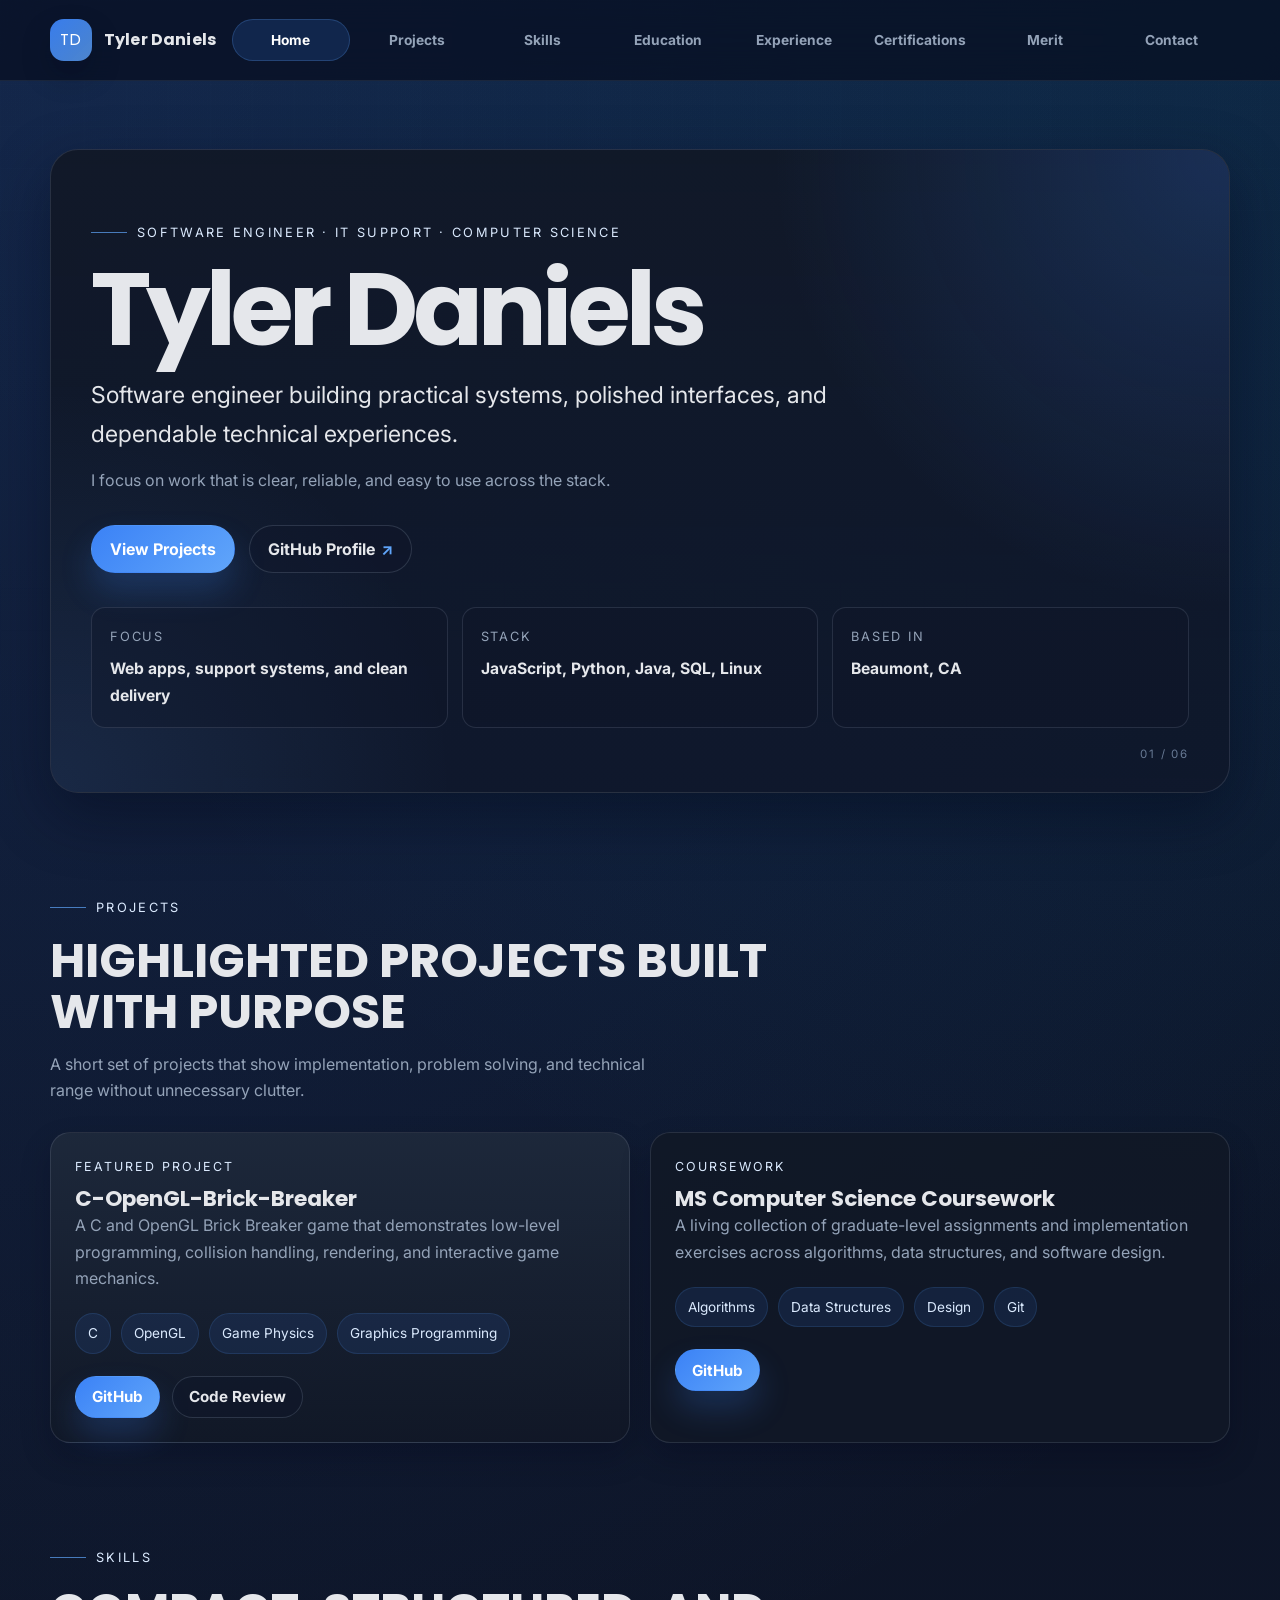
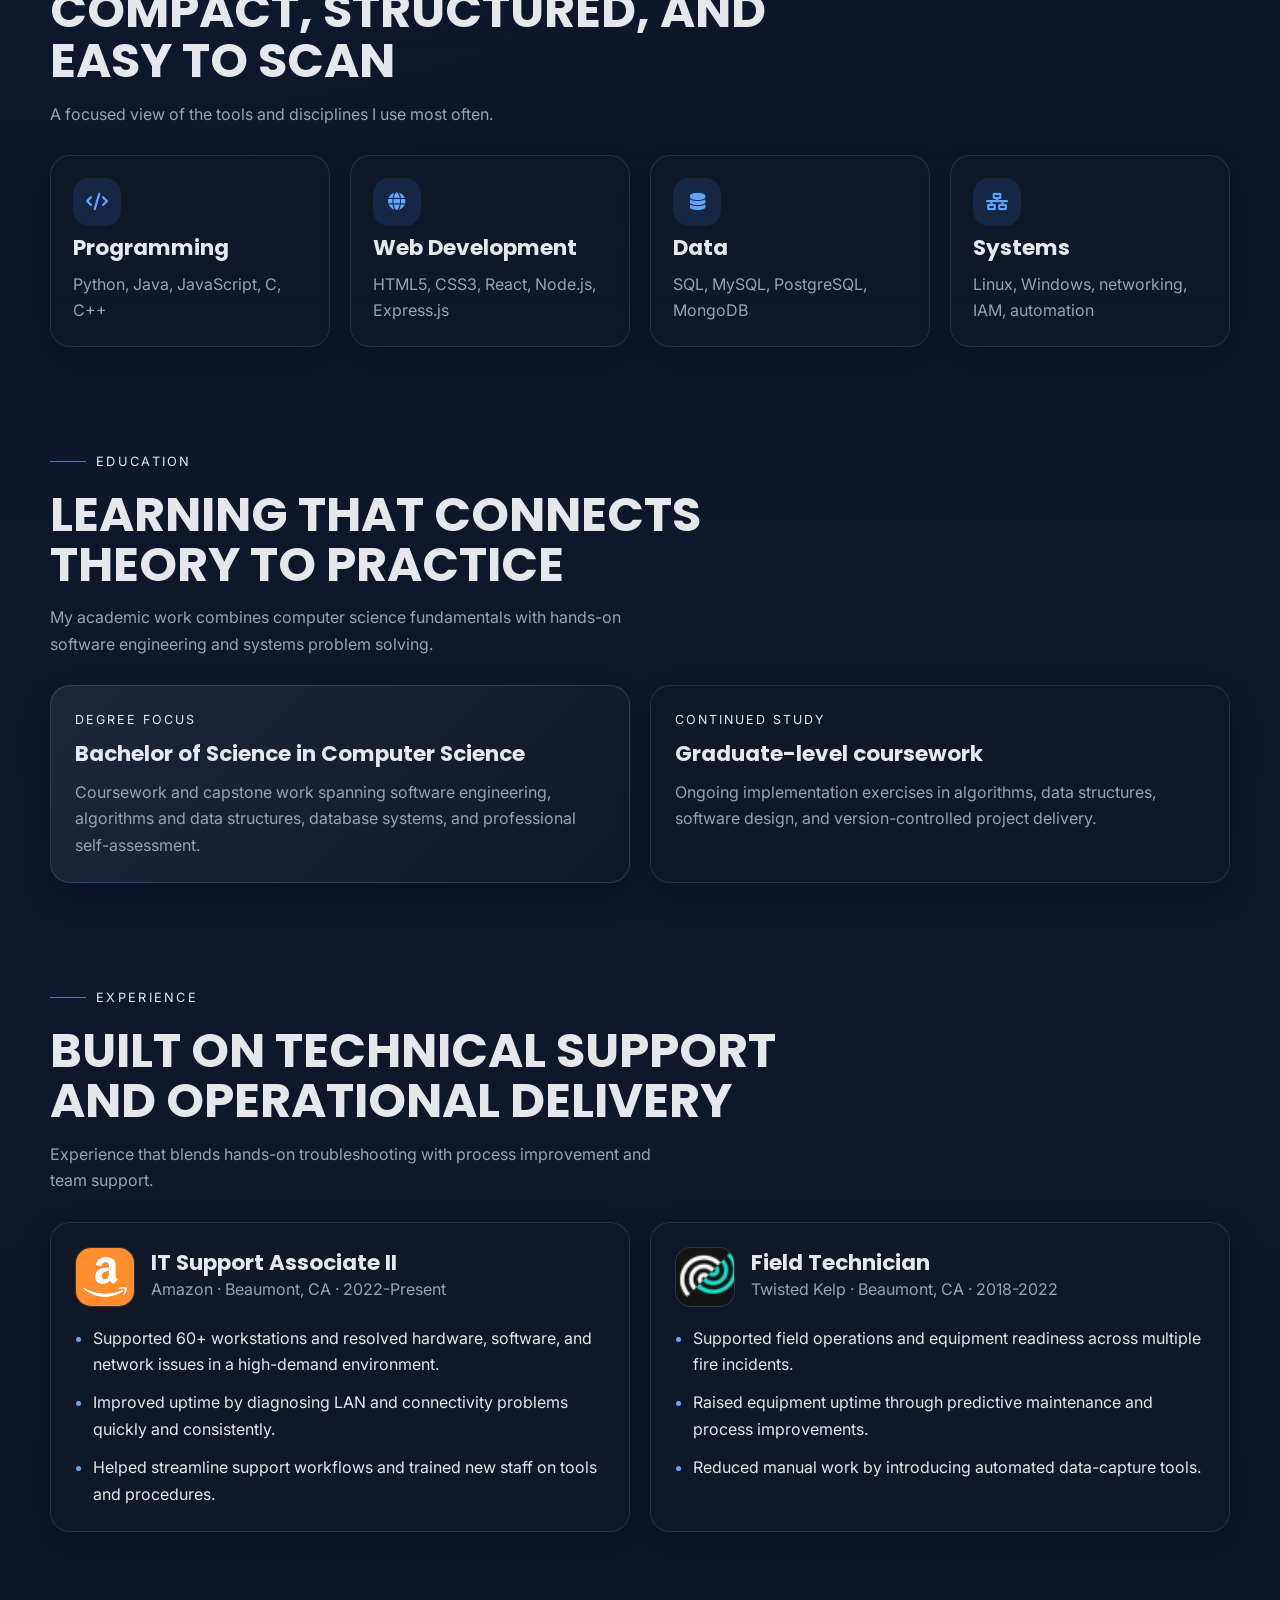
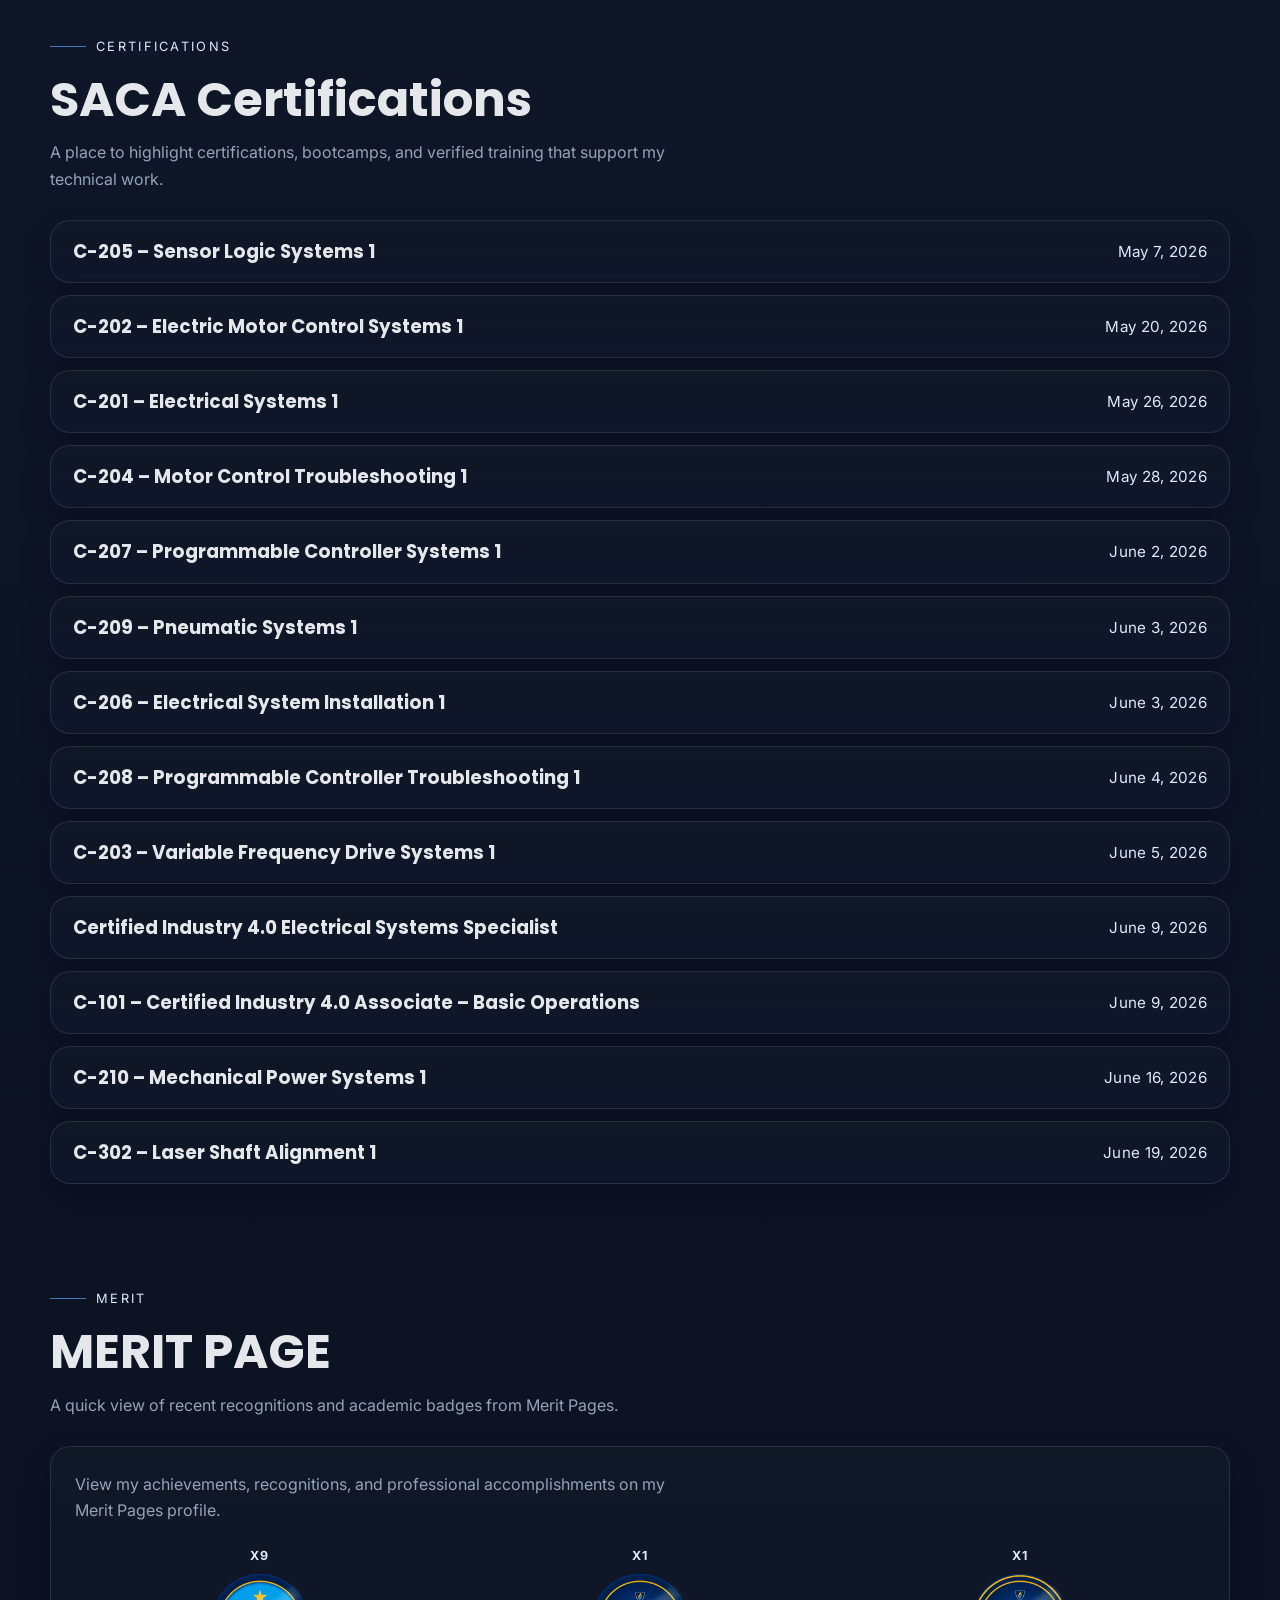
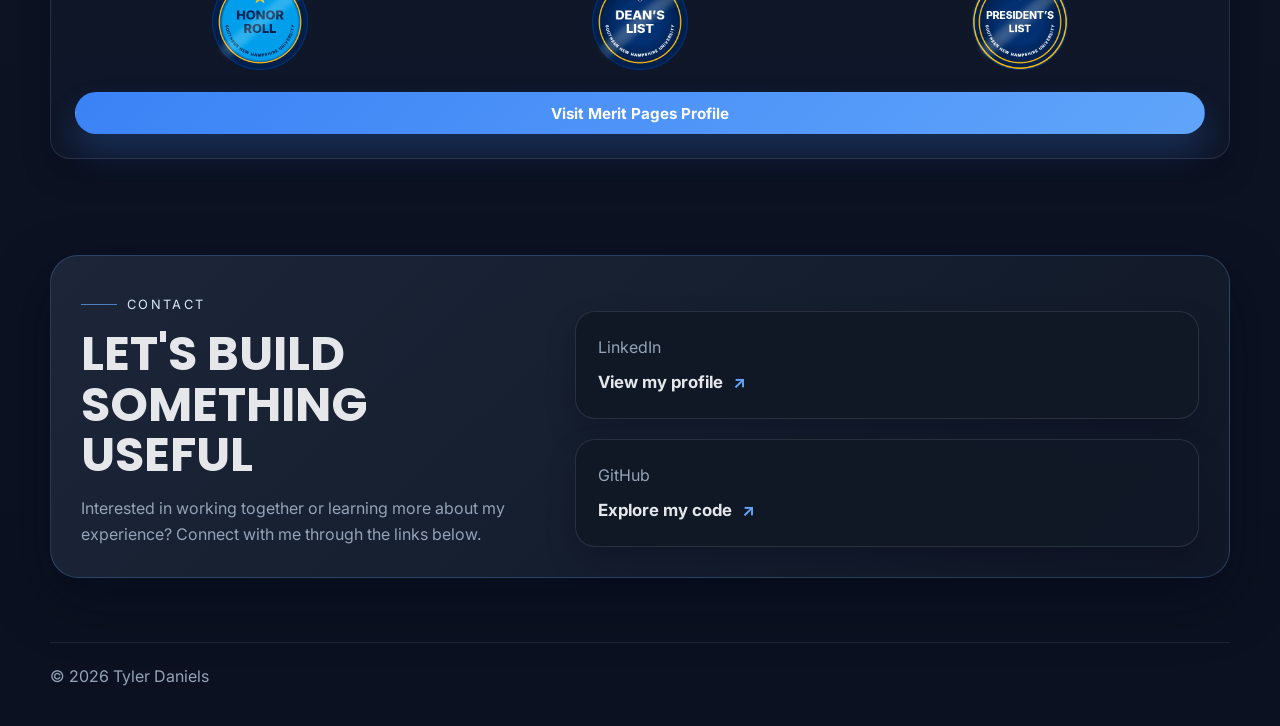
==== commit 79d3c0ff: "Refresh portfolio navigation and content Adds Education and Contact sections, expands navigation acr" ====
--- a/index.html
+++ b/index.html
@@ -27,16 +27,20 @@
   <nav class="sticky-nav" aria-label="Primary">
     <div class="nav-container">
       <a class="brand" href="#home" aria-label="Tyler Daniels home">
+        <span class="brand-mark" aria-hidden="true">TD</span>
+        <span class="brand-text">Tyler Daniels</span>
       </a>
       <div class="nav-menu" id="nav-menu">
         <a href="#home" class="nav-link">Home</a>
         <a href="#projects" class="nav-link">Projects</a>
         <a href="#skills" class="nav-link">Skills</a>
+        <a href="#education" class="nav-link">Education</a>
         <a href="#experience" class="nav-link">Experience</a>
         <a href="#certifications" class="nav-link">Certifications</a>
         <a href="#merit" class="nav-link">Merit</a>
-      </div>
-      <button class="nav-toggle" id="nav-toggle" type="button" aria-label="Toggle navigation" aria-controls="nav-menu" aria-expanded="false">
+        <a href="#contact" class="nav-link">Contact</a>
+      </div>
+      <button class="nav-toggle" id="nav-toggle" type="button" aria-label="Open navigation" aria-controls="nav-menu" aria-expanded="false">
         <span></span>
         <span></span>
         <span></span>
@@ -49,10 +53,11 @@
       <div class="container hero__inner" data-reveal>
         <p class="eyebrow">Software Engineer · IT Support · Computer Science</p>
         <h1>Tyler Daniels</h1>
-        <p class="hero__role">Software Engineer building practical systems, polished interfaces, and dependable technical experiences.</p>
+        <p class="hero__role">Software engineer building practical systems, polished interfaces, and dependable technical experiences.</p>
         <p class="hero__value">I focus on work that is clear, reliable, and easy to use across the stack.</p>
         <div class="hero__actions">
           <a class="btn btn--primary" href="#projects">View Projects</a>
+          <a class="btn btn--secondary" href="https://github.com/xtyledan" target="_blank" rel="noopener noreferrer">GitHub Profile <span aria-hidden="true">↗</span></a>
         </div>
         <div class="hero__snapshot" aria-label="Quick summary">
           <div class="snapshot-card">
@@ -146,6 +151,29 @@
             <i class="fa-solid fa-network-wired"></i>
             <h3>Systems</h3>
             <p>Linux, Windows, networking, IAM, automation</p>
+          </article>
+        </div>
+      </div>
+    </section>
+
+    <section id="education" class="section">
+      <div class="container" data-reveal>
+        <div class="section-heading">
+          <p class="eyebrow">Education</p>
+          <h2>LEARNING THAT CONNECTS THEORY TO PRACTICE</h2>
+          <p class="section-lead">My academic work combines computer science fundamentals with hands-on software engineering and systems problem solving.</p>
+        </div>
+
+        <div class="education-grid">
+          <article class="education-card education-card--primary">
+            <p class="project-kicker">Degree focus</p>
+            <h3>Bachelor of Science in Computer Science</h3>
+            <p>Coursework and capstone work spanning software engineering, algorithms and data structures, database systems, and professional self-assessment.</p>
+          </article>
+          <article class="education-card">
+            <p class="project-kicker">Continued study</p>
+            <h3>Graduate-level coursework</h3>
+            <p>Ongoing implementation exercises in algorithms, data structures, software design, and version-controlled project delivery.</p>
           </article>
         </div>
       </div>
@@ -272,7 +300,7 @@
             <div class="merit-badges" aria-label="Recent Merit Pages badges">
               <div class="merit-badge-item">
                 <span class="merit-badge-count">x9</span>
-                <img src="Images/Honor_Roll_Badge_March_2026.png" alt="Honor Roll Badge March 2026, earned seven times" class="merit-badge" loading="lazy">
+                <img src="Images/Honor_Roll_Badge_March_2026.png" alt="Honor Roll Badge March 2026, earned nine times" class="merit-badge" loading="lazy">
               </div>
               <div class="merit-badge-item">
                 <span class="merit-badge-count">x1</span>
@@ -285,6 +313,28 @@
             </div>
             <a href="https://meritpages.com/tylerdaniels" target="_blank" rel="noopener" class="btn btn--primary btn--small">
               Visit Merit Pages Profile
+            </a>
+          </div>
+        </div>
+      </div>
+    </section>
+
+    <section id="contact" class="section section--contact">
+      <div class="container" data-reveal>
+        <div class="contact-panel">
+          <div>
+            <p class="eyebrow">Contact</p>
+            <h2>LET'S BUILD SOMETHING USEFUL</h2>
+            <p class="section-lead">Interested in working together or learning more about my experience? Connect with me through the links below.</p>
+          </div>
+          <div class="contact-grid">
+            <a class="contact-card contact-card--link" href="https://www.linkedin.com/in/tyler-daniels2000/" target="_blank" rel="noopener noreferrer">
+              <span class="contact-label">LinkedIn</span>
+              <strong>View my profile <span aria-hidden="true">↗</span></strong>
+            </a>
+            <a class="contact-card contact-card--link" href="https://github.com/xtyledan" target="_blank" rel="noopener noreferrer">
+              <span class="contact-label">GitHub</span>
+              <strong>Explore my code <span aria-hidden="true">↗</span></strong>
             </a>
           </div>
         </div>
--- a/css/style.css
+++ b/css/style.css
@@ -158,7 +158,7 @@
 
 .nav-menu {
   display: grid;
-  grid-template-columns: repeat(6, minmax(0, 1fr));
+  grid-template-columns: repeat(8, minmax(0, 1fr));
   align-items: center;
   gap: 8px;
   flex: 1 1 auto;
@@ -166,24 +166,21 @@
 }
 
 .nav-link {
-  color: #fff;
-  padding: 10px 14px;
+  color: var(--muted);
+  padding: 9px 10px;
   border-radius: 999px;
   text-align: center;
-  background: linear-gradient(135deg, rgba(37, 99, 235, 1), rgba(96, 165, 250, 0.96));
-  border: 1px solid rgba(147, 197, 253, 0.45);
-  box-shadow: 0 0 24px rgba(59, 130, 246, 0.34), 0 14px 30px rgba(2, 6, 23, 0.3);
+  border: 1px solid transparent;
+  font-size: 0.86rem;
   font-weight: 700;
-  transition: transform 180ms ease, box-shadow 180ms ease, filter 180ms ease;
+  transition: color 180ms ease, background-color 180ms ease, border-color 180ms ease;
 }
 
 .nav-link:hover,
 .nav-link.active {
   color: #fff;
-  background: linear-gradient(135deg, rgba(37, 99, 235, 1), rgba(96, 165, 250, 0.98));
-  border-color: rgba(147, 197, 253, 0.5);
-  box-shadow: 0 0 24px rgba(59, 130, 246, 0.42), 0 14px 30px rgba(2, 6, 23, 0.3);
-  filter: brightness(1.03);
+  background: rgba(59, 130, 246, 0.16);
+  border-color: rgba(96, 165, 250, 0.24);
 }
 
 .nav-cta {
@@ -229,6 +226,18 @@
   transition: transform 180ms ease, opacity 180ms ease;
 }
 
+.nav-toggle[aria-expanded='true'] span:nth-child(1) {
+  transform: translateY(7px) rotate(45deg);
+}
+
+.nav-toggle[aria-expanded='true'] span:nth-child(2) {
+  opacity: 0;
+}
+
+.nav-toggle[aria-expanded='true'] span:nth-child(3) {
+  transform: translateY(-7px) rotate(-45deg);
+}
+
 .hero {
   padding-top: 68px;
 }
@@ -241,6 +250,16 @@
   background: linear-gradient(180deg, rgba(17, 24, 39, 0.95), rgba(15, 23, 42, 0.86));
   box-shadow: var(--shadow);
   overflow: hidden;
+}
+
+.hero__inner::after {
+  content: '01 / 06';
+  position: absolute;
+  right: 40px;
+  bottom: 28px;
+  color: rgba(191, 219, 254, 0.5);
+  font-size: 0.72rem;
+  letter-spacing: 0.16em;
 }
 
 .hero__inner::before {
@@ -308,6 +327,12 @@
   gap: 14px;
   flex-wrap: wrap;
   margin-top: 32px;
+}
+
+.hero__actions .btn--secondary span,
+.contact-card strong span {
+  color: var(--accent-soft);
+  margin-left: 6px;
 }
 
 .btn {
@@ -391,6 +416,7 @@
 
 .project-grid,
 .skill-grid,
+.education-grid,
 .experience-list,
 .cert-grid,
 .contact-grid {
@@ -488,6 +514,34 @@
   gap: 10px;
   align-content: start;
   background: linear-gradient(180deg, rgba(17, 24, 39, 0.95), rgba(15, 23, 42, 0.9));
+}
+
+.education-grid {
+  grid-template-columns: repeat(2, minmax(0, 1fr));
+}
+
+.education-card {
+  min-height: 190px;
+  padding: 24px;
+  border-radius: var(--radius-lg);
+  border: 1px solid var(--border);
+  background: linear-gradient(180deg, rgba(17, 24, 39, 0.95), rgba(15, 23, 42, 0.9));
+  box-shadow: var(--shadow-soft);
+}
+
+.education-card--primary {
+  border-color: var(--border-strong);
+  background: linear-gradient(135deg, rgba(30, 41, 59, 0.92), rgba(17, 24, 39, 0.94));
+}
+
+.education-card h3 {
+  font-size: 1.35rem;
+  line-height: 1.2;
+  margin-bottom: 12px;
+}
+
+.education-card p:last-child {
+  color: var(--muted);
 }
 
 .skill-card i {
@@ -640,6 +694,32 @@
   font-size: 1.05rem;
 }
 
+.contact-panel {
+  display: grid;
+  grid-template-columns: minmax(0, 0.85fr) minmax(0, 1.15fr);
+  gap: 32px;
+  align-items: end;
+  padding: 30px;
+  border: 1px solid var(--border-strong);
+  border-radius: var(--radius-xl);
+  background: linear-gradient(135deg, rgba(30, 41, 59, 0.9), rgba(17, 24, 39, 0.94));
+  box-shadow: var(--shadow);
+}
+
+.contact-panel h2 {
+  font-size: clamp(2rem, 4vw, 3rem);
+  line-height: 1.05;
+  margin-bottom: 14px;
+}
+
+.contact-panel .eyebrow {
+  margin-bottom: 14px;
+}
+
+.contact-panel .contact-grid {
+  grid-template-columns: 1fr;
+}
+
 .footer {
   padding: 64px 0 36px;
 }
@@ -650,6 +730,66 @@
   color: var(--muted);
 }
 
+.video-container {
+  display: grid;
+  grid-template-columns: minmax(0, 1.35fr) minmax(280px, 0.65fr);
+  gap: 24px;
+  align-items: start;
+}
+
+.video-wrapper,
+.video-description {
+  border: 1px solid var(--border);
+  border-radius: var(--radius-lg);
+  background: var(--surface);
+  box-shadow: var(--shadow-soft);
+}
+
+.video-wrapper {
+  aspect-ratio: 16 / 9;
+  overflow: hidden;
+}
+
+.video-wrapper iframe {
+  width: 100%;
+  height: 100%;
+  display: block;
+}
+
+.video-description {
+  padding: 24px;
+}
+
+.video-description h3 {
+  font-size: 1.35rem;
+  line-height: 1.15;
+  margin-bottom: 12px;
+}
+
+.video-description p {
+  color: var(--muted);
+}
+
+.video-features {
+  display: grid;
+  gap: 12px;
+  margin-top: 24px;
+}
+
+.feature-item {
+  display: flex;
+  align-items: center;
+  gap: 12px;
+  color: var(--accent-ink);
+  font-size: 0.92rem;
+}
+
+.feature-item i {
+  width: 28px;
+  color: var(--accent-soft);
+  text-align: center;
+}
+
 [data-reveal] {
   opacity: 0;
   transform: translateY(18px);
@@ -668,9 +808,12 @@
 
   .project-grid,
   .skill-grid,
+  .education-grid,
   .experience-list,
   .merit-badges,
-  .hero__snapshot {
+  .hero__snapshot,
+  .contact-panel,
+  .video-container {
     grid-template-columns: 1fr;
   }
 
@@ -680,6 +823,10 @@
 
   .hero__inner {
     padding: 48px 24px;
+  }
+
+  .hero__inner::after {
+    right: 24px;
   }
 }
 
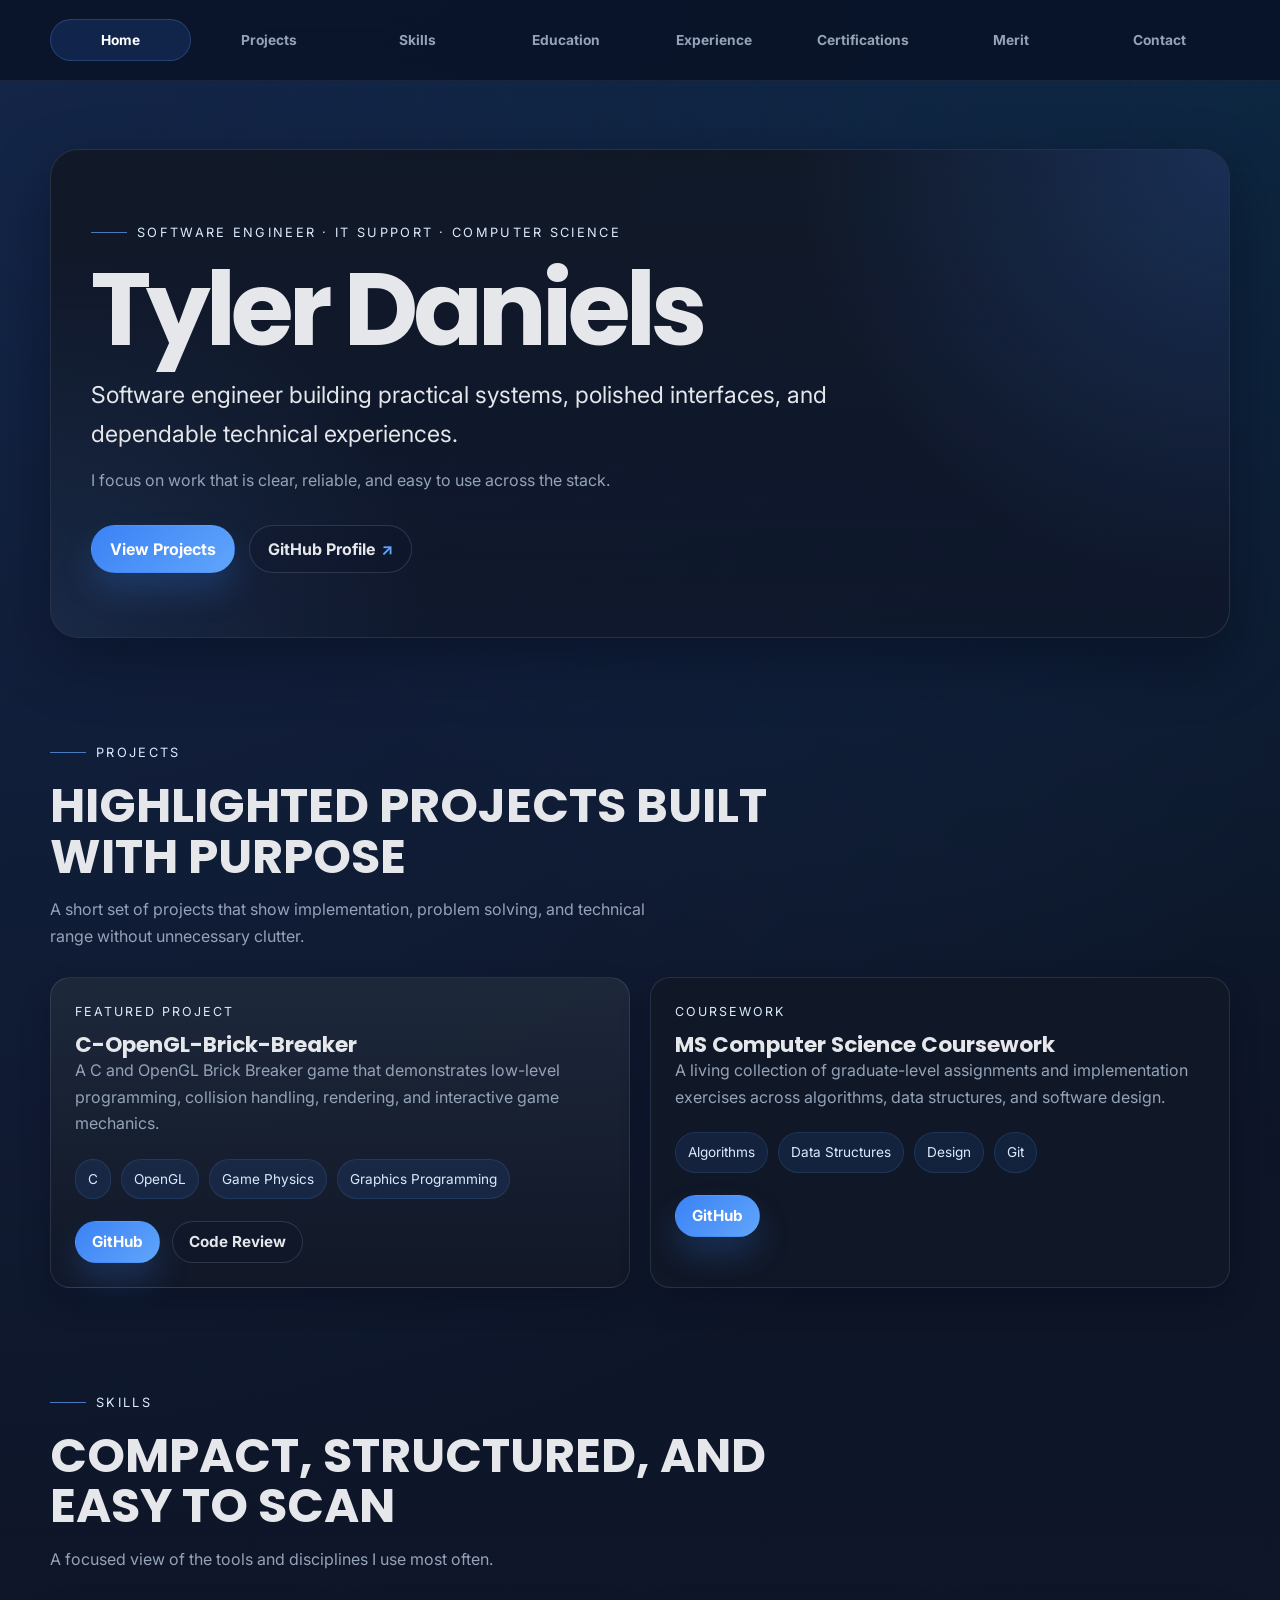
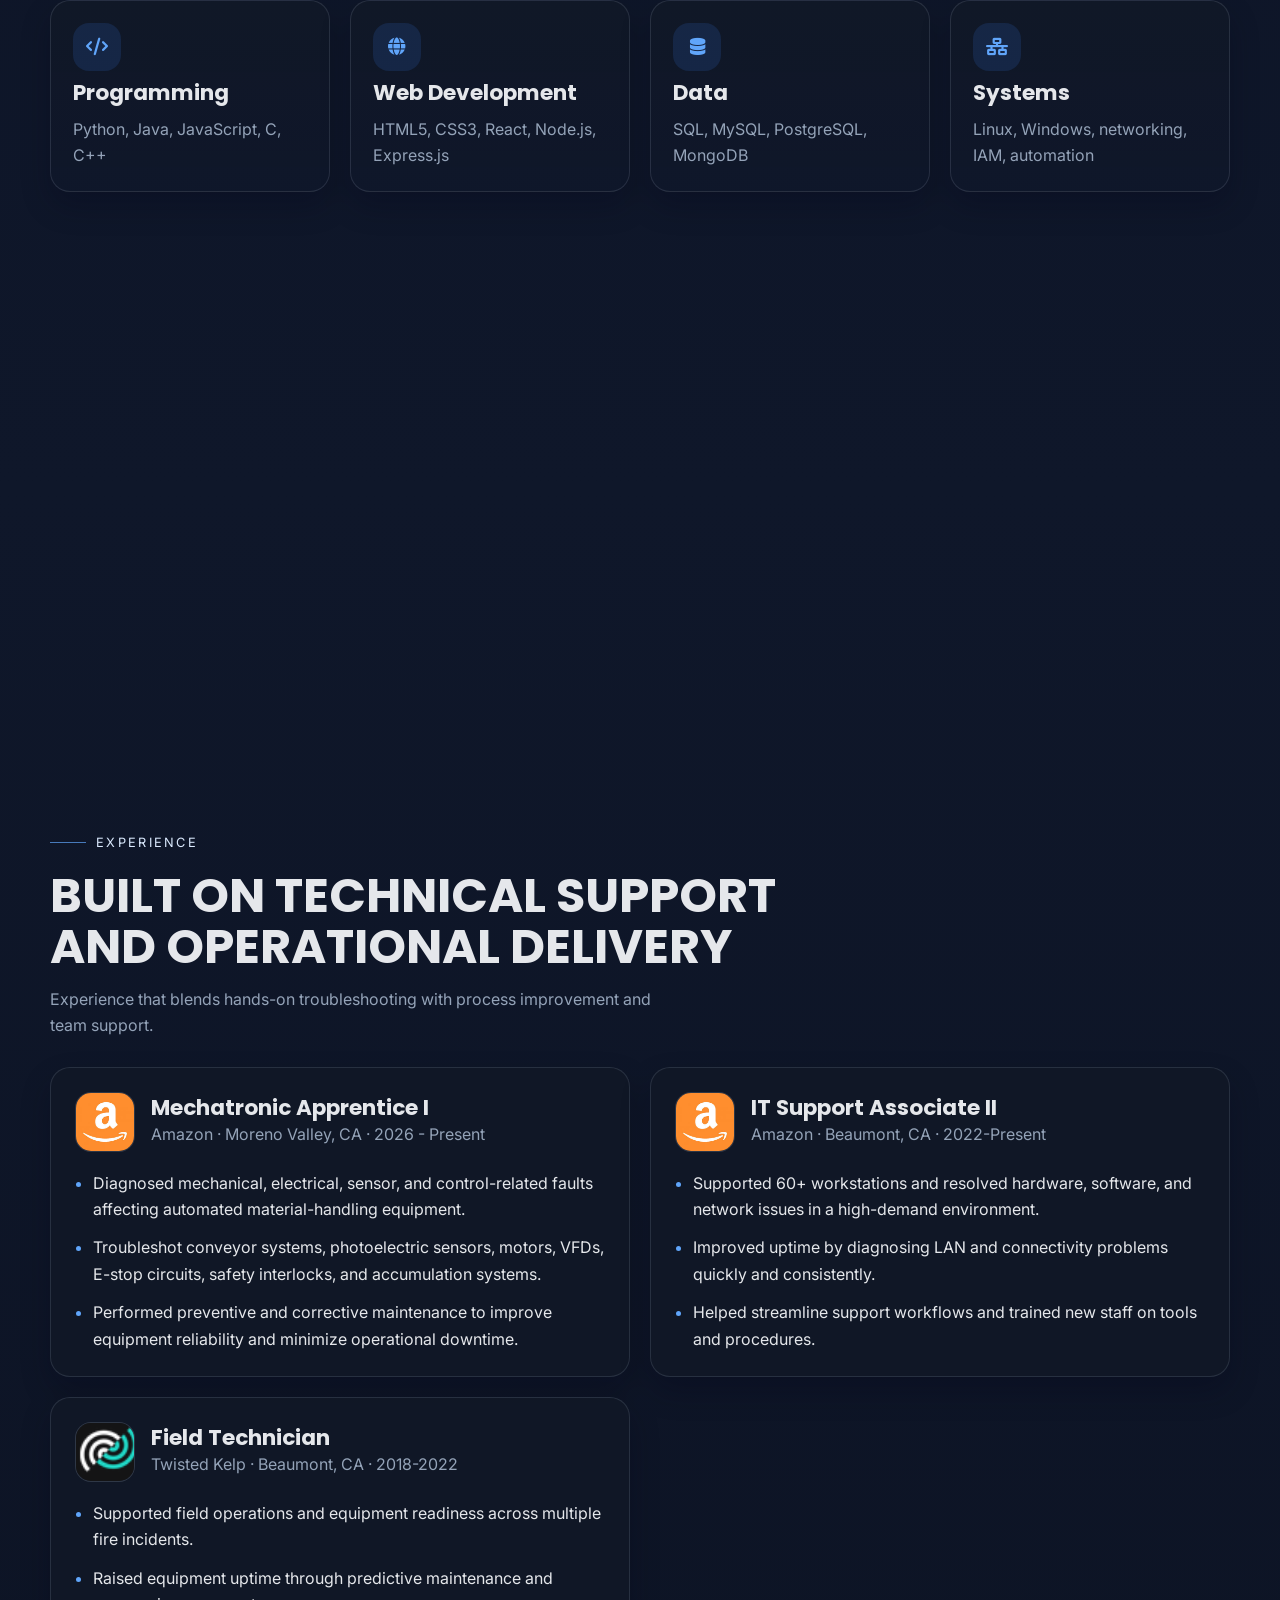
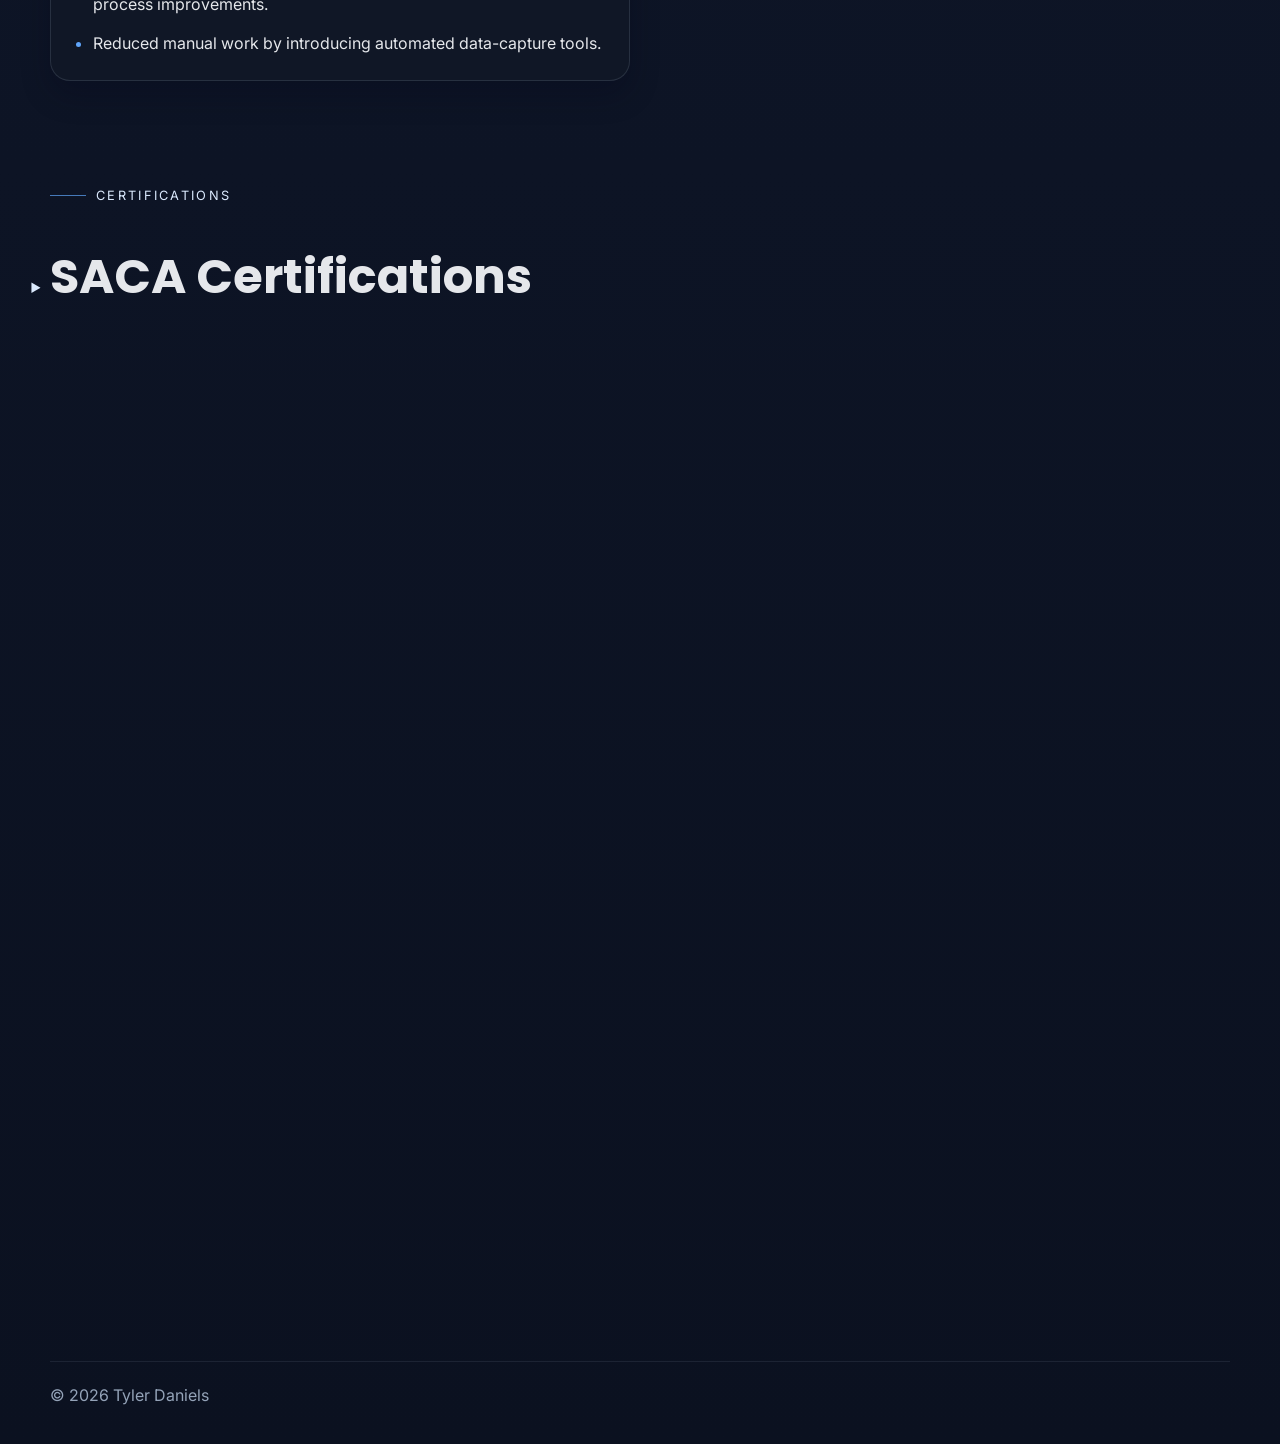
==== commit ca123acd: "Refresh homepage content and simplify nav Removes the branded nav mark/link and related unused style" ====
--- a/index.html
+++ b/index.html
@@ -26,10 +26,6 @@
 
   <nav class="sticky-nav" aria-label="Primary">
     <div class="nav-container">
-      <a class="brand" href="#home" aria-label="Tyler Daniels home">
-        <span class="brand-mark" aria-hidden="true">TD</span>
-        <span class="brand-text">Tyler Daniels</span>
-      </a>
       <div class="nav-menu" id="nav-menu">
         <a href="#home" class="nav-link">Home</a>
         <a href="#projects" class="nav-link">Projects</a>
@@ -59,20 +55,6 @@
           <a class="btn btn--primary" href="#projects">View Projects</a>
           <a class="btn btn--secondary" href="https://github.com/xtyledan" target="_blank" rel="noopener noreferrer">GitHub Profile <span aria-hidden="true">↗</span></a>
         </div>
-        <div class="hero__snapshot" aria-label="Quick summary">
-          <div class="snapshot-card">
-            <span class="snapshot-label">Focus</span>
-            <strong>Web apps, support systems, and clean delivery</strong>
-          </div>
-          <div class="snapshot-card">
-            <span class="snapshot-label">Stack</span>
-            <strong>JavaScript, Python, Java, SQL, Linux</strong>
-          </div>
-          <div class="snapshot-card">
-            <span class="snapshot-label">Based in</span>
-            <strong>Beaumont, CA</strong>
-          </div>
-        </div>
       </div>
     </header>
 
@@ -165,15 +147,15 @@
         </div>
 
         <div class="education-grid">
+          <article class="education-card">
+            <p class="project-kicker">In progress</p>
+            <h3>Master of Science in Computer Science</h3>
+            <p>Currently pursuing a master's degree with ongoing graduate-level work in algorithms, data structures, software design, and version-controlled project delivery.</p>
+          </article>
           <article class="education-card education-card--primary">
-            <p class="project-kicker">Degree focus</p>
+            <p class="project-kicker">Completed</p>
             <h3>Bachelor of Science in Computer Science</h3>
             <p>Coursework and capstone work spanning software engineering, algorithms and data structures, database systems, and professional self-assessment.</p>
-          </article>
-          <article class="education-card">
-            <p class="project-kicker">Continued study</p>
-            <h3>Graduate-level coursework</h3>
-            <p>Ongoing implementation exercises in algorithms, data structures, software design, and version-controlled project delivery.</p>
           </article>
         </div>
       </div>
@@ -188,6 +170,21 @@
         </div>
 
         <div class="experience-list">
+          <article class="experience-card">
+            <div class="experience-card__header">
+              <img src="Images/amazon-logo.jpg" alt="Amazon logo" class="experience-logo" loading="lazy">
+              <div>
+                <h3>Mechatronic Apprentice I</h3>
+                <p class="experience-meta">Amazon · Moreno Valley, CA · 2026 - Present</p>
+              </div>
+            </div>
+            <ul class="experience-points">
+              <li>Diagnosed mechanical, electrical, sensor, and control-related faults affecting automated material-handling equipment.</li>
+              <li>Troubleshot conveyor systems, photoelectric sensors, motors, VFDs, E-stop circuits, safety interlocks, and accumulation systems.</li>
+              <li>Performed preventive and corrective maintenance to improve equipment reliability and minimize operational downtime.</li>
+            </ul>
+          </article>
+
           <article class="experience-card">
             <div class="experience-card__header">
               <img src="Images/amazon-logo.jpg" alt="Amazon logo" class="experience-logo" loading="lazy">
@@ -225,11 +222,12 @@
       <div class="container" data-reveal>
         <div class="section-heading">
           <p class="eyebrow">Certifications</p>
-          <h2>SACA Certifications</h2>
+        </div>
+
+        <details class="cert-details">
+          <summary><span class="cert-summary-title" role="heading" aria-level="2">SACA Certifications</span></summary>
           <p class="section-lead">A place to highlight certifications, bootcamps, and verified training that support my technical work.</p>
-        </div>
-
-        <div class="cert-list">
+          <div class="cert-list">
           <div class="cert-row">
             <h3>C-205 – Sensor Logic Systems 1</h3>
             <span class="cert-row__date">May 7, 2026</span>
@@ -282,7 +280,8 @@
             <h3>C-302 – Laser Shaft Alignment 1</h3>
             <span class="cert-row__date">June 19, 2026</span>
           </div>
-        </div>
+          </div>
+        </details>
       </div>
     </section>
 
@@ -299,7 +298,7 @@
             <p>View my achievements, recognitions, and professional accomplishments on my Merit Pages profile.</p>
             <div class="merit-badges" aria-label="Recent Merit Pages badges">
               <div class="merit-badge-item">
-                <span class="merit-badge-count">x9</span>
+                <span class="merit-badge-count">x10</span>
                 <img src="Images/Honor_Roll_Badge_March_2026.png" alt="Honor Roll Badge March 2026, earned nine times" class="merit-badge" loading="lazy">
               </div>
               <div class="merit-badge-item">
--- a/css/style.css
+++ b/css/style.css
@@ -136,20 +136,6 @@
   flex: 0 0 auto;
 }
 
-.brand-mark {
-  width: 42px;
-  height: 42px;
-  border-radius: 14px;
-  display: grid;
-  place-items: center;
-  background: linear-gradient(135deg, rgba(59, 130, 246, 0.95), rgba(96, 165, 250, 0.78));
-  color: #fff;
-  font-family: var(--font-heading);
-  font-size: 0.95rem;
-  letter-spacing: 0.04em;
-  box-shadow: var(--shadow-soft);
-}
-
 .brand-text {
   font-family: var(--font-heading);
   font-size: 1rem;
@@ -252,16 +238,6 @@
   overflow: hidden;
 }
 
-.hero__inner::after {
-  content: '01 / 06';
-  position: absolute;
-  right: 40px;
-  bottom: 28px;
-  color: rgba(191, 219, 254, 0.5);
-  font-size: 0.72rem;
-  letter-spacing: 0.16em;
-}
-
 .hero__inner::before {
   content: '';
   position: absolute;
@@ -367,34 +343,6 @@
   min-height: 42px;
   padding: 0 16px;
   font-size: 0.95rem;
-}
-
-.hero__snapshot {
-  margin-top: 34px;
-  display: grid;
-  grid-template-columns: repeat(3, minmax(0, 1fr));
-  gap: 14px;
-}
-
-.snapshot-card {
-  padding: 18px;
-  border-radius: var(--radius-md);
-  border: 1px solid var(--border);
-  background: rgba(15, 23, 42, 0.42);
-}
-
-.snapshot-label {
-  display: block;
-  margin-bottom: 8px;
-  color: var(--muted);
-  font-size: 0.8rem;
-  text-transform: uppercase;
-  letter-spacing: 0.14em;
-}
-
-.snapshot-card strong {
-  font-size: 0.98rem;
-  font-weight: 700;
 }
 
 .section-heading {
@@ -566,6 +514,24 @@
 .cert-list {
   display: grid;
   gap: 12px;
+  margin-top: 20px;
+}
+
+.cert-details summary {
+  cursor: pointer;
+  color: var(--text);
+  list-style-position: outside;
+}
+
+.cert-details summary::marker {
+  color: var(--accent-ink);
+}
+
+.cert-summary-title {
+  font-family: var(--font-heading);
+  font-size: clamp(2rem, 4vw, 3rem);
+  font-weight: 700;
+  line-height: 1.05;
 }
 
 .cert-row {
@@ -811,7 +777,6 @@
   .education-grid,
   .experience-list,
   .merit-badges,
-  .hero__snapshot,
   .contact-panel,
   .video-container {
     grid-template-columns: 1fr;
@@ -825,9 +790,6 @@
     padding: 48px 24px;
   }
 
-  .hero__inner::after {
-    right: 24px;
-  }
 }
 
 @media (max-width: 760px) {
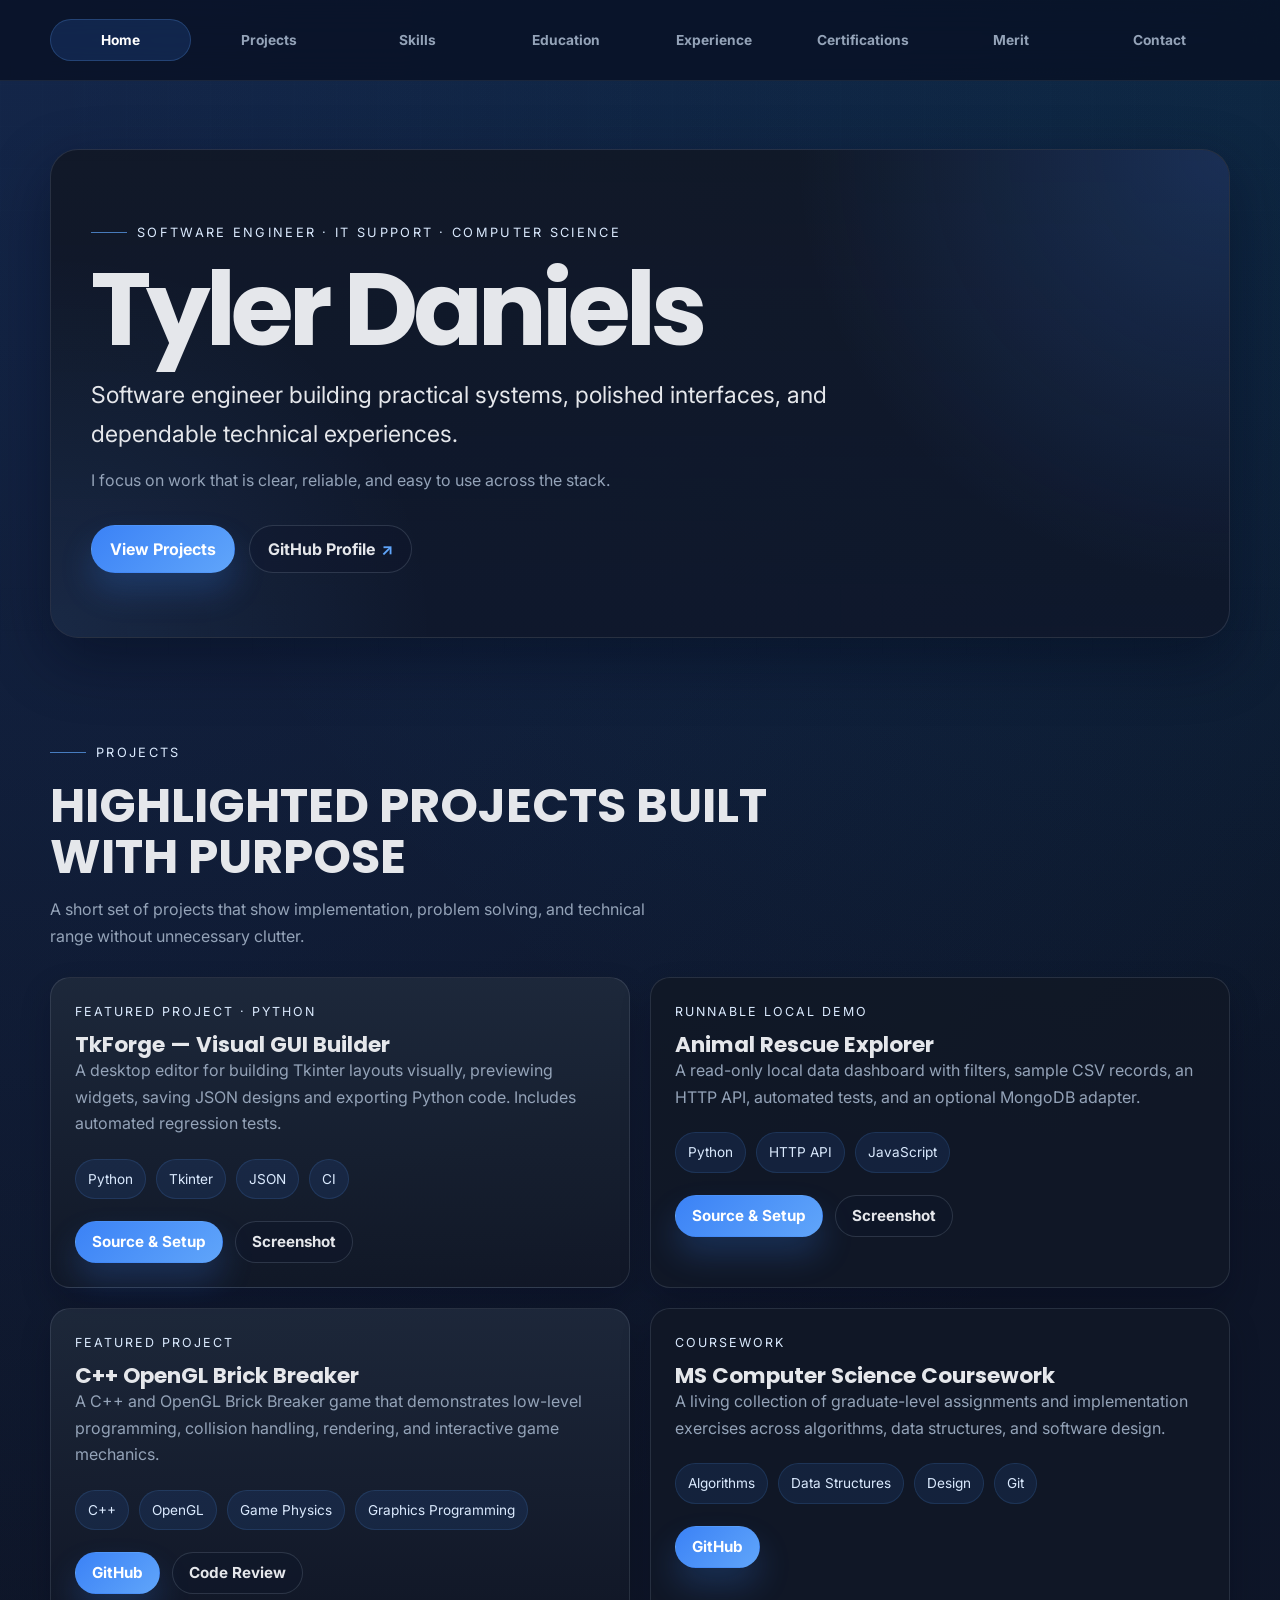
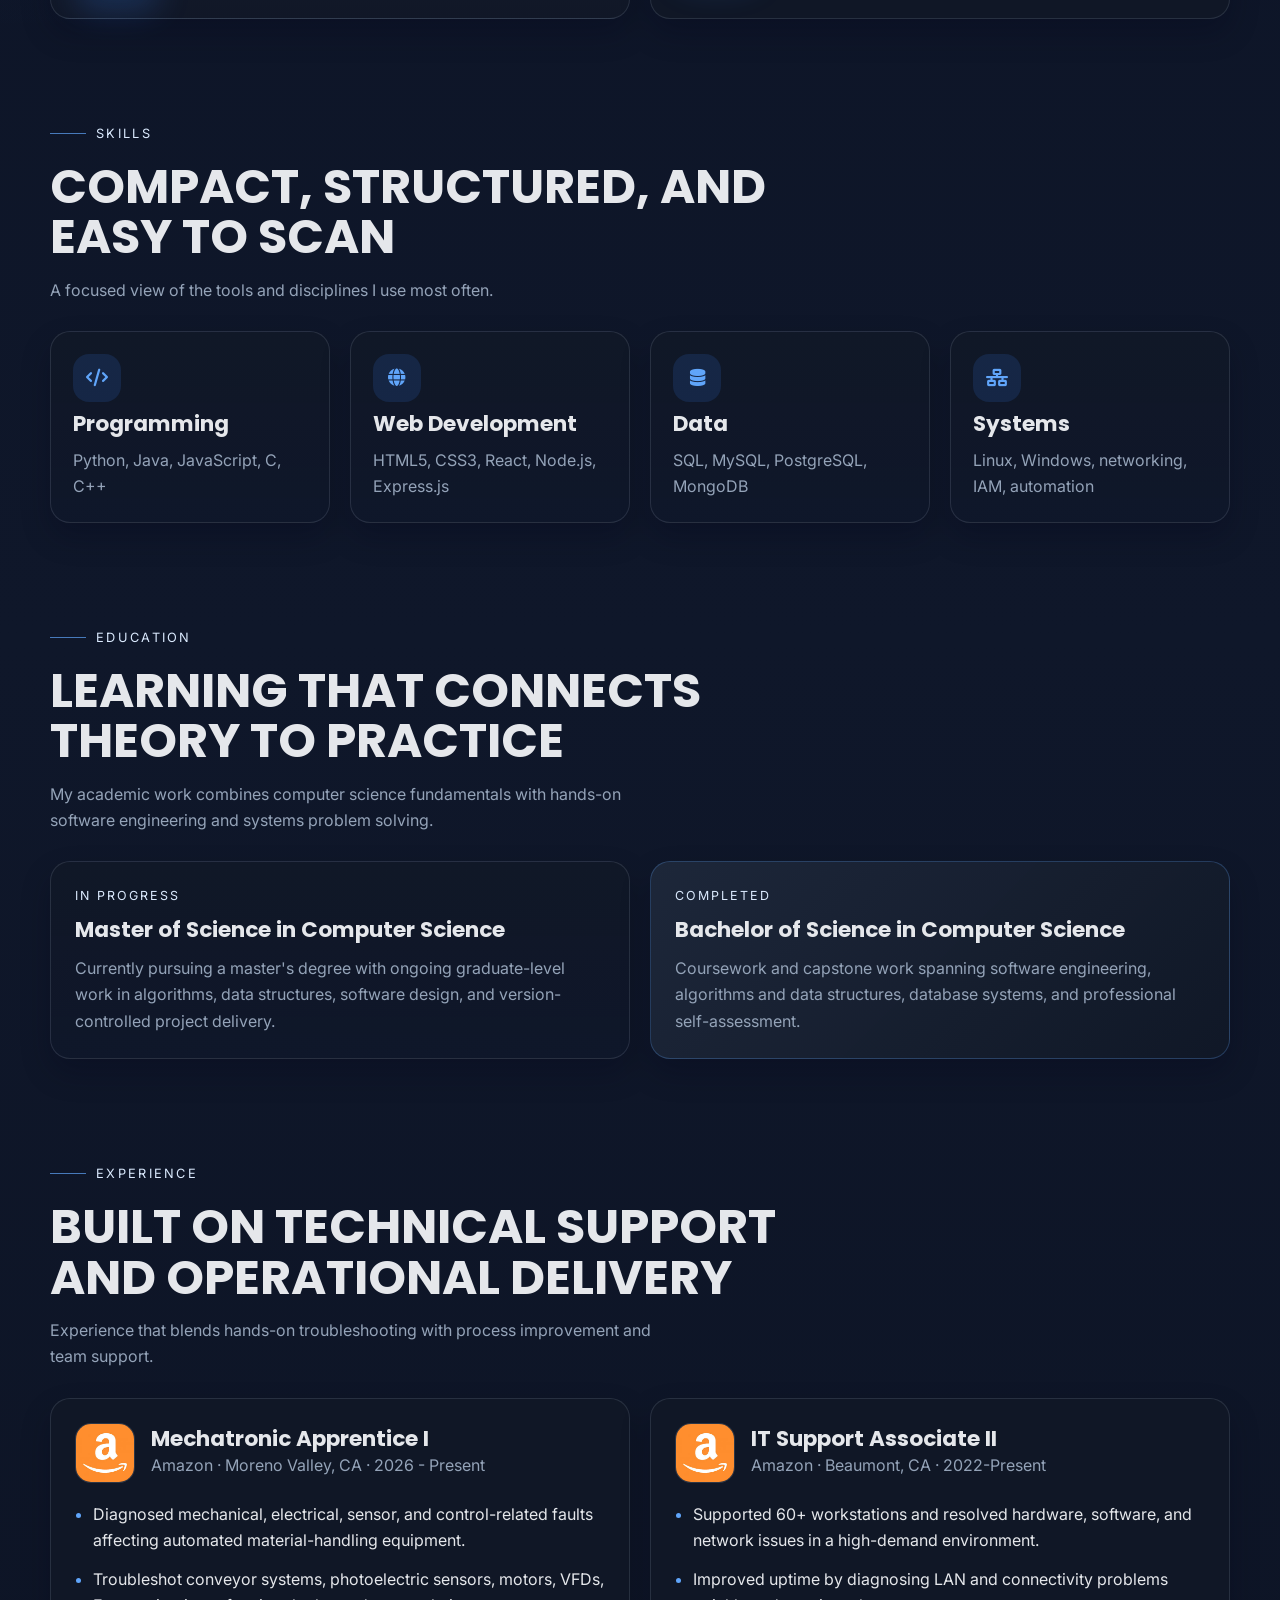
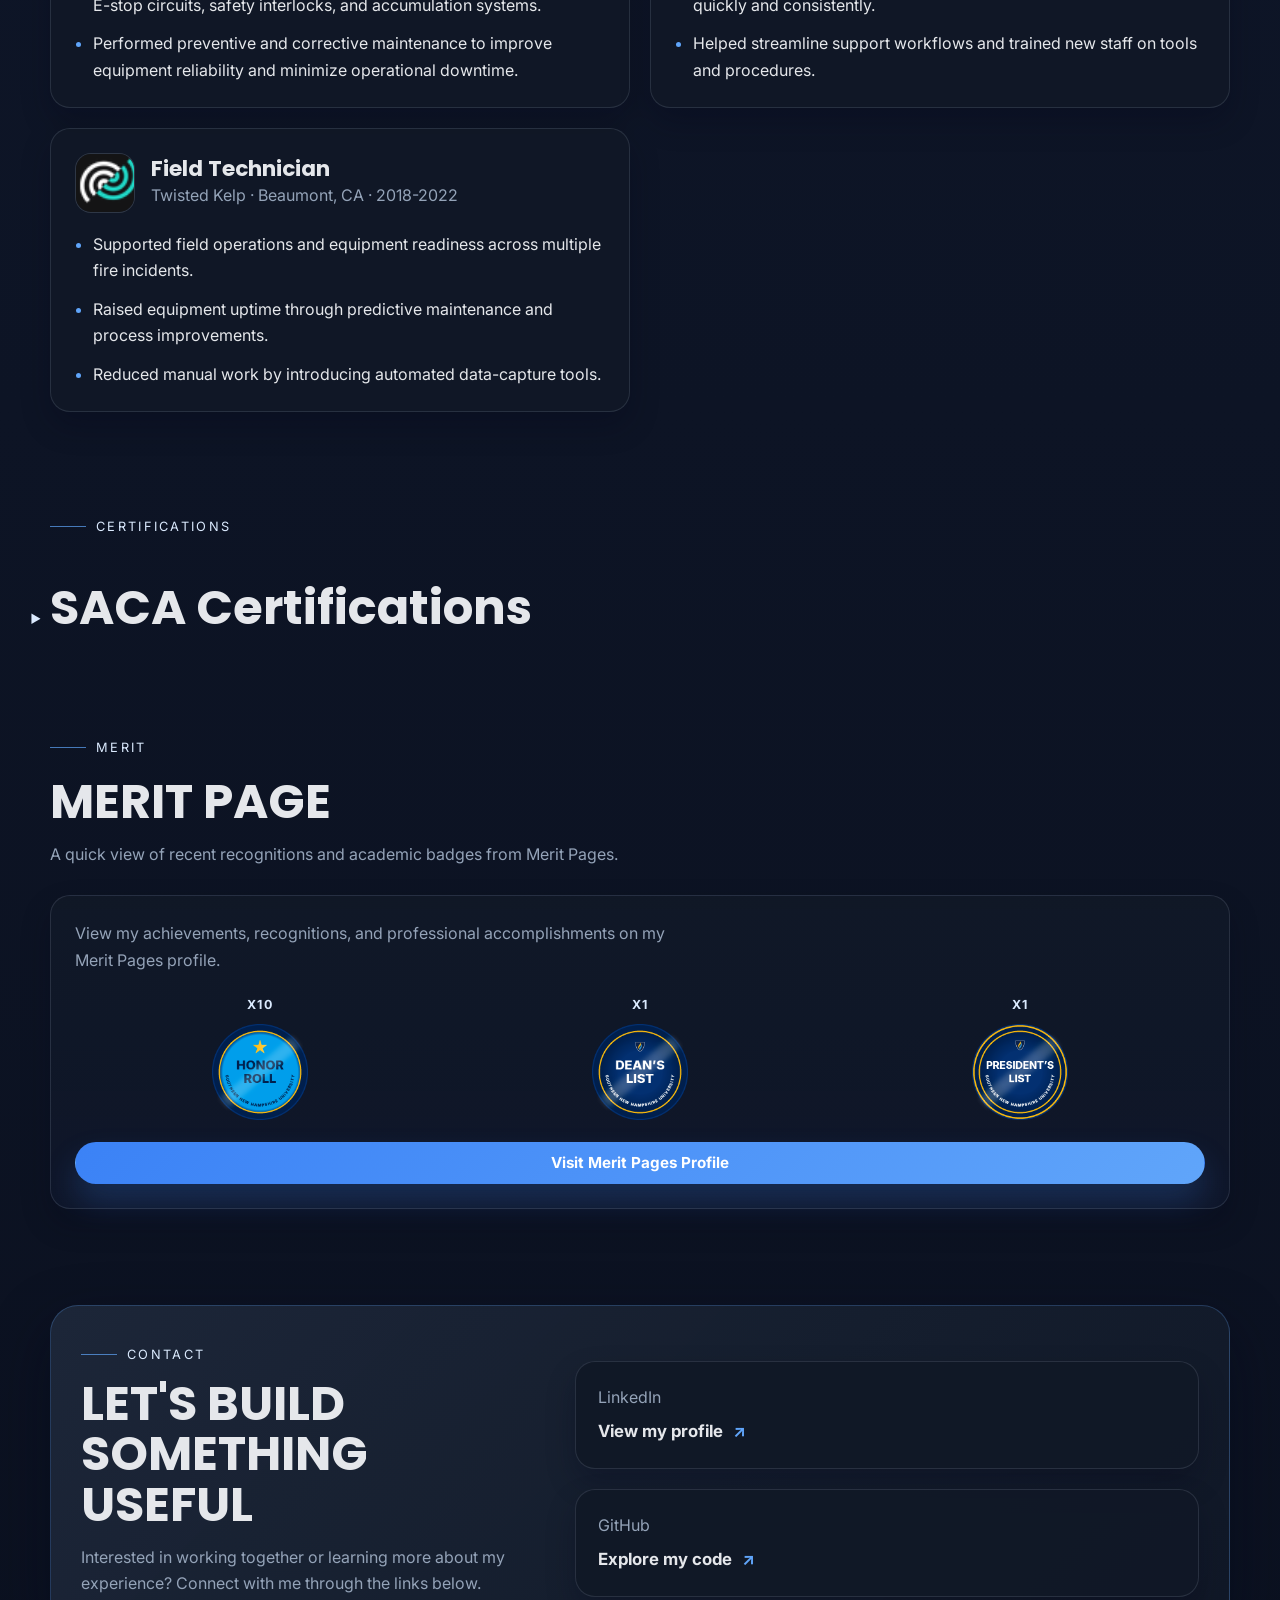
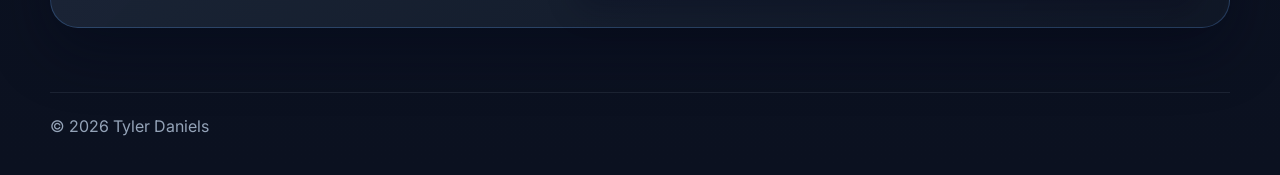
==== commit 120bc073: "Feature verified projects and correct C++ portfolio description (#5)" ====
--- a/index.html
+++ b/index.html
@@ -1,353 +1,383 @@
-<!DOCTYPE html>
-<html lang="en">
-<head>
-  <meta charset="UTF-8">
-  <meta name="viewport" content="width=device-width, initial-scale=1">
-  <title>Tyler Daniels - Software Engineer Portfolio</title>
-  <meta name="description" content="Tyler Daniels is a software engineer focused on practical web experiences, reliable systems, and technical support. Explore projects, skills, experience, and contact links.">
-  <meta name="keywords" content="Tyler Daniels, software engineer, portfolio, web development, IT support, projects, skills, experience">
-  <meta name="author" content="Tyler Daniels">
-  <meta name="robots" content="index, follow">
-  <meta name="theme-color" content="#0f172a">
-  <meta property="og:title" content="Tyler Daniels - Software Engineer Portfolio">
-  <meta property="og:description" content="Projects, skills, experience, and contact information for Tyler Daniels.">
-  <meta property="og:image" content="https://xtyledan.github.io/Images/amazon-logo.jpg">
-  <meta property="og:url" content="https://xtyledan.github.io">
-  <meta property="og:type" content="website">
-  <link rel="canonical" href="https://xtyledan.github.io">
-  <link rel="preconnect" href="https://fonts.googleapis.com">
-  <link rel="preconnect" href="https://fonts.gstatic.com" crossorigin>
-  <link rel="preconnect" href="https://cdnjs.cloudflare.com" crossorigin>
-  <link rel="stylesheet" href="https://fonts.googleapis.com/css2?family=Inter:wght@400;700&family=Poppins:wght@700&display=swap">
-  <link rel="stylesheet" href="css/style.css?v=20260402">
-  <link rel="stylesheet" href="https://cdnjs.cloudflare.com/ajax/libs/font-awesome/6.5.2/css/all.min.css">
-</head>
-<body>
-
-  <nav class="sticky-nav" aria-label="Primary">
-    <div class="nav-container">
-      <div class="nav-menu" id="nav-menu">
-        <a href="#home" class="nav-link">Home</a>
-        <a href="#projects" class="nav-link">Projects</a>
-        <a href="#skills" class="nav-link">Skills</a>
-        <a href="#education" class="nav-link">Education</a>
-        <a href="#experience" class="nav-link">Experience</a>
-        <a href="#certifications" class="nav-link">Certifications</a>
-        <a href="#merit" class="nav-link">Merit</a>
-        <a href="#contact" class="nav-link">Contact</a>
-      </div>
-      <button class="nav-toggle" id="nav-toggle" type="button" aria-label="Open navigation" aria-controls="nav-menu" aria-expanded="false">
-        <span></span>
-        <span></span>
-        <span></span>
-      </button>
-    </div>
-  </nav>
-
-  <main id="maincontent">
-    <header id="home" class="hero section-shell">
-      <div class="container hero__inner" data-reveal>
-        <p class="eyebrow">Software Engineer · IT Support · Computer Science</p>
-        <h1>Tyler Daniels</h1>
-        <p class="hero__role">Software engineer building practical systems, polished interfaces, and dependable technical experiences.</p>
-        <p class="hero__value">I focus on work that is clear, reliable, and easy to use across the stack.</p>
-        <div class="hero__actions">
-          <a class="btn btn--primary" href="#projects">View Projects</a>
-          <a class="btn btn--secondary" href="https://github.com/xtyledan" target="_blank" rel="noopener noreferrer">GitHub Profile <span aria-hidden="true">↗</span></a>
-        </div>
-      </div>
-    </header>
-
-    <section id="projects" class="section section--projects">
-      <div class="container" data-reveal>
-        <div class="section-heading">
-          <p class="eyebrow">Projects</p>
-          <h2>HIGHLIGHTED PROJECTS BUILT WITH PURPOSE</h2>
-          <p class="section-lead">A short set of projects that show implementation, problem solving, and technical range without unnecessary clutter.</p>
-        </div>
-
-        <div class="project-grid">
-          <article class="project-card project-card--featured">
-            <div class="project-card__top">
-              <p class="project-kicker">Featured Project</p>
-              <h3>C-OpenGL-Brick-Breaker</h3>
-              <p class="project-summary">A C and OpenGL Brick Breaker game that demonstrates low-level programming, collision handling, rendering, and interactive game mechanics.</p>
-            </div>
-            <div class="tag-row" aria-label="Project technologies">
-              <span class="tag">C</span>
-              <span class="tag">OpenGL</span>
-              <span class="tag">Game Physics</span>
-              <span class="tag">Graphics Programming</span>
-            </div>
-            <div class="project-links">
-              <a class="btn btn--primary btn--small" href="https://github.com/xtyledan/C-OpenGL-Brick-Breaker-CS499" target="_blank" rel="noopener">GitHub</a>
-              <a class="btn btn--secondary btn--small" href="https://youtu.be/J6-ojfRMbXk" target="_blank" rel="noopener">Code Review</a>
-            </div>
-          </article>
-
-          <article class="project-card">
-            <div class="project-card__top">
-              <p class="project-kicker">Coursework</p>
-              <h3>MS Computer Science Coursework</h3>
-              <p class="project-summary">A living collection of graduate-level assignments and implementation exercises across algorithms, data structures, and software design.</p>
-            </div>
-            <div class="tag-row" aria-label="Project technologies">
-              <span class="tag">Algorithms</span>
-              <span class="tag">Data Structures</span>
-              <span class="tag">Design</span>
-              <span class="tag">Git</span>
-            </div>
-            <div class="project-links">
-              <a class="btn btn--primary btn--small" href="https://github.com/xtyledan/ms-computer-science-coursework" target="_blank" rel="noopener">GitHub</a>
-            </div>
-          </article>
-        </div>
-      </div>
-    </section>
-
-    <section id="skills" class="section section--alt">
-      <div class="container" data-reveal>
-        <div class="section-heading">
-          <p class="eyebrow">Skills</p>
-          <h2>COMPACT, STRUCTURED, AND EASY TO SCAN</h2>
-          <p class="section-lead">A focused view of the tools and disciplines I use most often.</p>
-        </div>
-
-        <div class="skill-grid">
-          <article class="skill-card">
-            <i class="fa-solid fa-code"></i>
-            <h3>Programming</h3>
-            <p>Python, Java, JavaScript, C, C++</p>
-          </article>
-          <article class="skill-card">
-            <i class="fa-solid fa-globe"></i>
-            <h3>Web Development</h3>
-            <p>HTML5, CSS3, React, Node.js, Express.js</p>
-          </article>
-          <article class="skill-card">
-            <i class="fa-solid fa-database"></i>
-            <h3>Data</h3>
-            <p>SQL, MySQL, PostgreSQL, MongoDB</p>
-          </article>
-          <article class="skill-card">
-            <i class="fa-solid fa-network-wired"></i>
-            <h3>Systems</h3>
-            <p>Linux, Windows, networking, IAM, automation</p>
-          </article>
-        </div>
-      </div>
-    </section>
-
-    <section id="education" class="section">
-      <div class="container" data-reveal>
-        <div class="section-heading">
-          <p class="eyebrow">Education</p>
-          <h2>LEARNING THAT CONNECTS THEORY TO PRACTICE</h2>
-          <p class="section-lead">My academic work combines computer science fundamentals with hands-on software engineering and systems problem solving.</p>
-        </div>
-
-        <div class="education-grid">
-          <article class="education-card">
-            <p class="project-kicker">In progress</p>
-            <h3>Master of Science in Computer Science</h3>
-            <p>Currently pursuing a master's degree with ongoing graduate-level work in algorithms, data structures, software design, and version-controlled project delivery.</p>
-          </article>
-          <article class="education-card education-card--primary">
-            <p class="project-kicker">Completed</p>
-            <h3>Bachelor of Science in Computer Science</h3>
-            <p>Coursework and capstone work spanning software engineering, algorithms and data structures, database systems, and professional self-assessment.</p>
-          </article>
-        </div>
-      </div>
-    </section>
-
-    <section id="experience" class="section">
-      <div class="container" data-reveal>
-        <div class="section-heading">
-          <p class="eyebrow">Experience</p>
-          <h2>BUILT ON TECHNICAL SUPPORT AND OPERATIONAL DELIVERY</h2>
-          <p class="section-lead">Experience that blends hands-on troubleshooting with process improvement and team support.</p>
-        </div>
-
-        <div class="experience-list">
-          <article class="experience-card">
-            <div class="experience-card__header">
-              <img src="Images/amazon-logo.jpg" alt="Amazon logo" class="experience-logo" loading="lazy">
-              <div>
-                <h3>Mechatronic Apprentice I</h3>
-                <p class="experience-meta">Amazon · Moreno Valley, CA · 2026 - Present</p>
-              </div>
-            </div>
-            <ul class="experience-points">
-              <li>Diagnosed mechanical, electrical, sensor, and control-related faults affecting automated material-handling equipment.</li>
-              <li>Troubleshot conveyor systems, photoelectric sensors, motors, VFDs, E-stop circuits, safety interlocks, and accumulation systems.</li>
-              <li>Performed preventive and corrective maintenance to improve equipment reliability and minimize operational downtime.</li>
-            </ul>
-          </article>
-
-          <article class="experience-card">
-            <div class="experience-card__header">
-              <img src="Images/amazon-logo.jpg" alt="Amazon logo" class="experience-logo" loading="lazy">
-              <div>
-                <h3>IT Support Associate II</h3>
-                <p class="experience-meta">Amazon · Beaumont, CA · 2022-Present</p>
-              </div>
-            </div>
-            <ul class="experience-points">
-              <li>Supported 60+ workstations and resolved hardware, software, and network issues in a high-demand environment.</li>
-              <li>Improved uptime by diagnosing LAN and connectivity problems quickly and consistently.</li>
-              <li>Helped streamline support workflows and trained new staff on tools and procedures.</li>
-            </ul>
-          </article>
-
-          <article class="experience-card">
-            <div class="experience-card__header">
-              <img src="Images/Twisted_kelp_logo.PNG" alt="Twisted Kelp logo" class="experience-logo" loading="lazy">
-              <div>
-                <h3>Field Technician</h3>
-                <p class="experience-meta">Twisted Kelp · Beaumont, CA · 2018-2022</p>
-              </div>
-            </div>
-            <ul class="experience-points">
-              <li>Supported field operations and equipment readiness across multiple fire incidents.</li>
-              <li>Raised equipment uptime through predictive maintenance and process improvements.</li>
-              <li>Reduced manual work by introducing automated data-capture tools.</li>
-            </ul>
-          </article>
-        </div>
-      </div>
-    </section>
-
-    <section id="certifications" class="section section--alt">
-      <div class="container" data-reveal>
-        <div class="section-heading">
-          <p class="eyebrow">Certifications</p>
-        </div>
-
-        <details class="cert-details">
-          <summary><span class="cert-summary-title" role="heading" aria-level="2">SACA Certifications</span></summary>
-          <p class="section-lead">A place to highlight certifications, bootcamps, and verified training that support my technical work.</p>
-          <div class="cert-list">
-          <div class="cert-row">
-            <h3>C-205 – Sensor Logic Systems 1</h3>
-            <span class="cert-row__date">May 7, 2026</span>
-          </div>
-          <div class="cert-row">
-            <h3>C-202 – Electric Motor Control Systems 1</h3>
-            <span class="cert-row__date">May 20, 2026</span>
-          </div>
-          <div class="cert-row">
-            <h3>C-201 – Electrical Systems 1</h3>
-            <span class="cert-row__date">May 26, 2026</span>
-          </div>
-          <div class="cert-row">
-            <h3>C-204 – Motor Control Troubleshooting 1</h3>
-            <span class="cert-row__date">May 28, 2026</span>
-          </div>
-          <div class="cert-row">
-            <h3>C-207 – Programmable Controller Systems 1</h3>
-            <span class="cert-row__date">June 2, 2026</span>
-          </div>
-          <div class="cert-row">
-            <h3>C-209 – Pneumatic Systems 1</h3>
-            <span class="cert-row__date">June 3, 2026</span>
-          </div>
-          <div class="cert-row">
-            <h3>C-206 – Electrical System Installation 1</h3>
-            <span class="cert-row__date">June 3, 2026</span>
-          </div>
-          <div class="cert-row">
-            <h3>C-208 – Programmable Controller Troubleshooting 1</h3>
-            <span class="cert-row__date">June 4, 2026</span>
-          </div>
-          <div class="cert-row">
-            <h3>C-203 – Variable Frequency Drive Systems 1</h3>
-            <span class="cert-row__date">June 5, 2026</span>
-          </div>
-          <div class="cert-row">
-            <h3>Certified Industry 4.0 Electrical Systems Specialist</h3>
-            <span class="cert-row__date">June 9, 2026</span>
-          </div>
-          <div class="cert-row">
-            <h3>C-101 – Certified Industry 4.0 Associate – Basic Operations</h3>
-            <span class="cert-row__date">June 9, 2026</span>
-          </div>
-          <div class="cert-row">
-            <h3>C-210 – Mechanical Power Systems 1</h3>
-            <span class="cert-row__date">June 16, 2026</span>
-          </div>
-          <div class="cert-row">
-            <h3>C-302 – Laser Shaft Alignment 1</h3>
-            <span class="cert-row__date">June 19, 2026</span>
-          </div>
-          </div>
-        </details>
-      </div>
-    </section>
-
-    <section id="merit" class="section section--alt">
-      <div class="container" data-reveal>
-        <div class="section-heading">
-          <p class="eyebrow">Merit</p>
-          <h2>MERIT PAGE</h2>
-          <p class="section-lead">A quick view of recent recognitions and academic badges from Merit Pages.</p>
-        </div>
-
-        <div class="merit-card">
-          <div class="merit-content">
-            <p>View my achievements, recognitions, and professional accomplishments on my Merit Pages profile.</p>
-            <div class="merit-badges" aria-label="Recent Merit Pages badges">
-              <div class="merit-badge-item">
-                <span class="merit-badge-count">x10</span>
-                <img src="Images/Honor_Roll_Badge_March_2026.png" alt="Honor Roll Badge March 2026, earned nine times" class="merit-badge" loading="lazy">
-              </div>
-              <div class="merit-badge-item">
-                <span class="merit-badge-count">x1</span>
-                <img src="Images/Dean's_List_Badge_March_2026.png" alt="Dean's List Badge March 2026, earned once" class="merit-badge" loading="lazy">
-              </div>
-              <div class="merit-badge-item">
-                <span class="merit-badge-count">x1</span>
-                <img src="Images/President's_List_Badge_March_2026.png" alt="President's List Badge March 2026, earned once" class="merit-badge" loading="lazy">
-              </div>
-            </div>
-            <a href="https://meritpages.com/tylerdaniels" target="_blank" rel="noopener" class="btn btn--primary btn--small">
-              Visit Merit Pages Profile
-            </a>
-          </div>
-        </div>
-      </div>
-    </section>
-
-    <section id="contact" class="section section--contact">
-      <div class="container" data-reveal>
-        <div class="contact-panel">
-          <div>
-            <p class="eyebrow">Contact</p>
-            <h2>LET'S BUILD SOMETHING USEFUL</h2>
-            <p class="section-lead">Interested in working together or learning more about my experience? Connect with me through the links below.</p>
-          </div>
-          <div class="contact-grid">
-            <a class="contact-card contact-card--link" href="https://www.linkedin.com/in/tyler-daniels2000/" target="_blank" rel="noopener noreferrer">
-              <span class="contact-label">LinkedIn</span>
-              <strong>View my profile <span aria-hidden="true">↗</span></strong>
-            </a>
-            <a class="contact-card contact-card--link" href="https://github.com/xtyledan" target="_blank" rel="noopener noreferrer">
-              <span class="contact-label">GitHub</span>
-              <strong>Explore my code <span aria-hidden="true">↗</span></strong>
-            </a>
-          </div>
-        </div>
-      </div>
-    </section>
-
-  </main>
-
-  <footer class="footer">
-    <div class="container footer__inner">
-      <p>© 2026 Tyler Daniels</p>
-    </div>
-  </footer>
-
-  <script src="main.js?v=20260402" defer></script>
-</body>
+<!DOCTYPE html>
+<html lang="en">
+<head>
+  <meta charset="UTF-8">
+  <meta name="viewport" content="width=device-width, initial-scale=1">
+  <title>Tyler Daniels - Software Engineer Portfolio</title>
+  <meta name="description" content="Tyler Daniels is a software engineer focused on practical web experiences, reliable systems, and technical support. Explore projects, skills, experience, and contact links.">
+  <meta name="keywords" content="Tyler Daniels, software engineer, portfolio, web development, IT support, projects, skills, experience">
+  <meta name="author" content="Tyler Daniels">
+  <meta name="robots" content="index, follow">
+  <meta name="theme-color" content="#0f172a">
+  <meta property="og:title" content="Tyler Daniels - Software Engineer Portfolio">
+  <meta property="og:description" content="Projects, skills, experience, and contact information for Tyler Daniels.">
+  <meta property="og:image" content="https://xtyledan.github.io/Images/amazon-logo.jpg">
+  <meta property="og:url" content="https://xtyledan.github.io">
+  <meta property="og:type" content="website">
+  <link rel="canonical" href="https://xtyledan.github.io">
+  <link rel="preconnect" href="https://fonts.googleapis.com">
+  <link rel="preconnect" href="https://fonts.gstatic.com" crossorigin>
+  <link rel="preconnect" href="https://cdnjs.cloudflare.com" crossorigin>
+  <link rel="stylesheet" href="https://fonts.googleapis.com/css2?family=Inter:wght@400;700&family=Poppins:wght@700&display=swap">
+  <link rel="stylesheet" href="css/style.css?v=20260402">
+  <link rel="stylesheet" href="https://cdnjs.cloudflare.com/ajax/libs/font-awesome/6.5.2/css/all.min.css">
+</head>
+<body>
+
+  <nav class="sticky-nav" aria-label="Primary">
+    <div class="nav-container">
+      <div class="nav-menu" id="nav-menu">
+        <a href="#home" class="nav-link">Home</a>
+        <a href="#projects" class="nav-link">Projects</a>
+        <a href="#skills" class="nav-link">Skills</a>
+        <a href="#education" class="nav-link">Education</a>
+        <a href="#experience" class="nav-link">Experience</a>
+        <a href="#certifications" class="nav-link">Certifications</a>
+        <a href="#merit" class="nav-link">Merit</a>
+        <a href="#contact" class="nav-link">Contact</a>
+      </div>
+      <button class="nav-toggle" id="nav-toggle" type="button" aria-label="Open navigation" aria-controls="nav-menu" aria-expanded="false">
+        <span></span>
+        <span></span>
+        <span></span>
+      </button>
+    </div>
+  </nav>
+
+  <main id="maincontent">
+    <header id="home" class="hero section-shell">
+      <div class="container hero__inner" data-reveal>
+        <p class="eyebrow">Software Engineer · IT Support · Computer Science</p>
+        <h1>Tyler Daniels</h1>
+        <p class="hero__role">Software engineer building practical systems, polished interfaces, and dependable technical experiences.</p>
+        <p class="hero__value">I focus on work that is clear, reliable, and easy to use across the stack.</p>
+        <div class="hero__actions">
+          <a class="btn btn--primary" href="#projects">View Projects</a>
+          <a class="btn btn--secondary" href="https://github.com/xtyledan" target="_blank" rel="noopener noreferrer">GitHub Profile <span aria-hidden="true">↗</span></a>
+        </div>
+      </div>
+    </header>
+
+    <section id="projects" class="section section--projects">
+      <div class="container" data-reveal>
+        <div class="section-heading">
+          <p class="eyebrow">Projects</p>
+          <h2>HIGHLIGHTED PROJECTS BUILT WITH PURPOSE</h2>
+          <p class="section-lead">A short set of projects that show implementation, problem solving, and technical range without unnecessary clutter.</p>
+        </div>
+
+        <div class="project-grid">
+          <article class="project-card project-card--featured">
+            <div class="project-card__top">
+              <p class="project-kicker">Featured Project · Python</p>
+              <h3>TkForge — Visual GUI Builder</h3>
+              <p class="project-summary">A desktop editor for building Tkinter layouts visually, previewing widgets, saving JSON designs and exporting Python code. Includes automated regression tests.</p>
+            </div>
+            <div class="tag-row" aria-label="Project technologies">
+              <span class="tag">Python</span><span class="tag">Tkinter</span><span class="tag">JSON</span><span class="tag">CI</span>
+            </div>
+            <div class="project-links">
+              <a class="btn btn--primary btn--small" href="https://github.com/xtyledan/TkForge-Visual-Tkinter-GUI-Builder" target="_blank" rel="noopener noreferrer">Source &amp; Setup</a>
+              <a class="btn btn--secondary btn--small" href="https://github.com/xtyledan/TkForge-Visual-Tkinter-GUI-Builder/blob/main/docs/screenshot.png" target="_blank" rel="noopener noreferrer">Screenshot</a>
+            </div>
+          </article>
+
+          <article class="project-card">
+            <div class="project-card__top">
+              <p class="project-kicker">Runnable Local Demo</p>
+              <h3>Animal Rescue Explorer</h3>
+              <p class="project-summary">A read-only local data dashboard with filters, sample CSV records, an HTTP API, automated tests, and an optional MongoDB adapter.</p>
+            </div>
+            <div class="tag-row" aria-label="Project technologies">
+              <span class="tag">Python</span><span class="tag">HTTP API</span><span class="tag">JavaScript</span>
+            </div>
+            <div class="project-links">
+              <a class="btn btn--primary btn--small" href="https://github.com/xtyledan/Animal-Rescue-Explorer-Local-Data-Dashboard" target="_blank" rel="noopener noreferrer">Source &amp; Setup</a>
+              <a class="btn btn--secondary btn--small" href="https://github.com/xtyledan/Animal-Rescue-Explorer-Local-Data-Dashboard/blob/main/docs/screenshot.png" target="_blank" rel="noopener noreferrer">Screenshot</a>
+            </div>
+          </article>
+
+          <article class="project-card project-card--featured">
+            <div class="project-card__top">
+              <p class="project-kicker">Featured Project</p>
+              <h3>C++ OpenGL Brick Breaker</h3>
+              <p class="project-summary">A C++ and OpenGL Brick Breaker game that demonstrates low-level programming, collision handling, rendering, and interactive game mechanics.</p>
+            </div>
+            <div class="tag-row" aria-label="Project technologies">
+              <span class="tag">C++</span>
+              <span class="tag">OpenGL</span>
+              <span class="tag">Game Physics</span>
+              <span class="tag">Graphics Programming</span>
+            </div>
+            <div class="project-links">
+              <a class="btn btn--primary btn--small" href="https://github.com/xtyledan/C-OpenGL-Brick-Breaker-CS499" target="_blank" rel="noopener">GitHub</a>
+              <a class="btn btn--secondary btn--small" href="https://youtu.be/J6-ojfRMbXk" target="_blank" rel="noopener">Code Review</a>
+            </div>
+          </article>
+
+          <article class="project-card">
+            <div class="project-card__top">
+              <p class="project-kicker">Coursework</p>
+              <h3>MS Computer Science Coursework</h3>
+              <p class="project-summary">A living collection of graduate-level assignments and implementation exercises across algorithms, data structures, and software design.</p>
+            </div>
+            <div class="tag-row" aria-label="Project technologies">
+              <span class="tag">Algorithms</span>
+              <span class="tag">Data Structures</span>
+              <span class="tag">Design</span>
+              <span class="tag">Git</span>
+            </div>
+            <div class="project-links">
+              <a class="btn btn--primary btn--small" href="https://github.com/xtyledan/ms-computer-science-coursework" target="_blank" rel="noopener">GitHub</a>
+            </div>
+          </article>
+        </div>
+      </div>
+    </section>
+
+    <section id="skills" class="section section--alt">
+      <div class="container" data-reveal>
+        <div class="section-heading">
+          <p class="eyebrow">Skills</p>
+          <h2>COMPACT, STRUCTURED, AND EASY TO SCAN</h2>
+          <p class="section-lead">A focused view of the tools and disciplines I use most often.</p>
+        </div>
+
+        <div class="skill-grid">
+          <article class="skill-card">
+            <i class="fa-solid fa-code"></i>
+            <h3>Programming</h3>
+            <p>Python, Java, JavaScript, C, C++</p>
+          </article>
+          <article class="skill-card">
+            <i class="fa-solid fa-globe"></i>
+            <h3>Web Development</h3>
+            <p>HTML5, CSS3, React, Node.js, Express.js</p>
+          </article>
+          <article class="skill-card">
+            <i class="fa-solid fa-database"></i>
+            <h3>Data</h3>
+            <p>SQL, MySQL, PostgreSQL, MongoDB</p>
+          </article>
+          <article class="skill-card">
+            <i class="fa-solid fa-network-wired"></i>
+            <h3>Systems</h3>
+            <p>Linux, Windows, networking, IAM, automation</p>
+          </article>
+        </div>
+      </div>
+    </section>
+
+    <section id="education" class="section">
+      <div class="container" data-reveal>
+        <div class="section-heading">
+          <p class="eyebrow">Education</p>
+          <h2>LEARNING THAT CONNECTS THEORY TO PRACTICE</h2>
+          <p class="section-lead">My academic work combines computer science fundamentals with hands-on software engineering and systems problem solving.</p>
+        </div>
+
+        <div class="education-grid">
+          <article class="education-card">
+            <p class="project-kicker">In progress</p>
+            <h3>Master of Science in Computer Science</h3>
+            <p>Currently pursuing a master's degree with ongoing graduate-level work in algorithms, data structures, software design, and version-controlled project delivery.</p>
+          </article>
+          <article class="education-card education-card--primary">
+            <p class="project-kicker">Completed</p>
+            <h3>Bachelor of Science in Computer Science</h3>
+            <p>Coursework and capstone work spanning software engineering, algorithms and data structures, database systems, and professional self-assessment.</p>
+          </article>
+        </div>
+      </div>
+    </section>
+
+    <section id="experience" class="section">
+      <div class="container" data-reveal>
+        <div class="section-heading">
+          <p class="eyebrow">Experience</p>
+          <h2>BUILT ON TECHNICAL SUPPORT AND OPERATIONAL DELIVERY</h2>
+          <p class="section-lead">Experience that blends hands-on troubleshooting with process improvement and team support.</p>
+        </div>
+
+        <div class="experience-list">
+          <article class="experience-card">
+            <div class="experience-card__header">
+              <img src="Images/amazon-logo.jpg" alt="Amazon logo" class="experience-logo" loading="lazy">
+              <div>
+                <h3>Mechatronic Apprentice I</h3>
+                <p class="experience-meta">Amazon · Moreno Valley, CA · 2026 - Present</p>
+              </div>
+            </div>
+            <ul class="experience-points">
+              <li>Diagnosed mechanical, electrical, sensor, and control-related faults affecting automated material-handling equipment.</li>
+              <li>Troubleshot conveyor systems, photoelectric sensors, motors, VFDs, E-stop circuits, safety interlocks, and accumulation systems.</li>
+              <li>Performed preventive and corrective maintenance to improve equipment reliability and minimize operational downtime.</li>
+            </ul>
+          </article>
+
+          <article class="experience-card">
+            <div class="experience-card__header">
+              <img src="Images/amazon-logo.jpg" alt="Amazon logo" class="experience-logo" loading="lazy">
+              <div>
+                <h3>IT Support Associate II</h3>
+                <p class="experience-meta">Amazon · Beaumont, CA · 2022-Present</p>
+              </div>
+            </div>
+            <ul class="experience-points">
+              <li>Supported 60+ workstations and resolved hardware, software, and network issues in a high-demand environment.</li>
+              <li>Improved uptime by diagnosing LAN and connectivity problems quickly and consistently.</li>
+              <li>Helped streamline support workflows and trained new staff on tools and procedures.</li>
+            </ul>
+          </article>
+
+          <article class="experience-card">
+            <div class="experience-card__header">
+              <img src="Images/Twisted_kelp_logo.PNG" alt="Twisted Kelp logo" class="experience-logo" loading="lazy">
+              <div>
+                <h3>Field Technician</h3>
+                <p class="experience-meta">Twisted Kelp · Beaumont, CA · 2018-2022</p>
+              </div>
+            </div>
+            <ul class="experience-points">
+              <li>Supported field operations and equipment readiness across multiple fire incidents.</li>
+              <li>Raised equipment uptime through predictive maintenance and process improvements.</li>
+              <li>Reduced manual work by introducing automated data-capture tools.</li>
+            </ul>
+          </article>
+        </div>
+      </div>
+    </section>
+
+    <section id="certifications" class="section section--alt">
+      <div class="container" data-reveal>
+        <div class="section-heading">
+          <p class="eyebrow">Certifications</p>
+        </div>
+
+        <details class="cert-details">
+          <summary><span class="cert-summary-title" role="heading" aria-level="2">SACA Certifications</span></summary>
+          <p class="section-lead">A place to highlight certifications, bootcamps, and verified training that support my technical work.</p>
+          <div class="cert-list">
+          <div class="cert-row">
+            <h3>C-205 – Sensor Logic Systems 1</h3>
+            <span class="cert-row__date">May 7, 2026</span>
+          </div>
+          <div class="cert-row">
+            <h3>C-202 – Electric Motor Control Systems 1</h3>
+            <span class="cert-row__date">May 20, 2026</span>
+          </div>
+          <div class="cert-row">
+            <h3>C-201 – Electrical Systems 1</h3>
+            <span class="cert-row__date">May 26, 2026</span>
+          </div>
+          <div class="cert-row">
+            <h3>C-204 – Motor Control Troubleshooting 1</h3>
+            <span class="cert-row__date">May 28, 2026</span>
+          </div>
+          <div class="cert-row">
+            <h3>C-207 – Programmable Controller Systems 1</h3>
+            <span class="cert-row__date">June 2, 2026</span>
+          </div>
+          <div class="cert-row">
+            <h3>C-209 – Pneumatic Systems 1</h3>
+            <span class="cert-row__date">June 3, 2026</span>
+          </div>
+          <div class="cert-row">
+            <h3>C-206 – Electrical System Installation 1</h3>
+            <span class="cert-row__date">June 3, 2026</span>
+          </div>
+          <div class="cert-row">
+            <h3>C-208 – Programmable Controller Troubleshooting 1</h3>
+            <span class="cert-row__date">June 4, 2026</span>
+          </div>
+          <div class="cert-row">
+            <h3>C-203 – Variable Frequency Drive Systems 1</h3>
+            <span class="cert-row__date">June 5, 2026</span>
+          </div>
+          <div class="cert-row">
+            <h3>Certified Industry 4.0 Electrical Systems Specialist</h3>
+            <span class="cert-row__date">June 9, 2026</span>
+          </div>
+          <div class="cert-row">
+            <h3>C-101 – Certified Industry 4.0 Associate – Basic Operations</h3>
+            <span class="cert-row__date">June 9, 2026</span>
+          </div>
+          <div class="cert-row">
+            <h3>C-210 – Mechanical Power Systems 1</h3>
+            <span class="cert-row__date">June 16, 2026</span>
+          </div>
+          <div class="cert-row">
+            <h3>C-302 – Laser Shaft Alignment 1</h3>
+            <span class="cert-row__date">June 19, 2026</span>
+          </div>
+          </div>
+        </details>
+      </div>
+    </section>
+
+    <section id="merit" class="section section--alt">
+      <div class="container" data-reveal>
+        <div class="section-heading">
+          <p class="eyebrow">Merit</p>
+          <h2>MERIT PAGE</h2>
+          <p class="section-lead">A quick view of recent recognitions and academic badges from Merit Pages.</p>
+        </div>
+
+        <div class="merit-card">
+          <div class="merit-content">
+            <p>View my achievements, recognitions, and professional accomplishments on my Merit Pages profile.</p>
+            <div class="merit-badges" aria-label="Recent Merit Pages badges">
+              <div class="merit-badge-item">
+                <span class="merit-badge-count">x10</span>
+                <img src="Images/Honor_Roll_Badge_March_2026.png" alt="Honor Roll Badge March 2026, earned nine times" class="merit-badge" loading="lazy">
+              </div>
+              <div class="merit-badge-item">
+                <span class="merit-badge-count">x1</span>
+                <img src="Images/Dean's_List_Badge_March_2026.png" alt="Dean's List Badge March 2026, earned once" class="merit-badge" loading="lazy">
+              </div>
+              <div class="merit-badge-item">
+                <span class="merit-badge-count">x1</span>
+                <img src="Images/President's_List_Badge_March_2026.png" alt="President's List Badge March 2026, earned once" class="merit-badge" loading="lazy">
+              </div>
+            </div>
+            <a href="https://meritpages.com/tylerdaniels" target="_blank" rel="noopener" class="btn btn--primary btn--small">
+              Visit Merit Pages Profile
+            </a>
+          </div>
+        </div>
+      </div>
+    </section>
+
+    <section id="contact" class="section section--contact">
+      <div class="container" data-reveal>
+        <div class="contact-panel">
+          <div>
+            <p class="eyebrow">Contact</p>
+            <h2>LET'S BUILD SOMETHING USEFUL</h2>
+            <p class="section-lead">Interested in working together or learning more about my experience? Connect with me through the links below.</p>
+          </div>
+          <div class="contact-grid">
+            <a class="contact-card contact-card--link" href="https://www.linkedin.com/in/tyler-daniels2000/" target="_blank" rel="noopener noreferrer">
+              <span class="contact-label">LinkedIn</span>
+              <strong>View my profile <span aria-hidden="true">↗</span></strong>
+            </a>
+            <a class="contact-card contact-card--link" href="https://github.com/xtyledan" target="_blank" rel="noopener noreferrer">
+              <span class="contact-label">GitHub</span>
+              <strong>Explore my code <span aria-hidden="true">↗</span></strong>
+            </a>
+          </div>
+        </div>
+      </div>
+    </section>
+
+  </main>
+
+  <footer class="footer">
+    <div class="container footer__inner">
+      <p>© 2026 Tyler Daniels</p>
+    </div>
+  </footer>
+
+  <script src="main.js?v=20260402" defer></script>
+</body>
 </html>
